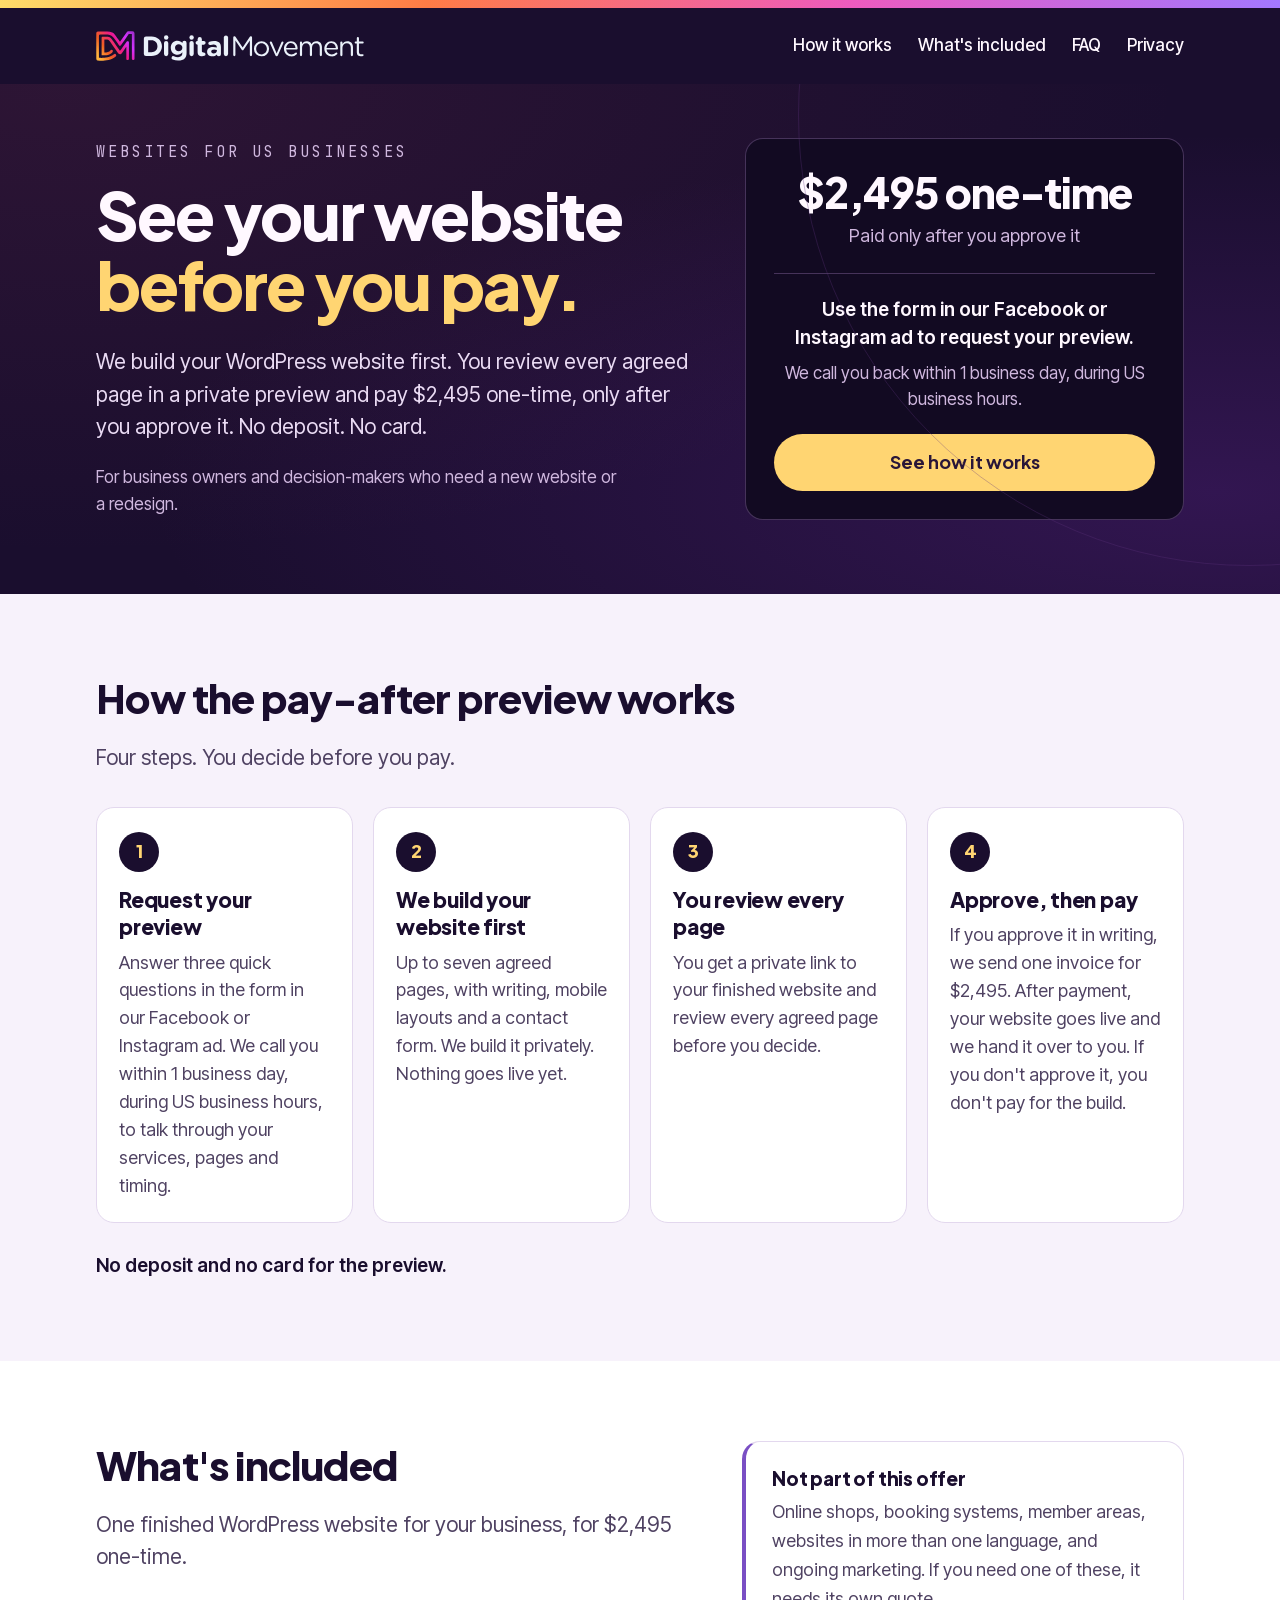
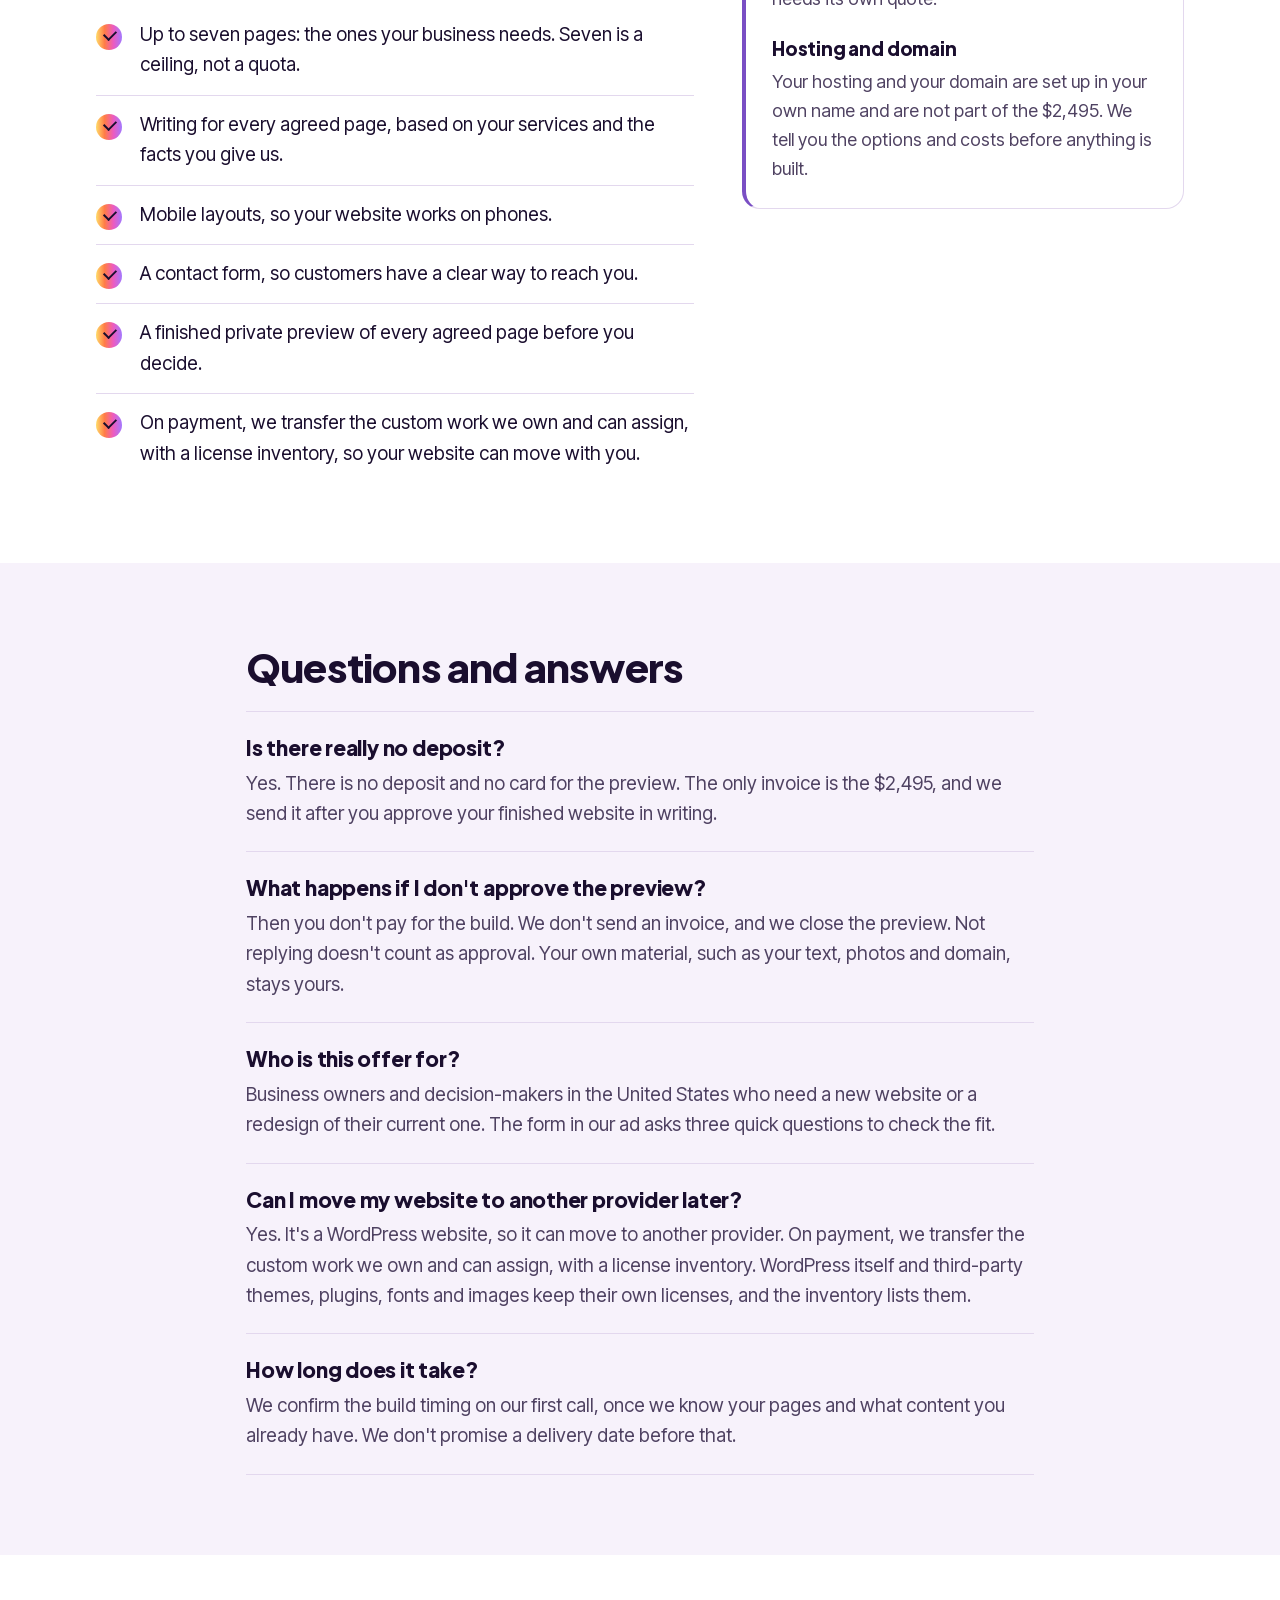
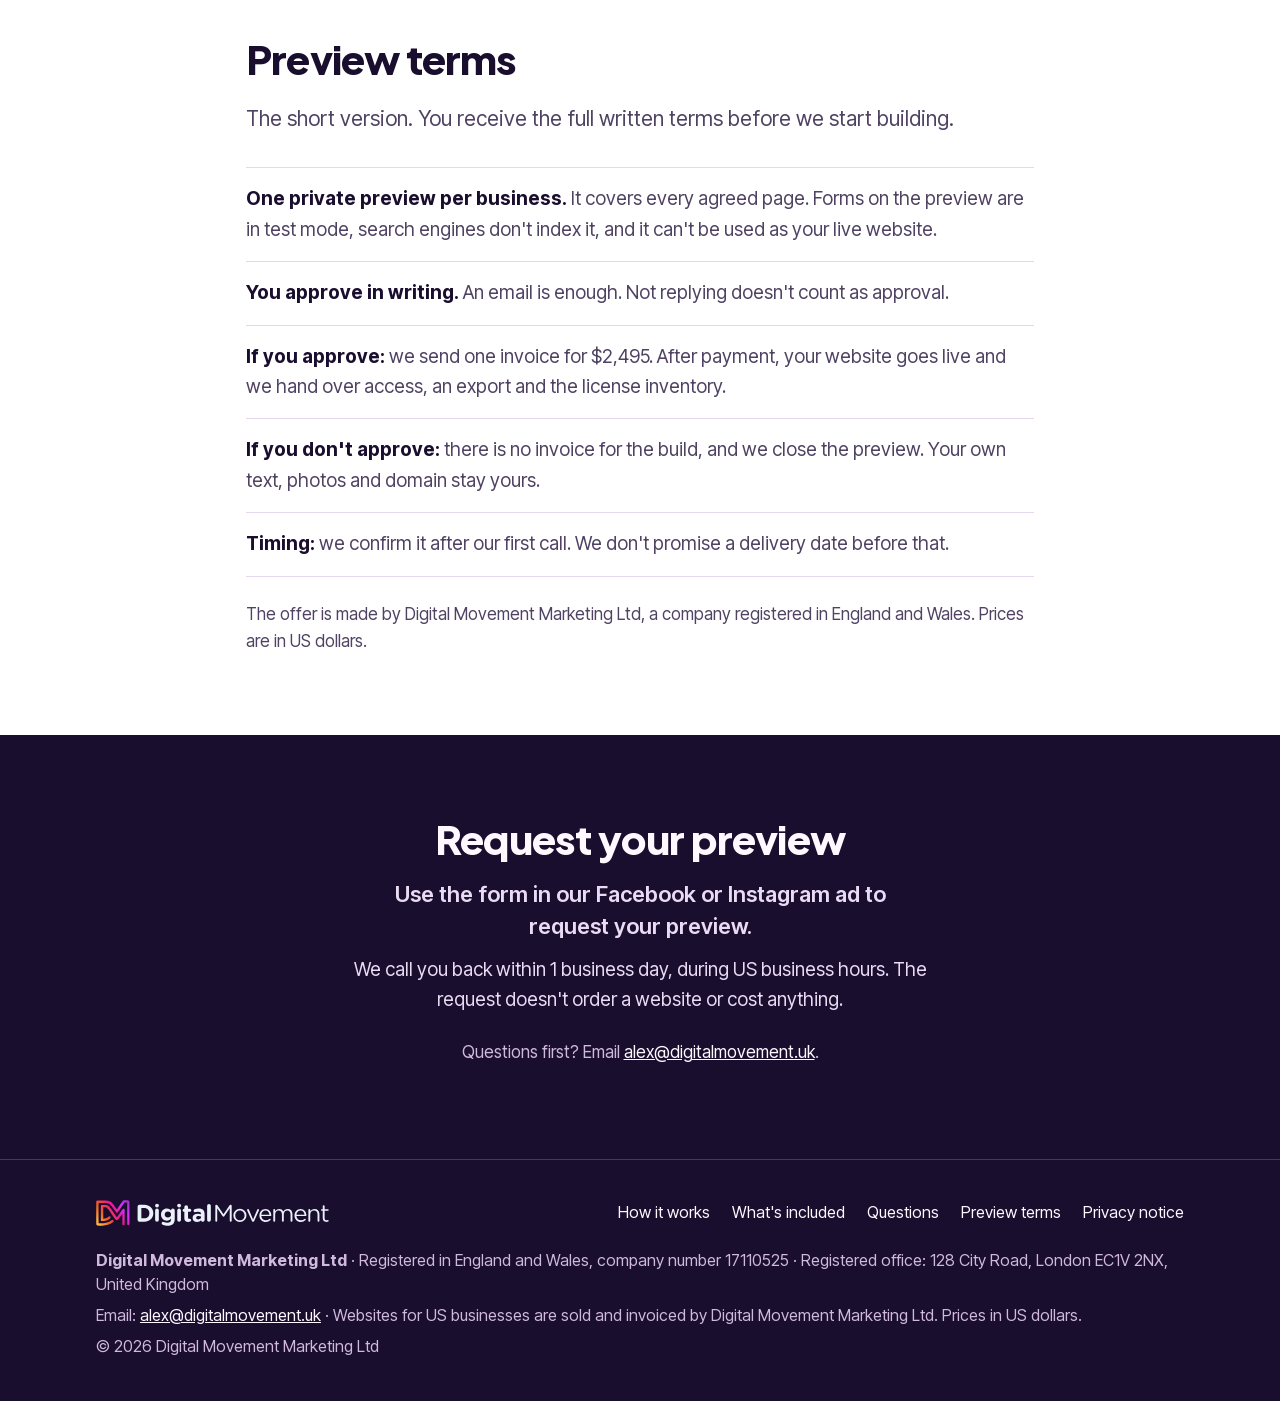
==== index.html @ 2a3be50a "US landing page v1.1: pay-after website offer and US privacy notice Static page for Digital Movement" ====
<!doctype html>
<!-- Digital Movement US · pay-after website landing page · v1.1 · 2026-10-19 · change log: landing-page/README.md -->
<html lang="en-US">
<head>
<meta charset="utf-8">
<meta name="viewport" content="width=device-width, initial-scale=1">
<title>See your website before you pay | Digital Movement US</title>
<meta name="description" content="We build your WordPress website first. Review every agreed page in a private preview, then pay $2,495 one-time, only after you approve it. No deposit. No card.">
<meta name="robots" content="noindex, follow">
<link rel="canonical" href="https://digitalmovementuk.github.io/us-websites/">
<meta name="theme-color" content="#1A0E2E">
<link rel="icon" href="assets/favicon.svg" type="image/svg+xml">
<link rel="icon" href="assets/favicon-192.png" type="image/png" sizes="192x192">
<link rel="apple-touch-icon" href="assets/favicon-192.png">
<meta property="og:type" content="website">
<meta property="og:site_name" content="Digital Movement US">
<meta property="og:locale" content="en_US">
<meta property="og:url" content="https://digitalmovementuk.github.io/us-websites/">
<meta property="og:title" content="See your website before you pay">
<meta property="og:description" content="We build your WordPress website first. You pay $2,495 one-time, only after you approve the private preview. No deposit. No card.">
<meta property="og:image" content="https://digitalmovementuk.github.io/us-websites/assets/og-us-websites-v1.1.jpg">
<meta property="og:image:secure_url" content="https://digitalmovementuk.github.io/us-websites/assets/og-us-websites-v1.1.jpg">
<meta property="og:image:type" content="image/jpeg">
<meta property="og:image:width" content="1200">
<meta property="og:image:height" content="630">
<meta property="og:image:alt" content="Digital Movement. See your website before you pay. $2,495 one-time, paid only after you approve it.">
<meta name="twitter:card" content="summary_large_image">
<meta name="twitter:title" content="See your website before you pay">
<meta name="twitter:description" content="We build your WordPress website first. You pay $2,495 one-time, only after you approve the private preview. No deposit. No card.">
<meta name="twitter:image" content="https://digitalmovementuk.github.io/us-websites/assets/og-us-websites-v1.1.jpg">
<meta name="twitter:image:alt" content="Digital Movement. See your website before you pay. $2,495 one-time, paid only after you approve it.">
<link rel="stylesheet" href="assets/style.css">
</head>
<body>
<a class="skip" href="#main">Skip to content</a>
<div class="topline" aria-hidden="true"></div>

<header class="dark">
  <div class="wrap header">
    <a class="brand" href="./" aria-label="Digital Movement home">
      <img src="assets/dm-logo-light.svg" alt="Digital Movement" width="268" height="30">
    </a>
    <nav class="nav" aria-label="Page">
      <a href="#how">How it works</a>
      <a href="#included">What's included</a>
      <a href="#faq">FAQ</a>
      <a href="privacy/">Privacy</a>
    </nav>
  </div>
</header>

<main id="main">
  <section class="dark hero" aria-labelledby="hero-title">
    <div class="wrap hero-inner">
      <div>
        <p class="eyebrow">Websites for US businesses</p>
        <h1 id="hero-title">See your website <em>before you pay.</em></h1>
        <p class="lead">We build your WordPress website first. You review every agreed page in a private preview and pay $2,495 one-time, only after you approve it. No deposit. No card.</p>
        <p class="hero-note">For business owners and decision-makers who need a new website or a redesign.</p>
      </div>
      <aside class="pricecard" aria-label="The offer">
        <p class="price">$2,495 <span class="nw">one-time</span></p>
        <p class="price-note">Paid only after you approve it</p>
        <p class="request">Use the form in our Facebook or Instagram ad to request your preview.</p>
        <p class="callback">We call you back within 1 business day, during US business hours.</p>
        <a class="btn" href="#how">See how it works</a>
      </aside>
    </div>
  </section>

  <section class="section section-alt" id="how" aria-labelledby="how-title">
    <div class="wrap">
      <h2 id="how-title">How the pay-after preview works</h2>
      <p class="intro">Four steps. You decide before you pay.</p>
      <ol class="steps">
        <li>
          <h3>Request your preview</h3>
          <p>Answer three quick questions in the form in our Facebook or Instagram ad. We call you within 1 business day, during US business hours, to talk through your services, pages and timing.</p>
        </li>
        <li>
          <h3>We build your website first</h3>
          <p>Up to seven agreed pages, with writing, mobile layouts and a contact form. We build it privately. Nothing goes live yet.</p>
        </li>
        <li>
          <h3>You review every page</h3>
          <p>You get a private link to your finished website and review every agreed page before you decide.</p>
        </li>
        <li>
          <h3>Approve, then pay</h3>
          <p>If you approve it in writing, we send one invoice for $2,495. After payment, your website goes live and we hand it over to you. If you don't approve it, you don't pay for the build.</p>
        </li>
      </ol>
      <p class="after-steps">No deposit and no card for the preview.</p>
    </div>
  </section>

  <section class="section" id="included" aria-labelledby="included-title">
    <div class="wrap included">
      <div>
        <h2 id="included-title">What's included</h2>
        <p class="intro">One finished WordPress website for your business, for $2,495 one-time.</p>
        <ul class="checks">
          <li>Up to seven pages: the ones your business needs. Seven is a ceiling, not a quota.</li>
          <li>Writing for every agreed page, based on your services and the facts you give us.</li>
          <li>Mobile layouts, so your website works on phones.</li>
          <li>A contact form, so customers have a clear way to reach you.</li>
          <li>A finished private preview of every agreed page before you decide.</li>
          <li>On payment, we transfer the custom work we own and can assign, with a license inventory, so your website can move with you.</li>
        </ul>
      </div>
      <div class="note">
        <h3>Not part of this offer</h3>
        <p>Online shops, booking systems, member areas, websites in more than one language, and ongoing marketing. If you need one of these, it needs its own quote.</p>
        <h3>Hosting and domain</h3>
        <p>Your hosting and your domain are set up in your own name and are not part of the $2,495. We tell you the options and costs before anything is built.</p>
      </div>
    </div>
  </section>

  <section class="section section-alt" id="faq" aria-labelledby="faq-title">
    <div class="wrap narrow">
      <h2 id="faq-title">Questions and answers</h2>
      <div class="faq">
        <div>
          <h3>Is there really no deposit?</h3>
          <p>Yes. There is no deposit and no card for the preview. The only invoice is the $2,495, and we send it after you approve your finished website in writing.</p>
        </div>
        <div>
          <h3>What happens if I don't approve the preview?</h3>
          <p>Then you don't pay for the build. We don't send an invoice, and we close the preview. Not replying doesn't count as approval. Your own material, such as your text, photos and domain, stays yours.</p>
        </div>
        <div>
          <h3>Who is this offer for?</h3>
          <p>Business owners and decision-makers in the United States who need a new website or a redesign of their current one. The form in our ad asks three quick questions to check the fit.</p>
        </div>
        <div>
          <h3>Can I move my website to another provider later?</h3>
          <p>Yes. It's a WordPress website, so it can move to another provider. On payment, we transfer the custom work we own and can assign, with a license inventory. WordPress itself and third-party themes, plugins, fonts and images keep their own licenses, and the inventory lists them.</p>
        </div>
        <div>
          <h3>How long does it take?</h3>
          <p>We confirm the build timing on our first call, once we know your pages and what content you already have. We don't promise a delivery date before that.</p>
        </div>
      </div>
    </div>
  </section>

  <section class="section" id="terms" aria-labelledby="terms-title">
    <div class="wrap narrow">
      <h2 id="terms-title">Preview terms</h2>
      <p class="intro">The short version. You receive the full written terms before we start building.</p>
      <ul class="terms">
        <li><strong>One private preview per business.</strong> It covers every agreed page. Forms on the preview are in test mode, search engines don't index it, and it can't be used as your live website.</li>
        <li><strong>You approve in writing.</strong> An email is enough. Not replying doesn't count as approval.</li>
        <li><strong>If you approve:</strong> we send one invoice for $2,495. After payment, your website goes live and we hand over access, an export and the license inventory.</li>
        <li><strong>If you don't approve:</strong> there is no invoice for the build, and we close the preview. Your own text, photos and domain stay yours.</li>
        <li><strong>Timing:</strong> we confirm it after our first call. We don't promise a delivery date before that.</li>
      </ul>
      <p class="terms-foot">The offer is made by Digital Movement Marketing Ltd, a company registered in England and Wales. Prices are in US dollars.</p>
    </div>
  </section>

  <section class="dark band" aria-labelledby="band-title">
    <div class="wrap">
      <h2 id="band-title">Request your preview</h2>
      <p class="request">Use the form in our Facebook or Instagram ad to request your preview.</p>
      <p>We call you back within 1 business day, during US business hours. The request doesn't order a website or cost anything.</p>
      <p class="small">Questions first? Email <a href="mailto:alex@digitalmovement.uk">alex@digitalmovement.uk</a>.</p>
    </div>
  </section>
</main>

<footer class="dark footer">
  <div class="wrap">
    <div class="footer-row">
      <a class="brand" href="./" aria-label="Digital Movement home">
        <img src="assets/dm-logo-light.svg" alt="Digital Movement" width="232" height="26">
      </a>
      <nav class="footer-links" aria-label="Footer">
        <a href="#how">How it works</a>
        <a href="#included">What's included</a>
        <a href="#faq">Questions</a>
        <a href="#terms">Preview terms</a>
        <a href="privacy/">Privacy notice</a>
      </nav>
    </div>
    <p><strong>Digital Movement Marketing Ltd</strong> · Registered in England and Wales, company number 17110525 · Registered office: 128 City Road, London EC1V 2NX, United Kingdom</p>
    <p>Email: <a href="mailto:alex@digitalmovement.uk">alex@digitalmovement.uk</a> · Websites for US businesses are sold and invoiced by Digital Movement Marketing Ltd. Prices in US dollars.</p>
    <p>© 2026 Digital Movement Marketing Ltd</p>
  </div>
</footer>
</body>
</html>
---- assets/style.css ----
/* Digital Movement US — pay-after website landing page · v1.1 · 2026-10-19
   Shared by index.html and privacy/index.html. Tokens follow the US creatives v1.1
   (dark purple, gradient accent, yellow CTA, DM logo). Self-hosted fonts, no third-party requests.
   v1.1: no body overflow masking (so QA sees real overflow), header nav hidden on mobile instead of a
   full-width header button, white cards instead of tinted boxes, steps 2x2 on mid widths. */

@font-face{font-family:"Jakarta";src:url("fonts/plus-jakarta-sans.woff2") format("woff2");font-weight:100 900;font-display:swap}
@font-face{font-family:"InterTight";src:url("fonts/inter-tight.woff2") format("woff2");font-weight:100 900;font-display:swap}
@font-face{font-family:"Mono";src:url("fonts/jetbrains-mono.woff2") format("woff2");font-weight:100 900;font-display:swap}

:root{
  --ink:#1A0E2E;          /* dark purple: background of dark bands, body text on light */
  --panel:#120A22;        /* price card */
  --line-dark:rgba(114,87,137,.55);
  --text-dark:#FFF8FF;    /* text on dark */
  --muted-dark:#D0B8DF;
  --soft-dark:#EADBF4;
  --paper:#FFFFFF;
  --paper-alt:#F7F2FB;    /* section background only, never a box */
  --line:#E3D8EE;
  --muted:#4F4262;
  --brand:#7A4FC4;        /* purple used for small accents on light */
  --accent:#FFD572;       /* yellow CTA */
  --accent-hover:#FFDC69;
  --on-accent:#291638;
  --grad:linear-gradient(90deg,#FFDC69,#FF7C46,#ED5BBF,#A378FF);
  --max:1120px;
  --gutter:16px;
  --radius:18px;
  --sans:"InterTight",-apple-system,BlinkMacSystemFont,"Segoe UI",Roboto,Helvetica,Arial,sans-serif;
  --head:"Jakarta",-apple-system,BlinkMacSystemFont,"Segoe UI",Roboto,Helvetica,Arial,sans-serif;
  --mono:"Mono",ui-monospace,SFMono-Regular,Menlo,Consolas,monospace;
}

*{box-sizing:border-box}
html{-webkit-text-size-adjust:100%;text-size-adjust:100%;scroll-behavior:smooth}
body{margin:0;background:var(--paper);color:var(--ink);font-family:var(--sans);font-size:19px;line-height:1.6;-webkit-font-smoothing:antialiased}
img,svg{display:block;max-width:100%}
a{color:inherit}
p{margin:0 0 1em}
h1,h2,h3{font-family:var(--head);font-weight:800;letter-spacing:-.02em;line-height:1.15;margin:0 0 .5em}
h1{font-size:clamp(40px,5.2vw,66px);letter-spacing:-.03em;line-height:1.06}
h2{font-size:clamp(30px,3.3vw,40px);line-height:1.2}
h3{font-size:21px;line-height:1.3;letter-spacing:-.01em}
ul{margin:0 0 1em;padding-left:1.25em}
li{margin-bottom:.4em}
strong{font-weight:700}
:focus-visible{outline:3px solid #A378FF;outline-offset:3px}
.skip{position:absolute;left:-9999px;top:0;background:var(--accent);color:var(--on-accent);padding:10px 16px;z-index:10;font-weight:700}
.skip:focus{left:16px;top:16px}

/* gradient line at the top of the page (creatives) */
.topline{height:8px;background:var(--grad)}

/* layout */
.wrap{max-width:var(--max);margin:0 auto;padding:0 var(--gutter)}
.narrow{max-width:820px}
.section{padding:80px 0}
.section-alt{background:var(--paper-alt)}
.eyebrow{font-family:var(--mono);font-size:15px;letter-spacing:.2em;text-transform:uppercase;color:var(--muted-dark);margin:0 0 16px}
.intro{font-size:21px;line-height:1.55;color:var(--muted);max-width:60ch;margin:0 0 32px}
.dark{background:var(--ink);color:var(--text-dark)}

/* header */
.header{display:flex;align-items:center;justify-content:space-between;gap:16px;min-height:76px;padding:12px var(--gutter)}
.brand{display:inline-flex;align-items:center;text-decoration:none;flex:0 0 auto}
.brand img{height:30px;width:auto}
.nav{display:flex;align-items:center;gap:26px}
.nav a{color:var(--text-dark);text-decoration:none;font-weight:500;font-size:17px}
.nav a:hover{text-decoration:underline}

/* buttons */
.btn{display:inline-flex;align-items:center;justify-content:center;gap:10px;min-height:56px;padding:14px 28px;border-radius:999px;background:var(--accent);color:var(--on-accent);font-family:var(--head);font-weight:700;font-size:18px;text-decoration:none;border:0;cursor:pointer;transition:background .15s ease,transform .15s ease}
.btn:hover{background:var(--accent-hover)}
.btn:active{transform:translateY(1px)}

/* hero: about two thirds of the first viewport on desktop */
.hero{position:relative;overflow:hidden}
.hero::before{content:"";position:absolute;inset:0;background:radial-gradient(ellipse at 5% 0%,rgba(139,53,85,.17),transparent 65%),radial-gradient(ellipse at 95% 80%,rgba(101,38,155,.32),transparent 62%);pointer-events:none}
.hero::after{content:"";position:absolute;width:900px;height:900px;border:1px solid rgba(94,51,124,.32);border-radius:50%;right:-420px;top:-420px;pointer-events:none}
.hero-inner{position:relative;display:grid;grid-template-columns:minmax(0,1.15fr) minmax(340px,.85fr);gap:56px;align-items:center;min-height:calc(66svh - 84px);padding:36px var(--gutter) 56px}
.hero h1{margin-bottom:.4em}
.hero h1 em{font-style:normal;color:var(--accent)}
.hero .lead{font-size:21px;line-height:1.55;color:var(--soft-dark);max-width:56ch;margin:0}
.hero-note{margin:20px 0 0;font-size:17px;color:var(--muted-dark);max-width:52ch}

.pricecard{background:var(--panel);border:1px solid var(--line-dark);border-radius:var(--radius);padding:30px 28px 28px;text-align:center}
.pricecard .price{font-family:var(--head);font-weight:800;font-size:42px;letter-spacing:-.03em;line-height:1.08;margin:0}
.nw{white-space:nowrap}
.pricecard .price-note{color:var(--muted-dark);margin:8px 0 0;font-size:18px}
.pricecard .request{margin:22px 0 0;padding-top:22px;border-top:1px solid var(--line-dark);font-size:19px;line-height:1.45;font-weight:600;color:var(--text-dark)}
.pricecard .callback{margin:10px 0 22px;font-size:17px;line-height:1.5;color:var(--muted-dark)}
.pricecard .btn{width:100%}

/* steps */
.steps{list-style:none;counter-reset:step;padding:0;margin:0;display:grid;grid-template-columns:repeat(4,minmax(0,1fr));gap:20px}
.steps li{counter-increment:step;background:var(--paper);border:1px solid var(--line);border-radius:var(--radius);padding:24px 22px 22px;margin:0}
.steps li::before{content:counter(step);display:inline-flex;align-items:center;justify-content:center;width:40px;height:40px;border-radius:50%;background:var(--ink);color:var(--accent);font-family:var(--head);font-weight:800;font-size:18px;margin-bottom:14px}
.steps h3{margin-bottom:.4em}
.steps p{margin:0;color:var(--muted);font-size:18px;line-height:1.55}
.after-steps{margin:28px 0 0;font-size:19px;font-weight:600}

/* included */
.included{display:grid;grid-template-columns:minmax(0,1.15fr) minmax(0,.85fr);gap:48px;align-items:start}
.checks{list-style:none;padding:0;margin:0}
.checks li{position:relative;padding:14px 0 14px 44px;border-bottom:1px solid var(--line);margin:0}
.checks li:last-child{border-bottom:0}
.checks li::before{content:"";position:absolute;left:0;top:18px;width:26px;height:26px;border-radius:50%;background:var(--grad)}
.checks li::after{content:"";position:absolute;left:8px;top:24px;width:10px;height:6px;border-left:2.5px solid var(--ink);border-bottom:2.5px solid var(--ink);transform:rotate(-45deg)}
.note{background:var(--paper);border:1px solid var(--line);border-left:4px solid var(--brand);border-radius:var(--radius);padding:24px 26px;font-size:18px;color:var(--muted)}
.note h3{color:var(--ink);font-size:19px;margin-bottom:.4em}
.note p:last-child{margin-bottom:0}
.note h3:not(:first-child){margin-top:1.2em}

/* faq: one column, so the fifth entry never sits alone in a half-empty row */
.faq{display:grid;grid-template-columns:minmax(0,1fr);gap:0}
.faq > div{padding:22px 0;border-bottom:1px solid var(--line)}
.faq > div:first-child{border-top:1px solid var(--line)}
.faq h3{margin-bottom:.35em}
.faq p{color:var(--muted);margin:0;line-height:1.6}

/* terms */
.terms{list-style:none;padding:0;margin:0}
.terms li{padding:16px 0;border-bottom:1px solid var(--line);margin:0;color:var(--muted)}
.terms li:first-child{border-top:1px solid var(--line)}
.terms strong{color:var(--ink)}
.terms-foot{margin:24px 0 0;color:var(--muted);font-size:17px}

/* closing band */
.band{text-align:center;padding:80px 0}
.band h2{margin-bottom:.4em}
.band .request{font-size:22px;line-height:1.45;font-weight:600;max-width:40ch;margin:0 auto 12px}
.band p{color:var(--soft-dark);max-width:56ch;margin:0 auto 12px}
.band .small{font-size:17px;color:var(--muted-dark);margin-top:24px}
.band a{color:var(--text-dark)}

/* footer */
.footer{border-top:1px solid var(--line-dark);padding:40px 0 36px;font-size:16px;color:var(--muted-dark)}
.footer-row{display:flex;flex-wrap:wrap;align-items:center;justify-content:space-between;gap:18px 32px;margin-bottom:22px}
.footer .brand img{height:26px}
.footer-links{display:flex;flex-wrap:wrap;gap:8px 22px}
.footer-links a{color:var(--text-dark);text-decoration:none}
.footer-links a:hover{text-decoration:underline}
.footer p{margin:0 0 6px;line-height:1.55}
.footer a{color:var(--text-dark)}

/* document pages (privacy) */
.doc{padding:56px var(--gutter) 80px}
.doc h1{font-size:clamp(34px,4.4vw,48px);margin-bottom:.3em}
.doc .meta{color:var(--muted);margin-bottom:34px;font-size:18px}
.doc h2{font-size:27px;margin:1.8em 0 .5em}
.doc h3{font-size:21px;margin:1.4em 0 .4em}
.doc p,.doc li{max-width:70ch}
.doc .eyebrow{color:#6A4E86}
.doc table{border-collapse:collapse;width:100%;max-width:78ch;margin:0 0 1.2em;font-size:18px}
.doc th,.doc td{text-align:left;vertical-align:top;padding:10px 12px;border-bottom:1px solid var(--line)}
.doc th{font-family:var(--head);font-weight:700;border-bottom:2px solid var(--ink)}
.doc .summary{background:var(--paper);border:1px solid var(--line);border-left:4px solid var(--brand);border-radius:var(--radius);padding:22px 24px;margin:0 0 8px;max-width:70ch}
.doc .summary p:last-child{margin-bottom:0}
.doc .back{display:inline-block;margin-top:36px}

/* mid widths: steps 2x2, hero still two columns down to 900 */
@media (max-width:1100px){
  .steps{grid-template-columns:repeat(2,minmax(0,1fr))}
}
@media (max-width:900px){
  .hero-inner{grid-template-columns:minmax(0,1fr);gap:28px;min-height:0;padding:28px var(--gutter) 48px}
  .included{grid-template-columns:minmax(0,1fr)}
  .section,.band{padding:60px 0}
}
@media (prefers-reduced-motion:reduce){html{scroll-behavior:auto}.btn{transition:none}}
/* mobile: one column, nothing side by side, full-width buttons (kept last) */
@media (max-width:760px){
  body{font-size:18px}
  h1{font-size:clamp(36px,10.4vw,46px)}
  h2{font-size:clamp(28px,7.6vw,34px)}
  .hero .lead,.intro{font-size:19px}
  .header{min-height:64px}
  .brand img{height:26px}
  .nav{display:none}
  .steps{grid-template-columns:minmax(0,1fr)}
  .steps li{padding:22px 20px 20px}
  .pricecard{padding:26px 20px 22px}
  .pricecard .price{font-size:36px}
  .hero::after{display:none}
  .band .request{font-size:20px}
  .footer-row{flex-direction:column;align-items:flex-start}
  .footer-links{flex-direction:column;gap:10px}
  .doc table,.doc thead,.doc tbody,.doc th,.doc td,.doc tr{display:block}
  .doc thead{display:none}
  .doc td{border-bottom:0;padding:4px 0}
  .doc tr{border-bottom:1px solid var(--line);padding:10px 0}
  .doc td::before{content:attr(data-label);display:block;font-family:var(--head);font-weight:700;font-size:15px;color:var(--muted)}
}
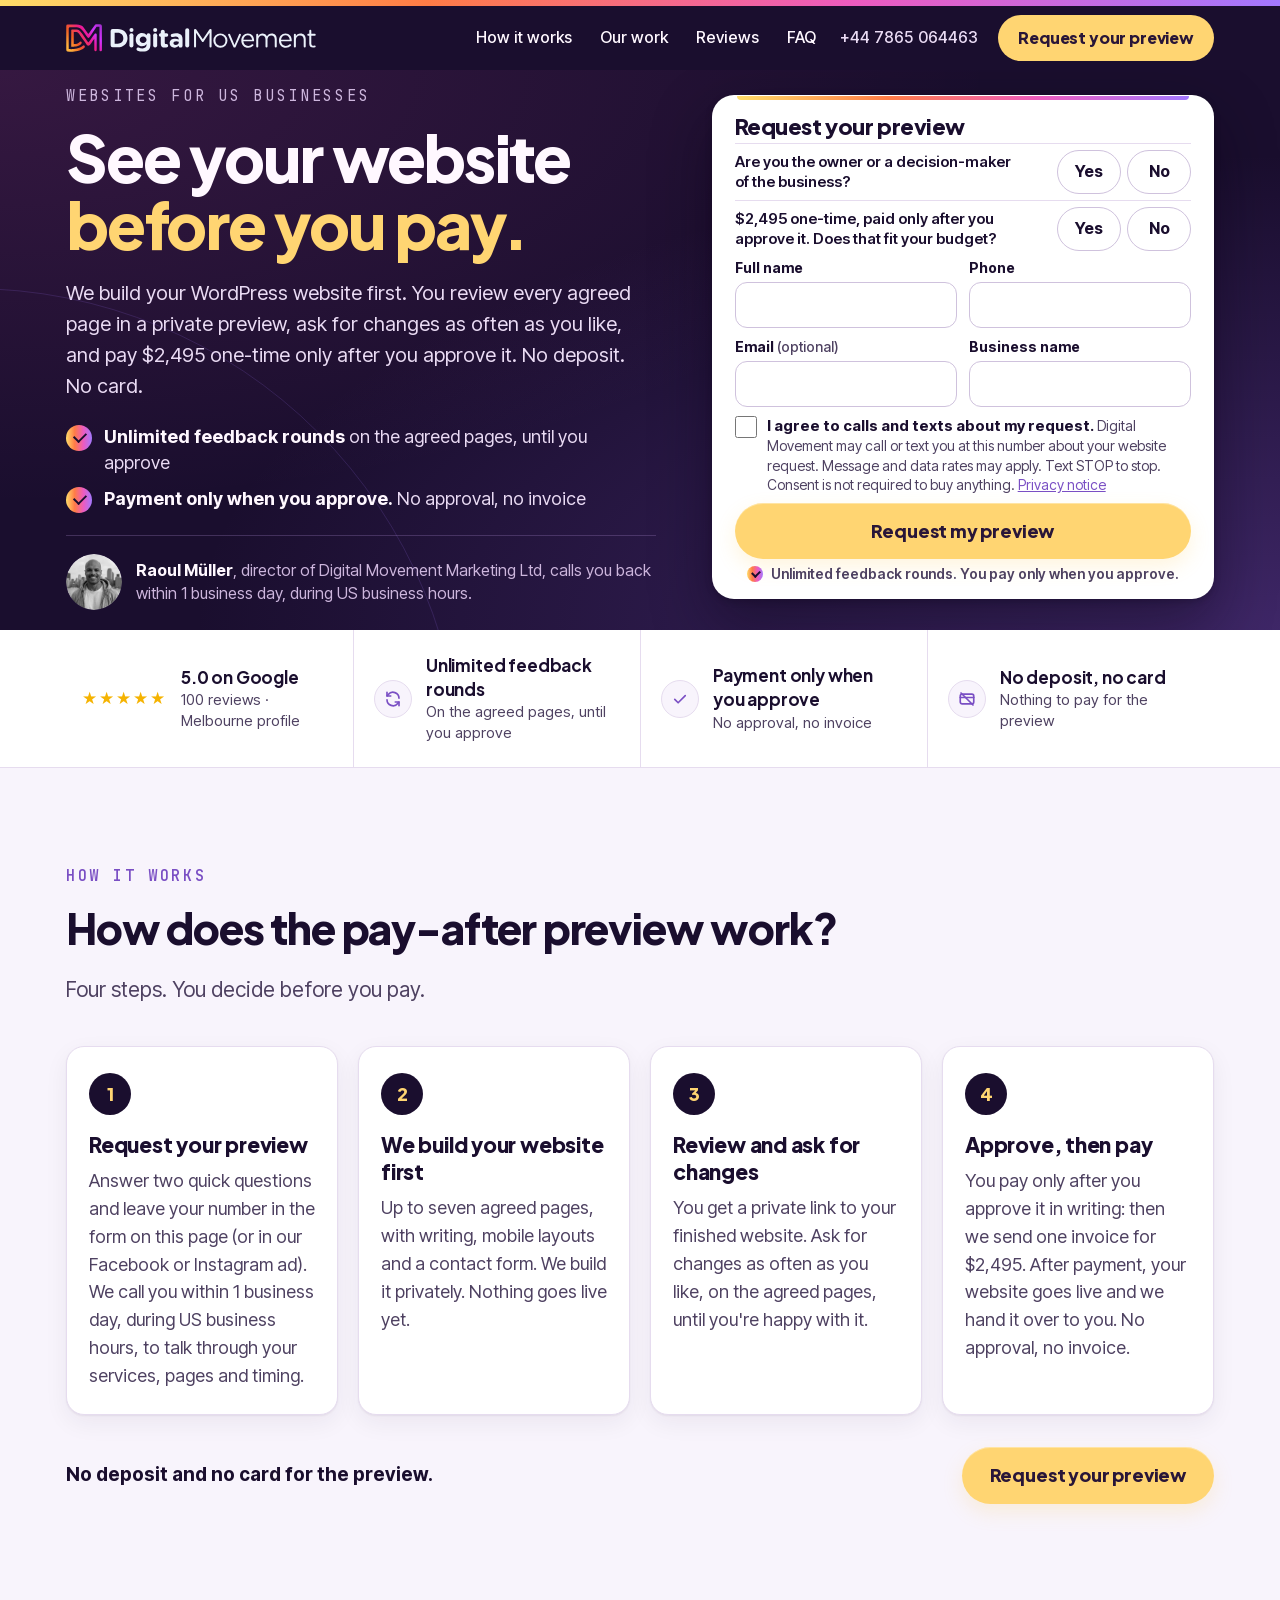
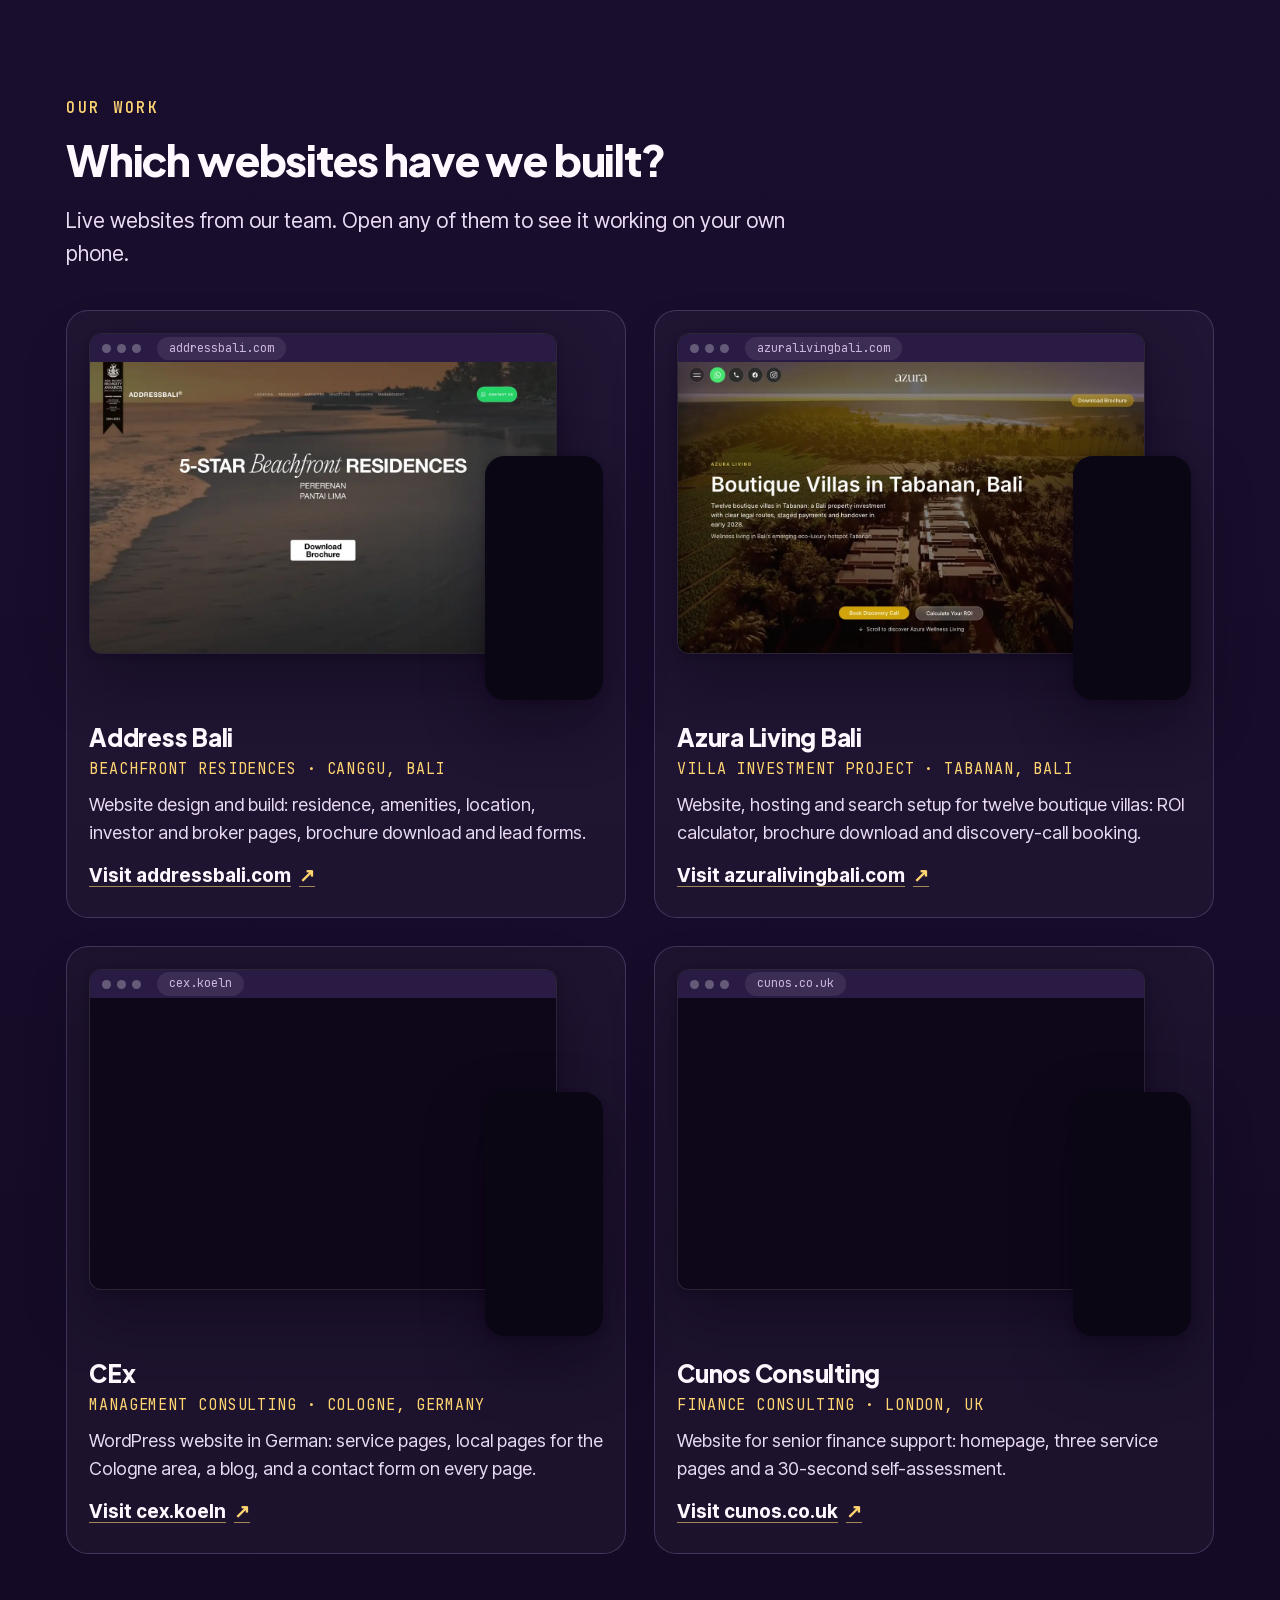
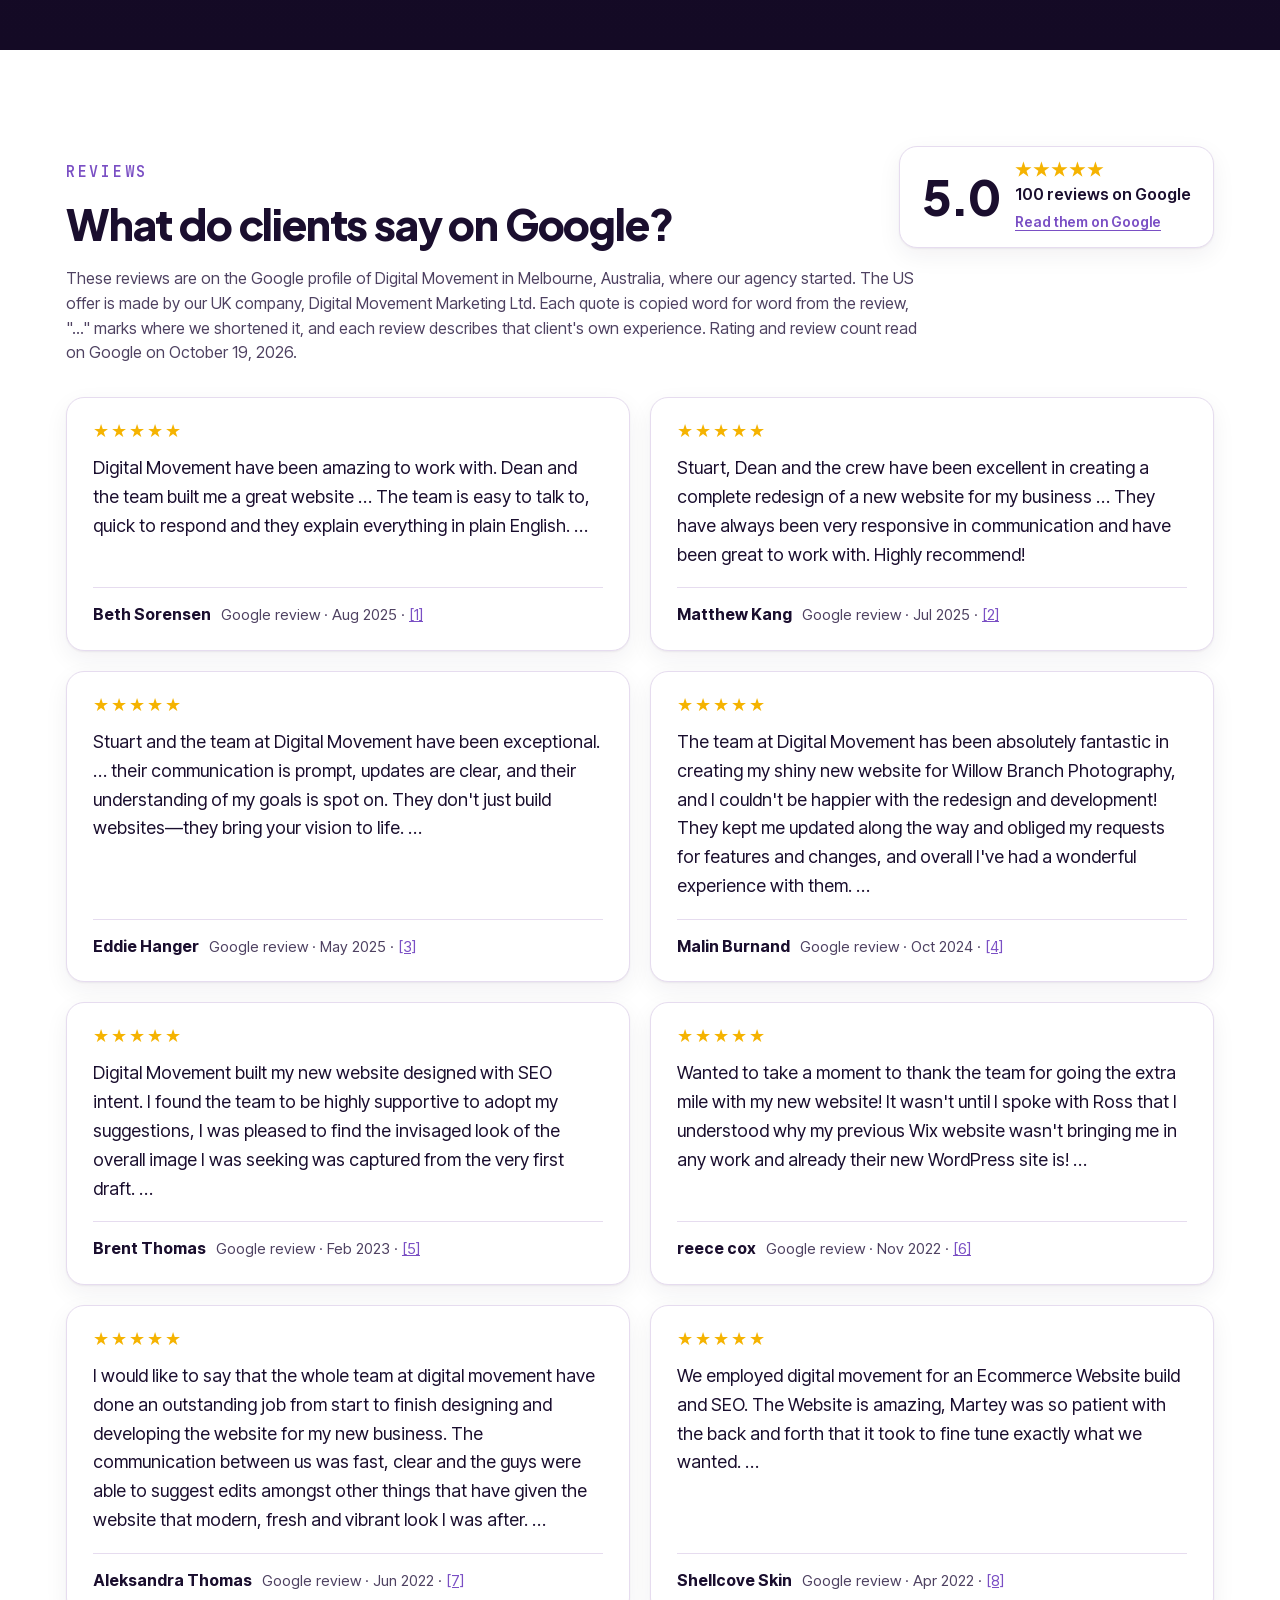
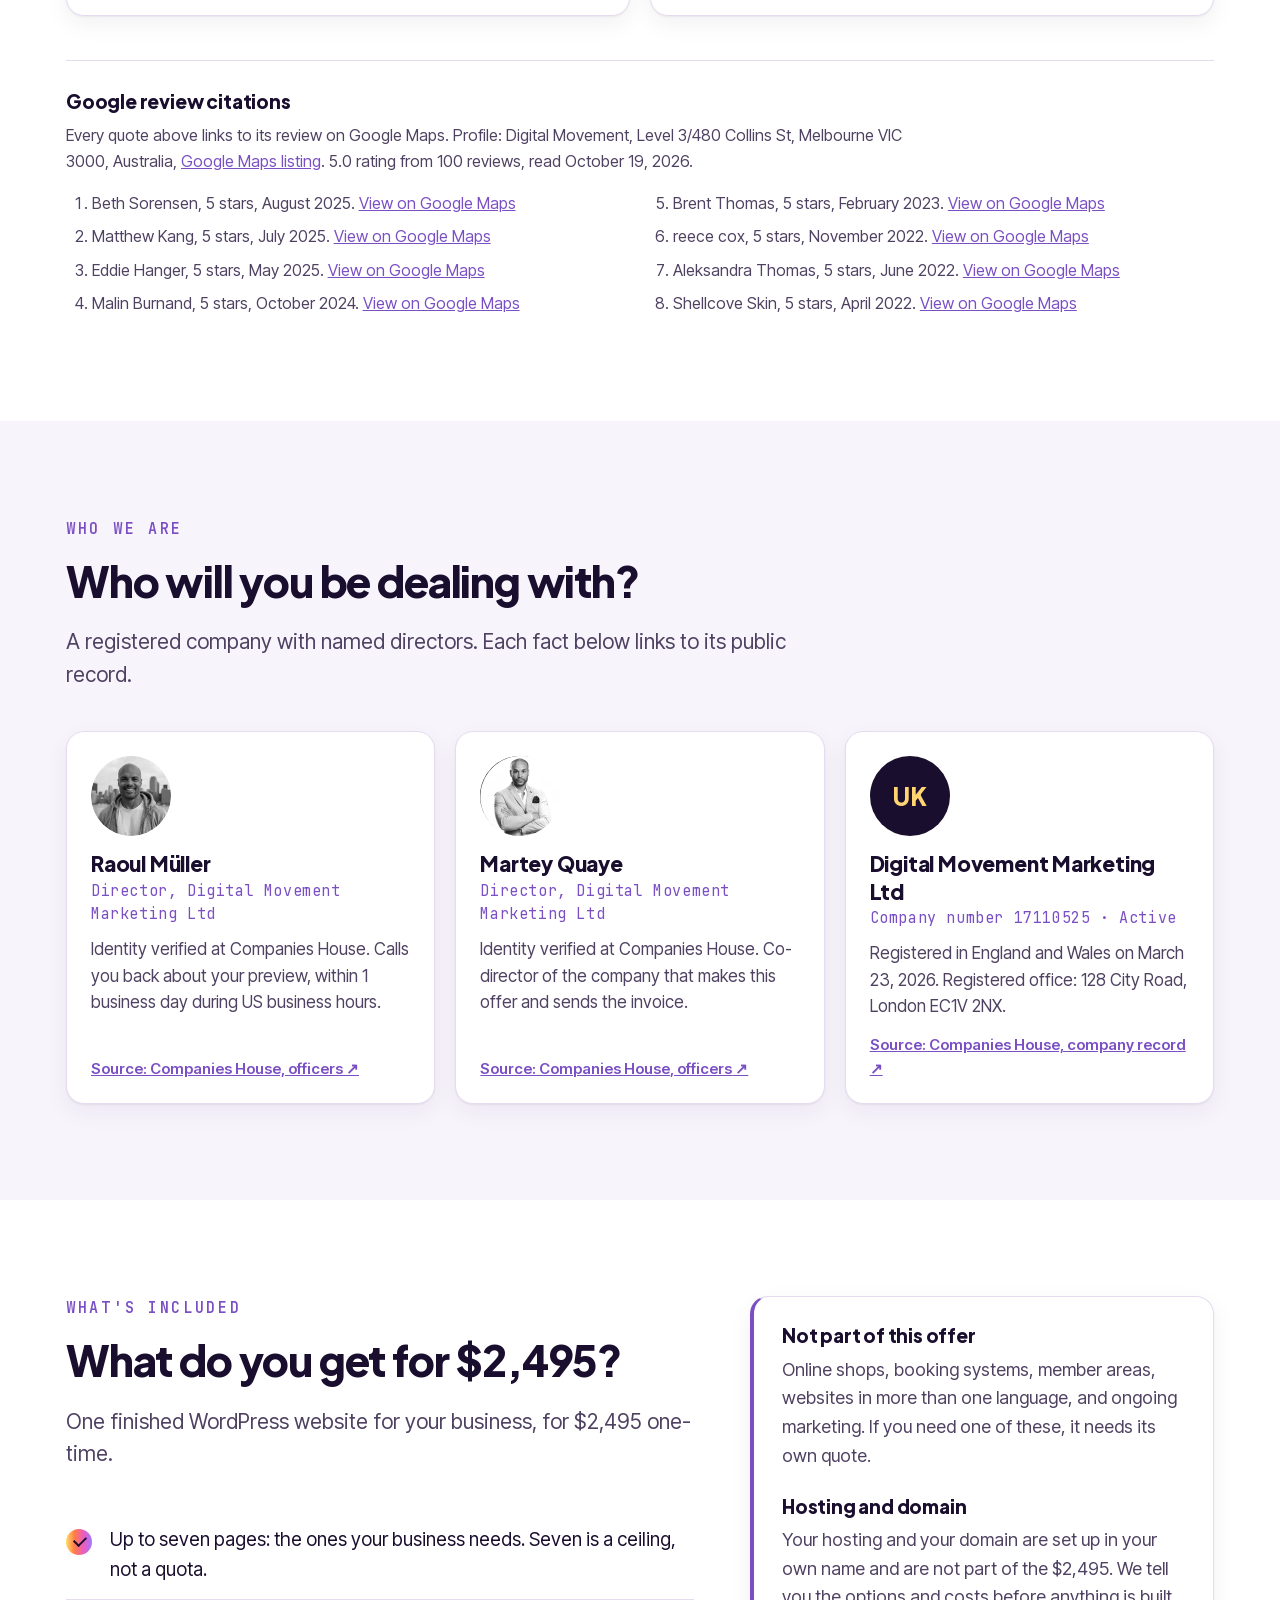
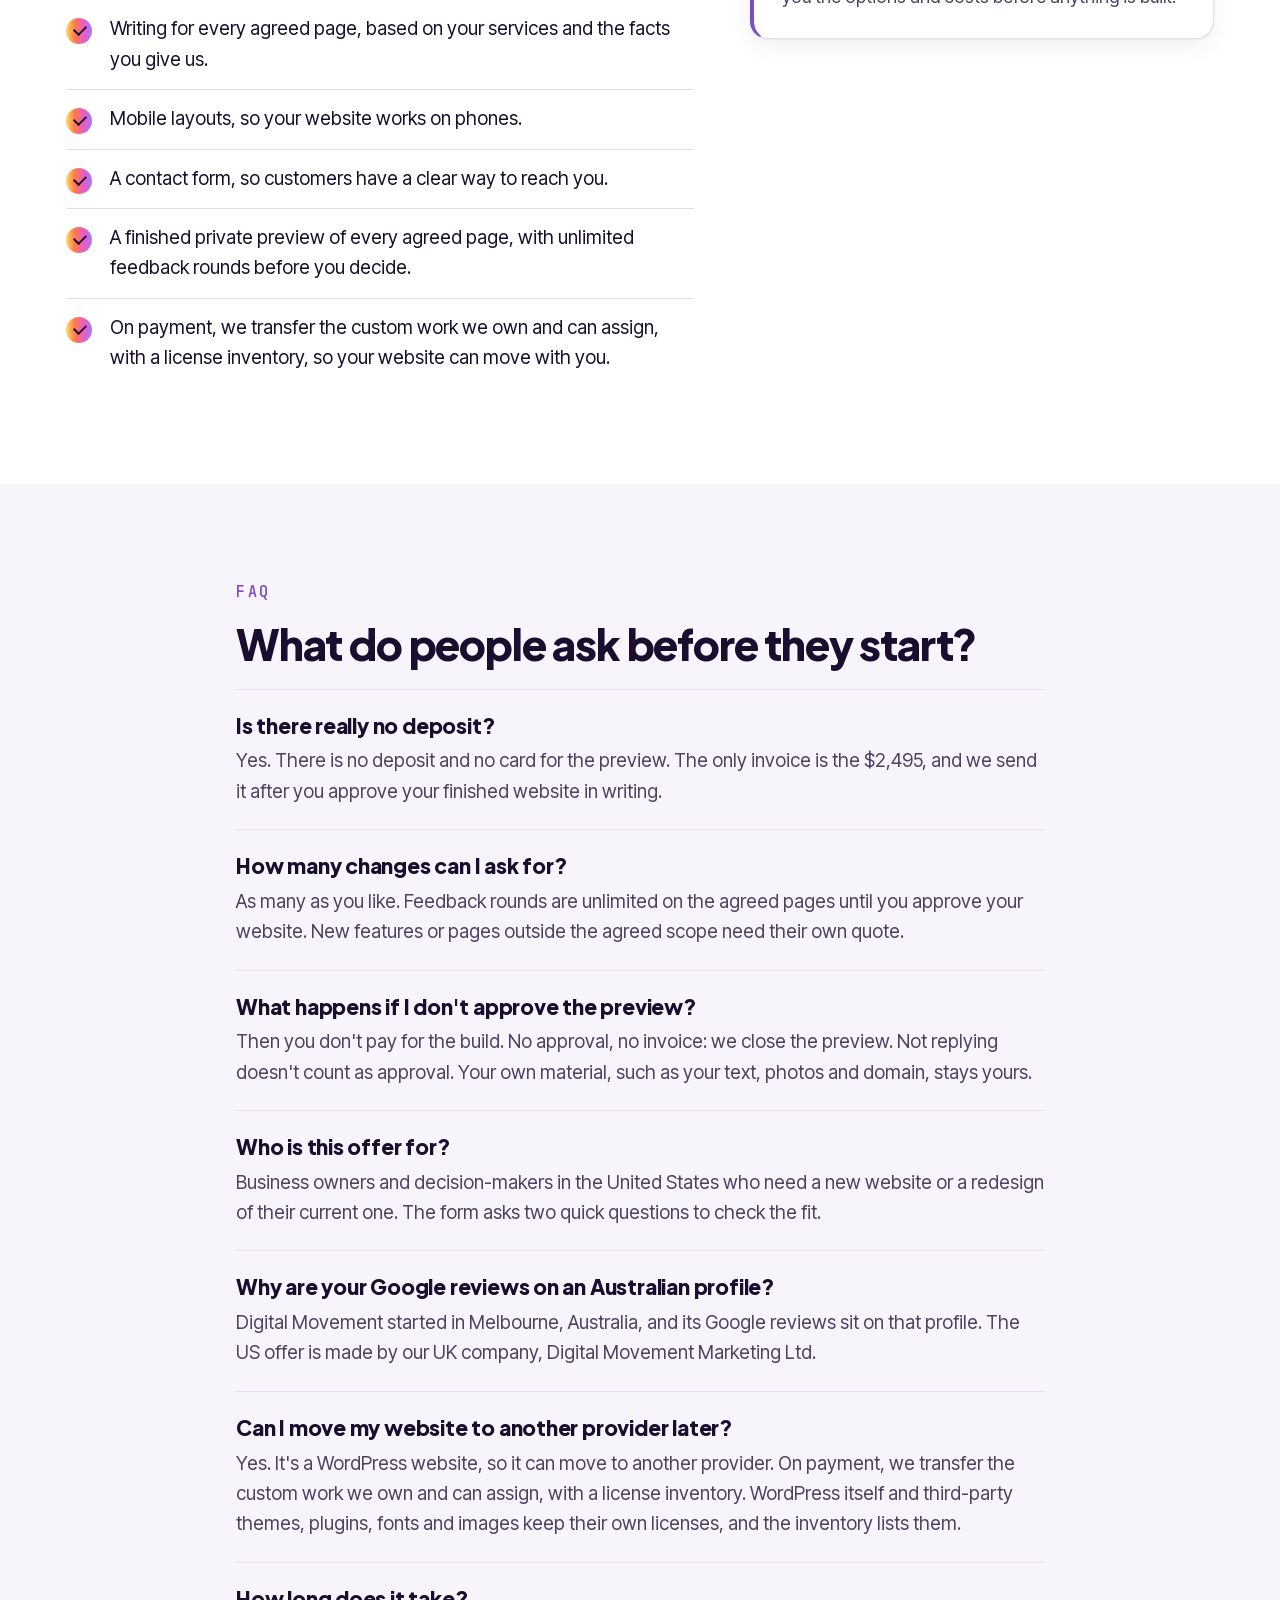
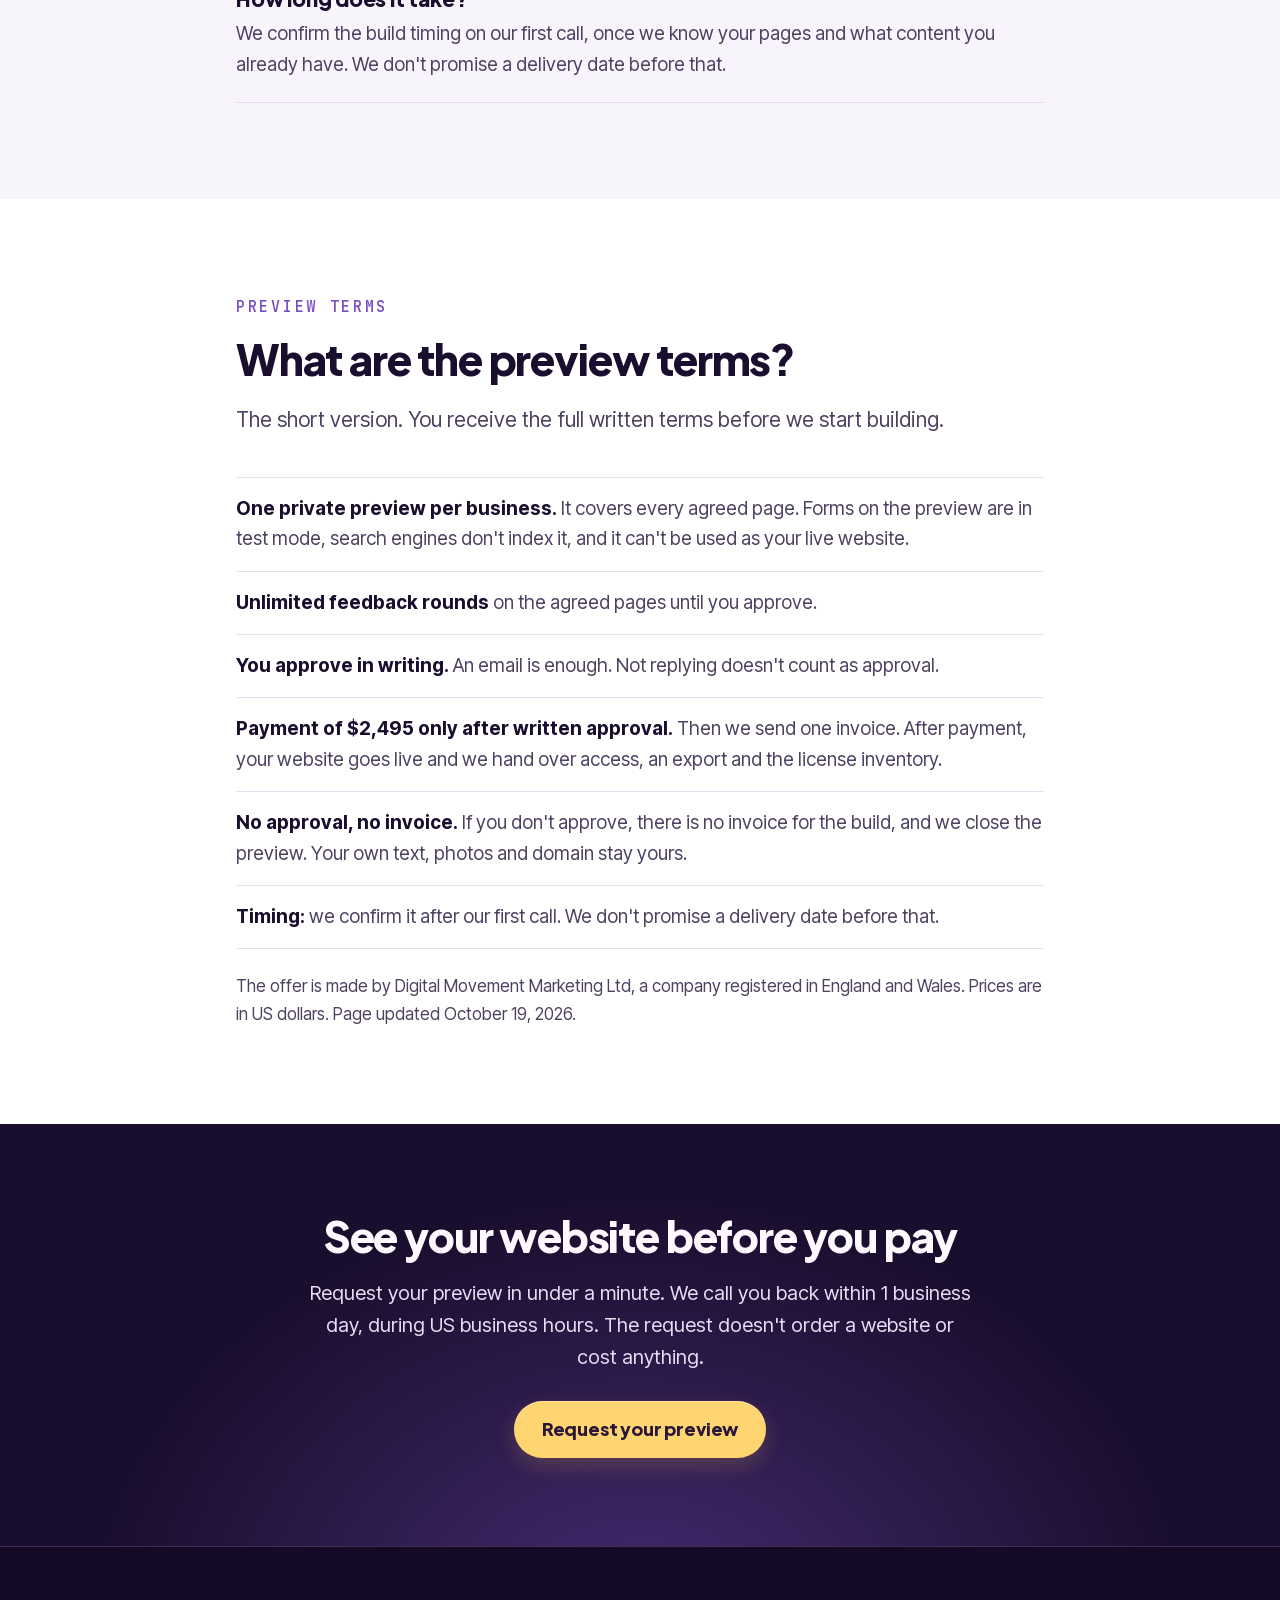
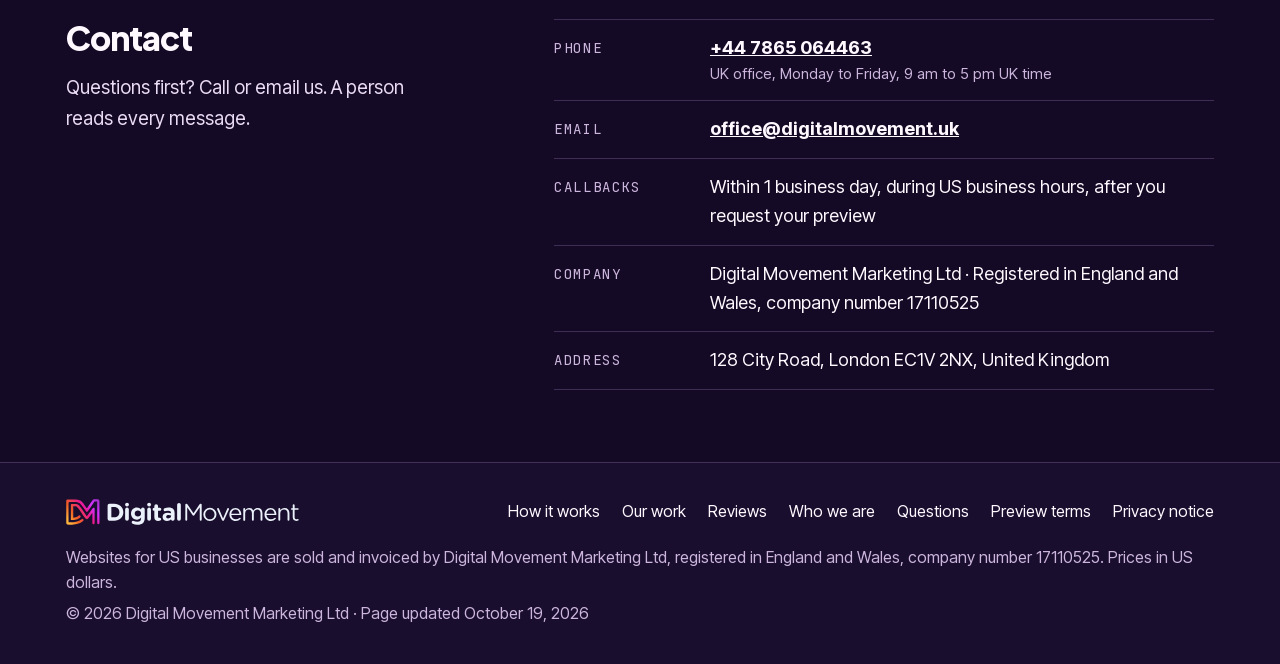
==== commit 595b040d: "US landing page v1.2: promote to the root, remove v1-2-preview Raoul's Go, 19 Oct. v1.2 replaces v1." ====
--- a/index.html
+++ b/index.html
@@ -1,25 +1,27 @@
 <!doctype html>
-<!-- Digital Movement US · pay-after website landing page · v1.1 · 2026-10-19 · change log: landing-page/README.md -->
+<!-- Digital Movement US · pay-after website landing page · v1.2 · 2026-10-19 · change log: landing-page/README.md -->
 <html lang="en-US">
 <head>
 <meta charset="utf-8">
 <meta name="viewport" content="width=device-width, initial-scale=1">
 <title>See your website before you pay | Digital Movement US</title>
-<meta name="description" content="We build your WordPress website first. Review every agreed page in a private preview, then pay $2,495 one-time, only after you approve it. No deposit. No card.">
+<meta name="description" content="We build your WordPress website first. Unlimited feedback rounds on the agreed pages, and you pay $2,495 one-time only after you approve it. No deposit. No card.">
 <meta name="robots" content="noindex, follow">
-<link rel="canonical" href="https://digitalmovementuk.github.io/us-websites/">
+<link rel="canonical" href="https://us.digitalmovement.uk/">
 <meta name="theme-color" content="#1A0E2E">
 <link rel="icon" href="assets/favicon.svg" type="image/svg+xml">
 <link rel="icon" href="assets/favicon-192.png" type="image/png" sizes="192x192">
 <link rel="apple-touch-icon" href="assets/favicon-192.png">
+<link rel="preload" href="assets/fonts/plus-jakarta-sans.woff2" as="font" type="font/woff2" crossorigin>
+<link rel="preload" href="assets/fonts/inter-tight.woff2" as="font" type="font/woff2" crossorigin>
 <meta property="og:type" content="website">
 <meta property="og:site_name" content="Digital Movement US">
 <meta property="og:locale" content="en_US">
-<meta property="og:url" content="https://digitalmovementuk.github.io/us-websites/">
+<meta property="og:url" content="https://us.digitalmovement.uk/">
 <meta property="og:title" content="See your website before you pay">
 <meta property="og:description" content="We build your WordPress website first. You pay $2,495 one-time, only after you approve the private preview. No deposit. No card.">
-<meta property="og:image" content="https://digitalmovementuk.github.io/us-websites/assets/og-us-websites-v1.1.jpg">
-<meta property="og:image:secure_url" content="https://digitalmovementuk.github.io/us-websites/assets/og-us-websites-v1.1.jpg">
+<meta property="og:image" content="https://us.digitalmovement.uk/assets/og-us-websites-v1.1.jpg">
+<meta property="og:image:secure_url" content="https://us.digitalmovement.uk/assets/og-us-websites-v1.1.jpg">
 <meta property="og:image:type" content="image/jpeg">
 <meta property="og:image:width" content="1200">
 <meta property="og:image:height" content="630">
@@ -27,84 +29,353 @@
 <meta name="twitter:card" content="summary_large_image">
 <meta name="twitter:title" content="See your website before you pay">
 <meta name="twitter:description" content="We build your WordPress website first. You pay $2,495 one-time, only after you approve the private preview. No deposit. No card.">
-<meta name="twitter:image" content="https://digitalmovementuk.github.io/us-websites/assets/og-us-websites-v1.1.jpg">
+<meta name="twitter:image" content="https://us.digitalmovement.uk/assets/og-us-websites-v1.1.jpg">
 <meta name="twitter:image:alt" content="Digital Movement. See your website before you pay. $2,495 one-time, paid only after you approve it.">
-<link rel="stylesheet" href="assets/style.css">
+<link rel="stylesheet" href="assets/style-v1.2.css">
+<script type="application/ld+json">
+{"@context":"https://schema.org","@graph":[
+{"@type":"Organization","@id":"https://us.digitalmovement.uk/#org","name":"Digital Movement","legalName":"Digital Movement Marketing Ltd","url":"https://us.digitalmovement.uk/","logo":"https://us.digitalmovement.uk/assets/favicon-512.png","email":"office@digitalmovement.uk","telephone":"+44 7865 064463","identifier":{"@type":"PropertyValue","propertyID":"Companies House company number","value":"17110525"},"address":{"@type":"PostalAddress","streetAddress":"128 City Road","addressLocality":"London","postalCode":"EC1V 2NX","addressCountry":"GB"}},
+{"@type":"FAQPage","mainEntity":[
+{"@type":"Question","name":"Is there really no deposit?","acceptedAnswer":{"@type":"Answer","text":"Yes. There is no deposit and no card for the preview. The only invoice is the $2,495, and we send it after you approve your finished website in writing."}},
+{"@type":"Question","name":"How many changes can I ask for?","acceptedAnswer":{"@type":"Answer","text":"As many as you like. Feedback rounds are unlimited on the agreed pages until you approve your website. New features or pages outside the agreed scope need their own quote."}},
+{"@type":"Question","name":"What happens if I don't approve the preview?","acceptedAnswer":{"@type":"Answer","text":"Then you don't pay for the build. No approval, no invoice: we close the preview. Not replying doesn't count as approval. Your own material, such as your text, photos and domain, stays yours."}},
+{"@type":"Question","name":"Who is this offer for?","acceptedAnswer":{"@type":"Answer","text":"Business owners and decision-makers in the United States who need a new website or a redesign of their current one. The form asks two quick questions to check the fit."}},
+{"@type":"Question","name":"Why are your Google reviews on an Australian profile?","acceptedAnswer":{"@type":"Answer","text":"Digital Movement started in Melbourne, Australia, and its Google reviews sit on that profile. The US offer is made by our UK company, Digital Movement Marketing Ltd."}},
+{"@type":"Question","name":"Can I move my website to another provider later?","acceptedAnswer":{"@type":"Answer","text":"Yes. It's a WordPress website, so it can move to another provider. On payment, we transfer the custom work we own and can assign, with a license inventory. WordPress itself and third-party themes, plugins, fonts and images keep their own licenses, and the inventory lists them."}},
+{"@type":"Question","name":"How long does it take?","acceptedAnswer":{"@type":"Answer","text":"We confirm the build timing on our first call, once we know your pages and what content you already have. We don't promise a delivery date before that."}}
+]}
+]}
+</script>
 </head>
 <body>
 <a class="skip" href="#main">Skip to content</a>
 <div class="topline" aria-hidden="true"></div>
 
-<header class="dark">
+<header class="site-header dark">
   <div class="wrap header">
     <a class="brand" href="./" aria-label="Digital Movement home">
       <img src="assets/dm-logo-light.svg" alt="Digital Movement" width="268" height="30">
     </a>
     <nav class="nav" aria-label="Page">
       <a href="#how">How it works</a>
-      <a href="#included">What's included</a>
+      <a href="#work">Our work</a>
+      <a href="#reviews">Reviews</a>
       <a href="#faq">FAQ</a>
-      <a href="privacy/">Privacy</a>
     </nav>
+    <div class="header-cta">
+      <a class="header-phone" href="tel:+447865064463">+44 7865 064463</a>
+      <a class="btn btn-sm" href="#request">Request your preview</a>
+    </div>
   </div>
 </header>
 
 <main id="main">
   <section class="dark hero" aria-labelledby="hero-title">
     <div class="wrap hero-inner">
-      <div>
+      <div class="hero-copy">
         <p class="eyebrow">Websites for US businesses</p>
         <h1 id="hero-title">See your website <em>before you pay.</em></h1>
-        <p class="lead">We build your WordPress website first. You review every agreed page in a private preview and pay $2,495 one-time, only after you approve it. No deposit. No card.</p>
-        <p class="hero-note">For business owners and decision-makers who need a new website or a redesign.</p>
-      </div>
-      <aside class="pricecard" aria-label="The offer">
-        <p class="price">$2,495 <span class="nw">one-time</span></p>
-        <p class="price-note">Paid only after you approve it</p>
-        <p class="request">Use the form in our Facebook or Instagram ad to request your preview.</p>
-        <p class="callback">We call you back within 1 business day, during US business hours.</p>
-        <a class="btn" href="#how">See how it works</a>
-      </aside>
+        <p class="lead">We build your WordPress website first. You review every agreed page in a private preview, ask for changes as often as you like, and pay $2,495 one-time only after you approve it. No deposit. No card.</p>
+        <ul class="guarantees" aria-label="Our guarantees">
+          <li><span class="g-icon" aria-hidden="true"></span><span><strong>Unlimited feedback rounds</strong> on the agreed pages, until you approve</span></li>
+          <li><span class="g-icon" aria-hidden="true"></span><span><strong>Payment only when you approve.</strong> No approval, no invoice</span></li>
+        </ul>
+        <div class="byline">
+          <img src="assets/raoul-160-v1.2.webp" alt="Raoul Müller" width="56" height="56">
+          <p><strong>Raoul Müller</strong>, director of Digital Movement Marketing Ltd, calls you back within 1 business day, during US business hours.</p>
+        </div>
+      </div>
+
+      <div class="form-card" id="request">
+        <form id="lead-form" novalidate aria-labelledby="form-title" data-endpoint="https://api.hsforms.com/submissions/v3/integration/submit/149472643/441b02d8-30a7-4d1b-91f3-981f87f298b0">
+          <div class="form-head">
+            <h2 id="form-title">Request your preview</h2>
+          </div>
+
+          <fieldset class="q" id="q-owner">
+            <legend>Are you the owner or a decision-maker of the business?</legend>
+            <div class="pills">
+              <label><input type="radio" name="owner" value="yes" required><span>Yes</span></label>
+              <label><input type="radio" name="owner" value="no"><span>No</span></label>
+            </div>
+          </fieldset>
+          <fieldset class="q" id="q-budget">
+            <legend>$2,495 one-time, paid only after you approve it. Does that fit your budget?</legend>
+            <div class="pills">
+              <label><input type="radio" name="budget" value="yes" required><span>Yes</span></label>
+              <label><input type="radio" name="budget" value="no"><span>No</span></label>
+            </div>
+          </fieldset>
+          <p class="field-error q-error" id="q-error" hidden>Please answer both questions.</p>
+
+          <div class="contact-fields" id="contact-fields">
+            <div class="grid-2">
+              <div class="field">
+                <label for="f-name">Full name</label>
+                <input id="f-name" name="name" type="text" autocomplete="name" required aria-describedby="e-name">
+                <p class="field-error" id="e-name" hidden>Please enter your name.</p>
+              </div>
+              <div class="field">
+                <label for="f-phone">Phone</label>
+                <input id="f-phone" name="phone" type="tel" inputmode="tel" autocomplete="tel" required aria-describedby="e-phone">
+                <p class="field-error" id="e-phone" hidden>Please enter a phone number with area code.</p>
+              </div>
+              <div class="field">
+                <label for="f-email">Email <span class="opt">(optional)</span></label>
+                <input id="f-email" name="email" type="email" autocomplete="email" aria-describedby="e-email">
+                <p class="field-error" id="e-email" hidden>Please check your email address.</p>
+              </div>
+              <div class="field">
+                <label for="f-company">Business name</label>
+                <input id="f-company" name="company" type="text" autocomplete="organization" required aria-describedby="e-company">
+                <p class="field-error" id="e-company" hidden>Please enter your business name.</p>
+              </div>
+            </div>
+            <div class="hp" aria-hidden="true">
+              <label for="f-website">Leave this field empty</label>
+              <input id="f-website" name="company_website" type="text" tabindex="-1" autocomplete="off">
+            </div>
+            <div class="consent">
+              <input id="f-consent" name="consent" type="checkbox" required aria-describedby="e-consent">
+              <p class="consent-text"><label for="f-consent"><strong>I agree to calls and texts about my request.</strong> Digital Movement may call or text you at this number about your website request. Message and data rates may apply. Text STOP to stop. Consent is not required to buy anything.</label> <a href="privacy/">Privacy notice</a></p>
+              <p class="field-error" id="e-consent" hidden>Please tick the box so we may call you back.</p>
+            </div>
+            <button class="btn btn-block" type="submit" id="submit-btn">Request my preview</button>
+            <p class="reassure"><span class="lock" aria-hidden="true"></span>Unlimited feedback rounds. You pay only when you approve.</p>
+          </div>
+
+          <div class="form-state" id="state-no" hidden tabindex="-1">
+            <h3>Thanks for checking</h3>
+            <p>This offer is for business owners and decision-makers, at $2,495 paid after approval. If that changes, you're welcome back anytime.</p>
+            <button class="link-btn" type="button" id="restart">Change my answers</button>
+          </div>
+          <p class="form-alert" id="form-alert" role="alert" hidden></p>
+          <noscript><p class="form-alert">This form needs JavaScript. Call <a href="tel:+447865064463">+44 7865 064463</a> or email <a href="mailto:office@digitalmovement.uk">office@digitalmovement.uk</a>.</p></noscript>
+        </form>
+        <div class="form-state form-done" id="state-done" hidden tabindex="-1">
+          <h2>Thanks! We'll call you within 1 business day</h2>
+          <p>We'll call or text you during US business hours to talk through your services, pages and timing. This request doesn't order a website or cost anything.</p>
+        </div>
+      </div>
+    </div>
+  </section>
+
+  <section class="trustbar" aria-label="Why it's safe to ask">
+    <div class="wrap trust-row">
+      <a class="trust" href="#reviews">
+        <span class="stars" aria-hidden="true">★★★★★</span>
+        <span><strong>5.0 on Google</strong> 100 reviews · Melbourne profile</span>
+      </a>
+      <div class="trust"><span class="t-icon" aria-hidden="true"><svg viewBox="0 0 24 24" width="18" height="18" fill="none" stroke="currentColor" stroke-width="2.2" stroke-linecap="round" stroke-linejoin="round"><path d="M20 11a8 8 0 0 0-14.3-4.9L4 8"/><path d="M4 3v5h5"/><path d="M4 13a8 8 0 0 0 14.3 4.9L20 16"/><path d="M20 21v-5h-5"/></svg></span><span><strong>Unlimited feedback rounds</strong> On the agreed pages, until you approve</span></div>
+      <div class="trust"><span class="t-icon" aria-hidden="true"><svg viewBox="0 0 24 24" width="18" height="18" fill="none" stroke="currentColor" stroke-width="2.2" stroke-linecap="round" stroke-linejoin="round"><path d="M5 12.5l4.5 4.5L19 7.5"/></svg></span><span><strong>Payment only when you approve</strong> No approval, no invoice</span></div>
+      <div class="trust"><span class="t-icon" aria-hidden="true"><svg viewBox="0 0 24 24" width="18" height="18" fill="none" stroke="currentColor" stroke-width="2.2" stroke-linecap="round" stroke-linejoin="round"><rect x="3" y="5.5" width="18" height="13" rx="2.5"/><path d="M3 10h18"/><path d="M4 4l16 16"/></svg></span><span><strong>No deposit, no card</strong> Nothing to pay for the preview</span></div>
     </div>
   </section>
 
   <section class="section section-alt" id="how" aria-labelledby="how-title">
     <div class="wrap">
-      <h2 id="how-title">How the pay-after preview works</h2>
+      <p class="kicker">How it works</p>
+      <h2 id="how-title">How does the pay-after preview work?</h2>
       <p class="intro">Four steps. You decide before you pay.</p>
       <ol class="steps">
         <li>
           <h3>Request your preview</h3>
-          <p>Answer three quick questions in the form in our Facebook or Instagram ad. We call you within 1 business day, during US business hours, to talk through your services, pages and timing.</p>
+          <p>Answer two quick questions and leave your number in the form on this page (or in our Facebook or Instagram ad). We call you within 1 business day, during US business hours, to talk through your services, pages and timing.</p>
         </li>
         <li>
           <h3>We build your website first</h3>
           <p>Up to seven agreed pages, with writing, mobile layouts and a contact form. We build it privately. Nothing goes live yet.</p>
         </li>
         <li>
-          <h3>You review every page</h3>
-          <p>You get a private link to your finished website and review every agreed page before you decide.</p>
+          <h3>Review and ask for changes</h3>
+          <p>You get a private link to your finished website. Ask for changes as often as you like, on the agreed pages, until you're happy with it.</p>
         </li>
         <li>
           <h3>Approve, then pay</h3>
-          <p>If you approve it in writing, we send one invoice for $2,495. After payment, your website goes live and we hand it over to you. If you don't approve it, you don't pay for the build.</p>
+          <p>You pay only after you approve it in writing: then we send one invoice for $2,495. After payment, your website goes live and we hand it over to you. No approval, no invoice.</p>
         </li>
       </ol>
-      <p class="after-steps">No deposit and no card for the preview.</p>
+      <div class="after-steps">
+        <p>No deposit and no card for the preview.</p>
+        <a class="btn" href="#request">Request your preview</a>
+      </div>
+    </div>
+  </section>
+
+  <section class="section dark work" id="work" aria-labelledby="work-title">
+    <div class="wrap">
+      <p class="kicker">Our work</p>
+      <h2 id="work-title">Which websites have we built?</h2>
+      <p class="intro">Live websites from our team. Open any of them to see it working on your own phone.</p>
+      <div class="projects">
+        <article class="project">
+          <div class="device">
+            <div class="browser"><div class="bar" aria-hidden="true"><i></i><i></i><i></i><span>addressbali.com</span></div><img src="assets/work/addressbali-desktop-v1.2.webp" alt="Address Bali website on a desktop screen" width="1200" height="750" loading="lazy" decoding="async"></div>
+            <div class="phone"><img src="assets/work/addressbali-mobile-v1.2.webp" alt="Address Bali website on a phone" width="360" height="779" loading="lazy" decoding="async"></div>
+          </div>
+          <div class="project-body">
+            <h3>Address Bali</h3>
+            <p class="meta">Beachfront residences · Canggu, Bali</p>
+            <p>Website design and build: residence, amenities, location, investor and broker pages, brochure download and lead forms.</p>
+            <a class="ext" href="https://addressbali.com/" target="_blank" rel="noopener">Visit addressbali.com</a>
+          </div>
+        </article>
+        <article class="project">
+          <div class="device">
+            <div class="browser"><div class="bar" aria-hidden="true"><i></i><i></i><i></i><span>azuralivingbali.com</span></div><img src="assets/work/azura-desktop-v1.2.webp" alt="Azura Living Bali website on a desktop screen" width="1200" height="750" loading="lazy" decoding="async"></div>
+            <div class="phone"><img src="assets/work/azura-mobile-v1.2.webp" alt="Azura Living Bali website on a phone" width="360" height="779" loading="lazy" decoding="async"></div>
+          </div>
+          <div class="project-body">
+            <h3>Azura Living Bali</h3>
+            <p class="meta">Villa investment project · Tabanan, Bali</p>
+            <p>Website, hosting and search setup for twelve boutique villas: ROI calculator, brochure download and discovery-call booking.</p>
+            <a class="ext" href="https://azuralivingbali.com/" target="_blank" rel="noopener">Visit azuralivingbali.com</a>
+          </div>
+        </article>
+        <article class="project">
+          <div class="device">
+            <div class="browser"><div class="bar" aria-hidden="true"><i></i><i></i><i></i><span>cex.koeln</span></div><img src="assets/work/cex-desktop-v1.2.webp" alt="CEx website on a desktop screen" width="1200" height="750" loading="lazy" decoding="async"></div>
+            <div class="phone"><img src="assets/work/cex-mobile-v1.2.webp" alt="CEx website on a phone" width="360" height="779" loading="lazy" decoding="async"></div>
+          </div>
+          <div class="project-body">
+            <h3>CEx</h3>
+            <p class="meta">Management consulting · Cologne, Germany</p>
+            <p>WordPress website in German: service pages, local pages for the Cologne area, a blog, and a contact form on every page.</p>
+            <a class="ext" href="https://cex.koeln/" target="_blank" rel="noopener">Visit cex.koeln</a>
+          </div>
+        </article>
+        <article class="project">
+          <div class="device">
+            <div class="browser"><div class="bar" aria-hidden="true"><i></i><i></i><i></i><span>cunos.co.uk</span></div><img src="assets/work/cunos-desktop-v1.2.webp" alt="Cunos Consulting website on a desktop screen" width="1200" height="750" loading="lazy" decoding="async"></div>
+            <div class="phone"><img src="assets/work/cunos-mobile-v1.2.webp" alt="Cunos Consulting website on a phone" width="360" height="779" loading="lazy" decoding="async"></div>
+          </div>
+          <div class="project-body">
+            <h3>Cunos Consulting</h3>
+            <p class="meta">Finance consulting · London, UK</p>
+            <p>Website for senior finance support: homepage, three service pages and a 30-second self-assessment.</p>
+            <a class="ext" href="https://cunos.co.uk/" target="_blank" rel="noopener">Visit cunos.co.uk</a>
+          </div>
+        </article>
+      </div>
+    </div>
+  </section>
+
+  <section class="section" id="reviews" aria-labelledby="reviews-title">
+    <div class="wrap">
+      <div class="reviews-head">
+        <div>
+          <p class="kicker">Reviews</p>
+          <h2 id="reviews-title">What do clients say on Google?</h2>
+        </div>
+        <a class="rating-card" href="https://www.google.com/maps/place/?q=place_id:ChIJuTdQJjZp1moR_AEpV_uVCp8" target="_blank" rel="noopener">
+          <span class="rating-num">5.0</span>
+          <span class="rating-side"><span class="stars" aria-hidden="true">★★★★★</span><span>100 reviews on Google</span><span class="small">Read them on Google</span></span>
+        </a>
+      </div>
+      <p class="disclose">These reviews are on the Google profile of Digital Movement in Melbourne, Australia, where our agency started. The US offer is made by our UK company, Digital Movement Marketing Ltd. Each quote is copied word for word from the review, "…" marks where we shortened it, and each review describes that client's own experience. Rating and review count read on Google on October 19, 2026.</p>
+      <div class="reviews">
+        <figure class="review">
+          <span class="stars" role="img" aria-label="5 out of 5 stars">★★★★★</span>
+          <blockquote>Digital Movement have been amazing to work with. Dean and the team built me a great website … The team is easy to talk to, quick to respond and they explain everything in plain English. …</blockquote>
+          <figcaption><strong>Beth Sorensen</strong> <span>Google review · Aug 2025 · <a href="#cite-1">[1]</a></span></figcaption>
+        </figure>
+        <figure class="review">
+          <span class="stars" role="img" aria-label="5 out of 5 stars">★★★★★</span>
+          <blockquote>Stuart, Dean and the crew have been excellent in creating a complete redesign of a new website for my business … They have always been very responsive in communication and have been great to work with. Highly recommend!</blockquote>
+          <figcaption><strong>Matthew Kang</strong> <span>Google review · Jul 2025 · <a href="#cite-2">[2]</a></span></figcaption>
+        </figure>
+        <figure class="review">
+          <span class="stars" role="img" aria-label="5 out of 5 stars">★★★★★</span>
+          <blockquote>Stuart and the team at Digital Movement have been exceptional. … their communication is prompt, updates are clear, and their understanding of my goals is spot on. They don't just build websites—they bring your vision to life. …</blockquote>
+          <figcaption><strong>Eddie Hanger</strong> <span>Google review · May 2025 · <a href="#cite-3">[3]</a></span></figcaption>
+        </figure>
+        <figure class="review">
+          <span class="stars" role="img" aria-label="5 out of 5 stars">★★★★★</span>
+          <blockquote>The team at Digital Movement has been absolutely fantastic in creating my shiny new website for Willow Branch Photography, and I couldn't be happier with the redesign and development! They kept me updated along the way and obliged my requests for features and changes, and overall I've had a wonderful experience with them. …</blockquote>
+          <figcaption><strong>Malin Burnand</strong> <span>Google review · Oct 2024 · <a href="#cite-4">[4]</a></span></figcaption>
+        </figure>
+        <figure class="review">
+          <span class="stars" role="img" aria-label="5 out of 5 stars">★★★★★</span>
+          <blockquote>Digital Movement built my new website designed with SEO intent. I found the team to be highly supportive to adopt my suggestions, I was pleased to find the invisaged look of the overall image I was seeking was captured from the very first draft. …</blockquote>
+          <figcaption><strong>Brent Thomas</strong> <span>Google review · Feb 2023 · <a href="#cite-5">[5]</a></span></figcaption>
+        </figure>
+        <figure class="review">
+          <span class="stars" role="img" aria-label="5 out of 5 stars">★★★★★</span>
+          <blockquote>Wanted to take a moment to thank the team for going the extra mile with my new website! It wasn't until I spoke with Ross that I understood why my previous Wix website wasn't bringing me in any work and already their new WordPress site is! …</blockquote>
+          <figcaption><strong>reece cox</strong> <span>Google review · Nov 2022 · <a href="#cite-6">[6]</a></span></figcaption>
+        </figure>
+        <figure class="review">
+          <span class="stars" role="img" aria-label="5 out of 5 stars">★★★★★</span>
+          <blockquote>I would like to say that the whole team at digital movement have done an outstanding job from start to finish designing and developing the website for my new business. The communication between us was fast, clear and the guys were able to suggest edits amongst other things that have given the website that modern, fresh and vibrant look I was after. …</blockquote>
+          <figcaption><strong>Aleksandra Thomas</strong> <span>Google review · Jun 2022 · <a href="#cite-7">[7]</a></span></figcaption>
+        </figure>
+        <figure class="review">
+          <span class="stars" role="img" aria-label="5 out of 5 stars">★★★★★</span>
+          <blockquote>We employed digital movement for an Ecommerce Website build and SEO. The Website is amazing, Martey was so patient with the back and forth that it took to fine tune exactly what we wanted. …</blockquote>
+          <figcaption><strong>Shellcove Skin</strong> <span>Google review · Apr 2022 · <a href="#cite-8">[8]</a></span></figcaption>
+        </figure>
+      </div>
+
+      <div class="citations" id="citations">
+        <h3>Google review citations</h3>
+        <p>Every quote above links to its review on Google Maps. Profile: Digital Movement, Level 3/480 Collins St, Melbourne VIC 3000, Australia, <a href="https://www.google.com/maps/place/?q=place_id:ChIJuTdQJjZp1moR_AEpV_uVCp8" target="_blank" rel="noopener">Google Maps listing</a>. 5.0 rating from 100 reviews, read October 19, 2026.</p>
+        <ol>
+          <li id="cite-1">Beth Sorensen, 5 stars, August 2025. <a href="https://www.google.com/maps/reviews/data=!4m8!14m7!1m6!2m5!1sCi9DQUlRQUNvZENodHljRjlvT25ScmRWY3pSQzFNVVZWRGNXcEdORlJrV1V0a1ZsRRAB!2m1!1s0x0:0x9f0a95fb572901fc!3m1!1s2@1:CAIQACodChtycF9oOnRrdVczRC1MUVVDcWpGNFRkWUtkVlE%7C%7C?hl=en" target="_blank" rel="noopener">View on Google Maps</a></li>
+          <li id="cite-2">Matthew Kang, 5 stars, July 2025. <a href="https://www.google.com/maps/reviews/data=!4m8!14m7!1m6!2m5!1sCi9DQUlRQUNvZENodHljRjlvT2xGVmEzZExaSEYyTlc4Mk9WUmZYekJ2V0dNNFJVRRAB!2m1!1s0x0:0x9f0a95fb572901fc!3m1!1s2@1:CAIQACodChtycF9oOlFVa3dLZHF2NW82OVRfXzBvWGM4RUE%7C%7C?hl=en" target="_blank" rel="noopener">View on Google Maps</a></li>
+          <li id="cite-3">Eddie Hanger, 5 stars, May 2025. <a href="https://www.google.com/maps/reviews/data=!4m8!14m7!1m6!2m5!1sChZDSUhNMG9nS0VOSFhxWmZ3NEtiSWN3EAE!2m1!1s0x0:0x9f0a95fb572901fc!3m1!1s2@1:CIHM0ogKENHXqZfw4KbIcw%7C%7C?hl=en" target="_blank" rel="noopener">View on Google Maps</a></li>
+          <li id="cite-4">Malin Burnand, 5 stars, October 2024. <a href="https://www.google.com/maps/reviews/data=!4m8!14m7!1m6!2m5!1sChdDSUhNMG9nS0VJQ0FnSURubGItS19BRRAB!2m1!1s0x0:0x9f0a95fb572901fc!3m1!1s2@1:CIHM0ogKEICAgIDnlb-K_AE%7C%7C?hl=en" target="_blank" rel="noopener">View on Google Maps</a></li>
+          <li id="cite-5">Brent Thomas, 5 stars, February 2023. <a href="https://www.google.com/maps/reviews/data=!4m8!14m7!1m6!2m5!1sChZDSUhNMG9nS0VJQ0FnSUNoa0wyTFNREAE!2m1!1s0x0:0x9f0a95fb572901fc!3m1!1s2@1:CIHM0ogKEICAgIChkL2LSQ%7C%7C?hl=en" target="_blank" rel="noopener">View on Google Maps</a></li>
+          <li id="cite-6">reece cox, 5 stars, November 2022. <a href="https://www.google.com/maps/reviews/data=!4m8!14m7!1m6!2m5!1sChZDSUhNMG9nS0VJQ0FnSUMtOF9XcEVnEAE!2m1!1s0x0:0x9f0a95fb572901fc!3m1!1s2@1:CIHM0ogKEICAgIC-8_WpEg%7C%7C?hl=en" target="_blank" rel="noopener">View on Google Maps</a></li>
+          <li id="cite-7">Aleksandra Thomas, 5 stars, June 2022. <a href="https://www.google.com/maps/reviews/data=!4m8!14m7!1m6!2m5!1sChdDSUhNMG9nS0VJQ0FnSUNPc29MY3hBRRAB!2m1!1s0x0:0x9f0a95fb572901fc!3m1!1s2@1:CIHM0ogKEICAgICOsoLcxAE%7C%7C?hl=en" target="_blank" rel="noopener">View on Google Maps</a></li>
+          <li id="cite-8">Shellcove Skin, 5 stars, April 2022. <a href="https://www.google.com/maps/reviews/data=!4m8!14m7!1m6!2m5!1sChdDSUhNMG9nS0VJQ0FnSUMyaHFQaGh3RRAB!2m1!1s0x0:0x9f0a95fb572901fc!3m1!1s2@1:CIHM0ogKEICAgIC2hqPhhwE%7C%7C?hl=en" target="_blank" rel="noopener">View on Google Maps</a></li>
+        </ol>
+      </div>
+    </div>
+  </section>
+
+  <section class="section section-alt" id="about" aria-labelledby="about-title">
+    <div class="wrap">
+      <p class="kicker">Who we are</p>
+      <h2 id="about-title">Who will you be dealing with?</h2>
+      <p class="intro">A registered company with named directors. Each fact below links to its public record.</p>
+      <div class="people">
+        <div class="person">
+          <img src="assets/raoul-160-v1.2.webp" alt="Raoul Müller" width="80" height="80" loading="lazy" decoding="async">
+          <h3>Raoul Müller</h3>
+          <p class="role">Director, Digital Movement Marketing Ltd</p>
+          <p>Identity verified at Companies House. Calls you back about your preview, within 1 business day during US business hours.</p>
+          <a class="src" href="https://find-and-update.company-information.service.gov.uk/company/17110525/officers" target="_blank" rel="noopener">Source: Companies House, officers</a>
+        </div>
+        <div class="person">
+          <img src="assets/martey-160-v1.2.webp" alt="Martey Quaye" width="80" height="80" loading="lazy" decoding="async">
+          <h3>Martey Quaye</h3>
+          <p class="role">Director, Digital Movement Marketing Ltd</p>
+          <p>Identity verified at Companies House. Co-director of the company that makes this offer and sends the invoice.</p>
+          <a class="src" href="https://find-and-update.company-information.service.gov.uk/company/17110525/officers" target="_blank" rel="noopener">Source: Companies House, officers</a>
+        </div>
+        <div class="person company">
+          <span class="badge" aria-hidden="true">UK</span>
+          <h3>Digital Movement Marketing Ltd</h3>
+          <p class="role">Company number 17110525 · Active</p>
+          <p>Registered in England and Wales on March 23, 2026. Registered office: 128 City Road, London EC1V 2NX.</p>
+          <a class="src" href="https://find-and-update.company-information.service.gov.uk/company/17110525" target="_blank" rel="noopener">Source: Companies House, company record</a>
+        </div>
+      </div>
     </div>
   </section>
 
   <section class="section" id="included" aria-labelledby="included-title">
     <div class="wrap included">
       <div>
-        <h2 id="included-title">What's included</h2>
+        <p class="kicker">What's included</p>
+        <h2 id="included-title">What do you get for $2,495?</h2>
         <p class="intro">One finished WordPress website for your business, for $2,495 one-time.</p>
         <ul class="checks">
           <li>Up to seven pages: the ones your business needs. Seven is a ceiling, not a quota.</li>
           <li>Writing for every agreed page, based on your services and the facts you give us.</li>
           <li>Mobile layouts, so your website works on phones.</li>
           <li>A contact form, so customers have a clear way to reach you.</li>
-          <li>A finished private preview of every agreed page before you decide.</li>
+          <li>A finished private preview of every agreed page, with unlimited feedback rounds before you decide.</li>
           <li>On payment, we transfer the custom work we own and can assign, with a license inventory, so your website can move with you.</li>
         </ul>
       </div>
@@ -119,19 +390,28 @@
 
   <section class="section section-alt" id="faq" aria-labelledby="faq-title">
     <div class="wrap narrow">
-      <h2 id="faq-title">Questions and answers</h2>
+      <p class="kicker">FAQ</p>
+      <h2 id="faq-title">What do people ask before they start?</h2>
       <div class="faq">
         <div>
           <h3>Is there really no deposit?</h3>
           <p>Yes. There is no deposit and no card for the preview. The only invoice is the $2,495, and we send it after you approve your finished website in writing.</p>
         </div>
         <div>
+          <h3>How many changes can I ask for?</h3>
+          <p>As many as you like. Feedback rounds are unlimited on the agreed pages until you approve your website. New features or pages outside the agreed scope need their own quote.</p>
+        </div>
+        <div>
           <h3>What happens if I don't approve the preview?</h3>
-          <p>Then you don't pay for the build. We don't send an invoice, and we close the preview. Not replying doesn't count as approval. Your own material, such as your text, photos and domain, stays yours.</p>
+          <p>Then you don't pay for the build. No approval, no invoice: we close the preview. Not replying doesn't count as approval. Your own material, such as your text, photos and domain, stays yours.</p>
         </div>
         <div>
           <h3>Who is this offer for?</h3>
-          <p>Business owners and decision-makers in the United States who need a new website or a redesign of their current one. The form in our ad asks three quick questions to check the fit.</p>
+          <p>Business owners and decision-makers in the United States who need a new website or a redesign of their current one. The form asks two quick questions to check the fit.</p>
+        </div>
+        <div>
+          <h3>Why are your Google reviews on an Australian profile?</h3>
+          <p>Digital Movement started in Melbourne, Australia, and its Google reviews sit on that profile. The US offer is made by our UK company, Digital Movement Marketing Ltd.</p>
         </div>
         <div>
           <h3>Can I move my website to another provider later?</h3>
@@ -147,25 +427,44 @@
 
   <section class="section" id="terms" aria-labelledby="terms-title">
     <div class="wrap narrow">
-      <h2 id="terms-title">Preview terms</h2>
+      <p class="kicker">Preview terms</p>
+      <h2 id="terms-title">What are the preview terms?</h2>
       <p class="intro">The short version. You receive the full written terms before we start building.</p>
       <ul class="terms">
         <li><strong>One private preview per business.</strong> It covers every agreed page. Forms on the preview are in test mode, search engines don't index it, and it can't be used as your live website.</li>
+        <li><strong>Unlimited feedback rounds</strong> on the agreed pages until you approve.</li>
         <li><strong>You approve in writing.</strong> An email is enough. Not replying doesn't count as approval.</li>
-        <li><strong>If you approve:</strong> we send one invoice for $2,495. After payment, your website goes live and we hand over access, an export and the license inventory.</li>
-        <li><strong>If you don't approve:</strong> there is no invoice for the build, and we close the preview. Your own text, photos and domain stay yours.</li>
+        <li><strong>Payment of $2,495 only after written approval.</strong> Then we send one invoice. After payment, your website goes live and we hand over access, an export and the license inventory.</li>
+        <li><strong>No approval, no invoice.</strong> If you don't approve, there is no invoice for the build, and we close the preview. Your own text, photos and domain stay yours.</li>
         <li><strong>Timing:</strong> we confirm it after our first call. We don't promise a delivery date before that.</li>
       </ul>
-      <p class="terms-foot">The offer is made by Digital Movement Marketing Ltd, a company registered in England and Wales. Prices are in US dollars.</p>
+      <p class="terms-foot">The offer is made by Digital Movement Marketing Ltd, a company registered in England and Wales. Prices are in US dollars. Page updated October 19, 2026.</p>
     </div>
   </section>
 
   <section class="dark band" aria-labelledby="band-title">
     <div class="wrap">
-      <h2 id="band-title">Request your preview</h2>
-      <p class="request">Use the form in our Facebook or Instagram ad to request your preview.</p>
-      <p>We call you back within 1 business day, during US business hours. The request doesn't order a website or cost anything.</p>
-      <p class="small">Questions first? Email <a href="mailto:alex@digitalmovement.uk">alex@digitalmovement.uk</a>.</p>
+      <h2 id="band-title">See your website before you pay</h2>
+      <p>Request your preview in under a minute. We call you back within 1 business day, during US business hours. The request doesn't order a website or cost anything.</p>
+      <a class="btn" href="#request">Request your preview</a>
+      <!-- v1.2 slot: once the US Facebook page / Instagram account exist, add here:
+           <p class="band-alt">Prefer Facebook or Instagram? <a href="[US page URL]">Message us there</a></p> -->
+    </div>
+  </section>
+
+  <section class="contact" id="contact" aria-labelledby="contact-title">
+    <div class="wrap contact-grid">
+      <div>
+        <h2 id="contact-title">Contact</h2>
+        <p class="contact-lead">Questions first? Call or email us. A person reads every message.</p>
+      </div>
+      <dl class="contact-list">
+        <div><dt>Phone</dt><dd><a href="tel:+447865064463">+44 7865 064463</a> <span>UK office, Monday to Friday, 9 am to 5 pm UK time</span></dd></div>
+        <div><dt>Email</dt><dd><a href="mailto:office@digitalmovement.uk">office@digitalmovement.uk</a></dd></div>
+        <div><dt>Callbacks</dt><dd>Within 1 business day, during US business hours, after you request your preview</dd></div>
+        <div><dt>Company</dt><dd>Digital Movement Marketing Ltd · Registered in England and Wales, company number 17110525</dd></div>
+        <div><dt>Address</dt><dd>128 City Road, London EC1V 2NX, United Kingdom</dd></div>
+      </dl>
     </div>
   </section>
 </main>
@@ -178,16 +477,24 @@
       </a>
       <nav class="footer-links" aria-label="Footer">
         <a href="#how">How it works</a>
-        <a href="#included">What's included</a>
+        <a href="#work">Our work</a>
+        <a href="#reviews">Reviews</a>
+        <a href="#about">Who we are</a>
         <a href="#faq">Questions</a>
         <a href="#terms">Preview terms</a>
         <a href="privacy/">Privacy notice</a>
       </nav>
     </div>
-    <p><strong>Digital Movement Marketing Ltd</strong> · Registered in England and Wales, company number 17110525 · Registered office: 128 City Road, London EC1V 2NX, United Kingdom</p>
-    <p>Email: <a href="mailto:alex@digitalmovement.uk">alex@digitalmovement.uk</a> · Websites for US businesses are sold and invoiced by Digital Movement Marketing Ltd. Prices in US dollars.</p>
-    <p>© 2026 Digital Movement Marketing Ltd</p>
+    <p>Websites for US businesses are sold and invoiced by Digital Movement Marketing Ltd, registered in England and Wales, company number 17110525. Prices in US dollars.</p>
+    <p>© 2026 Digital Movement Marketing Ltd · Page updated October 19, 2026</p>
   </div>
 </footer>
+
+<div class="sticky-cta" id="sticky-cta" hidden>
+  <a class="btn" href="#request">Request your preview</a>
+  <a class="call" href="tel:+447865064463" aria-label="Call +44 7865 064463"><span class="phone-icon" aria-hidden="true"></span>Call</a>
+</div>
+
+<script src="assets/form-v1.2.js" defer></script>
 </body>
 </html>
--- a/assets/style-v1.2.css
+++ b/assets/style-v1.2.css
@@ -0,0 +1,387 @@
+/* Digital Movement US — pay-after website landing page · v1.2 · 2026-10-19
+   Shared by index.html and privacy/index.html. Tokens follow the US creatives (dark purple, gradient accent,
+   yellow CTA, DM logo). Self-hosted fonts, no third-party requests on load.
+   v1.2: hero form (two pillars), trust bar, portfolio in device frames, Google reviews with citations,
+   contact block, sticky mobile CTA. Mobile block kept last (source order wins). */
+
+@font-face{font-family:"Jakarta";src:url("fonts/plus-jakarta-sans.woff2") format("woff2");font-weight:100 900;font-display:swap}
+@font-face{font-family:"InterTight";src:url("fonts/inter-tight.woff2") format("woff2");font-weight:100 900;font-display:swap}
+@font-face{font-family:"Mono";src:url("fonts/jetbrains-mono.woff2") format("woff2");font-weight:100 900;font-display:swap}
+
+:root{
+  --ink:#1A0E2E;
+  --ink-2:#140A25;
+  --panel:#21123A;
+  --line-dark:rgba(150,118,182,.32);
+  --text-dark:#FFF8FF;
+  --muted-dark:#CDB6DD;
+  --soft-dark:#EADBF4;
+  --paper:#FFFFFF;
+  --paper-alt:#F8F4FC;
+  --line:#E6DCEF;
+  --muted:#4E4161;
+  --brand:#7A4FC4;
+  --accent:#FFD572;
+  --accent-hover:#FFE08F;
+  --on-accent:#291638;
+  --star:#F5B301;
+  --error:#B3261E;
+  --error-dark:#FFB4AB;
+  --grad:linear-gradient(90deg,#FFDC69,#FF7C46,#ED5BBF,#A378FF);
+  --max:1180px;
+  --gutter:16px;
+  --radius:18px;
+  --shadow-1:0 1px 2px rgba(26,14,46,.06),0 8px 24px rgba(26,14,46,.06);
+  --shadow-2:0 2px 6px rgba(10,4,22,.25),0 24px 60px rgba(10,4,22,.45);
+  --sans:"InterTight",-apple-system,BlinkMacSystemFont,"Segoe UI",Roboto,Helvetica,Arial,sans-serif;
+  --head:"Jakarta",-apple-system,BlinkMacSystemFont,"Segoe UI",Roboto,Helvetica,Arial,sans-serif;
+  --mono:"Mono",ui-monospace,SFMono-Regular,Menlo,Consolas,monospace;
+}
+
+*{box-sizing:border-box}
+html{-webkit-text-size-adjust:100%;text-size-adjust:100%;scroll-behavior:smooth;scroll-padding-top:16px}
+body{margin:0;background:var(--paper);color:var(--ink);font-family:var(--sans);font-size:19px;line-height:1.6;-webkit-font-smoothing:antialiased}
+img,svg{display:block;max-width:100%}
+a{color:inherit}
+p{margin:0 0 1em}
+h1,h2,h3{font-family:var(--head);font-weight:800;letter-spacing:-.02em;line-height:1.15;margin:0 0 .5em}
+h1{font-size:clamp(44px,5vw,68px);letter-spacing:-.035em;line-height:1.04}
+h2{font-size:clamp(32px,3.3vw,44px);line-height:1.14;letter-spacing:-.028em}
+h3{font-size:21px;line-height:1.3;letter-spacing:-.01em}
+ul{margin:0 0 1em;padding-left:1.25em}
+li{margin-bottom:.4em}
+strong{font-weight:700}
+:focus-visible{outline:3px solid #A378FF;outline-offset:3px}
+.skip{position:absolute;left:-9999px;top:0;background:var(--accent);color:var(--on-accent);padding:10px 16px;z-index:60;font-weight:700}
+.skip:focus{left:16px;top:16px}
+[hidden]{display:none !important}
+
+.topline{height:6px;background:var(--grad)}
+.wrap{max-width:var(--max);margin:0 auto;padding:0 var(--gutter)}
+.narrow{max-width:840px}
+.section{padding:96px 0}
+.section-alt{background:var(--paper-alt)}
+.dark{background:var(--ink);color:var(--text-dark)}
+.eyebrow,.kicker{font-family:var(--mono);font-size:15px;letter-spacing:.18em;text-transform:uppercase;margin:0 0 16px}
+.eyebrow{color:var(--muted-dark)}
+.kicker{color:var(--brand);font-weight:600}
+.dark .kicker{color:var(--accent)}
+.intro{font-size:21px;line-height:1.55;color:var(--muted);max-width:60ch;margin:0 0 40px}
+.dark .intro{color:var(--soft-dark)}
+
+/* header */
+.header{display:flex;align-items:center;justify-content:space-between;gap:24px;min-height:64px;padding:8px var(--gutter)}
+.brand{display:inline-flex;align-items:center;text-decoration:none;flex:0 0 auto}
+.brand img{height:28px;width:auto}
+.nav{display:flex;align-items:center;gap:28px;margin-left:auto}
+.nav a,.header-phone{color:var(--text-dark);text-decoration:none;font-weight:500;font-size:16px}
+.nav a:hover,.header-phone:hover{text-decoration:underline;text-underline-offset:4px}
+.header-cta{display:flex;align-items:center;gap:20px}
+.header-phone{font-variant-numeric:tabular-nums;color:var(--soft-dark)}
+
+/* buttons */
+.btn{display:inline-flex;align-items:center;justify-content:center;gap:10px;min-height:56px;padding:14px 28px;border-radius:999px;background:var(--accent);color:var(--on-accent);font-family:var(--head);font-weight:800;font-size:18px;letter-spacing:-.01em;text-decoration:none;border:0;cursor:pointer;box-shadow:0 1px 0 rgba(255,255,255,.35) inset,0 8px 20px rgba(255,197,72,.18);transition:background .15s ease,transform .15s ease}
+.btn:hover{background:var(--accent-hover)}
+.btn:active{transform:translateY(1px)}
+.btn-sm{min-height:44px;padding:10px 20px;font-size:16px;box-shadow:none}
+.btn-block{width:100%}
+.btn[disabled]{opacity:.7;cursor:progress}
+.link-btn{background:none;border:0;padding:0;font:inherit;color:inherit;text-decoration:underline;text-underline-offset:4px;cursor:pointer}
+
+/* hero: about two thirds of the first viewport on desktop, two pillars */
+.hero{position:relative;overflow:hidden}
+.hero::before{content:"";position:absolute;inset:0;background:radial-gradient(ellipse at 0% 0%,rgba(237,91,191,.13),transparent 55%),radial-gradient(ellipse at 100% 100%,rgba(122,79,196,.38),transparent 60%);pointer-events:none}
+.hero::after{content:"";position:absolute;width:980px;height:980px;border:1px solid rgba(163,120,255,.16);border-radius:50%;left:-520px;bottom:-640px;pointer-events:none}
+.hero-inner{position:relative;display:grid;grid-template-columns:minmax(0,1.08fr) minmax(400px,.92fr);gap:56px;align-items:center;min-height:calc(66svh - 70px);padding:14px var(--gutter) 20px}
+.hero h1{margin-bottom:.32em}
+.hero h1 em{font-style:normal;color:var(--accent)}
+.hero .lead{font-size:20px;line-height:1.55;color:var(--soft-dark);max-width:54ch;margin:0 0 22px}
+.guarantees{list-style:none;padding:0;margin:0 0 22px;display:grid;gap:10px}
+.guarantees li{display:flex;gap:12px;align-items:flex-start;margin:0;font-size:18px;line-height:1.45;color:var(--soft-dark)}
+.guarantees strong{color:var(--text-dark)}
+.g-icon{flex:0 0 26px;width:26px;height:26px;border-radius:50%;background:var(--grad);position:relative;margin-top:1px}
+.g-icon::after{content:"";position:absolute;left:8px;top:7px;width:10px;height:6px;border-left:2.5px solid var(--ink);border-bottom:2.5px solid var(--ink);transform:rotate(-45deg)}
+.byline{display:flex;align-items:center;gap:14px;padding-top:18px;border-top:1px solid var(--line-dark);max-width:54ch}
+.byline img{width:56px;height:56px;border-radius:50%;background:#2b1a47;flex:0 0 56px}
+.byline p{margin:0;font-size:16px;line-height:1.45;color:var(--muted-dark)}
+.byline strong{color:var(--text-dark)}
+
+/* hero form card */
+.form-card{position:relative;background:var(--paper);color:var(--ink);border-radius:22px;padding:18px 22px 14px;box-shadow:var(--shadow-2);border:1px solid rgba(255,255,255,.6)}
+.form-card::before{content:"";position:absolute;left:24px;right:24px;top:0;height:4px;border-radius:0 0 4px 4px;background:var(--grad)}
+.form-head{margin-bottom:4px}
+.form-head h2{font-size:22px;margin:0;letter-spacing:-.02em}
+.price-tag{margin:0;font-size:15px;color:var(--muted);line-height:1.3}
+.price-tag strong{font-family:var(--head);font-size:18px;color:var(--ink)}
+.q{border:0;margin:0 0 6px;padding:6px 0 0;display:flex;align-items:center;justify-content:space-between;gap:14px;border-top:1px solid var(--line)}
+.q legend{float:left;font-size:15px;font-weight:600;line-height:1.35;max-width:62%;padding:0}
+.pills{display:flex;gap:6px;flex:0 0 auto;margin-left:auto}
+.pills label{position:relative;cursor:pointer}
+.pills input{position:absolute;opacity:0;width:1px;height:1px}
+.pills span{display:inline-flex;align-items:center;justify-content:center;min-width:64px;min-height:44px;padding:0 14px;border:1.5px solid #CFC2DD;border-radius:999px;font-weight:700;font-size:16px;background:#fff;transition:background .12s,border-color .12s}
+.pills input:checked + span{background:var(--ink);border-color:var(--ink);color:var(--accent)}
+.pills input:focus-visible + span{outline:3px solid #A378FF;outline-offset:2px}
+.q[aria-invalid="true"] .pills span{border-color:var(--error)}
+.contact-fields{margin-top:6px}
+.grid-2{display:grid;grid-template-columns:1fr 1fr;gap:8px 12px}
+.field label{display:block;font-size:14px;font-weight:700;margin:0 0 3px;color:var(--ink)}
+.opt{font-weight:500;color:var(--muted)}
+.field input{width:100%;min-height:44px;padding:9px 12px;font:inherit;font-size:16px;color:var(--ink);background:#fff;border:1.5px solid #CFC2DD;border-radius:12px;transition:border-color .12s, box-shadow .12s}
+.field input:focus{outline:none;border-color:var(--brand);box-shadow:0 0 0 3px rgba(122,79,196,.18)}
+.field input[aria-invalid="true"]{border-color:var(--error)}
+.field-error{margin:4px 0 0;font-size:14px;line-height:1.35;color:var(--error);font-weight:600}
+.q-error{margin:-2px 0 6px}
+.hp{position:absolute;left:-9999px;width:1px;height:1px;overflow:hidden}
+.consent{display:grid;grid-template-columns:22px minmax(0,1fr);gap:4px 10px;align-items:start;margin:8px 0 8px}
+.consent input{width:22px;height:22px;margin:1px 0 0;accent-color:var(--brand)}
+.consent .field-error{grid-column:2}
+.check{display:flex;gap:10px;align-items:flex-start;font-size:15px;font-weight:700;line-height:1.35;cursor:pointer}
+.check input{flex:0 0 22px;width:22px;height:22px;margin:0;accent-color:var(--brand)}
+.consent-text{margin:0;font-size:14px;line-height:1.4;color:var(--muted)}
+.consent-text label{cursor:pointer}
+.consent-text strong{color:var(--ink);font-size:15px}
+.consent-text a{color:var(--brand)}
+.reassure{display:flex;align-items:center;justify-content:center;gap:8px;margin:6px 0 0;font-size:14px;font-weight:600;color:var(--muted);text-align:center;line-height:1.35}
+.lock{width:16px;height:16px;flex:0 0 16px;border-radius:50%;background:var(--grad);position:relative}
+.lock::after{content:"";position:absolute;left:5px;top:4px;width:6px;height:4px;border-left:2px solid var(--ink);border-bottom:2px solid var(--ink);transform:rotate(-45deg)}
+.form-state{padding:8px 0 4px}
+.form-state h2,.form-state h3{font-size:24px;margin:0 0 .4em}
+.form-state p{font-size:17px;color:var(--muted);margin:0 0 12px}
+.form-done{padding:18px 0 10px}
+.form-alert{margin:12px 0 0;padding:10px 12px;border-radius:12px;background:#FCEEEE;color:var(--error);font-size:15px;font-weight:600;line-height:1.4}
+.form-alert a{color:var(--error)}
+
+/* trust bar directly under the hero */
+.trustbar{background:var(--paper);border-bottom:1px solid var(--line)}
+.trust-row{display:grid;grid-template-columns:repeat(4,minmax(0,1fr));gap:0}
+.trust{display:flex;align-items:center;gap:14px;padding:24px 20px;text-decoration:none;color:var(--ink);border-left:1px solid var(--line)}
+.trust:first-child{border-left:0;padding-left:var(--gutter)}
+.trust > span:last-child{font-size:15px;line-height:1.4;color:var(--muted)}
+.trust strong{display:block;font-family:var(--head);font-size:17px;color:var(--ink);letter-spacing:-.01em}
+a.trust:hover strong{text-decoration:underline;text-underline-offset:3px}
+.stars{color:var(--star);letter-spacing:2px;font-size:18px;line-height:1;white-space:nowrap}
+.trust .stars{font-size:17px}
+.t-icon{flex:0 0 38px;width:38px;height:38px;border-radius:50%;background:var(--paper-alt);border:1px solid var(--line);display:inline-flex;align-items:center;justify-content:center;color:var(--brand)}
+.t-icon svg{display:block}
+
+/* steps */
+.steps{list-style:none;counter-reset:step;padding:0;margin:0;display:grid;grid-template-columns:repeat(4,minmax(0,1fr));gap:20px}
+.steps li{counter-increment:step;background:var(--paper);border:1px solid var(--line);border-radius:var(--radius);padding:26px 22px 24px;margin:0;box-shadow:var(--shadow-1)}
+.steps li::before{content:counter(step);display:inline-flex;align-items:center;justify-content:center;width:42px;height:42px;border-radius:50%;background:var(--ink);color:var(--accent);font-family:var(--head);font-weight:800;font-size:18px;margin-bottom:16px}
+.steps h3{margin-bottom:.4em}
+.steps p{margin:0;color:var(--muted);font-size:18px;line-height:1.55}
+.after-steps{display:flex;align-items:center;justify-content:space-between;gap:20px;flex-wrap:wrap;margin-top:32px}
+.after-steps p{margin:0;font-size:19px;font-weight:700}
+
+/* portfolio */
+.work{background:linear-gradient(180deg,var(--ink) 0%,var(--ink-2) 100%)}
+.projects{display:grid;grid-template-columns:repeat(2,minmax(0,1fr));gap:28px}
+.project{background:rgba(255,255,255,.035);border:1px solid var(--line-dark);border-radius:22px;padding:22px 22px 26px;display:flex;flex-direction:column}
+.device{position:relative;padding:0 9% 9% 0;margin-bottom:22px}
+.browser{border-radius:12px;overflow:hidden;background:#0E0719;border:1px solid rgba(255,255,255,.12);box-shadow:var(--shadow-2)}
+.bar{display:flex;align-items:center;gap:6px;height:28px;padding:0 12px;background:#2A1B44}
+.bar i{width:9px;height:9px;border-radius:50%;background:rgba(255,255,255,.28)}
+.bar span{margin-left:10px;padding:2px 12px;border-radius:999px;background:rgba(255,255,255,.08);font-family:var(--mono);font-size:12px;color:var(--muted-dark);white-space:nowrap;overflow:hidden;text-overflow:ellipsis}
+.browser img{width:100%;height:auto;aspect-ratio:1200/750;object-fit:cover;object-position:top}
+.phone{position:absolute;right:0;bottom:0;width:23%;border-radius:20px;border:5px solid #0B0614;background:#0B0614;overflow:hidden;box-shadow:var(--shadow-2)}
+.phone img{width:100%;height:auto;aspect-ratio:360/779;object-fit:cover;object-position:top;border-radius:14px}
+.project-body h3{font-size:24px;margin:0 0 4px;color:var(--text-dark)}
+.project-body .meta{font-family:var(--mono);font-size:15px;letter-spacing:.06em;text-transform:uppercase;color:var(--accent);margin:0 0 10px}
+.project-body p{color:var(--soft-dark);font-size:18px;line-height:1.55;margin:0 0 14px}
+.ext{display:inline-flex;align-items:center;gap:8px;color:var(--text-dark);font-weight:700;text-decoration:underline;text-underline-offset:4px;text-decoration-color:rgba(255,213,114,.6)}
+.ext::after{content:"↗";text-decoration:none;color:var(--accent)}
+.project-body{display:flex;flex-direction:column;flex:1}
+.project-body .ext{margin-top:auto;align-self:flex-start}
+
+/* reviews */
+.reviews-head{display:flex;align-items:flex-end;justify-content:space-between;gap:24px;flex-wrap:wrap;margin-bottom:18px}
+.reviews-head h2{margin-bottom:0}
+.rating-card{display:flex;align-items:center;gap:16px;padding:14px 22px;border:1px solid var(--line);border-radius:18px;background:var(--paper);box-shadow:var(--shadow-1);text-decoration:none;color:var(--ink)}
+.rating-num{font-family:var(--head);font-weight:800;font-size:48px;letter-spacing:-.04em;line-height:1}
+.rating-side{display:flex;flex-direction:column;gap:3px;font-size:16px;font-weight:600}
+.rating-side .small{font-size:14px;font-weight:600;color:var(--brand);text-decoration:underline;text-underline-offset:3px}
+.disclose{font-size:16px;line-height:1.55;color:var(--muted);max-width:86ch;margin:0 0 32px}
+.reviews{display:grid;grid-template-columns:repeat(2,minmax(0,1fr));gap:20px}
+.review{margin:0;background:var(--paper);border:1px solid var(--line);border-radius:var(--radius);padding:24px 26px 22px;box-shadow:var(--shadow-1);display:flex;flex-direction:column}
+.review blockquote{margin:14px 0 18px;font-size:18px;line-height:1.6;color:var(--ink)}
+.review figcaption{margin-top:auto;display:flex;flex-wrap:wrap;align-items:baseline;gap:4px 10px;font-size:15px;color:var(--muted);padding-top:14px;border-top:1px solid var(--line)}
+.review figcaption strong{font-size:16px;color:var(--ink)}
+.review figcaption a{color:var(--brand)}
+.citations{margin-top:44px;padding-top:28px;border-top:1px solid var(--line)}
+.citations h3{font-size:19px;margin-bottom:.5em}
+.citations p{font-size:16px;color:var(--muted);max-width:86ch}
+.citations ol{margin:0;padding-left:1.6em;columns:2;column-gap:40px;font-size:16px;color:var(--muted)}
+.citations li{break-inside:avoid;margin-bottom:8px}
+.citations a{color:var(--brand)}
+.citations li:target{background:#FFF6D6;border-radius:6px}
+
+/* included */
+.included{display:grid;grid-template-columns:minmax(0,1.15fr) minmax(0,.85fr);gap:56px;align-items:start}
+.checks{list-style:none;padding:0;margin:0}
+.checks li{position:relative;padding:14px 0 14px 44px;border-bottom:1px solid var(--line);margin:0}
+.checks li:last-child{border-bottom:0}
+.checks li::before{content:"";position:absolute;left:0;top:18px;width:26px;height:26px;border-radius:50%;background:var(--grad)}
+.checks li::after{content:"";position:absolute;left:8px;top:25px;width:10px;height:6px;border-left:2.5px solid var(--ink);border-bottom:2.5px solid var(--ink);transform:rotate(-45deg)}
+.note{background:var(--paper);border:1px solid var(--line);border-left:4px solid var(--brand);border-radius:var(--radius);padding:26px 28px;font-size:18px;color:var(--muted);box-shadow:var(--shadow-1)}
+.note h3{color:var(--ink);font-size:19px;margin-bottom:.4em}
+.note p:last-child{margin-bottom:0}
+.note h3:not(:first-child){margin-top:1.2em}
+
+/* faq */
+.faq > div{padding:22px 0;border-bottom:1px solid var(--line)}
+.faq > div:first-child{border-top:1px solid var(--line)}
+.faq h3{margin-bottom:.35em}
+.faq p{color:var(--muted);margin:0;line-height:1.6}
+
+/* terms */
+.terms{list-style:none;padding:0;margin:0}
+.terms li{padding:16px 0;border-bottom:1px solid var(--line);margin:0;color:var(--muted)}
+.terms li:first-child{border-top:1px solid var(--line)}
+.terms strong{color:var(--ink)}
+.terms-foot{margin:24px 0 0;color:var(--muted);font-size:17px}
+
+/* closing band */
+.band{text-align:center;padding:88px 0;position:relative;overflow:hidden}
+.band::before{content:"";position:absolute;inset:0;background:radial-gradient(ellipse at 50% 120%,rgba(122,79,196,.45),transparent 60%);pointer-events:none}
+.band .wrap{position:relative}
+.band h2{margin-bottom:.4em}
+.band p{color:var(--soft-dark);max-width:56ch;margin:0 auto 28px;font-size:20px}
+
+/* contact block */
+.contact{background:var(--ink-2);color:var(--text-dark);padding:72px 0;border-top:1px solid var(--line-dark)}
+.contact-grid{display:grid;grid-template-columns:minmax(0,.8fr) minmax(0,1.2fr);gap:48px;align-items:start}
+.contact h2{font-size:clamp(28px,2.6vw,36px)}
+.contact-lead{color:var(--soft-dark);max-width:34ch}
+.contact-list{margin:0;display:grid;gap:0}
+.contact-list > div{display:grid;grid-template-columns:140px minmax(0,1fr);gap:16px;padding:14px 0;border-bottom:1px solid var(--line-dark)}
+.contact-list > div:first-child{border-top:1px solid var(--line-dark)}
+.contact-list dt{font-family:var(--mono);font-size:14px;letter-spacing:.12em;text-transform:uppercase;color:var(--muted-dark);padding-top:3px}
+.contact-list dd{margin:0;font-size:18px;color:var(--text-dark)}
+.contact-list dd a{color:var(--text-dark);font-weight:700}
+.contact-list dd span{display:block;font-size:15px;color:var(--muted-dark)}
+
+/* footer */
+.footer{border-top:1px solid var(--line-dark);padding:36px 0 32px;font-size:16px;color:var(--muted-dark)}
+.footer-row{display:flex;flex-wrap:wrap;align-items:center;justify-content:space-between;gap:18px 32px;margin-bottom:20px}
+.footer .brand img{height:26px}
+.footer-links{display:flex;flex-wrap:wrap;gap:8px 22px}
+.footer-links a{color:var(--text-dark);text-decoration:none}
+.footer-links a:hover{text-decoration:underline}
+.footer p{margin:0 0 6px;line-height:1.55}
+.footer a{color:var(--text-dark)}
+
+/* sticky mobile CTA (shown by script on phones only) */
+.sticky-cta{display:none}
+
+/* document pages (privacy) */
+.doc{padding:56px var(--gutter) 80px}
+.doc h1{font-size:clamp(34px,4.4vw,48px);margin-bottom:.3em}
+.doc .meta{color:var(--muted);margin-bottom:34px;font-size:18px}
+.doc h2{font-size:27px;margin:1.8em 0 .5em}
+.doc h3{font-size:21px;margin:1.4em 0 .4em}
+.doc p,.doc li{max-width:70ch}
+.doc .eyebrow{color:#6A4E86}
+.doc table{border-collapse:collapse;width:100%;max-width:78ch;margin:0 0 1.2em;font-size:18px}
+.doc th,.doc td{text-align:left;vertical-align:top;padding:10px 12px;border-bottom:1px solid var(--line)}
+.doc th{font-family:var(--head);font-weight:700;border-bottom:2px solid var(--ink)}
+.doc .summary{background:var(--paper);border:1px solid var(--line);border-left:4px solid var(--brand);border-radius:var(--radius);padding:22px 24px;margin:0 0 8px;max-width:70ch}
+.doc .summary p:last-child{margin-bottom:0}
+.doc .back{display:inline-block;margin-top:36px}
+
+/* mid widths */
+@media (max-width:1180px){
+  .nav{display:none}
+}
+@media (max-width:1100px){
+  .steps{grid-template-columns:repeat(2,minmax(0,1fr))}
+  .trust-row{grid-template-columns:repeat(2,minmax(0,1fr))}
+  .trust:nth-child(3){border-left:0;padding-left:var(--gutter)}
+  .trust:nth-child(n+3){border-top:1px solid var(--line)}
+}
+@media (max-width:980px){
+  .hero-inner{grid-template-columns:minmax(0,1fr);gap:32px;min-height:0;padding:32px var(--gutter) 48px}
+  .form-card{max-width:620px}
+  .included,.contact-grid{grid-template-columns:minmax(0,1fr)}
+  .contact-grid{gap:20px}
+  .projects{grid-template-columns:minmax(0,1fr)}
+  .section,.band{padding:68px 0}
+  .header-phone{display:none}
+}
+@media (prefers-reduced-motion:reduce){html{scroll-behavior:auto}.btn,.pills span,.field input{transition:none}}
+
+/* mobile: one column, nothing side by side, full-width buttons (kept last) */
+@media (max-width:760px){
+  body{font-size:18px}
+  h1{font-size:clamp(38px,10.6vw,46px)}
+  h2{font-size:clamp(28px,7.6vw,34px)}
+  .hero .lead,.intro{font-size:18px}
+  .header{min-height:60px}
+  .brand img{height:24px}
+  .header-cta{display:none}
+  .hero-inner{padding:24px var(--gutter) 40px;gap:28px}
+  .hero::after{display:none}
+  .guarantees li{font-size:17px}
+  .form-card{padding:20px 16px 16px;border-radius:18px}
+  .form-card::before{left:16px;right:16px}
+  .form-head{flex-direction:column;align-items:flex-start;gap:4px}
+  .q{flex-direction:column;align-items:stretch;gap:8px;padding-top:10px}
+  .q legend{float:none;max-width:none;margin-bottom:8px}
+  .pills{margin-left:0}
+  .pills label{flex:1}
+  .pills span{width:100%}
+  .grid-2{grid-template-columns:minmax(0,1fr)}
+  .trust-row{grid-template-columns:minmax(0,1fr)}
+  .trust,.trust:first-child,.trust:nth-child(3){border-left:0;padding:16px var(--gutter)}
+  .trust + .trust{border-top:1px solid var(--line)}
+  .section-head,.kicker{text-align:left}
+  .steps{grid-template-columns:minmax(0,1fr)}
+  .steps li{padding:22px 20px 20px}
+  .after-steps{flex-direction:column;align-items:stretch;text-align:center}
+  .after-steps .btn{width:100%}
+  .project{padding:16px 16px 22px}
+  .project-body h3{font-size:22px}
+  .reviews-head{flex-direction:column;align-items:stretch}
+  .rating-card{align-self:stretch}
+  .reviews{grid-template-columns:minmax(0,1fr)}
+  .review{padding:22px 20px 20px}
+  .citations ol{columns:1}
+  .band .btn{width:100%}
+  .contact{padding:56px 0}
+  .contact-list > div{grid-template-columns:minmax(0,1fr);gap:4px}
+  .footer-row{flex-direction:column;align-items:flex-start}
+  .footer-links{flex-direction:column;gap:10px}
+  .doc table,.doc thead,.doc tbody,.doc th,.doc td,.doc tr{display:block}
+  .doc thead{display:none}
+  .doc td{border-bottom:0;padding:4px 0}
+  .doc tr{border-bottom:1px solid var(--line);padding:10px 0}
+  .doc td::before{content:attr(data-label);display:block;font-family:var(--head);font-weight:700;font-size:15px;color:var(--muted)}
+  body.has-sticky{padding-bottom:84px}
+  .sticky-cta{position:fixed;left:0;right:0;bottom:0;z-index:50;display:flex;gap:10px;padding:12px var(--gutter) calc(12px + env(safe-area-inset-bottom));background:rgba(26,14,46,.96);border-top:1px solid var(--line-dark);transform:translateY(110%);transition:transform .2s ease}
+  .sticky-cta.show{transform:none}
+  .sticky-cta .btn{flex:1;min-height:52px;font-size:17px;padding:12px 16px}
+  .sticky-cta .call{display:inline-flex;align-items:center;justify-content:center;gap:8px;min-width:96px;min-height:52px;border-radius:999px;border:1.5px solid rgba(255,255,255,.4);color:var(--text-dark);font-weight:700;text-decoration:none;font-size:17px}
+  .phone-icon{width:14px;height:14px;border:2px solid currentColor;border-radius:3px 3px 8px 3px;transform:rotate(-12deg)}
+}
+@media (max-width:760px) and (prefers-reduced-motion:reduce){.sticky-cta{transition:none}}
+
+/* credentials: named people and company record (v1.2) */
+.people{display:grid;grid-template-columns:repeat(3,minmax(0,1fr));gap:20px}
+.person{background:var(--paper);border:1px solid var(--line);border-radius:var(--radius);padding:24px 24px 22px;box-shadow:var(--shadow-1);display:flex;flex-direction:column}
+.person img{width:80px;height:80px;border-radius:50%;object-fit:cover;background:var(--paper-alt);margin-bottom:14px}
+.person .badge{display:inline-flex;align-items:center;justify-content:center;width:80px;height:80px;border-radius:50%;background:var(--ink);color:var(--accent);font-family:var(--head);font-weight:800;font-size:24px;margin-bottom:14px}
+.person h3{margin:0 0 2px}
+.person .role{font-family:var(--mono);font-size:15px;letter-spacing:.04em;color:var(--brand);margin:0 0 10px}
+.person p{font-size:17px;color:var(--muted);line-height:1.55;margin:0 0 14px}
+.person .src{margin-top:auto;font-size:15px;font-weight:600;color:var(--brand)}
+.person .src::after{content:" ↗"}
+@media (max-width:980px){.people{grid-template-columns:minmax(0,1fr)}}
+
+/* privacy page header link and mobile heading alignment (v1.2, kept after the mobile block on purpose) */
+.header-back{color:var(--text-dark);font-weight:600;font-size:16px;text-decoration:none;white-space:nowrap}
+.header-back:hover{text-decoration:underline;text-underline-offset:4px}
+@media (max-width:760px){
+  .section .kicker,.section h2,.section .intro,.band h2{text-align:center}
+  .section .intro{margin-left:auto;margin-right:auto}
+  .contact h2,.contact .contact-lead{text-align:left}
+  .header-back{font-size:15px}
+}
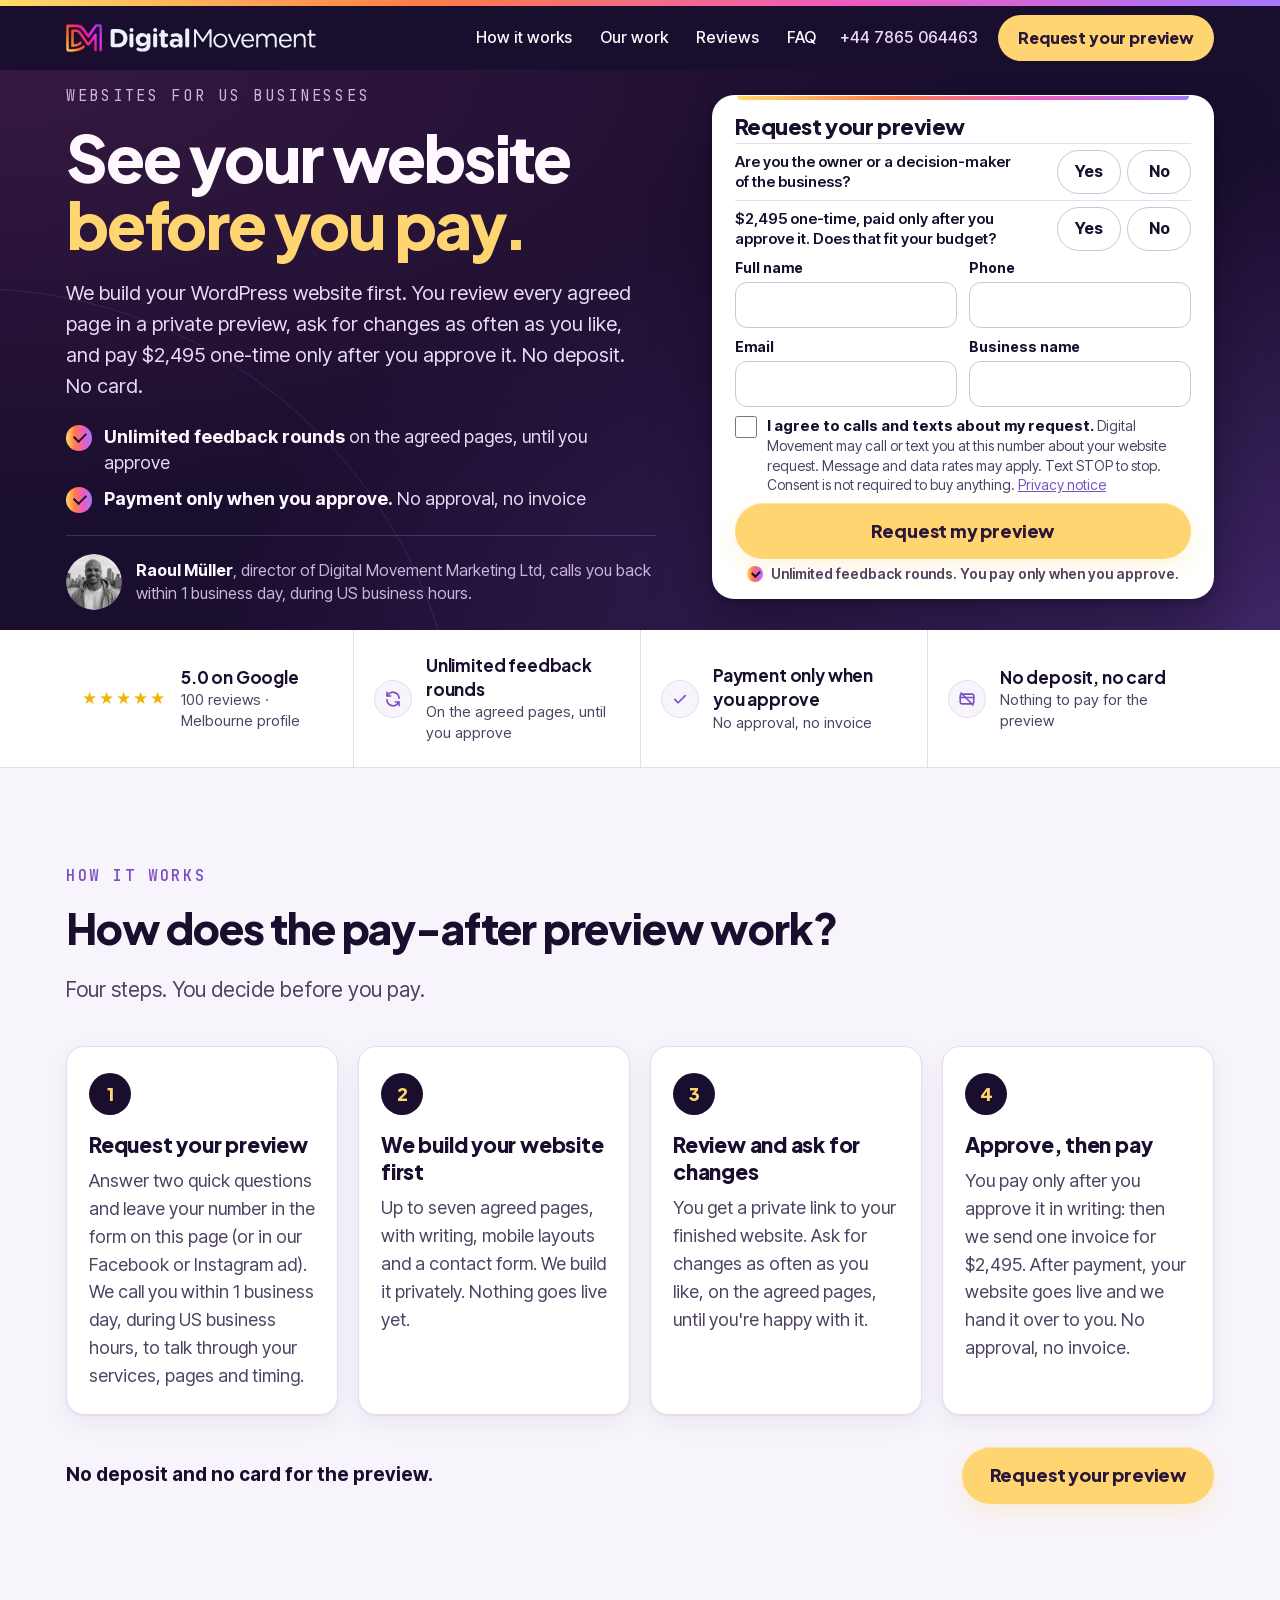
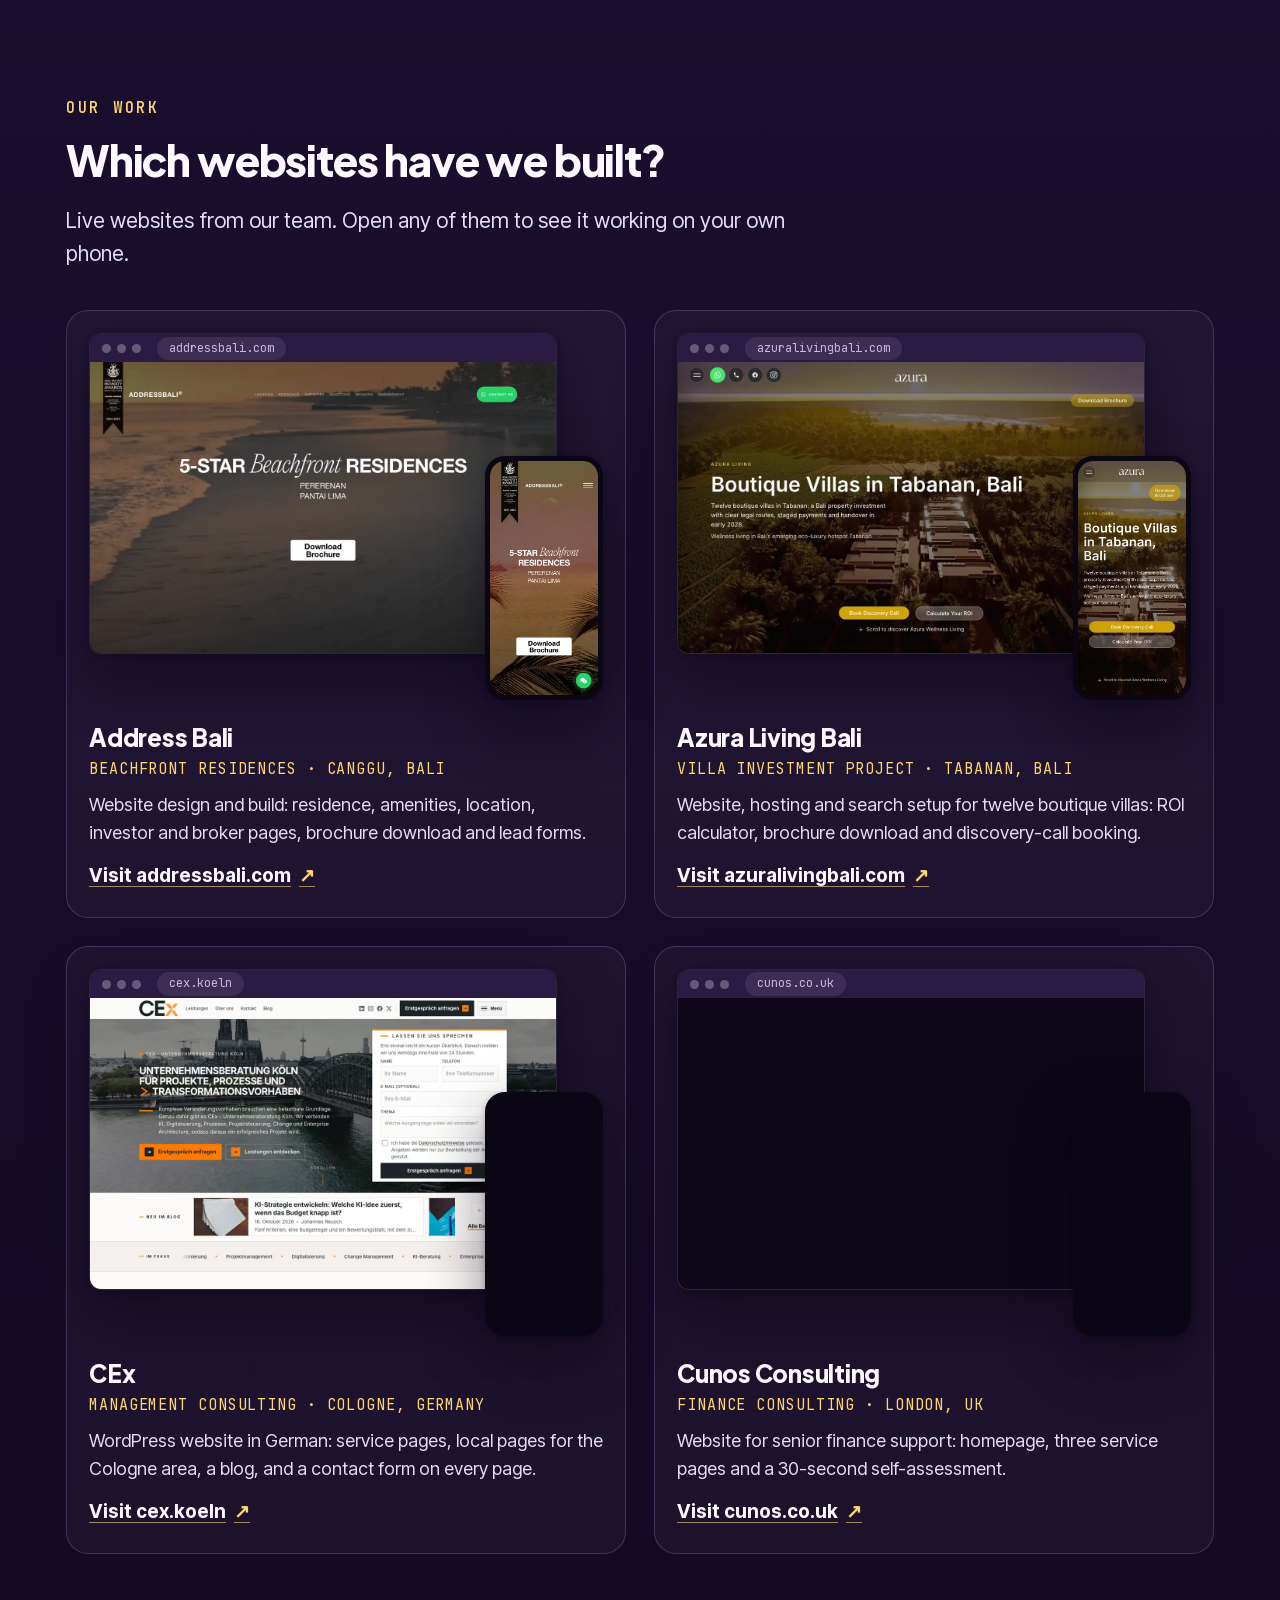
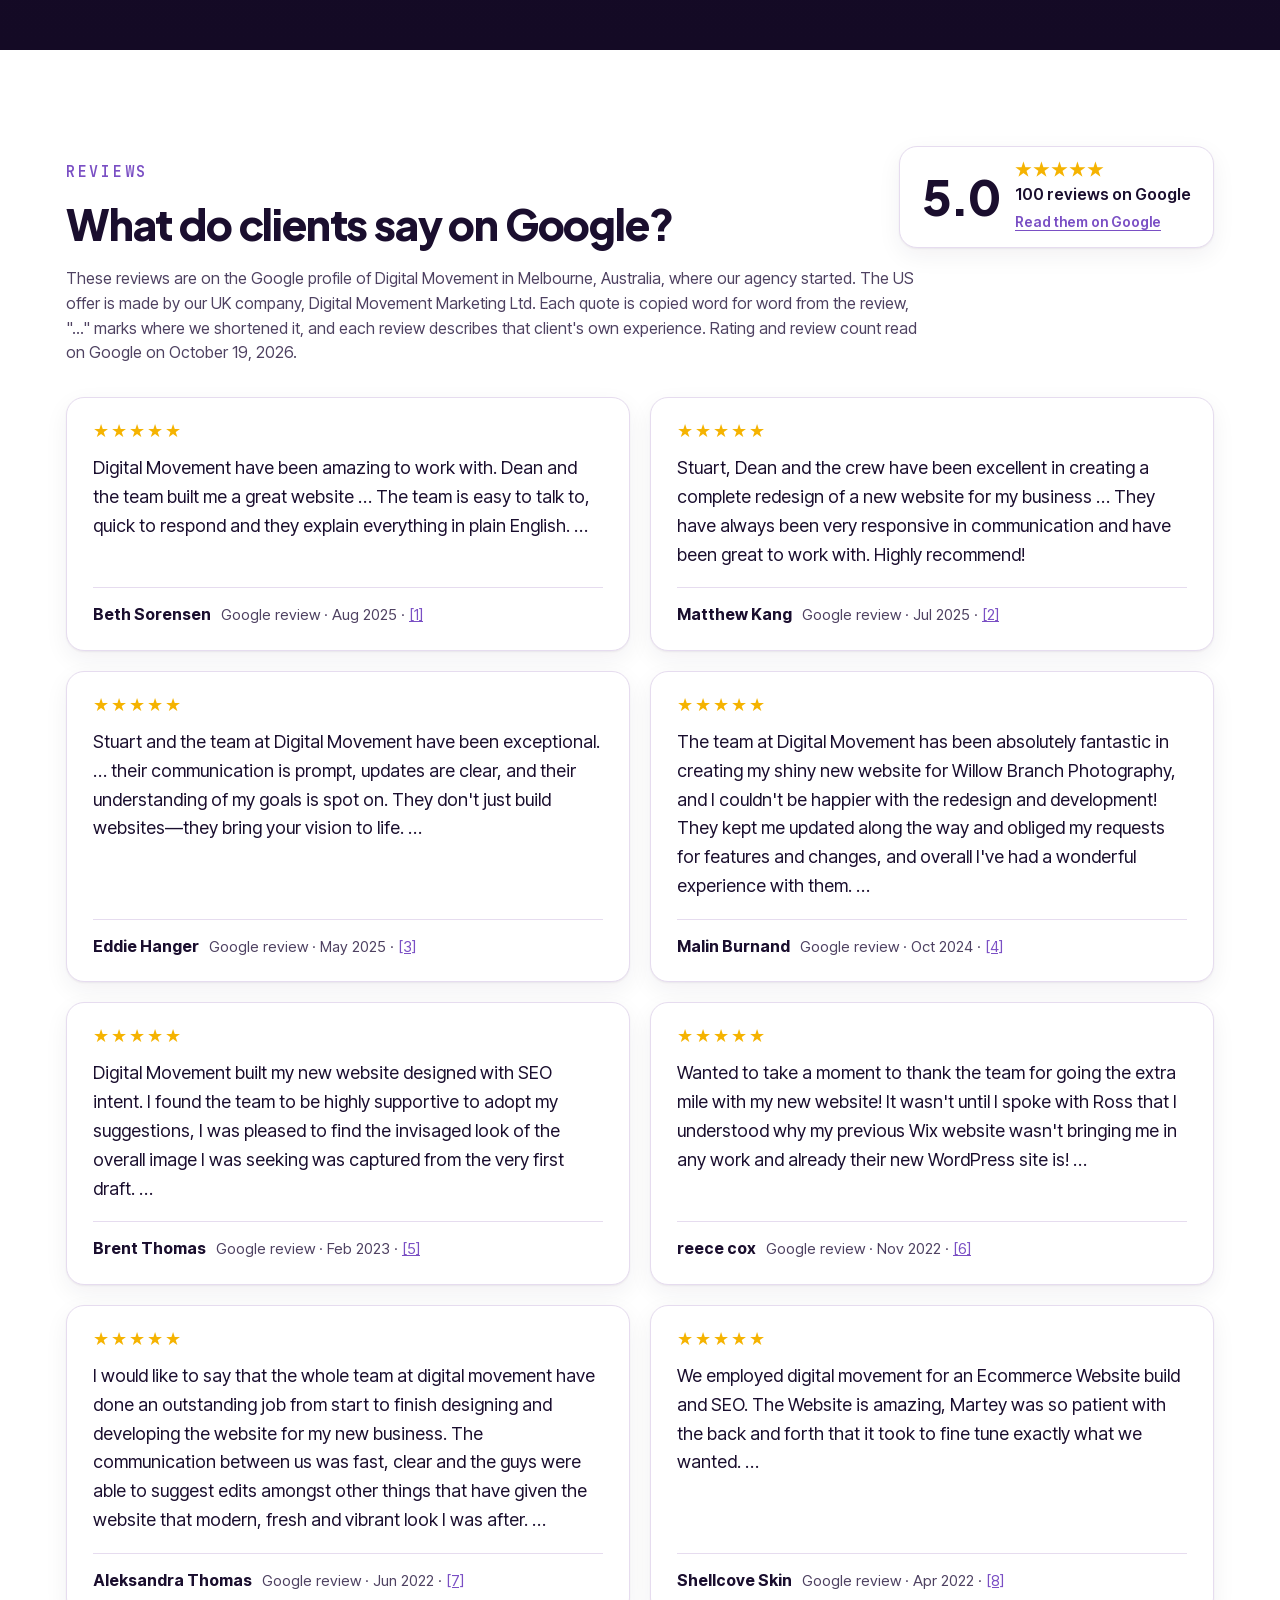
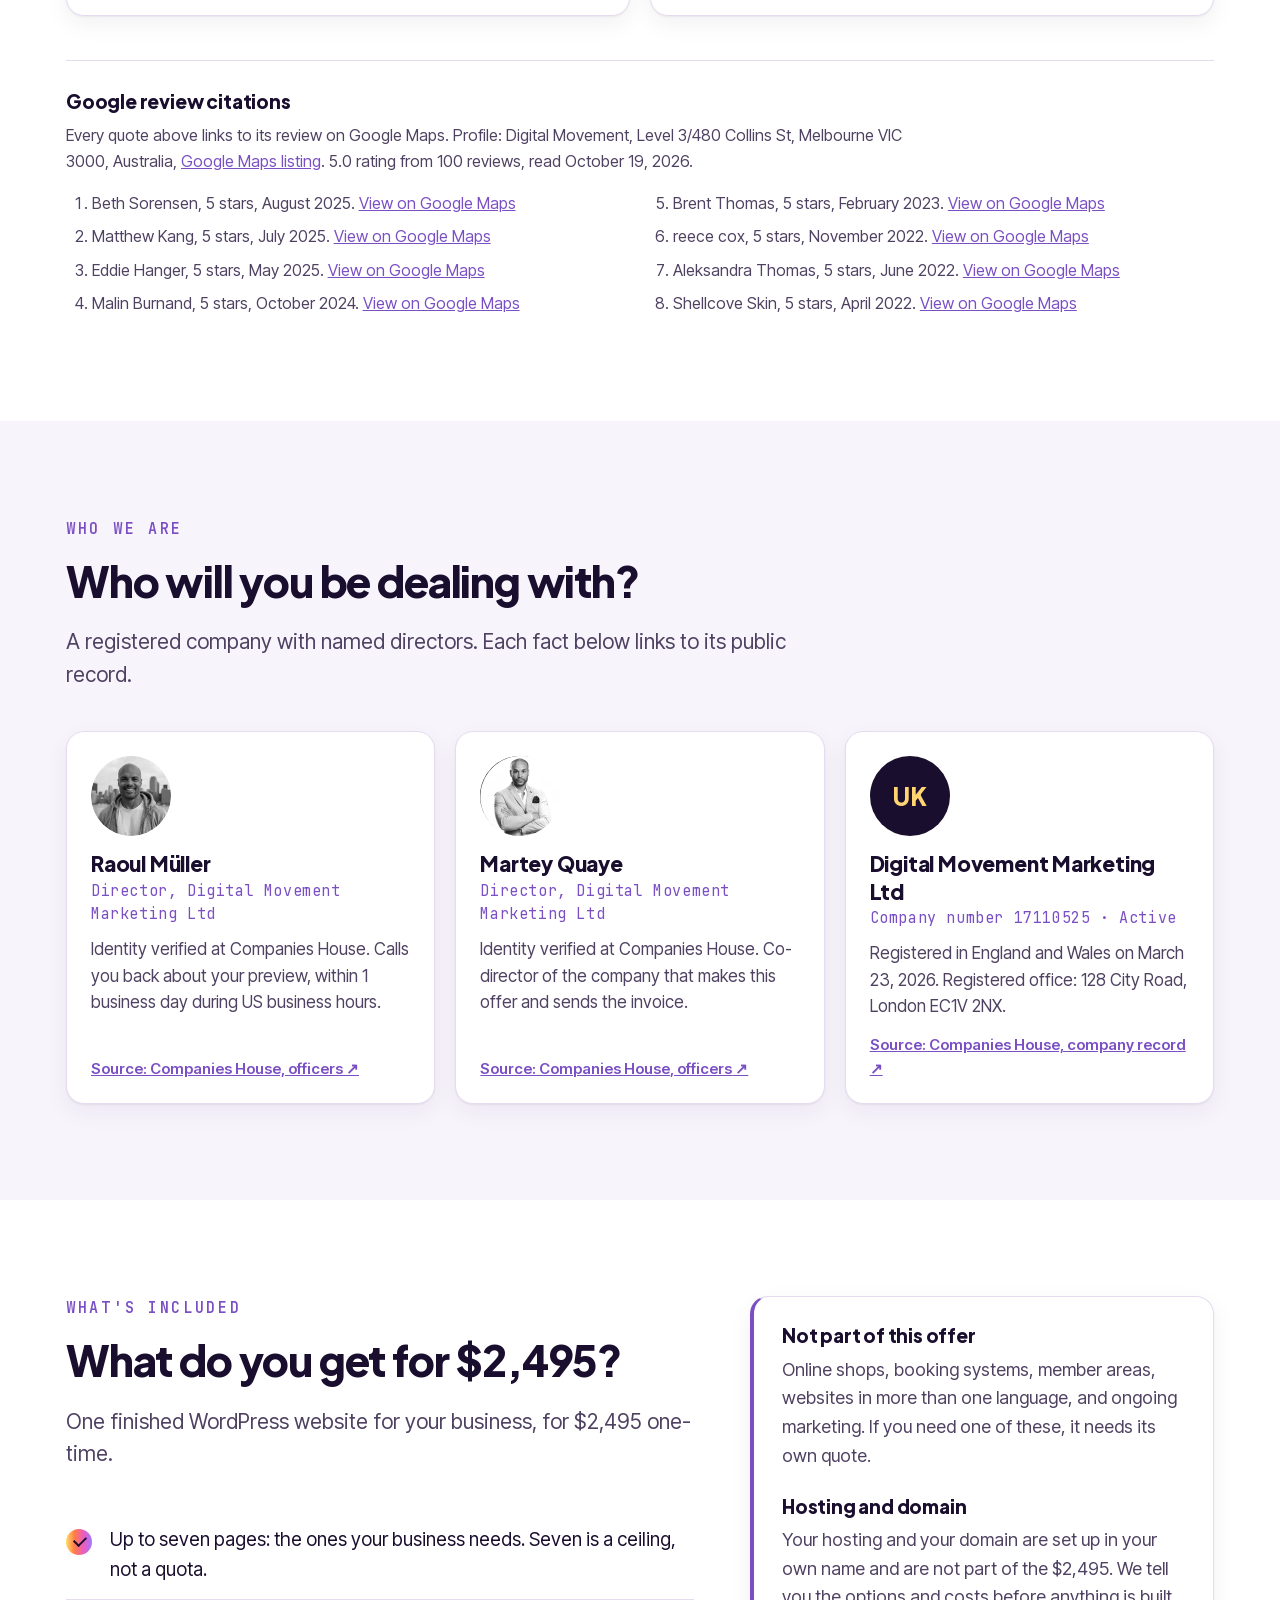
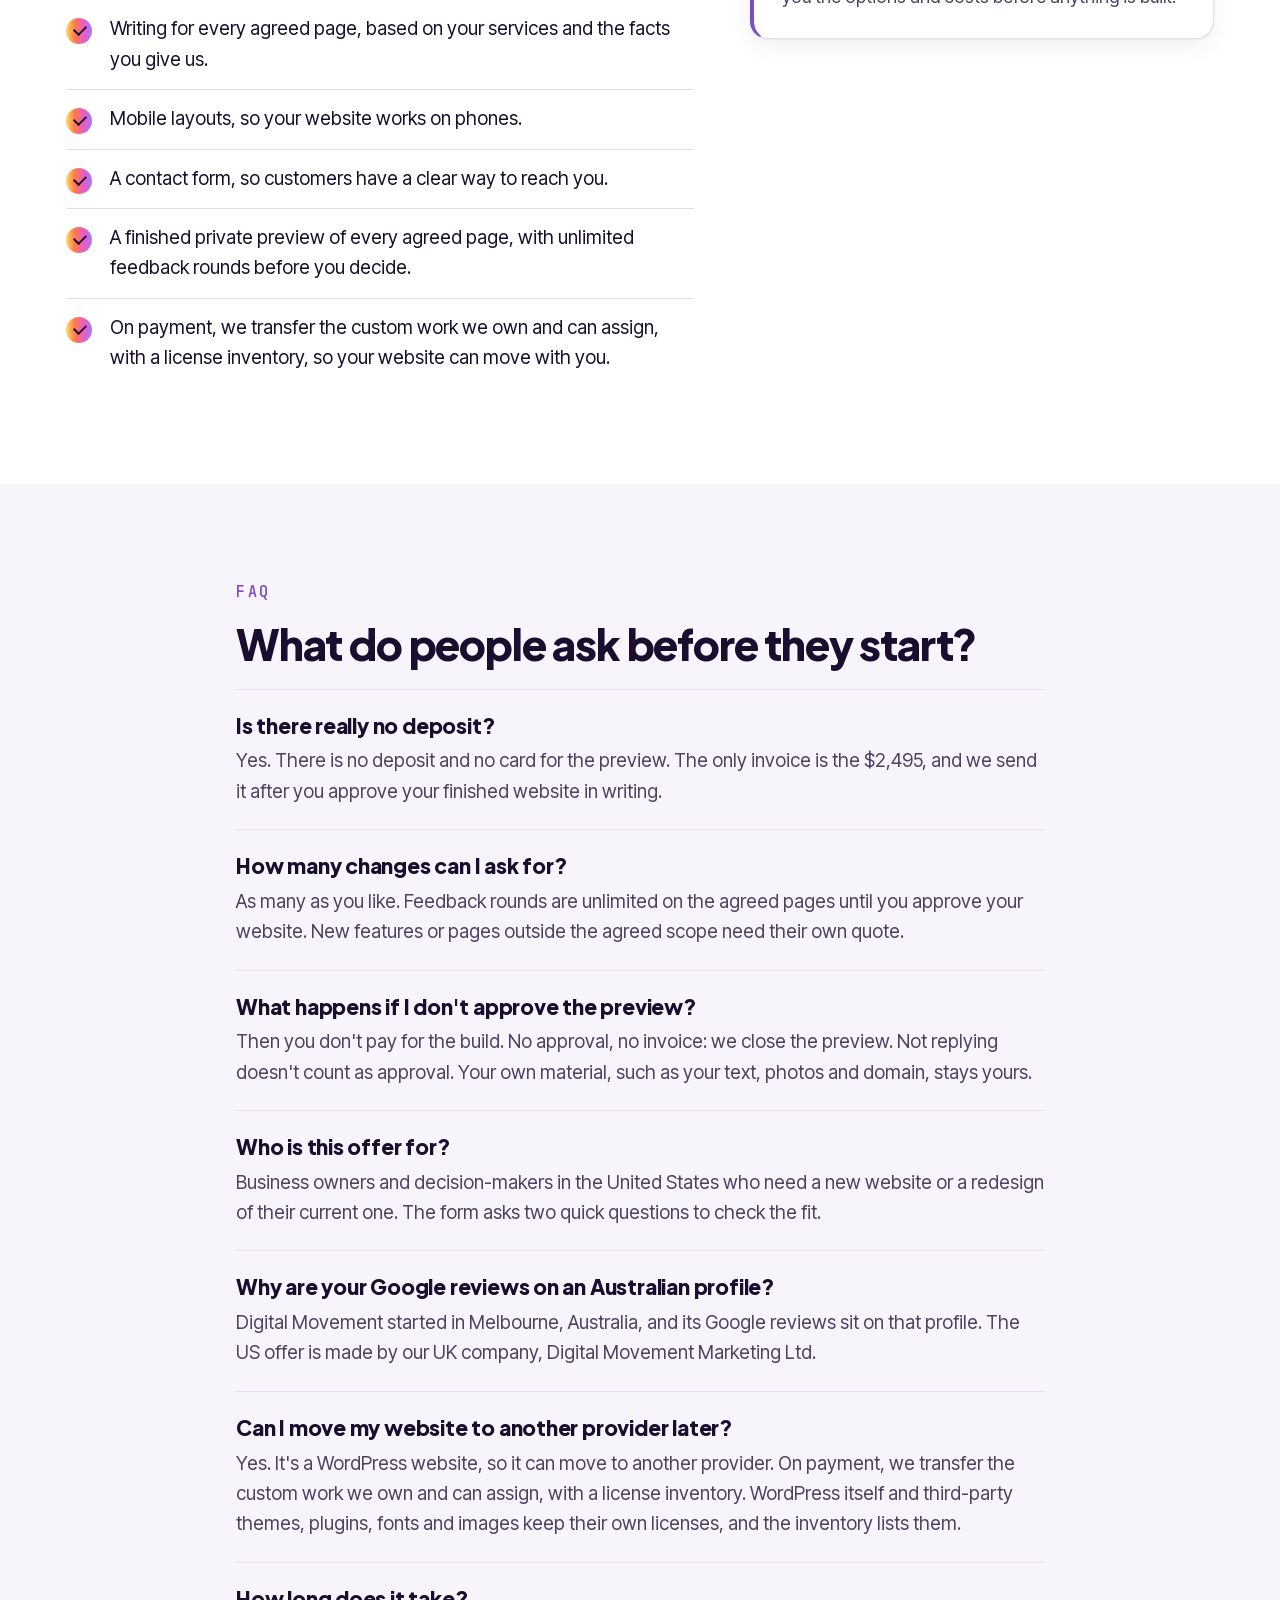
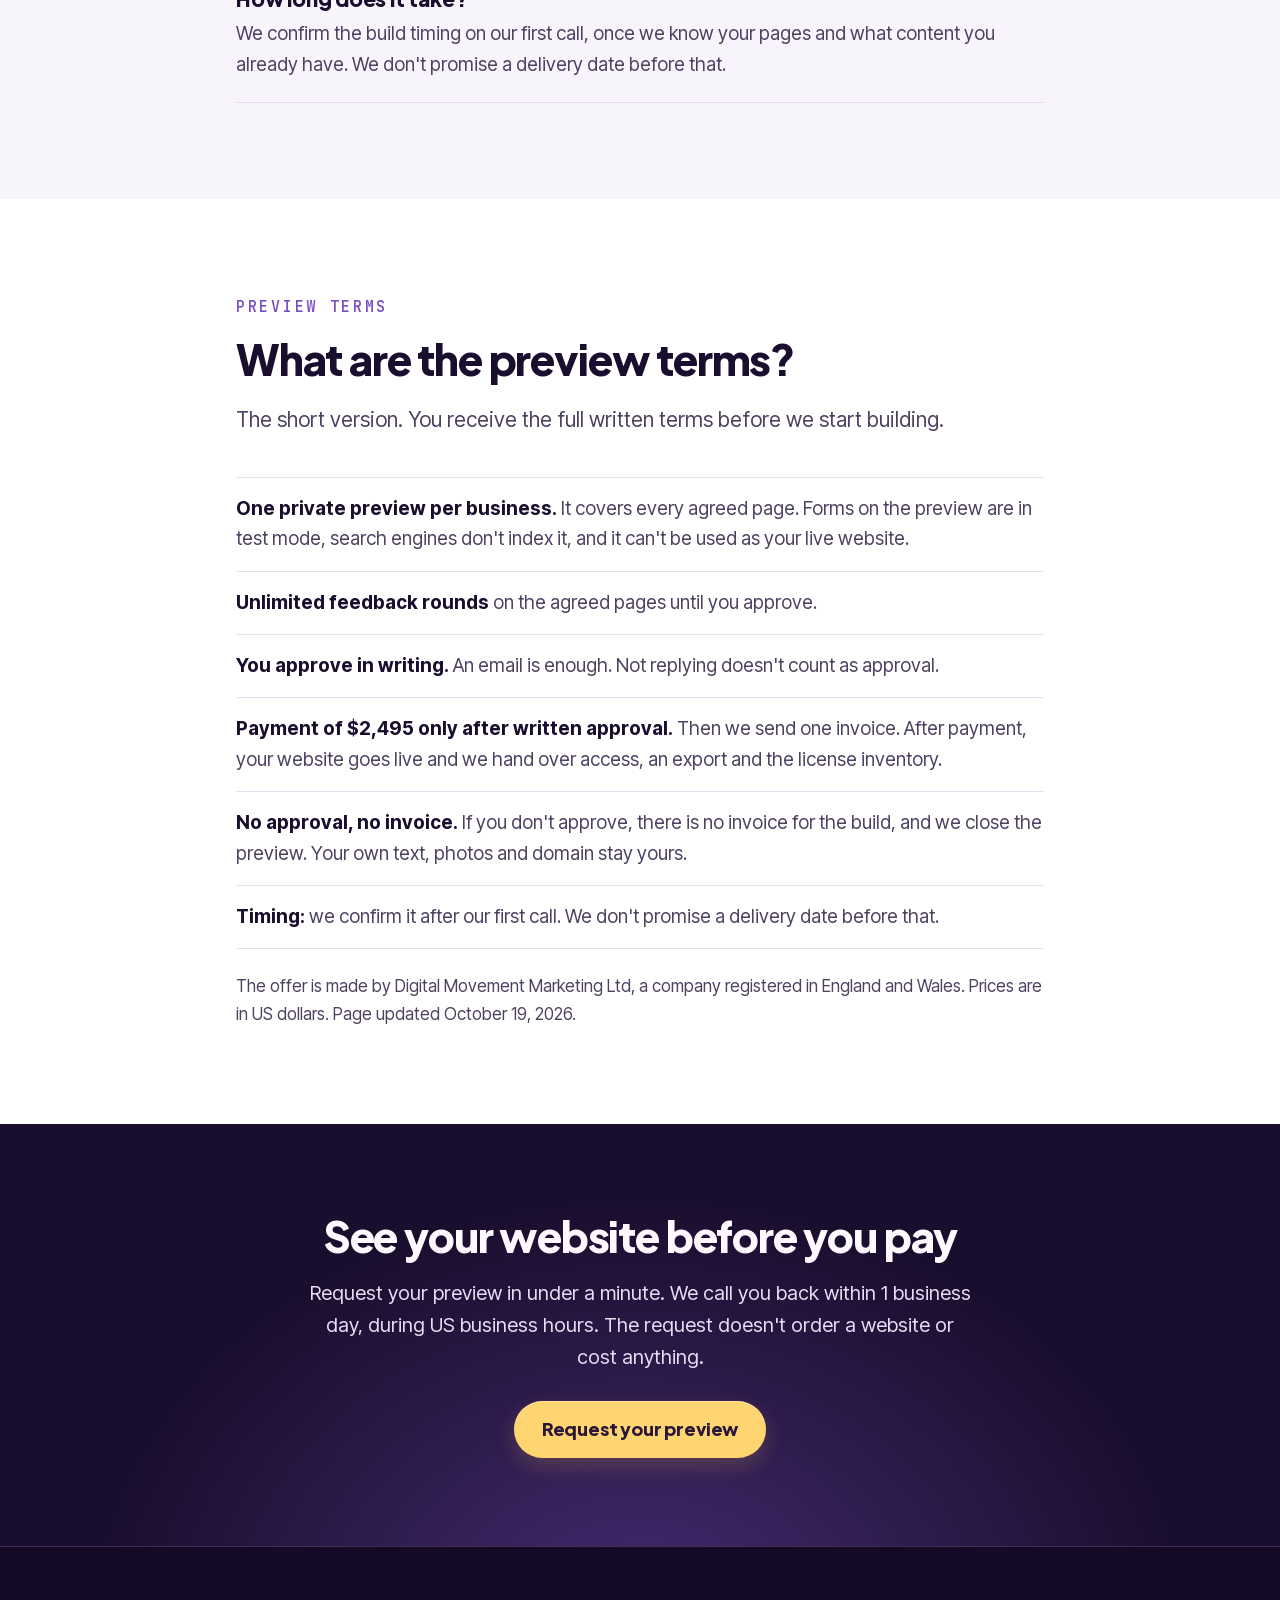
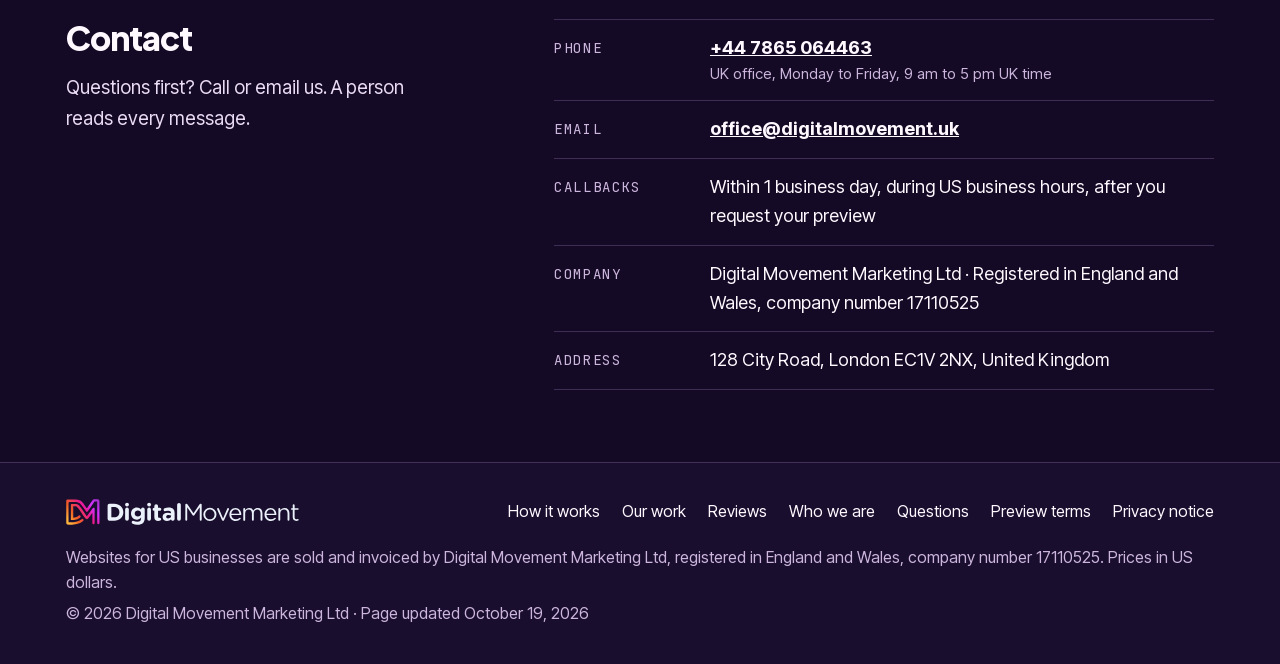
==== commit eeabaabd: "US landing page v1.2.3: email required on the page form Raoul 19.10.: email required on page form; H" ====
--- a/index.html
+++ b/index.html
@@ -1,5 +1,5 @@
 <!doctype html>
-<!-- Digital Movement US · pay-after website landing page · v1.2 · 2026-10-19 · change log: landing-page/README.md -->
+<!-- Digital Movement US · pay-after website landing page · v1.2.3 · 2026-10-19 · change log: landing-page/README.md -->
 <html lang="en-US">
 <head>
 <meta charset="utf-8">
@@ -121,9 +121,9 @@
                 <p class="field-error" id="e-phone" hidden>Please enter a phone number with area code.</p>
               </div>
               <div class="field">
-                <label for="f-email">Email <span class="opt">(optional)</span></label>
-                <input id="f-email" name="email" type="email" autocomplete="email" aria-describedby="e-email">
-                <p class="field-error" id="e-email" hidden>Please check your email address.</p>
+                <label for="f-email">Email</label>
+                <input id="f-email" name="email" type="email" autocomplete="email" required aria-describedby="e-email">
+                <p class="field-error" id="e-email" hidden>Please enter a valid email address.</p>
               </div>
               <div class="field">
                 <label for="f-company">Business name</label>
@@ -495,6 +495,6 @@
   <a class="call" href="tel:+447865064463" aria-label="Call +44 7865 064463"><span class="phone-icon" aria-hidden="true"></span>Call</a>
 </div>
 
-<script src="assets/form-v1.2.js" defer></script>
+<script src="assets/form-v1.2.3.js" defer></script>
 </body>
 </html>
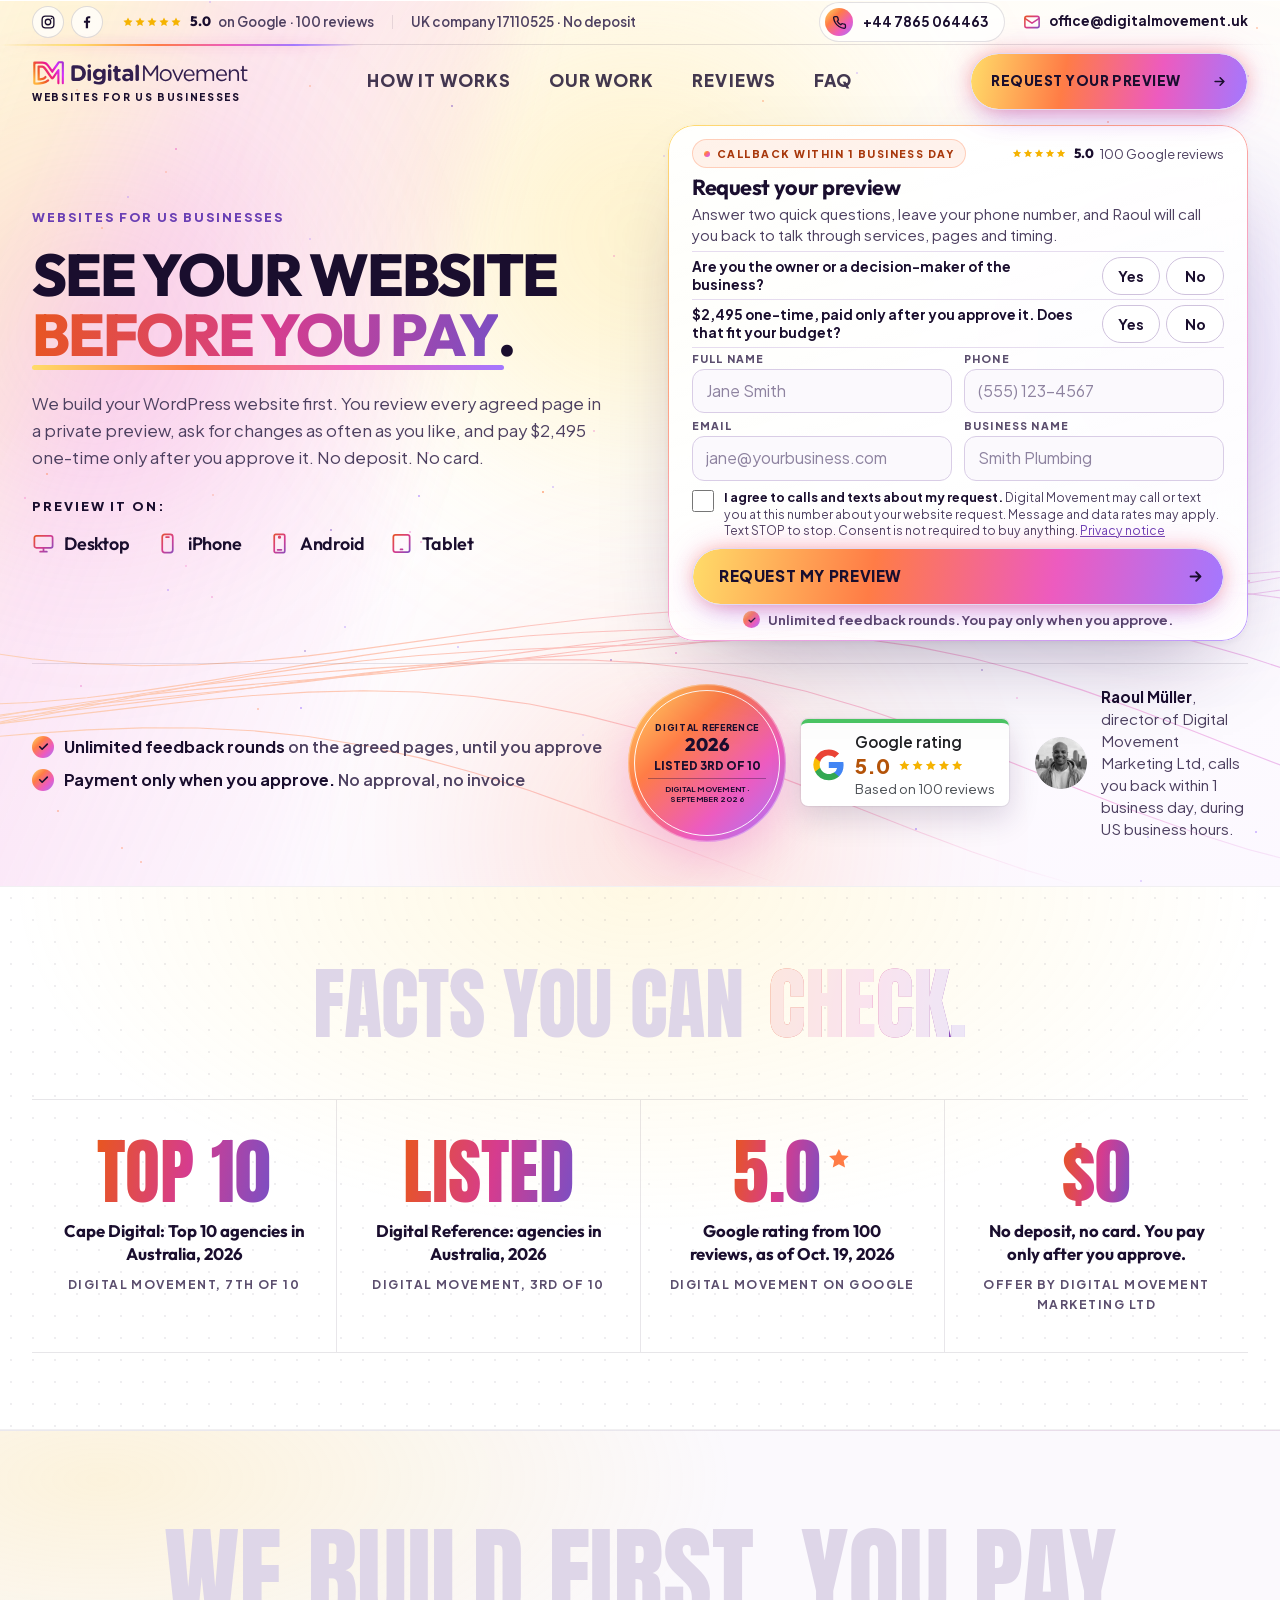
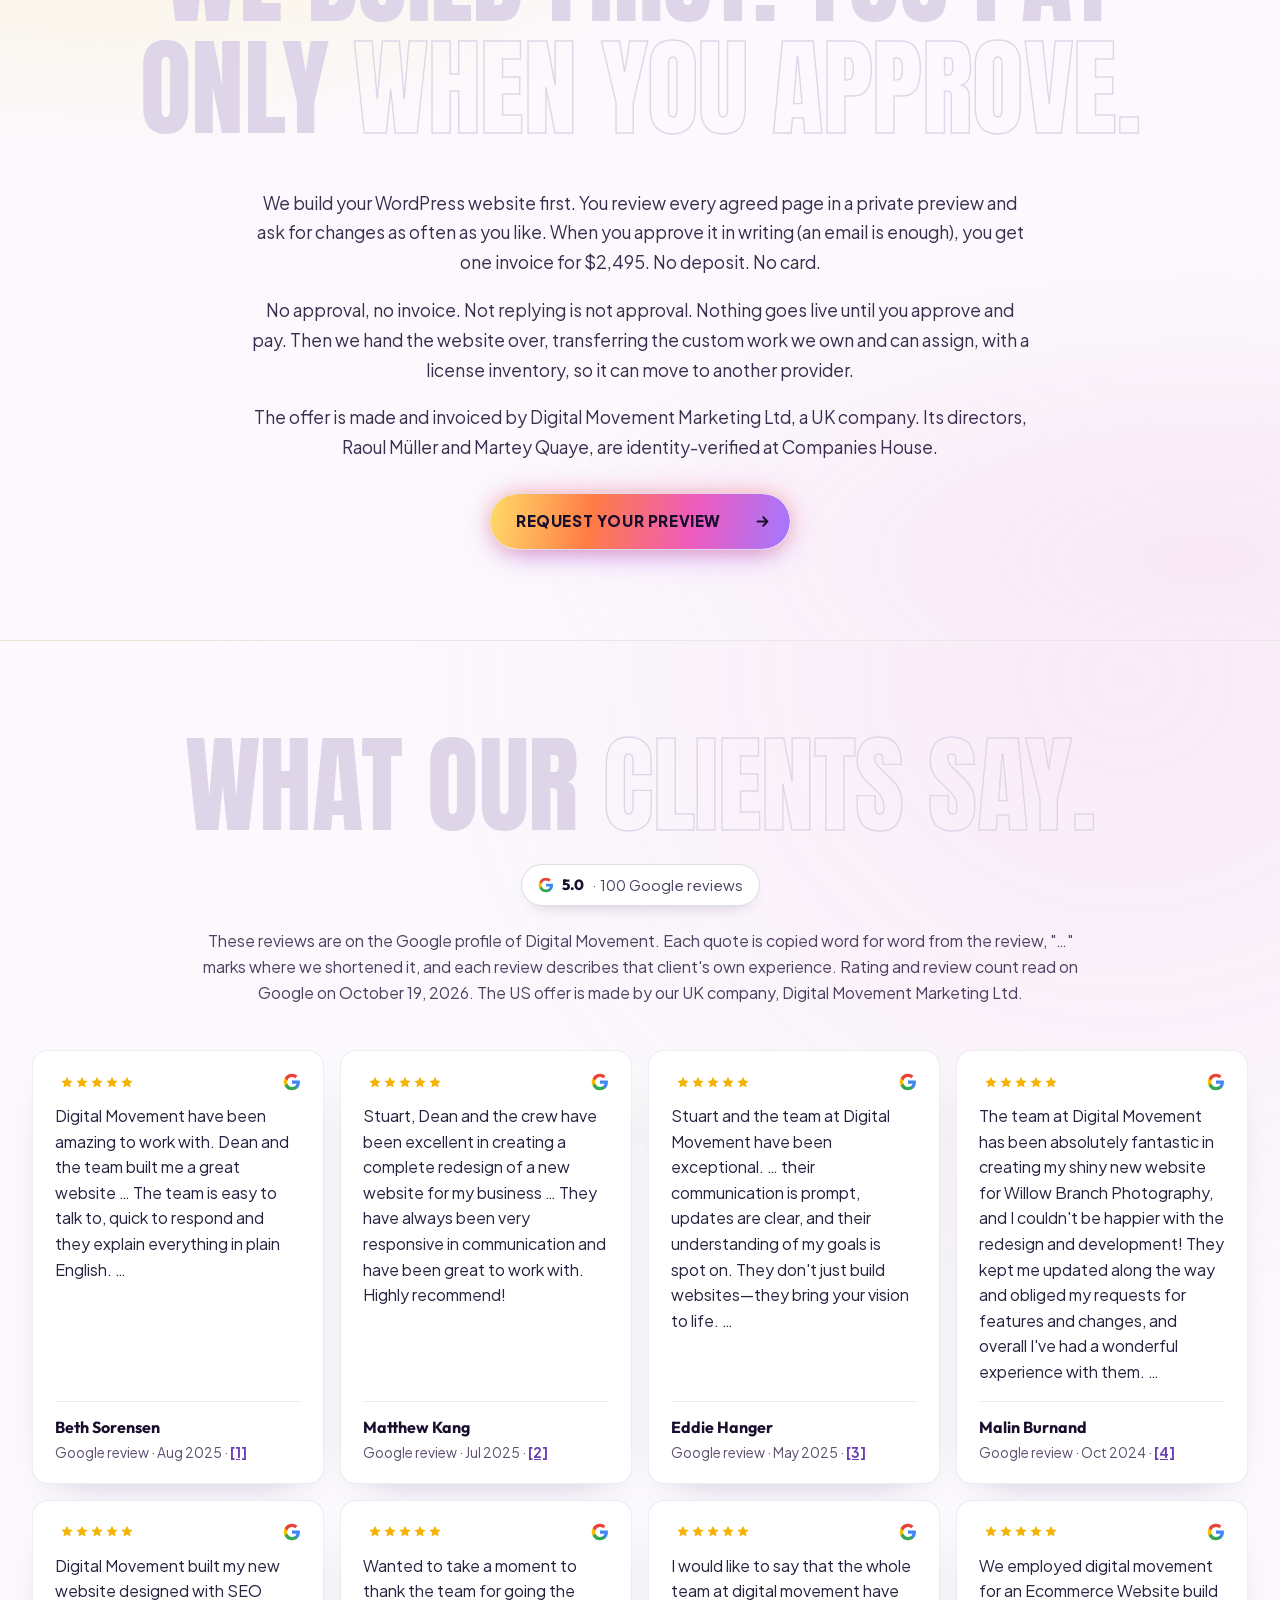
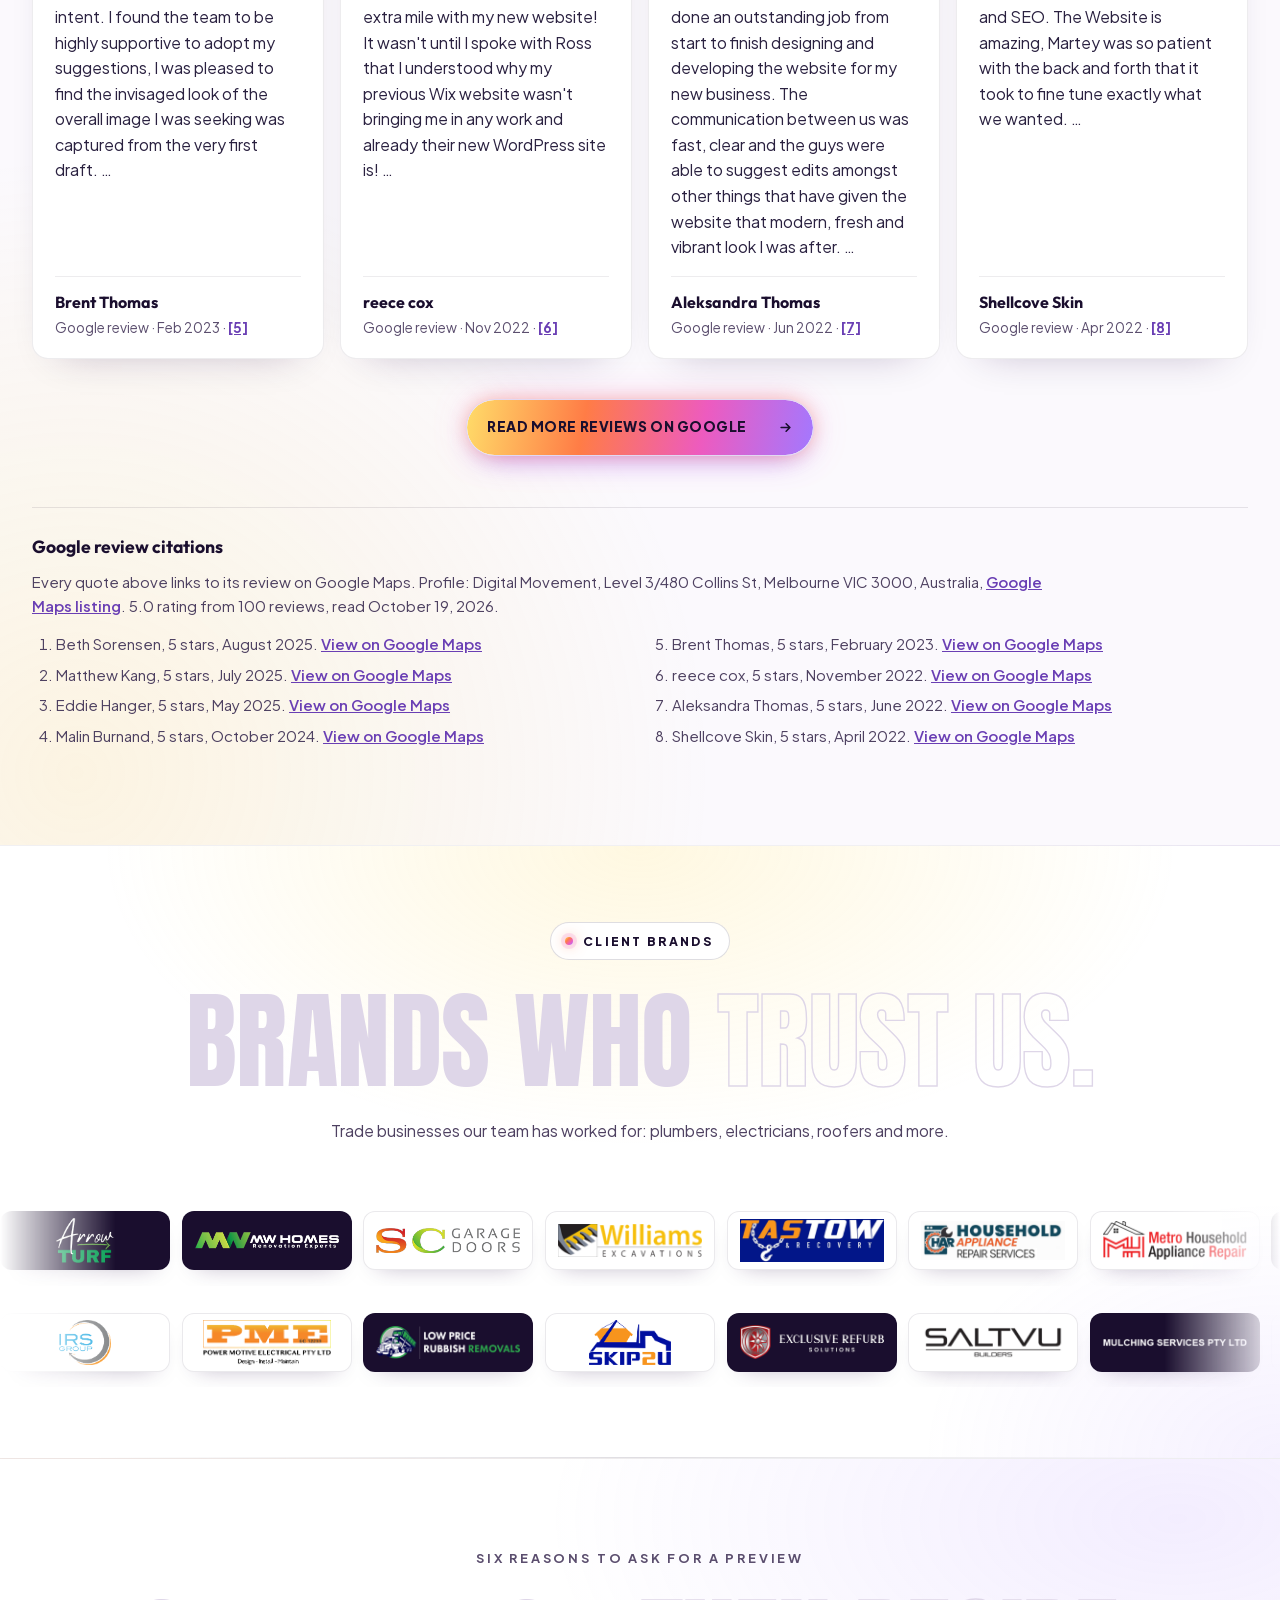
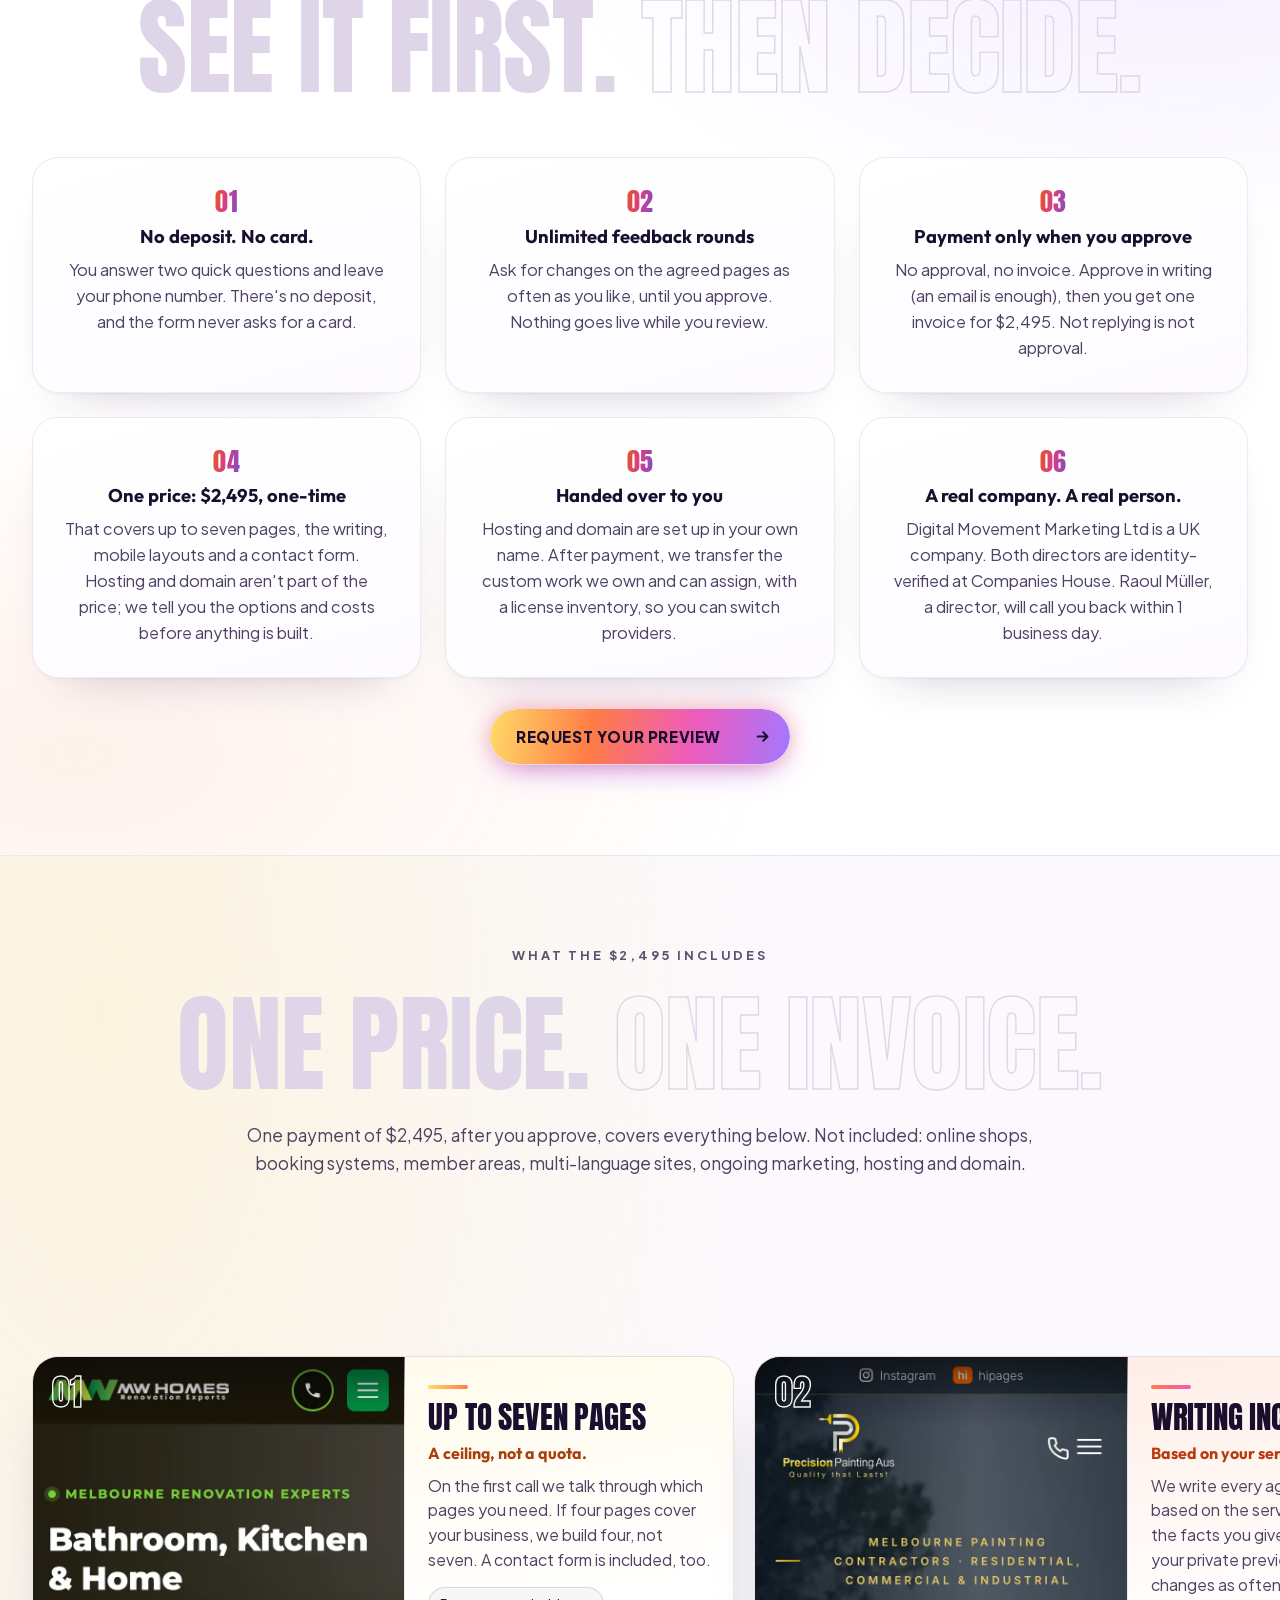
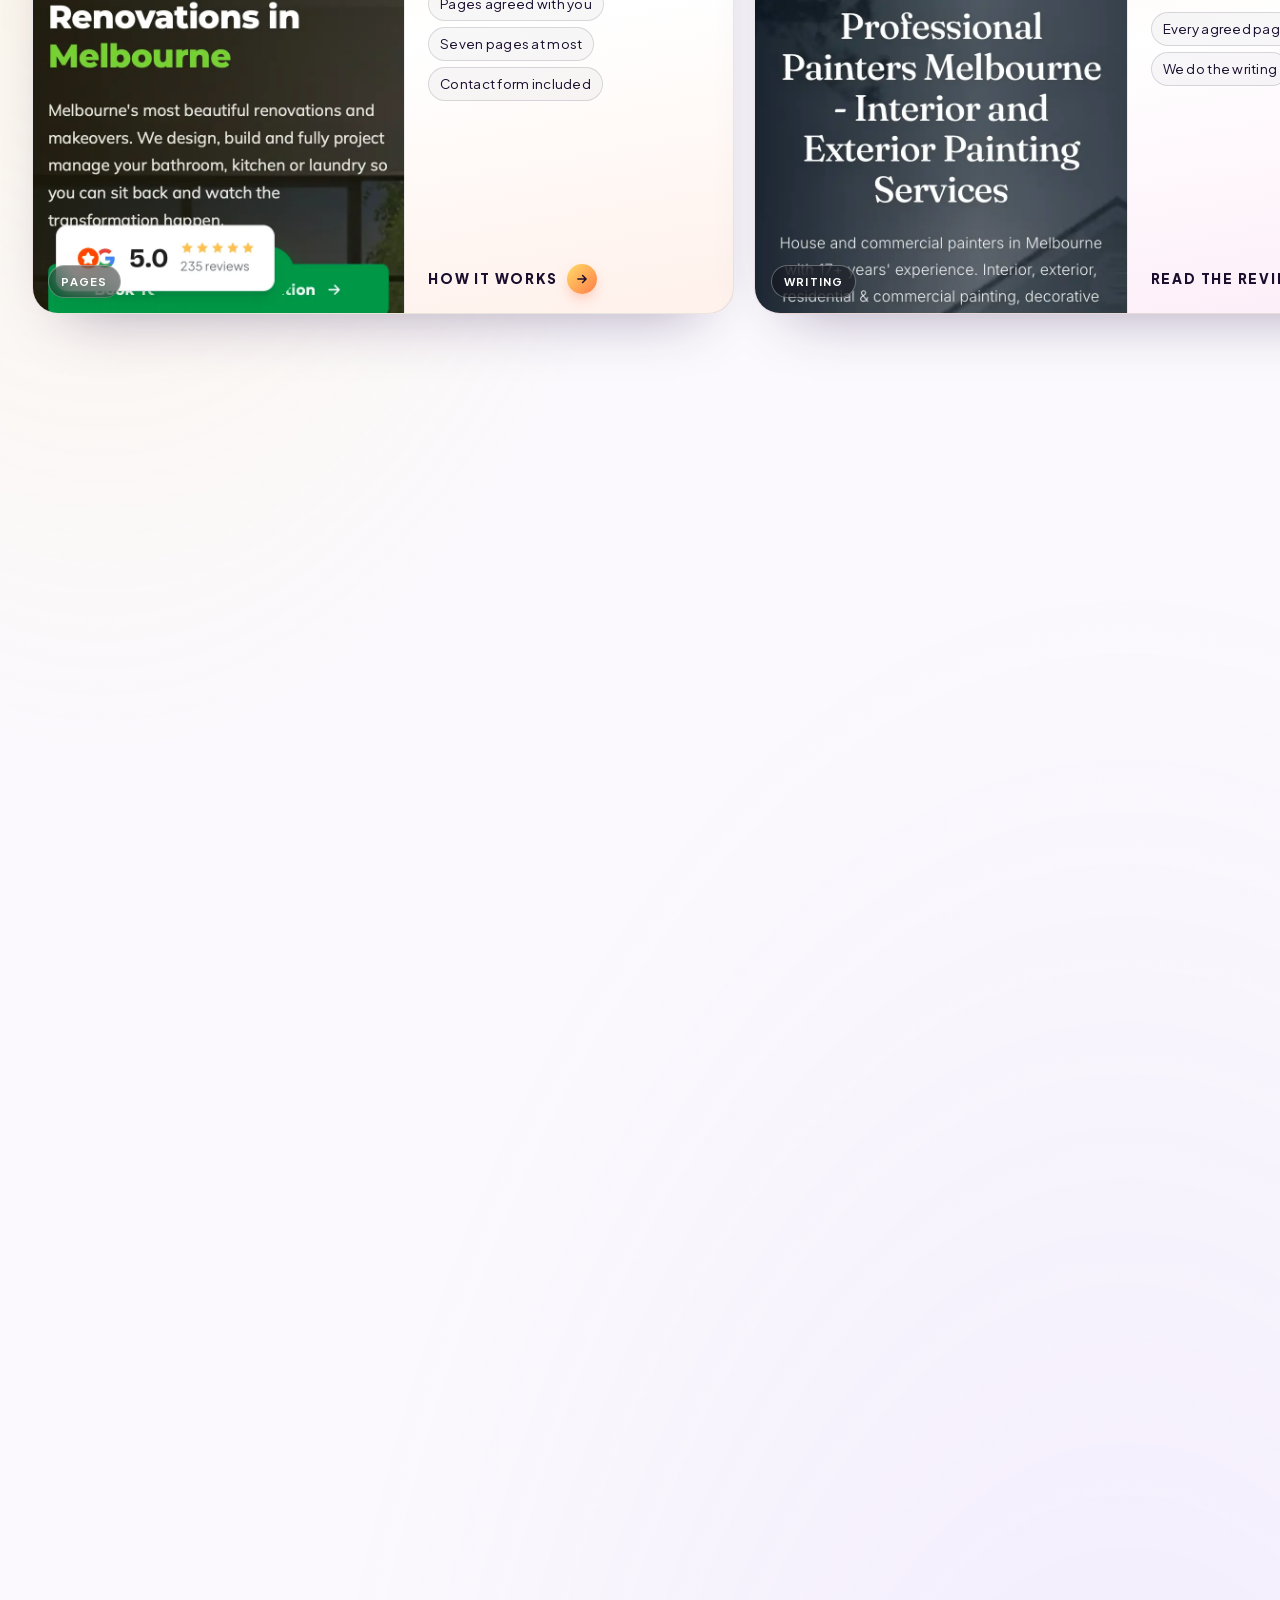
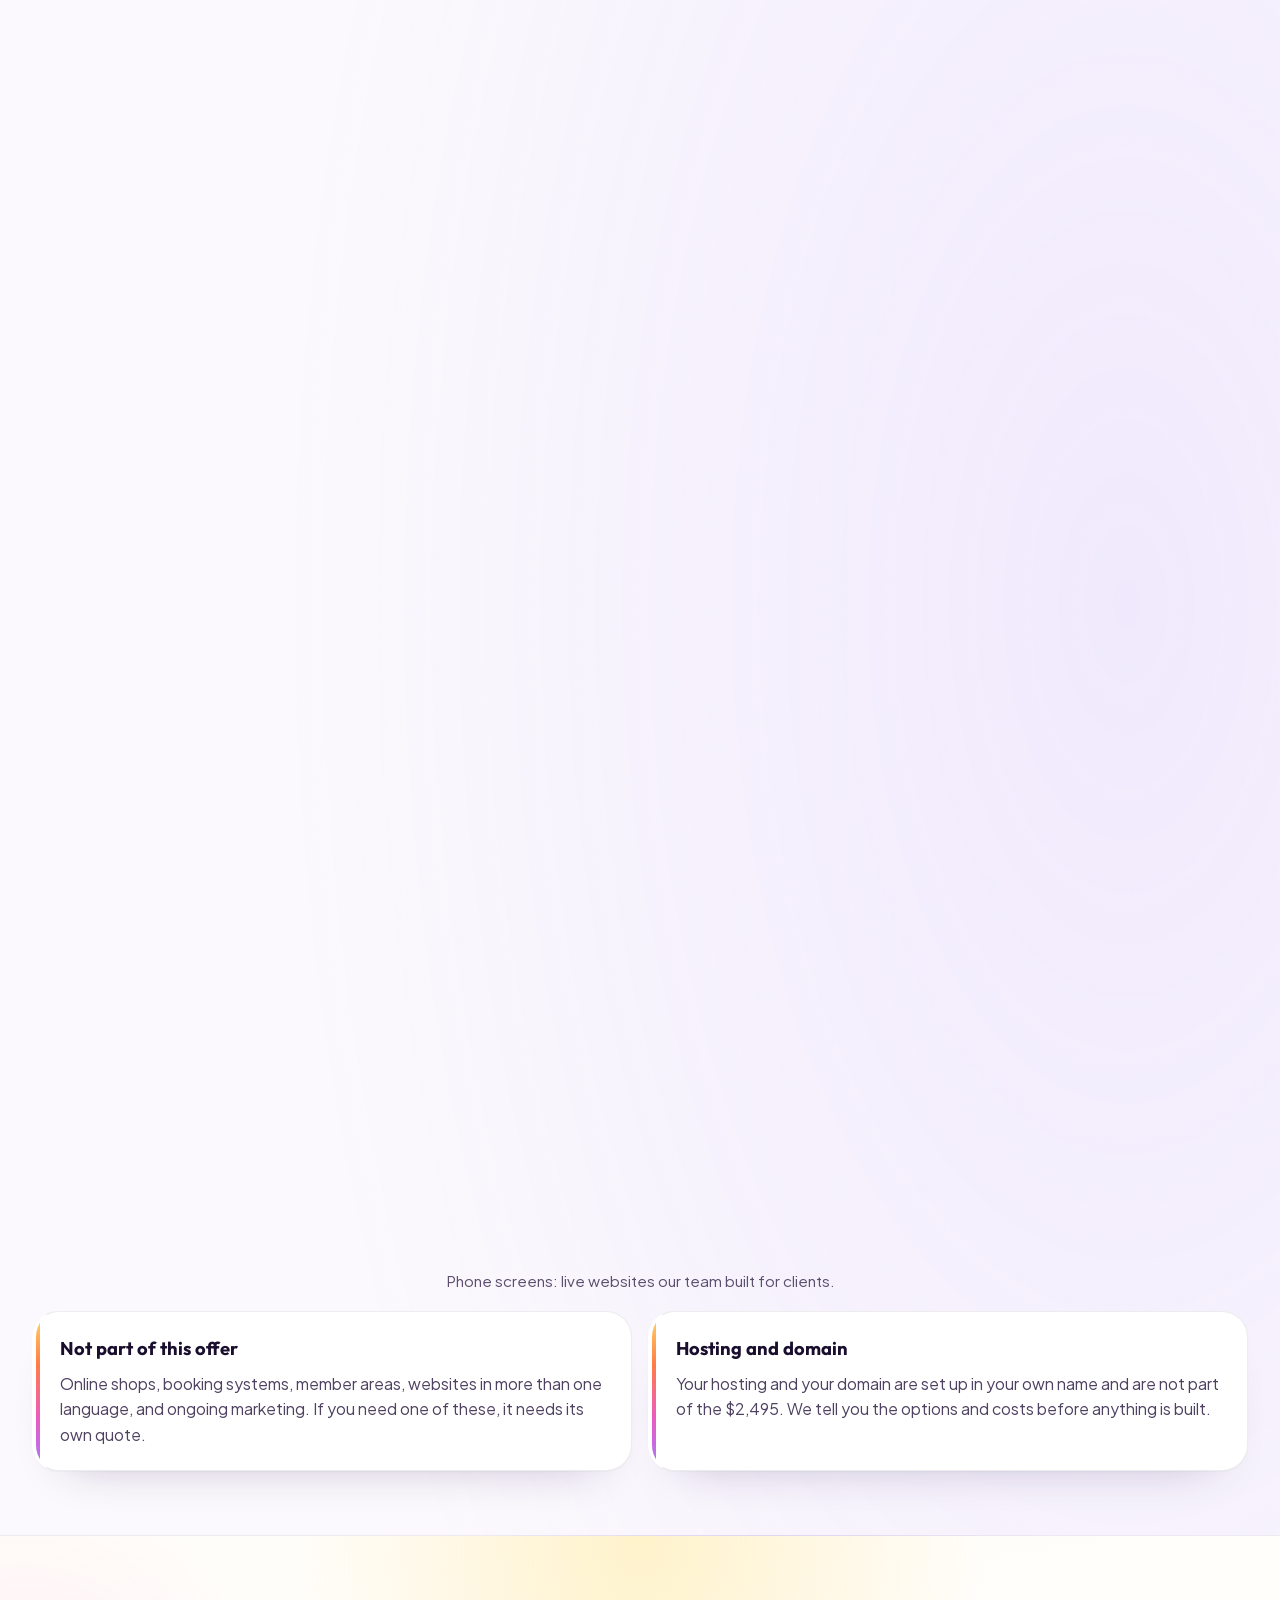
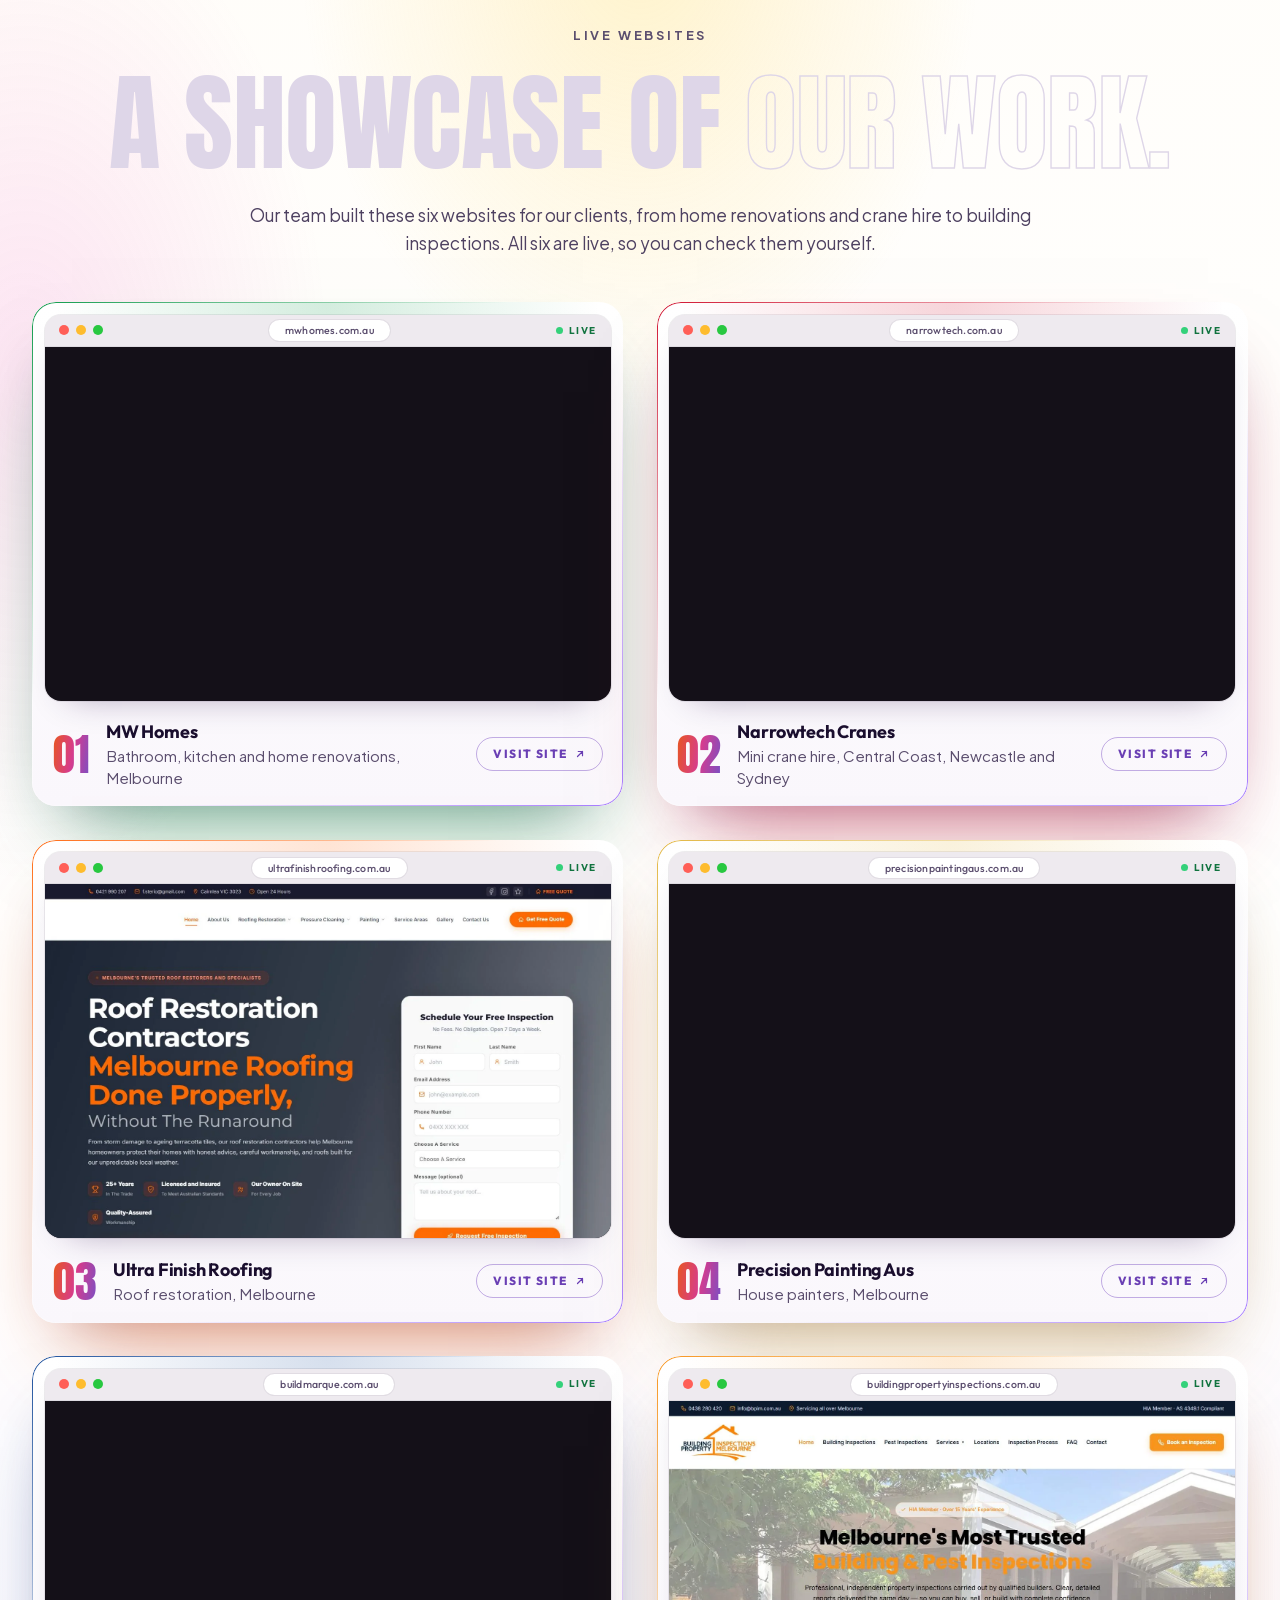
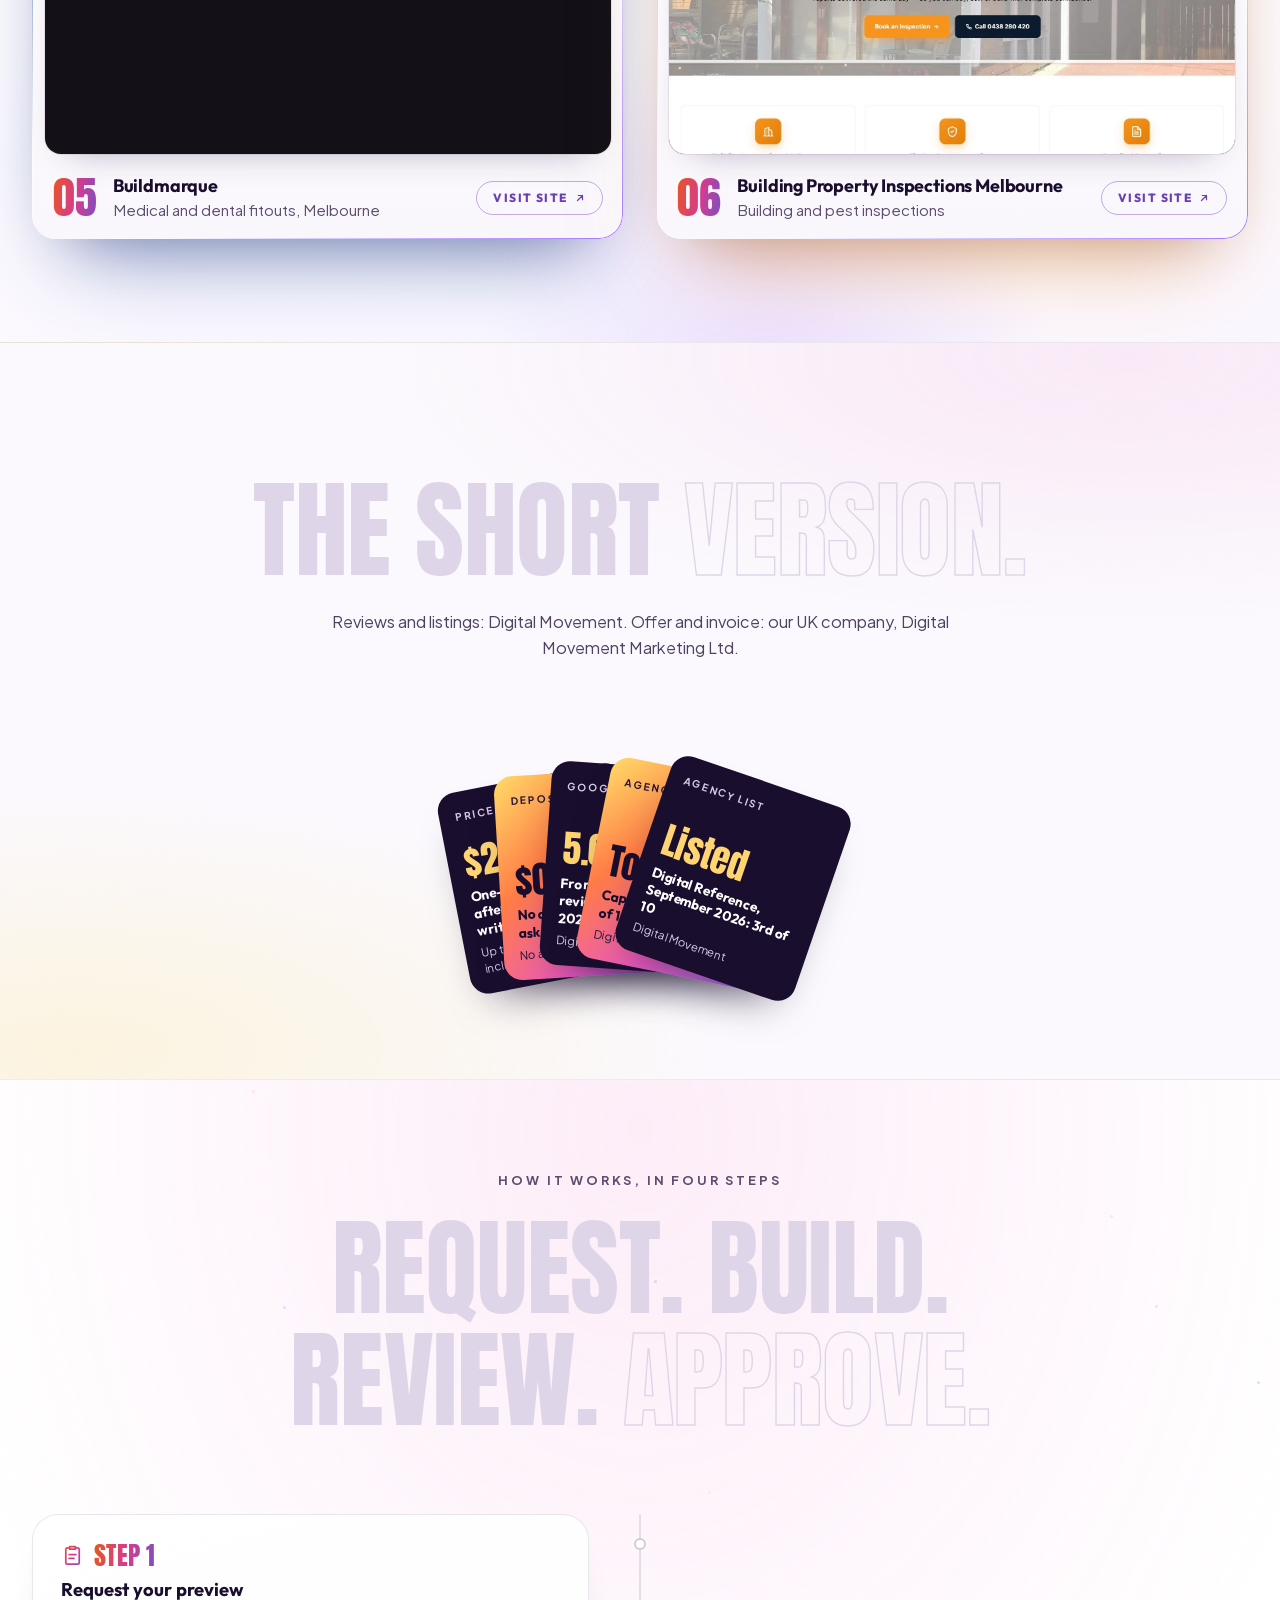
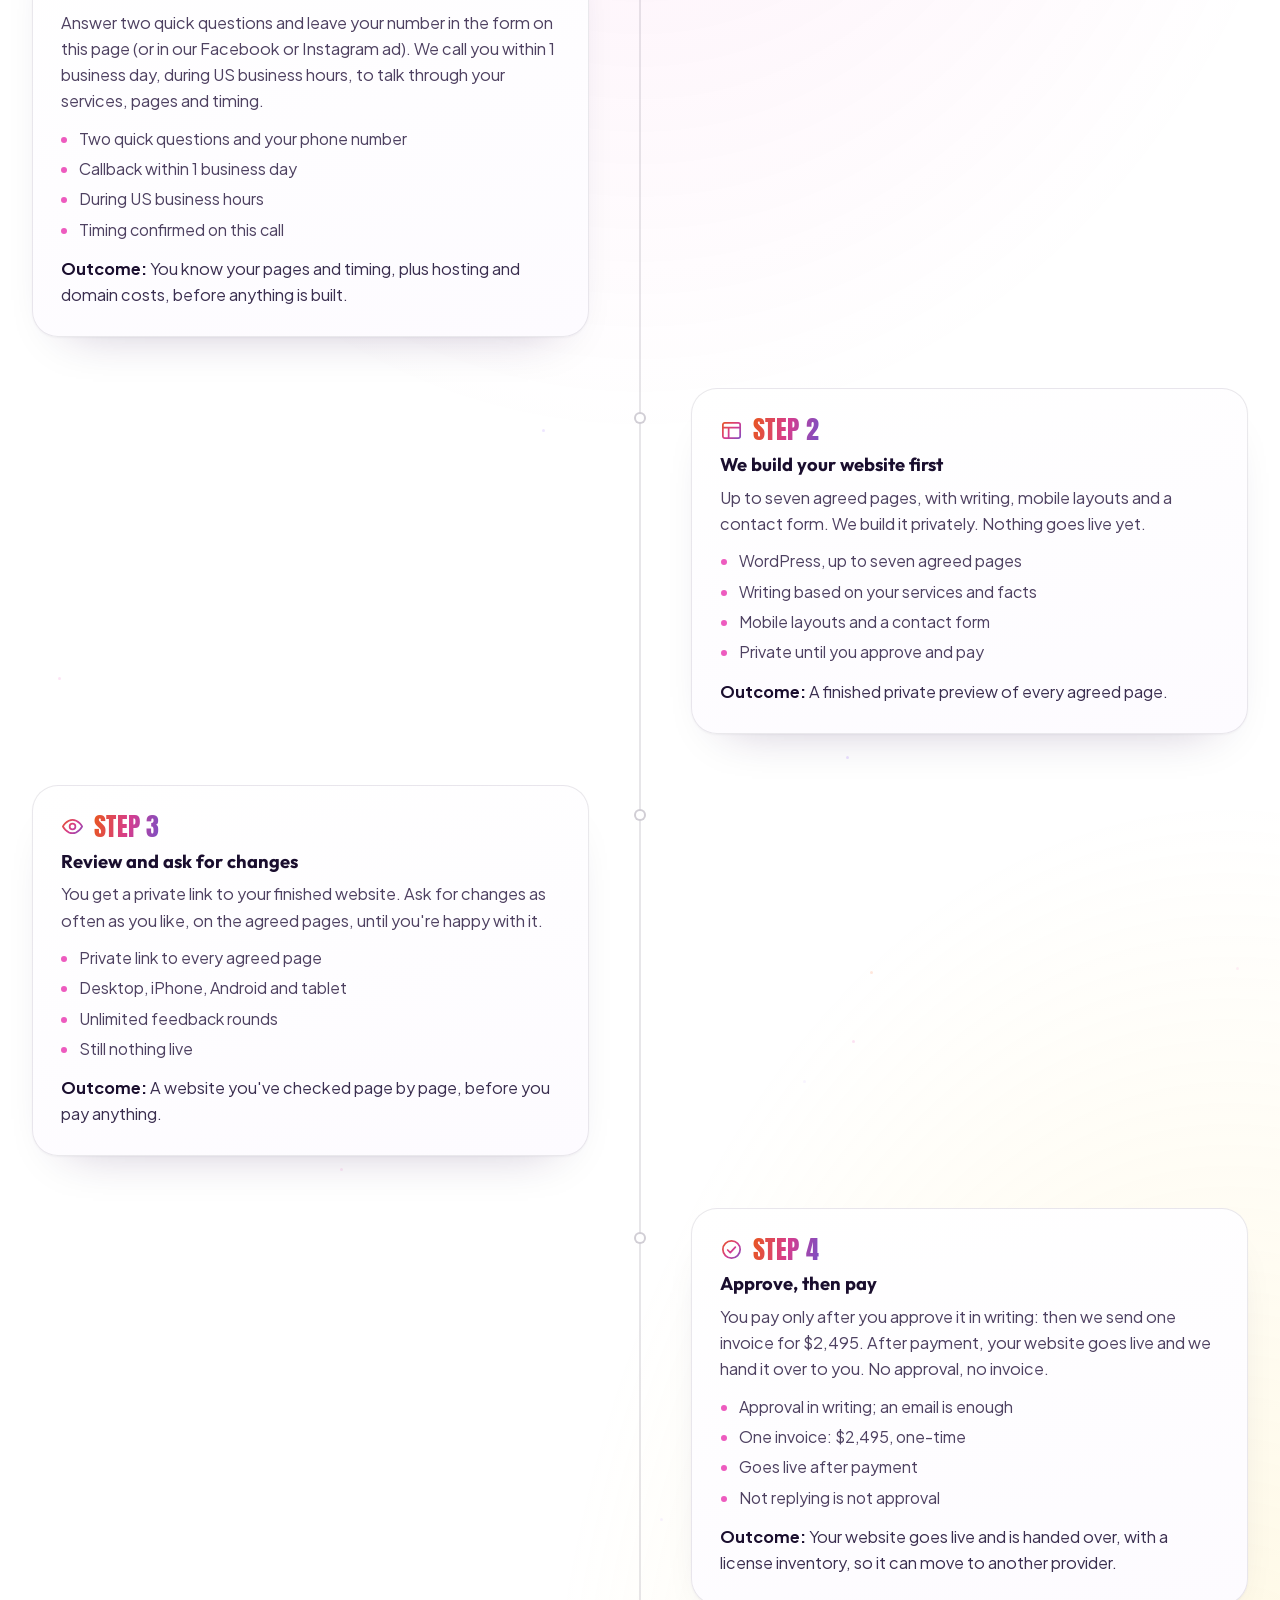
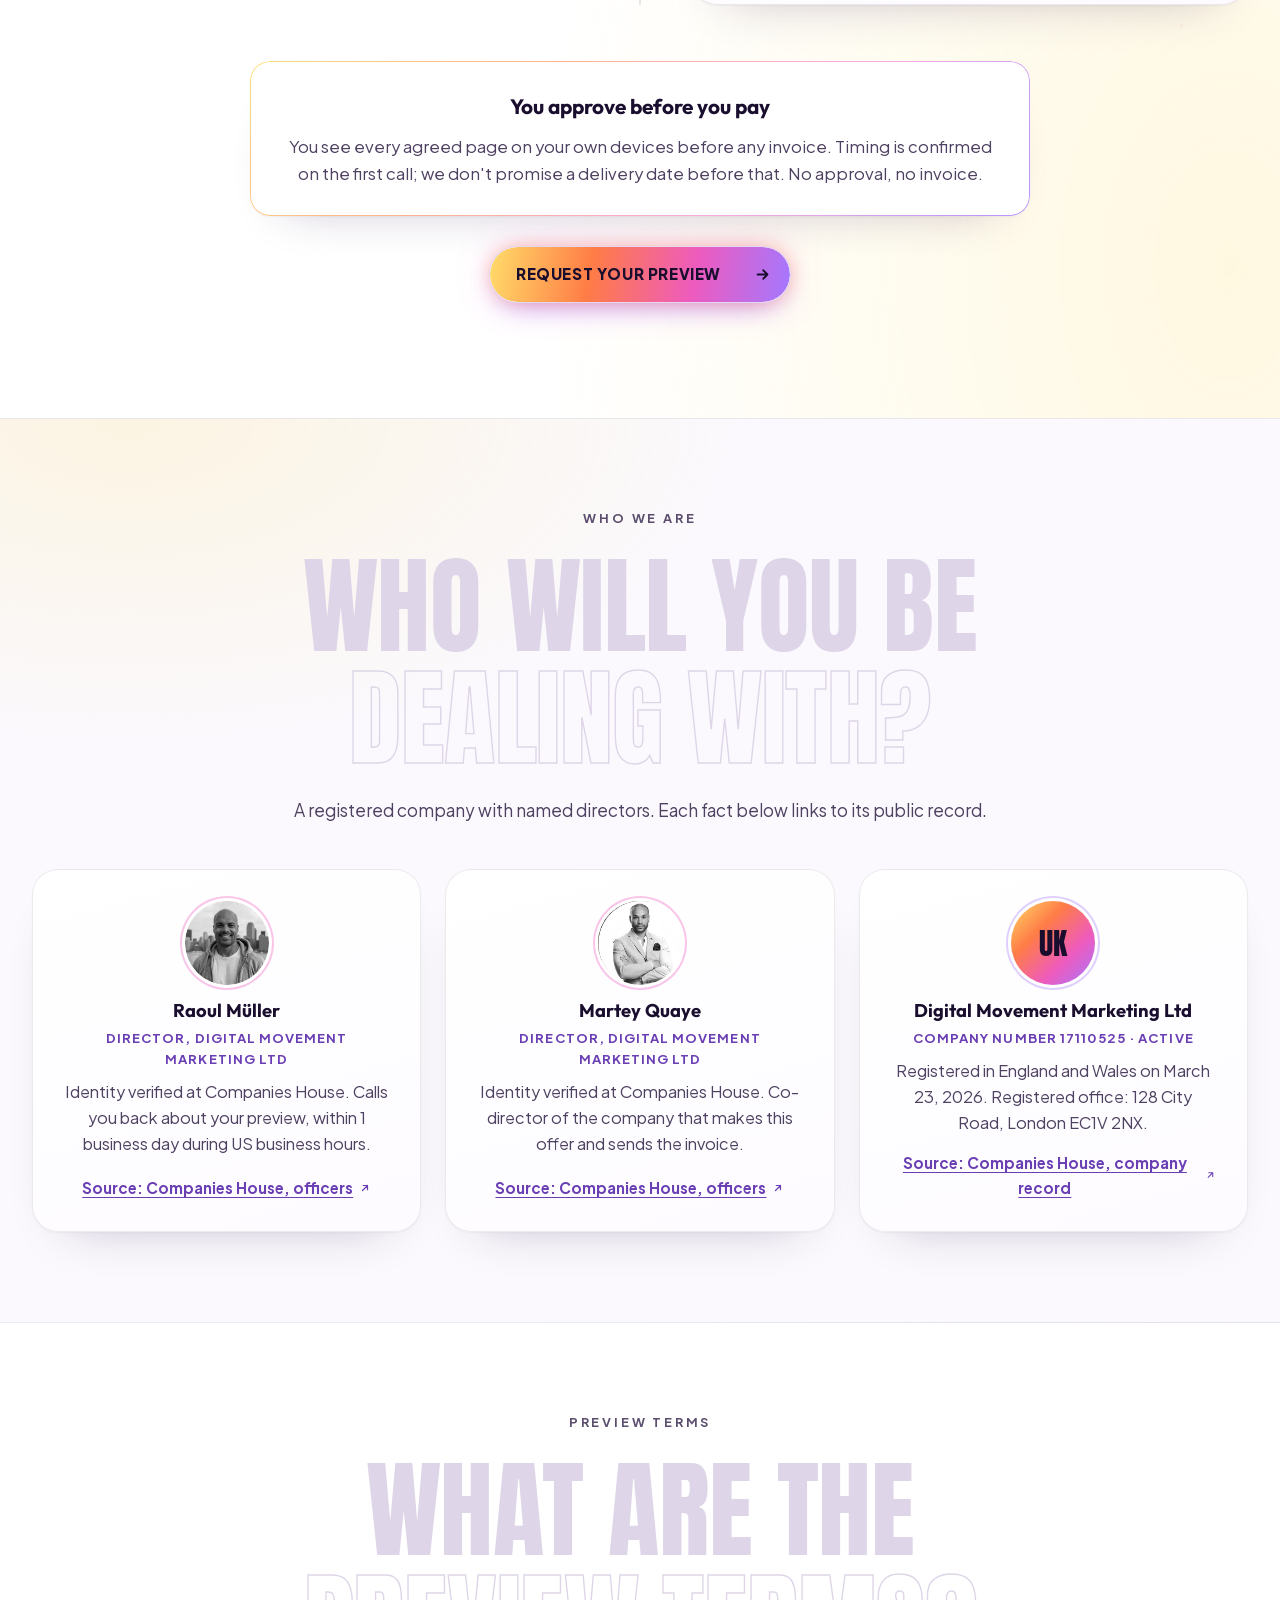
==== commit e7ea2548: "Promote US landing page v1.3 to root Publish the approved v1.3 page and privacy notice v1.2.4 at the" ====
--- a/index.html
+++ b/index.html
@@ -1,5 +1,5 @@
 <!doctype html>
-<!-- Digital Movement US · pay-after website landing page · v1.2.3 · 2026-10-19 · change log: landing-page/README.md -->
+<!-- Digital Movement US · pay-after website landing page · v1.3 · 2026-10-20 · light-theme adaptation of dmtradies.com.au · change log: landing-page/README.md -->
 <html lang="en-US">
 <head>
 <meta charset="utf-8">
@@ -8,12 +8,13 @@
 <meta name="description" content="We build your WordPress website first. Unlimited feedback rounds on the agreed pages, and you pay $2,495 one-time only after you approve it. No deposit. No card.">
 <meta name="robots" content="noindex, follow">
 <link rel="canonical" href="https://us.digitalmovement.uk/">
-<meta name="theme-color" content="#1A0E2E">
+<meta name="theme-color" content="#FFFFFF">
 <link rel="icon" href="assets/favicon.svg" type="image/svg+xml">
 <link rel="icon" href="assets/favicon-192.png" type="image/png" sizes="192x192">
 <link rel="apple-touch-icon" href="assets/favicon-192.png">
+<link rel="preload" href="assets/fonts/outfit-variable.woff2" as="font" type="font/woff2" crossorigin>
 <link rel="preload" href="assets/fonts/plus-jakarta-sans.woff2" as="font" type="font/woff2" crossorigin>
-<link rel="preload" href="assets/fonts/inter-tight.woff2" as="font" type="font/woff2" crossorigin>
+<link rel="preload" href="assets/fonts/anton.woff2" as="font" type="font/woff2" crossorigin>
 <meta property="og:type" content="website">
 <meta property="og:site_name" content="Digital Movement US">
 <meta property="og:locale" content="en_US">
@@ -31,7 +32,8 @@
 <meta name="twitter:description" content="We build your WordPress website first. You pay $2,495 one-time, only after you approve the private preview. No deposit. No card.">
 <meta name="twitter:image" content="https://us.digitalmovement.uk/assets/og-us-websites-v1.1.jpg">
 <meta name="twitter:image:alt" content="Digital Movement. See your website before you pay. $2,495 one-time, paid only after you approve it.">
-<link rel="stylesheet" href="assets/style-v1.2.css">
+<link rel="stylesheet" href="assets/style-v1.3.css">
+<script>document.documentElement.classList.add('js');</script>
 <script type="application/ld+json">
 {"@context":"https://schema.org","@graph":[
 {"@type":"Organization","@id":"https://us.digitalmovement.uk/#org","name":"Digital Movement","legalName":"Digital Movement Marketing Ltd","url":"https://us.digitalmovement.uk/","logo":"https://us.digitalmovement.uk/assets/favicon-512.png","email":"office@digitalmovement.uk","telephone":"+44 7865 064463","identifier":{"@type":"PropertyValue","propertyID":"Companies House company number","value":"17110525"},"address":{"@type":"PostalAddress","streetAddress":"128 City Road","addressLocality":"London","postalCode":"EC1V 2NX","addressCountry":"GB"}},
@@ -40,280 +42,296 @@
 {"@type":"Question","name":"How many changes can I ask for?","acceptedAnswer":{"@type":"Answer","text":"As many as you like. Feedback rounds are unlimited on the agreed pages until you approve your website. New features or pages outside the agreed scope need their own quote."}},
 {"@type":"Question","name":"What happens if I don't approve the preview?","acceptedAnswer":{"@type":"Answer","text":"Then you don't pay for the build. No approval, no invoice: we close the preview. Not replying doesn't count as approval. Your own material, such as your text, photos and domain, stays yours."}},
 {"@type":"Question","name":"Who is this offer for?","acceptedAnswer":{"@type":"Answer","text":"Business owners and decision-makers in the United States who need a new website or a redesign of their current one. The form asks two quick questions to check the fit."}},
-{"@type":"Question","name":"Why are your Google reviews on an Australian profile?","acceptedAnswer":{"@type":"Answer","text":"Digital Movement started in Melbourne, Australia, and its Google reviews sit on that profile. The US offer is made by our UK company, Digital Movement Marketing Ltd."}},
+{"@type":"Question","name":"Who is behind Digital Movement?","acceptedAnswer":{"@type":"Answer","text":"Digital Movement is one team. The US offer is made and invoiced by our UK company, Digital Movement Marketing Ltd. Its directors are Raoul Müller and Martey Quaye, both identity-verified at Companies House."}},
 {"@type":"Question","name":"Can I move my website to another provider later?","acceptedAnswer":{"@type":"Answer","text":"Yes. It's a WordPress website, so it can move to another provider. On payment, we transfer the custom work we own and can assign, with a license inventory. WordPress itself and third-party themes, plugins, fonts and images keep their own licenses, and the inventory lists them."}},
 {"@type":"Question","name":"How long does it take?","acceptedAnswer":{"@type":"Answer","text":"We confirm the build timing on our first call, once we know your pages and what content you already have. We don't promise a delivery date before that."}}
 ]}
 ]}
 </script>
 </head>
-<body>
-<a class="skip" href="#main">Skip to content</a>
-<div class="topline" aria-hidden="true"></div>
-
-<header class="site-header dark">
-  <div class="wrap header">
-    <a class="brand" href="./" aria-label="Digital Movement home">
-      <img src="assets/dm-logo-light.svg" alt="Digital Movement" width="268" height="30">
-    </a>
-    <nav class="nav" aria-label="Page">
-      <a href="#how">How it works</a>
-      <a href="#work">Our work</a>
-      <a href="#reviews">Reviews</a>
-      <a href="#faq">FAQ</a>
+<body class="home">
+<a class="skip-link" href="#main">Skip to content</a>
+<svg class="svg-defs" aria-hidden="true" focusable="false">
+  <defs>
+    <linearGradient id="usGd" gradientUnits="userSpaceOnUse" x1="2" y1="3" x2="22" y2="21"><stop offset="0" stop-color="#E8561F"/><stop offset=".52" stop-color="#D63C8E"/><stop offset="1" stop-color="#7A4FC4"/></linearGradient>
+    <linearGradient id="dmtTopGrad" x1="0" y1="0" x2="1" y2="1"><stop offset="0" stop-color="#FFDC69"/><stop offset=".34" stop-color="#FF7C46"/><stop offset=".68" stop-color="#ED5BBF"/><stop offset="1" stop-color="#A378FF"/></linearGradient>
+  </defs>
+  <symbol id="i-arrow" viewBox="0 0 24 24"><path d="M5 12h14M13 6l6 6-6 6" fill="none" stroke="currentColor" stroke-width="2.6" stroke-linecap="round" stroke-linejoin="round"/></symbol>
+  <symbol id="i-check" viewBox="0 0 24 24"><path d="M5 12.5l4.5 4.5L19 7.5"/></symbol>
+  <symbol id="i-ext" viewBox="0 0 24 24"><path d="M7 17 17 7M8.5 7H17v8.5"/></symbol>
+  <symbol id="i-up" viewBox="0 0 24 24"><path d="M12 19V5M6 11l6-6 6 6"/></symbol>
+  <symbol id="i-phone" viewBox="0 0 24 24"><path d="M21.5 16.6v2.9a1.9 1.9 0 0 1-2.1 1.9 18.8 18.8 0 0 1-8.2-2.9 18.5 18.5 0 0 1-5.7-5.7A18.8 18.8 0 0 1 2.6 4.6 1.9 1.9 0 0 1 4.5 2.5h2.9a1.9 1.9 0 0 1 1.9 1.6c.1.9.4 1.8.7 2.6a1.9 1.9 0 0 1-.4 2L8.3 9.9a15.2 15.2 0 0 0 5.7 5.7l1.2-1.2a1.9 1.9 0 0 1 2-.4c.8.3 1.7.6 2.6.7a1.9 1.9 0 0 1 1.7 1.9z"/></symbol>
+  <symbol id="i-mail" viewBox="0 0 24 24"><rect x="2.5" y="4.5" width="19" height="15" rx="2.5"/><path d="m3 7.5 9 6 9-6"/></symbol>
+  <symbol id="i-clock" viewBox="0 0 24 24"><circle cx="12" cy="12" r="9"/><path d="M12 7.5V12l3 2"/></symbol>
+  <symbol id="i-building" viewBox="0 0 24 24"><path d="M4 21V5.5A1.5 1.5 0 0 1 5.5 4h8A1.5 1.5 0 0 1 15 5.5V21M15 10h3.5a1.5 1.5 0 0 1 1.5 1.5V21M2.5 21h19M8 8h3M8 12h3M8 16h3"/></symbol>
+  <symbol id="i-pin" viewBox="0 0 24 24"><path d="M12 21s-7-6.1-7-11.4a7 7 0 0 1 14 0C19 14.9 12 21 12 21z"/><circle cx="12" cy="9.6" r="2.6"/></symbol>
+  <symbol id="i-desktop" viewBox="0 0 24 24"><rect x="2.5" y="4" width="19" height="12.5" rx="2"/><path d="M8.5 20.5h7M12 16.5v4"/></symbol>
+  <symbol id="i-iphone" viewBox="0 0 24 24"><rect x="6.5" y="2.5" width="11" height="19" rx="2.6"/><path d="M10.5 5.3h3"/></symbol>
+  <symbol id="i-android" viewBox="0 0 24 24"><rect x="6.5" y="2.5" width="11" height="19" rx="1.4"/><circle cx="12" cy="5.4" r=".8"/><path d="M10 18.6h4"/></symbol>
+  <symbol id="i-tablet" viewBox="0 0 24 24"><rect x="3.5" y="3" width="17" height="18" rx="2.2"/><path d="M11 18.2h2"/></symbol>
+  <symbol id="i-s1" viewBox="0 0 24 24"><path d="M8.5 4H6.5A1.5 1.5 0 0 0 5 5.5v14A1.5 1.5 0 0 0 6.5 21h11a1.5 1.5 0 0 0 1.5-1.5v-14A1.5 1.5 0 0 0 17.5 4h-2M9 2.8h6v2.6H9zM8.5 11h7M8.5 15h5"/></symbol>
+  <symbol id="i-s2" viewBox="0 0 24 24"><rect x="3" y="4" width="18" height="16" rx="2"/><path d="M3 9h18M9 9v11"/></symbol>
+  <symbol id="i-s3" viewBox="0 0 24 24"><path d="M2 12s3.6-7 10-7 10 7 10 7-3.6 7-10 7S2 12 2 12z"/><circle cx="12" cy="12" r="3"/></symbol>
+  <symbol id="i-s4" viewBox="0 0 24 24"><circle cx="12" cy="12" r="9"/><path d="M8 12.5l2.7 2.7 5.3-5.7"/></symbol>
+  <symbol id="i-ig" viewBox="0 0 24 24"><rect x="3.2" y="3.2" width="17.6" height="17.6" rx="5" fill="none" stroke="currentColor" stroke-width="2"/><circle cx="12" cy="12" r="4.1" fill="none" stroke="currentColor" stroke-width="2"/><circle cx="17.3" cy="6.7" r="1.25" fill="currentColor"/></symbol>
+  <symbol id="i-fb" viewBox="0 0 24 24"><path fill="currentColor" d="M13.6 21.5v-8.2h2.8l.4-3.3h-3.2V7.9c0-.9.3-1.6 1.6-1.6h1.7V3.4c-.3 0-1.3-.1-2.5-.1-2.5 0-4.2 1.5-4.2 4.3V10H7.4v3.3h2.8v8.2h3.4z"/></symbol>
+  <symbol id="i-star" viewBox="0 0 24 24"><path fill="currentColor" d="M12 2.8l2.75 5.86 6.43.74-4.78 4.37 1.3 6.34L12 16.9l-5.7 3.21 1.3-6.34L2.82 9.4l6.43-.74z"/></symbol>
+  <symbol id="i-stars5" viewBox="0 0 120 24"><g fill="currentColor"><path d="M12 2.8l2.75 5.86 6.43.74-4.78 4.37 1.3 6.34L12 16.9l-5.7 3.21 1.3-6.34L2.82 9.4l6.43-.74z"/><path transform="translate(24 0)" d="M12 2.8l2.75 5.86 6.43.74-4.78 4.37 1.3 6.34L12 16.9l-5.7 3.21 1.3-6.34L2.82 9.4l6.43-.74z"/><path transform="translate(48 0)" d="M12 2.8l2.75 5.86 6.43.74-4.78 4.37 1.3 6.34L12 16.9l-5.7 3.21 1.3-6.34L2.82 9.4l6.43-.74z"/><path transform="translate(72 0)" d="M12 2.8l2.75 5.86 6.43.74-4.78 4.37 1.3 6.34L12 16.9l-5.7 3.21 1.3-6.34L2.82 9.4l6.43-.74z"/><path transform="translate(96 0)" d="M12 2.8l2.75 5.86 6.43.74-4.78 4.37 1.3 6.34L12 16.9l-5.7 3.21 1.3-6.34L2.82 9.4l6.43-.74z"/></g></symbol>
+  <symbol id="i-g" viewBox="0 0 24 24"><path fill="#4285F4" d="M22.56 12.25c0-.78-.07-1.53-.2-2.25H12v4.26h5.92a5.06 5.06 0 0 1-2.2 3.32v2.76h3.56c2.08-1.92 3.28-4.74 3.28-8.09z"/><path fill="#34A853" d="M12 23c2.97 0 5.46-.98 7.28-2.66l-3.56-2.76c-.99.66-2.25 1.06-3.72 1.06-2.86 0-5.29-1.93-6.16-4.53H2.18v2.84A11 11 0 0 0 12 23z"/><path fill="#FBBC05" d="M5.84 14.11a6.6 6.6 0 0 1 0-4.22V7.05H2.18a11 11 0 0 0 0 9.9l3.66-2.84z"/><path fill="#EA4335" d="M12 5.38c1.62 0 3.06.56 4.21 1.64l3.15-3.15A10.6 10.6 0 0 0 12 1 11 11 0 0 0 2.18 7.05l3.66 2.84C6.71 7.31 9.14 5.38 12 5.38z"/></symbol>
+</svg>
+
+<div class="topbar">
+  <div class="wrap topbar-in">
+    <div class="topbar-l">
+      <div class="topbar-social"><a href="https://www.instagram.com/digitalmovement_us/" target="_blank" rel="noopener" aria-label="Digital Movement US on Instagram"><svg viewBox="0 0 24 24" aria-hidden="true" focusable="false"><use href="#i-ig"/></svg></a><a href="https://www.facebook.com/profile.php?id=1459257597261170" target="_blank" rel="noopener" aria-label="Digital Movement US on Facebook"><svg viewBox="0 0 24 24" aria-hidden="true" focusable="false"><use href="#i-fb"/></svg></a></div>
+      <a class="topbar-rating" href="#reviews"><svg class="stars5" viewBox="0 0 120 24" aria-hidden="true" focusable="false"><use href="#i-stars5"/></svg><b>5.0</b><span>on Google<span class="tr-long"> · 100 reviews</span></span></a>
+      <span class="topbar-fact">UK company 17110525 · No deposit</span>
+    </div>
+    <div class="topbar-r">
+      <a class="topbar-link topbar-call" href="tel:+447865064463" aria-label="Call our UK office at +44 7865 064463"><span class="topbar-ring" aria-hidden="true"><svg viewBox="0 0 24 24" focusable="false"><use href="#i-phone"/></svg></span><span>+44 7865 064463</span></a>
+      <a class="topbar-link topbar-email" href="mailto:office@digitalmovement.uk"><svg viewBox="0 0 24 24" aria-hidden="true" focusable="false"><use href="#i-mail"/></svg><span>office@digitalmovement.uk</span></a>
+    </div>
+  </div>
+</div>
+
+<header class="site" id="siteHeader">
+  <div class="wrap">
+    <nav class="nav" aria-label="Main">
+      <a class="brand" href="./" aria-label="Digital Movement, websites for US businesses">
+        <img class="brand-logo" src="assets/dm-logo-positive-crop-v1.3.svg" alt="Digital Movement" width="217" height="26">
+        <span class="brand-by">Websites for US businesses</span>
+      </a>
+      <div class="nav-links" id="navLinks">
+        <a href="#how">How it works</a><a href="#work">Our work</a><a href="#reviews">Reviews</a><a href="#faq">FAQ</a>
+      </div>
+      <div class="nav-right">
+        <a class="btn btn--primary btn--sm nav-cta" href="#request">Request your preview<span class="btn-arrow" aria-hidden="true"><svg viewBox="0 0 24 24" focusable="false"><use href="#i-arrow"/></svg></span></a>
+        <a class="call-mini" href="tel:+447865064463" aria-label="Call our UK office at +44 7865 064463"><svg viewBox="0 0 24 24" aria-hidden="true" focusable="false"><use href="#i-phone"/></svg></a>
+        <button class="burger" id="burger" type="button" aria-label="Open menu" aria-expanded="false" aria-controls="drawer"><i></i><i></i><i></i></button>
+      </div>
     </nav>
-    <div class="header-cta">
-      <a class="header-phone" href="tel:+447865064463">+44 7865 064463</a>
-      <a class="btn btn-sm" href="#request">Request your preview</a>
-    </div>
   </div>
+  <span class="scroll-progress" aria-hidden="true"><i id="scrollProgress"></i></span>
 </header>
+<div class="drawer" id="drawer">
+  <div class="drawer-panel">
+    <a href="#how" class="dl">How it works <span>01</span></a><a href="#work" class="dl">Our work <span>02</span></a><a href="#reviews" class="dl">Reviews <span>03</span></a><a href="#faq" class="dl">FAQ <span>04</span></a>
+    <div class="drawer-foot">
+      <a class="btn btn--primary btn--block" href="#request"><span class="btn-label">Request your preview</span><span class="btn-arrow" aria-hidden="true"><svg viewBox="0 0 24 24" focusable="false"><use href="#i-arrow"/></svg></span></a>
+      <p class="fine">Digital Movement Marketing Ltd · UK company 17110525</p>
+    </div>
+  </div>
+</div>
 
 <main id="main">
-  <section class="dark hero" aria-labelledby="hero-title">
-    <div class="wrap hero-inner">
-      <div class="hero-copy">
-        <p class="eyebrow">Websites for US businesses</p>
-        <h1 id="hero-title">See your website <em>before you pay.</em></h1>
-        <p class="lead">We build your WordPress website first. You review every agreed page in a private preview, ask for changes as often as you like, and pay $2,495 one-time only after you approve it. No deposit. No card.</p>
-        <ul class="guarantees" aria-label="Our guarantees">
-          <li><span class="g-icon" aria-hidden="true"></span><span><strong>Unlimited feedback rounds</strong> on the agreed pages, until you approve</span></li>
-          <li><span class="g-icon" aria-hidden="true"></span><span><strong>Payment only when you approve.</strong> No approval, no invoice</span></li>
+  <section class="hero" id="home" aria-labelledby="hero-title">
+    <div class="aurora" aria-hidden="true"><span class="a1"></span><span class="a2"></span><span class="a3"></span><span class="a4"></span></div>
+    <span class="sweep" aria-hidden="true"></span>
+    <svg class="hero-waves" viewBox="0 0 1600 800" preserveAspectRatio="xMidYMid slice" aria-hidden="true" focusable="false"><defs><linearGradient id="hwG" x1="0" y1="0" x2="1" y2="0"><stop offset="0" stop-color="#FFDC69"/><stop offset=".34" stop-color="#FF7C46"/><stop offset=".68" stop-color="#ED5BBF"/><stop offset="1" stop-color="#A378FF"/></linearGradient></defs><g class="hw-base"><path d="M-100 513.5 L-50 526.4 L0 540.0 L50 553.6 L100 566.5 L150 578.0 L200 587.5 L250 594.6 L300 599.1 L350 600.9 L400 600.0 L450 596.9 L500 592.0 L550 585.7 L600 578.7 L650 571.6 L700 564.8 L750 558.9 L800 554.2 L850 550.8 L900 548.7 L950 547.8 L1000 547.7 L1050 548.1 L1100 548.6 L1150 548.6 L1200 547.7 L1250 545.5 L1300 541.8 L1350 536.5 L1400 529.7 L1450 521.5 L1500 512.5 L1550 503.2 L1600 494.0 L1650 485.7 L1700 478.9 L1750 474.2 L1800 471.9"/><path d="M-100 591.8 L-50 604.7 L0 616.1 L50 625.2 L100 631.6 L150 635.3 L200 636.1 L250 634.2 L300 629.9 L350 623.7 L400 616.2 L450 607.9 L500 599.5 L550 591.6 L600 584.4 L650 578.5 L700 573.9 L750 570.7 L800 568.6 L850 567.4 L900 566.7 L950 566.1 L1000 565.1 L1050 563.2 L1100 560.2 L1150 555.8 L1200 550.1 L1250 543.0 L1300 534.9 L1350 526.2 L1400 517.5 L1450 509.2 L1500 502.1 L1550 496.8 L1600 493.8 L1650 493.4 L1700 495.9 L1750 501.4 L1800 509.8"/><path d="M-100 666.1 L-50 671.7 L0 674.2 L50 673.7 L100 670.3 L150 664.5 L200 656.8 L250 647.7 L300 637.8 L350 627.9 L400 618.4 L450 609.8 L500 602.4 L550 596.4 L600 591.7 L650 588.3 L700 585.8 L750 583.9 L800 582.1 L850 579.9 L900 577.1 L950 573.3 L1000 568.3 L1050 562.1 L1100 554.9 L1150 547.0 L1200 538.7 L1250 530.7 L1300 523.5 L1350 517.8 L1400 514.0 L1450 512.8 L1500 514.4 L1550 519.0 L1600 526.7 L1650 537.1 L1700 550.0 L1750 564.7 L1800 580.7"/><path d="M-100 713.3 L-50 708.3 L0 700.7 L50 691.1 L100 680.2 L150 668.5 L200 656.8 L250 645.5 L300 635.3 L350 626.3 L400 618.7 L450 612.6 L500 607.7 L550 603.8 L600 600.6 L650 597.6 L700 594.3 L750 590.6 L800 586.0 L850 580.4 L900 573.9 L950 566.7 L1000 559.0 L1050 551.3 L1100 544.1 L1150 538.0 L1200 533.7 L1250 531.6 L1300 532.2 L1350 535.8 L1400 542.4 L1450 552.2 L1500 564.6 L1550 579.4 L1600 596.0 L1650 613.5 L1700 631.3 L1750 648.4 L1800 664.3"/><path d="M-100 726.4 L-50 713.5 L0 699.9 L50 686.3 L100 673.3 L150 661.2 L200 650.6 L250 641.4 L300 633.8 L350 627.5 L400 622.3 L450 617.8 L500 613.6 L550 609.4 L600 604.8 L650 599.5 L700 593.5 L750 586.9 L800 579.7 L850 572.3 L900 565.2 L950 558.9 L1000 554.0 L1050 551.1 L1100 550.6 L1150 553.0 L1200 558.5 L1250 567.1 L1300 578.7 L1350 593.0 L1400 609.5 L1450 627.5 L1500 646.3 L1550 665.1 L1600 683.0 L1650 699.3 L1700 713.4 L1750 724.7 L1800 733.1"/><path d="M-100 716.2 L-50 701.4 L0 687.7 L50 675.5 L100 664.8 L150 655.8 L200 648.2 L250 641.8 L300 636.3 L350 631.2 L400 626.1 L450 620.8 L500 615.1 L550 608.8 L600 602.1 L650 595.1 L700 588.2 L750 581.8 L800 576.5 L850 572.9 L900 571.3 L950 572.4 L1000 576.5 L1050 583.7 L1100 594.0 L1150 607.2 L1200 623.0 L1250 640.8 L1300 660.0 L1350 679.6 L1400 698.9 L1450 717.1 L1500 733.4 L1550 747.3 L1600 758.1 L1650 765.8 L1700 770.1 L1750 771.2 L1800 769.3"/><path d="M-100 700.8 L-50 689.0 L0 678.8 L50 670.3 L100 663.0 L150 656.6 L200 650.8 L250 645.2 L300 639.6 L350 633.6 L400 627.4 L450 620.8 L500 614.2 L550 607.9 L600 602.4 L650 598.2 L700 595.7 L750 595.5 L800 598.1 L850 603.7 L900 612.4 L950 624.1 L1000 638.7 L1050 655.6 L1100 674.3 L1150 694.1 L1200 714.0 L1250 733.4 L1300 751.3 L1350 767.1 L1400 780.1 L1450 789.9 L1500 796.3 L1550 799.3 L1600 798.9 L1650 795.7 L1700 790.0 L1750 782.4 L1800 773.7"/><path d="M-100 693.6 L-50 685.8 L0 679.1 L50 673.1 L100 667.3 L150 661.7 L200 655.9 L250 649.9 L300 643.8 L350 637.9 L400 632.4 L450 627.9 L500 624.8 L550 623.6 L600 624.7 L650 628.7 L700 635.6 L750 645.6 L800 658.4 L850 674.0 L900 691.6 L950 710.7 L1000 730.6 L1050 750.4 L1100 769.2 L1150 786.2 L1200 800.8 L1250 812.4 L1300 820.6 L1350 825.2 L1400 826.3 L1450 824.0 L1500 818.8 L1550 811.2 L1600 801.8 L1650 791.4 L1700 780.6 L1750 770.0 L1800 760.0"/><path d="M-100 697.9 L-50 692.6 L0 687.4 L50 682.2 L100 676.9 L150 671.6 L200 666.6 L250 662.3 L300 658.9 L350 657.1 L400 657.2 L450 659.7 L500 664.9 L550 673.0 L600 684.0 L650 697.7 L700 713.8 L750 731.7 L800 750.8 L850 770.2 L900 789.2 L950 806.9 L1000 822.4 L1050 835.3 L1100 844.8 L1150 850.7 L1200 853.0 L1250 851.5 L1300 846.8 L1350 839.1 L1400 829.2 L1450 817.7 L1500 805.3 L1550 792.7 L1600 780.5 L1650 769.3 L1700 759.3 L1750 750.9 L1800 744.0"/></g><g class="hw-pulse"><path class="p0" d="M-100 513.5 L-50 526.4 L0 540.0 L50 553.6 L100 566.5 L150 578.0 L200 587.5 L250 594.6 L300 599.1 L350 600.9 L400 600.0 L450 596.9 L500 592.0 L550 585.7 L600 578.7 L650 571.6 L700 564.8 L750 558.9 L800 554.2 L850 550.8 L900 548.7 L950 547.8 L1000 547.7 L1050 548.1 L1100 548.6 L1150 548.6 L1200 547.7 L1250 545.5 L1300 541.8 L1350 536.5 L1400 529.7 L1450 521.5 L1500 512.5 L1550 503.2 L1600 494.0 L1650 485.7 L1700 478.9 L1750 474.2 L1800 471.9" style="animation-delay:-0.0s"/><path class="p2" d="M-100 666.1 L-50 671.7 L0 674.2 L50 673.7 L100 670.3 L150 664.5 L200 656.8 L250 647.7 L300 637.8 L350 627.9 L400 618.4 L450 609.8 L500 602.4 L550 596.4 L600 591.7 L650 588.3 L700 585.8 L750 583.9 L800 582.1 L850 579.9 L900 577.1 L950 573.3 L1000 568.3 L1050 562.1 L1100 554.9 L1150 547.0 L1200 538.7 L1250 530.7 L1300 523.5 L1350 517.8 L1400 514.0 L1450 512.8 L1500 514.4 L1550 519.0 L1600 526.7 L1650 537.1 L1700 550.0 L1750 564.7 L1800 580.7" style="animation-delay:-3.8s"/><path class="p1" d="M-100 726.4 L-50 713.5 L0 699.9 L50 686.3 L100 673.3 L150 661.2 L200 650.6 L250 641.4 L300 633.8 L350 627.5 L400 622.3 L450 617.8 L500 613.6 L550 609.4 L600 604.8 L650 599.5 L700 593.5 L750 586.9 L800 579.7 L850 572.3 L900 565.2 L950 558.9 L1000 554.0 L1050 551.1 L1100 550.6 L1150 553.0 L1200 558.5 L1250 567.1 L1300 578.7 L1350 593.0 L1400 609.5 L1450 627.5 L1500 646.3 L1550 665.1 L1600 683.0 L1650 699.3 L1700 713.4 L1750 724.7 L1800 733.1" style="animation-delay:-7.6s"/><path class="p0" d="M-100 700.8 L-50 689.0 L0 678.8 L50 670.3 L100 663.0 L150 656.6 L200 650.8 L250 645.2 L300 639.6 L350 633.6 L400 627.4 L450 620.8 L500 614.2 L550 607.9 L600 602.4 L650 598.2 L700 595.7 L750 595.5 L800 598.1 L850 603.7 L900 612.4 L950 624.1 L1000 638.7 L1050 655.6 L1100 674.3 L1150 694.1 L1200 714.0 L1250 733.4 L1300 751.3 L1350 767.1 L1400 780.1 L1450 789.9 L1500 796.3 L1550 799.3 L1600 798.9 L1650 795.7 L1700 790.0 L1750 782.4 L1800 773.7" style="animation-delay:-11.4s"/><path class="p2" d="M-100 697.9 L-50 692.6 L0 687.4 L50 682.2 L100 676.9 L150 671.6 L200 666.6 L250 662.3 L300 658.9 L350 657.1 L400 657.2 L450 659.7 L500 664.9 L550 673.0 L600 684.0 L650 697.7 L700 713.8 L750 731.7 L800 750.8 L850 770.2 L900 789.2 L950 806.9 L1000 822.4 L1050 835.3 L1100 844.8 L1150 850.7 L1200 853.0 L1250 851.5 L1300 846.8 L1350 839.1 L1400 829.2 L1450 817.7 L1500 805.3 L1550 792.7 L1600 780.5 L1650 769.3 L1700 759.3 L1750 750.9 L1800 744.0" style="animation-delay:-15.2s"/></g></svg>
+    <span class="stars" aria-hidden="true"></span>
+    <span class="stars2" aria-hidden="true"></span>
+    <div class="wrap">
+      <div class="hero-inner">
+        <div class="hero-copy rv">
+          <p class="eyebrow">Websites for US businesses</p>
+          <h1 id="hero-title"><span class="h-solid">See your website <em>before you pay</em>.</span></h1>
+          <p class="hero-sub">We build your WordPress website first. You review every agreed page in a private preview, ask for changes as often as you like, and pay $2,495 one-time only after you approve it. No deposit. No card.</p>
+          <div class="found-on">
+            <span class="fo-label">Preview it on:</span>
+            <ul class="fo-list">
+              <li><svg viewBox="0 0 24 24" aria-hidden="true" focusable="false"><use href="#i-desktop"/></svg>Desktop</li>
+              <li><svg viewBox="0 0 24 24" aria-hidden="true" focusable="false"><use href="#i-iphone"/></svg>iPhone</li>
+              <li><svg viewBox="0 0 24 24" aria-hidden="true" focusable="false"><use href="#i-android"/></svg>Android</li>
+              <li><svg viewBox="0 0 24 24" aria-hidden="true" focusable="false"><use href="#i-tablet"/></svg>Tablet</li>
+            </ul>
+          </div>
+        </div>
+
+        <div class="hero-form lead rv" id="request" data-prefix="h-" data-source="hero">
+          <div class="hf-head">
+            <div class="hf-top">
+              <span class="hf-tag"><i aria-hidden="true"></i>Callback within 1 business day</span>
+              <a class="hf-rating" href="#reviews" aria-label="5.0 stars from 100 Google reviews"><svg class="stars5" viewBox="0 0 120 24" aria-hidden="true" focusable="false"><use href="#i-stars5"/></svg><b>5.0</b><span class="hf-count">100 Google reviews</span></a>
+            </div>
+            <h2 id="h-title">Request your preview</h2>
+            <p>Answer two quick questions, leave your phone number, and Raoul will call you back to talk through services, pages and timing.</p>
+          </div>
+          <form id="h-form" novalidate aria-labelledby="h-title" data-endpoint="https://api.hsforms.com/submissions/v3/integration/submit/149472643/441b02d8-30a7-4d1b-91f3-981f87f298b0">
+            <fieldset class="q" id="h-q-owner">
+              <legend>Are you the owner or a decision-maker of the business?</legend>
+              <div class="pills">
+                <label><input type="radio" name="owner" value="yes" required><span>Yes</span></label>
+                <label><input type="radio" name="owner" value="no"><span>No</span></label>
+              </div>
+            </fieldset>
+            <fieldset class="q" id="h-q-budget">
+              <legend>$2,495 one-time, paid only after you approve it. Does that fit your budget?</legend>
+              <div class="pills">
+                <label><input type="radio" name="budget" value="yes" required><span>Yes</span></label>
+                <label><input type="radio" name="budget" value="no"><span>No</span></label>
+              </div>
+            </fieldset>
+            <p class="field-error q-error" id="h-q-error" hidden>Please answer both questions.</p>
+            <div class="fields" id="h-fields">
+              <div class="grid-2">
+                <div class="field">
+                  <label for="h-name">Full name</label>
+                  <input id="h-name" name="name" type="text" autocomplete="name" required aria-describedby="h-e-name" placeholder="Jane Smith">
+                  <p class="field-error" id="h-e-name" hidden>Please enter your name.</p>
+                </div>
+                <div class="field">
+                  <label for="h-phone">Phone</label>
+                  <input id="h-phone" name="phone" type="tel" inputmode="tel" autocomplete="tel" required aria-describedby="h-e-phone" placeholder="(555) 123-4567">
+                  <p class="field-error" id="h-e-phone" hidden>Please enter a phone number with area code.</p>
+                </div>
+                <div class="field">
+                  <label for="h-email">Email</label>
+                  <input id="h-email" name="email" type="email" autocomplete="email" required aria-describedby="h-e-email" placeholder="jane@yourbusiness.com">
+                  <p class="field-error" id="h-e-email" hidden>Please enter a valid email address.</p>
+                </div>
+                <div class="field">
+                  <label for="h-company">Business name</label>
+                  <input id="h-company" name="company" type="text" autocomplete="organization" required aria-describedby="h-e-company" placeholder="Smith Plumbing">
+                  <p class="field-error" id="h-e-company" hidden>Please enter your business name.</p>
+                </div>
+              </div>
+              <div class="hp" aria-hidden="true">
+                <label for="h-website">Leave this field empty</label>
+                <input id="h-website" name="company_website" type="text" tabindex="-1" autocomplete="off">
+              </div>
+              <div class="consent">
+                <input id="h-consent" name="consent" type="checkbox" required aria-describedby="h-e-consent">
+                <p class="consent-text"><label for="h-consent"><strong>I agree to calls and texts about my request.</strong> Digital Movement may call or text you at this number about your website request. Message and data rates may apply. Text STOP to stop. Consent is not required to buy anything.</label> <a href="privacy/">Privacy notice</a></p>
+                <p class="field-error" id="h-e-consent" hidden>Please tick the box so we may call you back.</p>
+              </div>
+              <button class="btn btn--primary btn--block" type="submit" id="h-submit"><span class="btn-label">Request my preview</span><span class="btn-arrow" aria-hidden="true"><svg viewBox="0 0 24 24" focusable="false"><use href="#i-arrow"/></svg></span></button>
+              <p class="reassure"><span class="lock" aria-hidden="true"><svg viewBox="0 0 24 24" focusable="false"><use href="#i-check"/></svg></span>Unlimited feedback rounds. You pay only when you approve.</p>
+              <p class="form-fine">No deposit, no card. You pay $2,495, one-time, only after you approve your website in writing.</p>
+            </div>
+            <div class="form-state" id="h-state-no" hidden tabindex="-1">
+              <h3>Thanks for checking</h3>
+              <p>This offer is for business owners and decision-makers, at $2,495 paid after approval. If that changes, you're welcome back anytime.</p>
+              <button class="link-btn" type="button" id="h-restart">Change my answers</button>
+            </div>
+            <p class="form-alert" id="h-alert" role="alert" hidden></p>
+            <noscript><p class="form-alert">This form needs JavaScript. Call <a href="tel:+447865064463">+44 7865 064463</a> or email <a href="mailto:office@digitalmovement.uk">office@digitalmovement.uk</a>.</p></noscript>
+          </form>
+          <div class="form-state form-done" id="h-state-done" hidden tabindex="-1">
+            <span class="ok-ic" aria-hidden="true"><svg viewBox="0 0 24 24" focusable="false"><use href="#i-check"/></svg></span>
+            <h3>Thanks! We'll call you within 1 business day</h3>
+            <p>We'll call or text you during US business hours to talk through your services, pages and timing. This request doesn't order a website or cost anything.</p>
+          </div>
+        </div>
+
+        <div class="hero-proof rv">
+          <ul class="hero-checks" aria-label="Our guarantees">
+            <li><span class="hc-ic" aria-hidden="true"><svg viewBox="0 0 24 24" focusable="false"><use href="#i-check"/></svg></span><span><strong>Unlimited feedback rounds</strong> on the agreed pages, until you approve</span></li>
+            <li><span class="hc-ic" aria-hidden="true"><svg viewBox="0 0 24 24" focusable="false"><use href="#i-check"/></svg></span><span><strong>Payment only when you approve.</strong> No approval, no invoice</span></li>
+          </ul>
+          <div class="hero-awards">
+            <a class="dmt-badge" href="https://www.digitalreference.co/insights/marketing-professionals/best-digital-marketing-agencies-companies-in-australia" target="_blank" rel="noopener" aria-label="Digital Movement, listed 3rd of 10 by Digital Reference, September 2026. Opens the list.">
+              <span class="dmt-badge-in"><span class="db-org">Digital Reference</span><span class="db-year">2026</span><span class="db-title">Listed 3rd of&nbsp;10</span><span class="db-sub">Digital Movement · September 2026</span></span>
+            </a>
+            <a class="g-rating-card" href="https://www.google.com/maps/place/?q=place_id:ChIJuTdQJjZp1moR_AEpV_uVCp8" target="_blank" rel="noopener" aria-label="Google rating 5.0 out of 5 from 100 reviews. Opens the Digital Movement profile on Google Maps.">
+              <span class="grc-g" aria-hidden="true"><svg viewBox="0 0 24 24" focusable="false"><use href="#i-g"/></svg></span>
+              <span class="grc-body"><span class="grc-label">Google rating</span><span class="grc-score"><b>5.0</b><svg class="grc-stars" viewBox="0 0 120 24" aria-hidden="true" focusable="false"><use href="#i-stars5"/></svg></span><span class="grc-count">Based on 100 reviews</span></span>
+            </a>
+          </div>
+          <div class="hero-byline">
+            <img src="assets/raoul-160-v1.2.webp" alt="Raoul Müller" width="52" height="52">
+            <p><strong>Raoul Müller</strong>, director of Digital Movement Marketing Ltd, calls you back within 1 business day, during US business hours.</p>
+          </div>
+        </div>
+      </div>
+    </div>
+  </section>
+
+  <section class="statement" aria-labelledby="st-title">
+    <div class="wrap">
+      <div class="st-grid">
+        <h2 class="st-head rv lit" id="st-title"><span><i><span class="w">Facts</span> <span class="w">you</span> <span class="w">can</span></i></span> <span><i class="accent"><span class="w">check.</span></i></span></h2>
+        <ul class="awards rv awards--stats">
+          <li>
+            <a class="awards-link" href="https://capedigital.com.au/post/top-10-digital-marketing-agency-in-australia" target="_blank" rel="noopener">
+              <p class="aw-stat"><span>Top 10</span></p>
+              <h3 class="aw-title">Cape Digital: Top 10 agencies in Australia, 2026</h3>
+              <p class="aw-meta">Digital Movement, 7th of 10</p>
+            </a>
+          </li>
+          <li>
+            <a class="awards-link" href="https://www.digitalreference.co/insights/marketing-professionals/best-digital-marketing-agencies-companies-in-australia" target="_blank" rel="noopener">
+              <p class="aw-stat"><span>Listed</span></p>
+              <h3 class="aw-title">Digital Reference: agencies in Australia, 2026</h3>
+              <p class="aw-meta">Digital Movement, 3rd of 10</p>
+            </a>
+          </li>
+          <li>
+            <a class="awards-link" href="https://www.google.com/maps/place/?q=place_id:ChIJuTdQJjZp1moR_AEpV_uVCp8" target="_blank" rel="noopener">
+              <p class="aw-stat"><span>5.0</span><svg viewBox="0 0 24 24" aria-hidden="true" focusable="false"><use href="#i-star"/></svg></p>
+              <h3 class="aw-title">Google rating from 100 reviews, as of Oct. 19, 2026</h3>
+              <p class="aw-meta">Digital Movement on Google</p>
+            </a>
+          </li>
+          <li>
+            <a class="awards-link" href="#terms">
+              <p class="aw-stat"><span>$0</span></p>
+              <h3 class="aw-title">No deposit, no card. You pay only after you approve.</h3>
+              <p class="aw-meta">Offer by Digital Movement Marketing Ltd</p>
+            </a>
+          </li>
         </ul>
-        <div class="byline">
-          <img src="assets/raoul-160-v1.2.webp" alt="Raoul Müller" width="56" height="56">
-          <p><strong>Raoul Müller</strong>, director of Digital Movement Marketing Ltd, calls you back within 1 business day, during US business hours.</p>
-        </div>
-      </div>
-
-      <div class="form-card" id="request">
-        <form id="lead-form" novalidate aria-labelledby="form-title" data-endpoint="https://api.hsforms.com/submissions/v3/integration/submit/149472643/441b02d8-30a7-4d1b-91f3-981f87f298b0">
-          <div class="form-head">
-            <h2 id="form-title">Request your preview</h2>
-          </div>
-
-          <fieldset class="q" id="q-owner">
-            <legend>Are you the owner or a decision-maker of the business?</legend>
-            <div class="pills">
-              <label><input type="radio" name="owner" value="yes" required><span>Yes</span></label>
-              <label><input type="radio" name="owner" value="no"><span>No</span></label>
-            </div>
-          </fieldset>
-          <fieldset class="q" id="q-budget">
-            <legend>$2,495 one-time, paid only after you approve it. Does that fit your budget?</legend>
-            <div class="pills">
-              <label><input type="radio" name="budget" value="yes" required><span>Yes</span></label>
-              <label><input type="radio" name="budget" value="no"><span>No</span></label>
-            </div>
-          </fieldset>
-          <p class="field-error q-error" id="q-error" hidden>Please answer both questions.</p>
-
-          <div class="contact-fields" id="contact-fields">
-            <div class="grid-2">
-              <div class="field">
-                <label for="f-name">Full name</label>
-                <input id="f-name" name="name" type="text" autocomplete="name" required aria-describedby="e-name">
-                <p class="field-error" id="e-name" hidden>Please enter your name.</p>
-              </div>
-              <div class="field">
-                <label for="f-phone">Phone</label>
-                <input id="f-phone" name="phone" type="tel" inputmode="tel" autocomplete="tel" required aria-describedby="e-phone">
-                <p class="field-error" id="e-phone" hidden>Please enter a phone number with area code.</p>
-              </div>
-              <div class="field">
-                <label for="f-email">Email</label>
-                <input id="f-email" name="email" type="email" autocomplete="email" required aria-describedby="e-email">
-                <p class="field-error" id="e-email" hidden>Please enter a valid email address.</p>
-              </div>
-              <div class="field">
-                <label for="f-company">Business name</label>
-                <input id="f-company" name="company" type="text" autocomplete="organization" required aria-describedby="e-company">
-                <p class="field-error" id="e-company" hidden>Please enter your business name.</p>
-              </div>
-            </div>
-            <div class="hp" aria-hidden="true">
-              <label for="f-website">Leave this field empty</label>
-              <input id="f-website" name="company_website" type="text" tabindex="-1" autocomplete="off">
-            </div>
-            <div class="consent">
-              <input id="f-consent" name="consent" type="checkbox" required aria-describedby="e-consent">
-              <p class="consent-text"><label for="f-consent"><strong>I agree to calls and texts about my request.</strong> Digital Movement may call or text you at this number about your website request. Message and data rates may apply. Text STOP to stop. Consent is not required to buy anything.</label> <a href="privacy/">Privacy notice</a></p>
-              <p class="field-error" id="e-consent" hidden>Please tick the box so we may call you back.</p>
-            </div>
-            <button class="btn btn-block" type="submit" id="submit-btn">Request my preview</button>
-            <p class="reassure"><span class="lock" aria-hidden="true"></span>Unlimited feedback rounds. You pay only when you approve.</p>
-          </div>
-
-          <div class="form-state" id="state-no" hidden tabindex="-1">
-            <h3>Thanks for checking</h3>
-            <p>This offer is for business owners and decision-makers, at $2,495 paid after approval. If that changes, you're welcome back anytime.</p>
-            <button class="link-btn" type="button" id="restart">Change my answers</button>
-          </div>
-          <p class="form-alert" id="form-alert" role="alert" hidden></p>
-          <noscript><p class="form-alert">This form needs JavaScript. Call <a href="tel:+447865064463">+44 7865 064463</a> or email <a href="mailto:office@digitalmovement.uk">office@digitalmovement.uk</a>.</p></noscript>
-        </form>
-        <div class="form-state form-done" id="state-done" hidden tabindex="-1">
-          <h2>Thanks! We'll call you within 1 business day</h2>
-          <p>We'll call or text you during US business hours to talk through your services, pages and timing. This request doesn't order a website or cost anything.</p>
-        </div>
-      </div>
-    </div>
-  </section>
-
-  <section class="trustbar" aria-label="Why it's safe to ask">
-    <div class="wrap trust-row">
-      <a class="trust" href="#reviews">
-        <span class="stars" aria-hidden="true">★★★★★</span>
-        <span><strong>5.0 on Google</strong> 100 reviews · Melbourne profile</span>
-      </a>
-      <div class="trust"><span class="t-icon" aria-hidden="true"><svg viewBox="0 0 24 24" width="18" height="18" fill="none" stroke="currentColor" stroke-width="2.2" stroke-linecap="round" stroke-linejoin="round"><path d="M20 11a8 8 0 0 0-14.3-4.9L4 8"/><path d="M4 3v5h5"/><path d="M4 13a8 8 0 0 0 14.3 4.9L20 16"/><path d="M20 21v-5h-5"/></svg></span><span><strong>Unlimited feedback rounds</strong> On the agreed pages, until you approve</span></div>
-      <div class="trust"><span class="t-icon" aria-hidden="true"><svg viewBox="0 0 24 24" width="18" height="18" fill="none" stroke="currentColor" stroke-width="2.2" stroke-linecap="round" stroke-linejoin="round"><path d="M5 12.5l4.5 4.5L19 7.5"/></svg></span><span><strong>Payment only when you approve</strong> No approval, no invoice</span></div>
-      <div class="trust"><span class="t-icon" aria-hidden="true"><svg viewBox="0 0 24 24" width="18" height="18" fill="none" stroke="currentColor" stroke-width="2.2" stroke-linecap="round" stroke-linejoin="round"><rect x="3" y="5.5" width="18" height="13" rx="2.5"/><path d="M3 10h18"/><path d="M4 4l16 16"/></svg></span><span><strong>No deposit, no card</strong> Nothing to pay for the preview</span></div>
-    </div>
-  </section>
-
-  <section class="section section-alt" id="how" aria-labelledby="how-title">
-    <div class="wrap">
-      <p class="kicker">How it works</p>
-      <h2 id="how-title">How does the pay-after preview work?</h2>
-      <p class="intro">Four steps. You decide before you pay.</p>
-      <ol class="steps">
-        <li>
-          <h3>Request your preview</h3>
-          <p>Answer two quick questions and leave your number in the form on this page (or in our Facebook or Instagram ad). We call you within 1 business day, during US business hours, to talk through your services, pages and timing.</p>
-        </li>
-        <li>
-          <h3>We build your website first</h3>
-          <p>Up to seven agreed pages, with writing, mobile layouts and a contact form. We build it privately. Nothing goes live yet.</p>
-        </li>
-        <li>
-          <h3>Review and ask for changes</h3>
-          <p>You get a private link to your finished website. Ask for changes as often as you like, on the agreed pages, until you're happy with it.</p>
-        </li>
-        <li>
-          <h3>Approve, then pay</h3>
-          <p>You pay only after you approve it in writing: then we send one invoice for $2,495. After payment, your website goes live and we hand it over to you. No approval, no invoice.</p>
-        </li>
-      </ol>
-      <div class="after-steps">
-        <p>No deposit and no card for the preview.</p>
-        <a class="btn" href="#request">Request your preview</a>
-      </div>
-    </div>
-  </section>
-
-  <section class="section dark work" id="work" aria-labelledby="work-title">
-    <div class="wrap">
-      <p class="kicker">Our work</p>
-      <h2 id="work-title">Which websites have we built?</h2>
-      <p class="intro">Live websites from our team. Open any of them to see it working on your own phone.</p>
-      <div class="projects">
-        <article class="project">
-          <div class="device">
-            <div class="browser"><div class="bar" aria-hidden="true"><i></i><i></i><i></i><span>addressbali.com</span></div><img src="assets/work/addressbali-desktop-v1.2.webp" alt="Address Bali website on a desktop screen" width="1200" height="750" loading="lazy" decoding="async"></div>
-            <div class="phone"><img src="assets/work/addressbali-mobile-v1.2.webp" alt="Address Bali website on a phone" width="360" height="779" loading="lazy" decoding="async"></div>
-          </div>
-          <div class="project-body">
-            <h3>Address Bali</h3>
-            <p class="meta">Beachfront residences · Canggu, Bali</p>
-            <p>Website design and build: residence, amenities, location, investor and broker pages, brochure download and lead forms.</p>
-            <a class="ext" href="https://addressbali.com/" target="_blank" rel="noopener">Visit addressbali.com</a>
-          </div>
-        </article>
-        <article class="project">
-          <div class="device">
-            <div class="browser"><div class="bar" aria-hidden="true"><i></i><i></i><i></i><span>azuralivingbali.com</span></div><img src="assets/work/azura-desktop-v1.2.webp" alt="Azura Living Bali website on a desktop screen" width="1200" height="750" loading="lazy" decoding="async"></div>
-            <div class="phone"><img src="assets/work/azura-mobile-v1.2.webp" alt="Azura Living Bali website on a phone" width="360" height="779" loading="lazy" decoding="async"></div>
-          </div>
-          <div class="project-body">
-            <h3>Azura Living Bali</h3>
-            <p class="meta">Villa investment project · Tabanan, Bali</p>
-            <p>Website, hosting and search setup for twelve boutique villas: ROI calculator, brochure download and discovery-call booking.</p>
-            <a class="ext" href="https://azuralivingbali.com/" target="_blank" rel="noopener">Visit azuralivingbali.com</a>
-          </div>
-        </article>
-        <article class="project">
-          <div class="device">
-            <div class="browser"><div class="bar" aria-hidden="true"><i></i><i></i><i></i><span>cex.koeln</span></div><img src="assets/work/cex-desktop-v1.2.webp" alt="CEx website on a desktop screen" width="1200" height="750" loading="lazy" decoding="async"></div>
-            <div class="phone"><img src="assets/work/cex-mobile-v1.2.webp" alt="CEx website on a phone" width="360" height="779" loading="lazy" decoding="async"></div>
-          </div>
-          <div class="project-body">
-            <h3>CEx</h3>
-            <p class="meta">Management consulting · Cologne, Germany</p>
-            <p>WordPress website in German: service pages, local pages for the Cologne area, a blog, and a contact form on every page.</p>
-            <a class="ext" href="https://cex.koeln/" target="_blank" rel="noopener">Visit cex.koeln</a>
-          </div>
-        </article>
-        <article class="project">
-          <div class="device">
-            <div class="browser"><div class="bar" aria-hidden="true"><i></i><i></i><i></i><span>cunos.co.uk</span></div><img src="assets/work/cunos-desktop-v1.2.webp" alt="Cunos Consulting website on a desktop screen" width="1200" height="750" loading="lazy" decoding="async"></div>
-            <div class="phone"><img src="assets/work/cunos-mobile-v1.2.webp" alt="Cunos Consulting website on a phone" width="360" height="779" loading="lazy" decoding="async"></div>
-          </div>
-          <div class="project-body">
-            <h3>Cunos Consulting</h3>
-            <p class="meta">Finance consulting · London, UK</p>
-            <p>Website for senior finance support: homepage, three service pages and a 30-second self-assessment.</p>
-            <a class="ext" href="https://cunos.co.uk/" target="_blank" rel="noopener">Visit cunos.co.uk</a>
-          </div>
-        </article>
-      </div>
-    </div>
-  </section>
-
-  <section class="section" id="reviews" aria-labelledby="reviews-title">
-    <div class="wrap">
-      <div class="reviews-head">
-        <div>
-          <p class="kicker">Reviews</p>
-          <h2 id="reviews-title">What do clients say on Google?</h2>
-        </div>
-        <a class="rating-card" href="https://www.google.com/maps/place/?q=place_id:ChIJuTdQJjZp1moR_AEpV_uVCp8" target="_blank" rel="noopener">
-          <span class="rating-num">5.0</span>
-          <span class="rating-side"><span class="stars" aria-hidden="true">★★★★★</span><span>100 reviews on Google</span><span class="small">Read them on Google</span></span>
-        </a>
-      </div>
-      <p class="disclose">These reviews are on the Google profile of Digital Movement in Melbourne, Australia, where our agency started. The US offer is made by our UK company, Digital Movement Marketing Ltd. Each quote is copied word for word from the review, "…" marks where we shortened it, and each review describes that client's own experience. Rating and review count read on Google on October 19, 2026.</p>
-      <div class="reviews">
-        <figure class="review">
-          <span class="stars" role="img" aria-label="5 out of 5 stars">★★★★★</span>
+      </div>
+    </div>
+  </section>
+
+  <section class="vals cw" id="offer" aria-labelledby="offer-title">
+    <div class="wrap">
+      <div class="sec-head"><h2 class="lit" id="offer-title"><span class="w">We</span> <span class="w">build</span> <span class="w">first.</span> <span class="w">You</span> <span class="w">pay</span> <span class="w">only</span> <span class="outline"><span class="w">when</span> <span class="w">you</span> <span class="w">approve.</span></span></h2></div>
+      <div class="cw-copy rv">
+        <p>We build your WordPress website first. You review every agreed page in a private preview and ask for changes as often as you like. When you approve it in writing (an email is enough), you get one invoice for $2,495. No deposit. No card.</p>
+        <p>No approval, no invoice. Not replying is not approval. Nothing goes live until you approve and pay. Then we hand the website over, transferring the custom work we own and can assign, with a license inventory, so it can move to another provider.</p>
+        <p>The offer is made and invoiced by Digital Movement Marketing Ltd, a UK company. Its directors, Raoul Müller and Martey Quaye, are identity-verified at Companies House.</p>
+      </div>
+      <p class="cw-cta rv"><a class="btn btn--primary" href="#request">Request your preview<span class="btn-arrow" aria-hidden="true"><svg viewBox="0 0 24 24" focusable="false"><use href="#i-arrow"/></svg></span></a></p>
+    </div>
+  </section>
+
+  <section class="reviews" id="reviews" aria-labelledby="rev-title">
+    <div class="wrap">
+      <div class="sec-head">
+        <h2 class="lit" id="rev-title"><span class="w">What</span> <span class="w">our</span> <span class="outline"><span class="w">clients</span> <span class="w">say.</span></span></h2>
+        <a class="rv-badge" href="https://www.google.com/maps/place/?q=place_id:ChIJuTdQJjZp1moR_AEpV_uVCp8" target="_blank" rel="noopener"><svg viewBox="0 0 24 24" aria-hidden="true" focusable="false"><use href="#i-g"/></svg><b>5.0</b> · 100 Google reviews</a>
+        <p class="sec-sub disclose rv">These reviews are on the Google profile of Digital Movement. Each quote is copied word for word from the review, "…" marks where we shortened it, and each review describes that client's own experience. Rating and review count read on Google on October 19, 2026. The US offer is made by our UK company, Digital Movement Marketing Ltd.</p>
+      </div>
+      <ul class="rv-grid" id="rvGrid">
+        <li class="rv-card rv"><figure class="review"><div class="rv-card-top"><span class="rv-stars" role="img" aria-label="5 out of 5 stars"><svg viewBox="0 0 120 24" aria-hidden="true" focusable="false"><use href="#i-stars5"/></svg></span><span class="rv-g" aria-hidden="true"><svg viewBox="0 0 24 24" focusable="false"><use href="#i-g"/></svg></span></div>
           <blockquote>Digital Movement have been amazing to work with. Dean and the team built me a great website … The team is easy to talk to, quick to respond and they explain everything in plain English. …</blockquote>
-          <figcaption><strong>Beth Sorensen</strong> <span>Google review · Aug 2025 · <a href="#cite-1">[1]</a></span></figcaption>
-        </figure>
-        <figure class="review">
-          <span class="stars" role="img" aria-label="5 out of 5 stars">★★★★★</span>
+          <figcaption><strong>Beth Sorensen</strong><span>Google review · Aug 2025 · <a href="#cite-1">[1]</a></span></figcaption></figure></li>
+        <li class="rv-card rv"><figure class="review"><div class="rv-card-top"><span class="rv-stars" role="img" aria-label="5 out of 5 stars"><svg viewBox="0 0 120 24" aria-hidden="true" focusable="false"><use href="#i-stars5"/></svg></span><span class="rv-g" aria-hidden="true"><svg viewBox="0 0 24 24" focusable="false"><use href="#i-g"/></svg></span></div>
           <blockquote>Stuart, Dean and the crew have been excellent in creating a complete redesign of a new website for my business … They have always been very responsive in communication and have been great to work with. Highly recommend!</blockquote>
-          <figcaption><strong>Matthew Kang</strong> <span>Google review · Jul 2025 · <a href="#cite-2">[2]</a></span></figcaption>
-        </figure>
-        <figure class="review">
-          <span class="stars" role="img" aria-label="5 out of 5 stars">★★★★★</span>
+          <figcaption><strong>Matthew Kang</strong><span>Google review · Jul 2025 · <a href="#cite-2">[2]</a></span></figcaption></figure></li>
+        <li class="rv-card rv"><figure class="review"><div class="rv-card-top"><span class="rv-stars" role="img" aria-label="5 out of 5 stars"><svg viewBox="0 0 120 24" aria-hidden="true" focusable="false"><use href="#i-stars5"/></svg></span><span class="rv-g" aria-hidden="true"><svg viewBox="0 0 24 24" focusable="false"><use href="#i-g"/></svg></span></div>
           <blockquote>Stuart and the team at Digital Movement have been exceptional. … their communication is prompt, updates are clear, and their understanding of my goals is spot on. They don't just build websites—they bring your vision to life. …</blockquote>
-          <figcaption><strong>Eddie Hanger</strong> <span>Google review · May 2025 · <a href="#cite-3">[3]</a></span></figcaption>
-        </figure>
-        <figure class="review">
-          <span class="stars" role="img" aria-label="5 out of 5 stars">★★★★★</span>
+          <figcaption><strong>Eddie Hanger</strong><span>Google review · May 2025 · <a href="#cite-3">[3]</a></span></figcaption></figure></li>
+        <li class="rv-card rv"><figure class="review"><div class="rv-card-top"><span class="rv-stars" role="img" aria-label="5 out of 5 stars"><svg viewBox="0 0 120 24" aria-hidden="true" focusable="false"><use href="#i-stars5"/></svg></span><span class="rv-g" aria-hidden="true"><svg viewBox="0 0 24 24" focusable="false"><use href="#i-g"/></svg></span></div>
           <blockquote>The team at Digital Movement has been absolutely fantastic in creating my shiny new website for Willow Branch Photography, and I couldn't be happier with the redesign and development! They kept me updated along the way and obliged my requests for features and changes, and overall I've had a wonderful experience with them. …</blockquote>
-          <figcaption><strong>Malin Burnand</strong> <span>Google review · Oct 2024 · <a href="#cite-4">[4]</a></span></figcaption>
-        </figure>
-        <figure class="review">
-          <span class="stars" role="img" aria-label="5 out of 5 stars">★★★★★</span>
+          <figcaption><strong>Malin Burnand</strong><span>Google review · Oct 2024 · <a href="#cite-4">[4]</a></span></figcaption></figure></li>
+        <li class="rv-card rv"><figure class="review"><div class="rv-card-top"><span class="rv-stars" role="img" aria-label="5 out of 5 stars"><svg viewBox="0 0 120 24" aria-hidden="true" focusable="false"><use href="#i-stars5"/></svg></span><span class="rv-g" aria-hidden="true"><svg viewBox="0 0 24 24" focusable="false"><use href="#i-g"/></svg></span></div>
           <blockquote>Digital Movement built my new website designed with SEO intent. I found the team to be highly supportive to adopt my suggestions, I was pleased to find the invisaged look of the overall image I was seeking was captured from the very first draft. …</blockquote>
-          <figcaption><strong>Brent Thomas</strong> <span>Google review · Feb 2023 · <a href="#cite-5">[5]</a></span></figcaption>
-        </figure>
-        <figure class="review">
-          <span class="stars" role="img" aria-label="5 out of 5 stars">★★★★★</span>
+          <figcaption><strong>Brent Thomas</strong><span>Google review · Feb 2023 · <a href="#cite-5">[5]</a></span></figcaption></figure></li>
+        <li class="rv-card rv"><figure class="review"><div class="rv-card-top"><span class="rv-stars" role="img" aria-label="5 out of 5 stars"><svg viewBox="0 0 120 24" aria-hidden="true" focusable="false"><use href="#i-stars5"/></svg></span><span class="rv-g" aria-hidden="true"><svg viewBox="0 0 24 24" focusable="false"><use href="#i-g"/></svg></span></div>
           <blockquote>Wanted to take a moment to thank the team for going the extra mile with my new website! It wasn't until I spoke with Ross that I understood why my previous Wix website wasn't bringing me in any work and already their new WordPress site is! …</blockquote>
-          <figcaption><strong>reece cox</strong> <span>Google review · Nov 2022 · <a href="#cite-6">[6]</a></span></figcaption>
-        </figure>
-        <figure class="review">
-          <span class="stars" role="img" aria-label="5 out of 5 stars">★★★★★</span>
+          <figcaption><strong>reece cox</strong><span>Google review · Nov 2022 · <a href="#cite-6">[6]</a></span></figcaption></figure></li>
+        <li class="rv-card rv"><figure class="review"><div class="rv-card-top"><span class="rv-stars" role="img" aria-label="5 out of 5 stars"><svg viewBox="0 0 120 24" aria-hidden="true" focusable="false"><use href="#i-stars5"/></svg></span><span class="rv-g" aria-hidden="true"><svg viewBox="0 0 24 24" focusable="false"><use href="#i-g"/></svg></span></div>
           <blockquote>I would like to say that the whole team at digital movement have done an outstanding job from start to finish designing and developing the website for my new business. The communication between us was fast, clear and the guys were able to suggest edits amongst other things that have given the website that modern, fresh and vibrant look I was after. …</blockquote>
-          <figcaption><strong>Aleksandra Thomas</strong> <span>Google review · Jun 2022 · <a href="#cite-7">[7]</a></span></figcaption>
-        </figure>
-        <figure class="review">
-          <span class="stars" role="img" aria-label="5 out of 5 stars">★★★★★</span>
+          <figcaption><strong>Aleksandra Thomas</strong><span>Google review · Jun 2022 · <a href="#cite-7">[7]</a></span></figcaption></figure></li>
+        <li class="rv-card rv"><figure class="review"><div class="rv-card-top"><span class="rv-stars" role="img" aria-label="5 out of 5 stars"><svg viewBox="0 0 120 24" aria-hidden="true" focusable="false"><use href="#i-stars5"/></svg></span><span class="rv-g" aria-hidden="true"><svg viewBox="0 0 24 24" focusable="false"><use href="#i-g"/></svg></span></div>
           <blockquote>We employed digital movement for an Ecommerce Website build and SEO. The Website is amazing, Martey was so patient with the back and forth that it took to fine tune exactly what we wanted. …</blockquote>
-          <figcaption><strong>Shellcove Skin</strong> <span>Google review · Apr 2022 · <a href="#cite-8">[8]</a></span></figcaption>
-        </figure>
+          <figcaption><strong>Shellcove Skin</strong><span>Google review · Apr 2022 · <a href="#cite-8">[8]</a></span></figcaption></figure></li>
+      </ul>
+      <div class="rv-more-wrap">
+        <button type="button" class="btn btn--primary btn--sm rv-more" aria-controls="rvGrid" aria-expanded="false" hidden>Read more reviews<span class="btn-arrow" aria-hidden="true"><svg viewBox="0 0 24 24" focusable="false"><use href="#i-arrow"/></svg></span></button>
+        <a class="btn btn--primary btn--sm rv-google" href="https://www.google.com/maps/place/?q=place_id:ChIJuTdQJjZp1moR_AEpV_uVCp8" target="_blank" rel="noopener">Read more reviews on Google<span class="btn-arrow" aria-hidden="true"><svg viewBox="0 0 24 24" focusable="false"><use href="#i-arrow"/></svg></span></a>
       </div>
 
       <div class="citations" id="citations">
@@ -333,168 +351,406 @@
     </div>
   </section>
 
-  <section class="section section-alt" id="about" aria-labelledby="about-title">
-    <div class="wrap">
-      <p class="kicker">Who we are</p>
-      <h2 id="about-title">Who will you be dealing with?</h2>
-      <p class="intro">A registered company with named directors. Each fact below links to its public record.</p>
+  <section class="brands" id="brands" aria-labelledby="brands-title">
+    <div class="bx-head">
+      <p class="bx-eyebrow"><span class="bx-dot" aria-hidden="true"></span>Client brands</p>
+      <h2 class="bx-title lit" id="brands-title"><span class="w">Brands</span> <span class="w">who</span> <span class="outline"><span class="w">trust</span> <span class="w">us.</span></span></h2>
+      <p class="bx-sub">Trade businesses our team has worked for: plumbers, electricians, roofers and more.</p>
+    </div>
+    <div class="bx-rows">
+      <div class="bx-row"><ul class="bx-track" style="--bx-dur:90s"><li class="bx-tile bx-tile--dark"><img src="assets/brands/arrow-turf.png" alt="Arrow Turf" width="168" height="128" loading="lazy" decoding="async"></li><li class="bx-tile bx-tile--dark"><img src="assets/brands/mw-homes.png" alt="MW Homes" width="285" height="35" loading="lazy" decoding="async"></li><li class="bx-tile"><img src="assets/brands/sc-garage-doors.png" alt="SC Garage Doors" width="267" height="46" loading="lazy" decoding="async"></li><li class="bx-tile"><img src="assets/brands/williams-excavations.png" alt="Williams Excavations" width="300" height="68" loading="lazy" decoding="async"></li><li class="bx-tile"><img src="assets/brands/tas-tow-recovery.png" alt="Tas Tow Recovery" width="300" height="90" loading="lazy" decoding="async"></li><li class="bx-tile"><img src="assets/brands/household-appliance-repairs.png" alt="Household Appliance Repairs" width="300" height="82" loading="lazy" decoding="async"></li><li class="bx-tile"><img src="assets/brands/metro-household-appliance-repairs.png" alt="Metro Household Appliance Repairs" width="300" height="80" loading="lazy" decoding="async"></li><li class="bx-tile bx-tile--dark"><img src="assets/brands/njb-electrical-services.png" alt="NJB Electrical Services" width="300" height="64" loading="lazy" decoding="async"></li><li class="bx-tile bx-tile--dark"><img src="assets/brands/vv-glass.png" alt="VV Glass" width="114" height="117" loading="lazy" decoding="async"></li><li class="bx-tile bx-tile--dark"><img src="assets/brands/alz-carpentry.png" alt="ALZ Carpentry" width="300" height="112" loading="lazy" decoding="async"></li><li class="bx-tile bx-tile--dark"><img src="assets/brands/green-army-services.png" alt="Green Army Services" width="300" height="68" loading="lazy" decoding="async"></li><li class="bx-tile"><img src="assets/brands/cq-pool-aquatic-services.webp" alt="CQ Pool &amp; Aquatic Services" width="128" height="117" loading="lazy" decoding="async"></li><li class="bx-tile"><img src="assets/brands/vip-reblocking.png" alt="VIP Reblocking" width="300" height="172" loading="lazy" decoding="async"></li><li class="bx-tile"><img src="assets/brands/monkey-transfer.png" alt="Monkey Transfer" width="300" height="95" loading="lazy" decoding="async"></li><li class="bx-tile"><img src="assets/brands/building-property-inspections-maintenance.png" alt="Building Property Inspections &amp; Maintenance" width="270" height="150" loading="lazy" decoding="async"></li><li class="bx-tile"><img src="assets/brands/ultra-finish-roofing.png" alt="Ultra Finish Roofing" width="300" height="133" loading="lazy" decoding="async"></li><li class="bx-tile bx-tile--dark"><img src="assets/brands/hustle-installations.png" alt="Hustle Installations" width="242" height="223" loading="lazy" decoding="async"></li><li class="bx-tile"><img src="assets/brands/diamond-blinds.png" alt="Diamond Blinds" width="300" height="66" loading="lazy" decoding="async"></li><li class="bx-tile"><img src="assets/brands/sydney-plumb-jobs.png" alt="Sydney Plumb Jobs" width="300" height="149" loading="lazy" decoding="async"></li><li class="bx-tile"><img src="assets/brands/ocean-beach-blinds.png" alt="Ocean Beach Blinds" width="300" height="122" loading="lazy" decoding="async"></li><li class="bx-tile bx-tile--dark" aria-hidden="true"><img src="assets/brands/arrow-turf.png" alt="" width="168" height="128" loading="lazy" decoding="async"></li><li class="bx-tile bx-tile--dark" aria-hidden="true"><img src="assets/brands/mw-homes.png" alt="" width="285" height="35" loading="lazy" decoding="async"></li><li class="bx-tile" aria-hidden="true"><img src="assets/brands/sc-garage-doors.png" alt="" width="267" height="46" loading="lazy" decoding="async"></li><li class="bx-tile" aria-hidden="true"><img src="assets/brands/williams-excavations.png" alt="" width="300" height="68" loading="lazy" decoding="async"></li><li class="bx-tile" aria-hidden="true"><img src="assets/brands/tas-tow-recovery.png" alt="" width="300" height="90" loading="lazy" decoding="async"></li><li class="bx-tile" aria-hidden="true"><img src="assets/brands/household-appliance-repairs.png" alt="" width="300" height="82" loading="lazy" decoding="async"></li><li class="bx-tile" aria-hidden="true"><img src="assets/brands/metro-household-appliance-repairs.png" alt="" width="300" height="80" loading="lazy" decoding="async"></li><li class="bx-tile bx-tile--dark" aria-hidden="true"><img src="assets/brands/njb-electrical-services.png" alt="" width="300" height="64" loading="lazy" decoding="async"></li><li class="bx-tile bx-tile--dark" aria-hidden="true"><img src="assets/brands/vv-glass.png" alt="" width="114" height="117" loading="lazy" decoding="async"></li><li class="bx-tile bx-tile--dark" aria-hidden="true"><img src="assets/brands/alz-carpentry.png" alt="" width="300" height="112" loading="lazy" decoding="async"></li><li class="bx-tile bx-tile--dark" aria-hidden="true"><img src="assets/brands/green-army-services.png" alt="" width="300" height="68" loading="lazy" decoding="async"></li><li class="bx-tile" aria-hidden="true"><img src="assets/brands/cq-pool-aquatic-services.webp" alt="" width="128" height="117" loading="lazy" decoding="async"></li><li class="bx-tile" aria-hidden="true"><img src="assets/brands/vip-reblocking.png" alt="" width="300" height="172" loading="lazy" decoding="async"></li><li class="bx-tile" aria-hidden="true"><img src="assets/brands/monkey-transfer.png" alt="" width="300" height="95" loading="lazy" decoding="async"></li><li class="bx-tile" aria-hidden="true"><img src="assets/brands/building-property-inspections-maintenance.png" alt="" width="270" height="150" loading="lazy" decoding="async"></li><li class="bx-tile" aria-hidden="true"><img src="assets/brands/ultra-finish-roofing.png" alt="" width="300" height="133" loading="lazy" decoding="async"></li><li class="bx-tile bx-tile--dark" aria-hidden="true"><img src="assets/brands/hustle-installations.png" alt="" width="242" height="223" loading="lazy" decoding="async"></li><li class="bx-tile" aria-hidden="true"><img src="assets/brands/diamond-blinds.png" alt="" width="300" height="66" loading="lazy" decoding="async"></li><li class="bx-tile" aria-hidden="true"><img src="assets/brands/sydney-plumb-jobs.png" alt="" width="300" height="149" loading="lazy" decoding="async"></li><li class="bx-tile" aria-hidden="true"><img src="assets/brands/ocean-beach-blinds.png" alt="" width="300" height="122" loading="lazy" decoding="async"></li></ul></div>
+      <div class="bx-row is-reverse"><ul class="bx-track" style="--bx-dur:85s"><li class="bx-tile"><img src="assets/brands/irs-group.png" alt="IRS Group" width="145" height="127" loading="lazy" decoding="async"></li><li class="bx-tile"><img src="assets/brands/power-motor-electrical.png" alt="Power Motor Electrical" width="263" height="92" loading="lazy" decoding="async"></li><li class="bx-tile bx-tile--dark"><img src="assets/brands/low-price-rubbish-removals.png" alt="Low Price Rubbish Removals" width="300" height="67" loading="lazy" decoding="async"></li><li class="bx-tile"><img src="assets/brands/skip-2-u.png" alt="Skip 2 U" width="217" height="118" loading="lazy" decoding="async"></li><li class="bx-tile bx-tile--dark"><img src="assets/brands/exclusive-refurb-solutions.png" alt="Exclusive Refurb Solutions" width="300" height="71" loading="lazy" decoding="async"></li><li class="bx-tile"><img src="assets/brands/saltvu-builders.png" alt="Saltvu Builders" width="300" height="80" loading="lazy" decoding="async"></li><li class="bx-tile bx-tile--dark"><img src="assets/brands/mulching-services.png" alt="Mulching Services" width="300" height="20" loading="lazy" decoding="async"></li><li class="bx-tile"><img src="assets/brands/4-perfect-cleaning.png" alt="4 Perfect Cleaning" width="300" height="108" loading="lazy" decoding="async"></li><li class="bx-tile bx-tile--dark"><img src="assets/brands/custom-44.png" alt="Custom 44" width="240" height="90" loading="lazy" decoding="async"></li><li class="bx-tile bx-tile--dark"><img src="assets/brands/bseds.png" alt="BSEDS" width="242" height="63" loading="lazy" decoding="async"></li><li class="bx-tile bx-tile--dark"><img src="assets/brands/build-marque.png" alt="Build Marque" width="300" height="58" loading="lazy" decoding="async"></li><li class="bx-tile"><img src="assets/brands/ct-auto-parts.png" alt="CT Auto Parts" width="233" height="55" loading="lazy" decoding="async"></li><li class="bx-tile bx-tile--dark"><img src="assets/brands/fyshwick-appliance-repairs.png" alt="Fyshwick Appliance Repairs" width="204" height="57" loading="lazy" decoding="async"></li><li class="bx-tile"><img src="assets/brands/ck-plumbing.png" alt="CK Plumbing" width="300" height="95" loading="lazy" decoding="async"></li><li class="bx-tile"><img src="assets/brands/north-tas-concrete.png" alt="North Tas Concrete" width="300" height="60" loading="lazy" decoding="async"></li><li class="bx-tile bx-tile--dark"><img src="assets/brands/precision-painting-aus.webp" alt="Precision Painting Aus" width="300" height="179" loading="lazy" decoding="async"></li><li class="bx-tile bx-tile--dark"><img src="assets/brands/narrowtech.png" alt="Narrowtech" width="300" height="141" loading="lazy" decoding="async"></li><li class="bx-tile"><img src="assets/brands/elite-renewables.png" alt="Elite Renewables" width="138" height="146" loading="lazy" decoding="async"></li><li class="bx-tile"><img src="assets/brands/monarc-developments.webp" alt="Monarc Developments" width="300" height="240" loading="lazy" decoding="async"></li><li class="bx-tile" aria-hidden="true"><img src="assets/brands/irs-group.png" alt="" width="145" height="127" loading="lazy" decoding="async"></li><li class="bx-tile" aria-hidden="true"><img src="assets/brands/power-motor-electrical.png" alt="" width="263" height="92" loading="lazy" decoding="async"></li><li class="bx-tile bx-tile--dark" aria-hidden="true"><img src="assets/brands/low-price-rubbish-removals.png" alt="" width="300" height="67" loading="lazy" decoding="async"></li><li class="bx-tile" aria-hidden="true"><img src="assets/brands/skip-2-u.png" alt="" width="217" height="118" loading="lazy" decoding="async"></li><li class="bx-tile bx-tile--dark" aria-hidden="true"><img src="assets/brands/exclusive-refurb-solutions.png" alt="" width="300" height="71" loading="lazy" decoding="async"></li><li class="bx-tile" aria-hidden="true"><img src="assets/brands/saltvu-builders.png" alt="" width="300" height="80" loading="lazy" decoding="async"></li><li class="bx-tile bx-tile--dark" aria-hidden="true"><img src="assets/brands/mulching-services.png" alt="" width="300" height="20" loading="lazy" decoding="async"></li><li class="bx-tile" aria-hidden="true"><img src="assets/brands/4-perfect-cleaning.png" alt="" width="300" height="108" loading="lazy" decoding="async"></li><li class="bx-tile bx-tile--dark" aria-hidden="true"><img src="assets/brands/custom-44.png" alt="" width="240" height="90" loading="lazy" decoding="async"></li><li class="bx-tile bx-tile--dark" aria-hidden="true"><img src="assets/brands/bseds.png" alt="" width="242" height="63" loading="lazy" decoding="async"></li><li class="bx-tile bx-tile--dark" aria-hidden="true"><img src="assets/brands/build-marque.png" alt="" width="300" height="58" loading="lazy" decoding="async"></li><li class="bx-tile" aria-hidden="true"><img src="assets/brands/ct-auto-parts.png" alt="" width="233" height="55" loading="lazy" decoding="async"></li><li class="bx-tile bx-tile--dark" aria-hidden="true"><img src="assets/brands/fyshwick-appliance-repairs.png" alt="" width="204" height="57" loading="lazy" decoding="async"></li><li class="bx-tile" aria-hidden="true"><img src="assets/brands/ck-plumbing.png" alt="" width="300" height="95" loading="lazy" decoding="async"></li><li class="bx-tile" aria-hidden="true"><img src="assets/brands/north-tas-concrete.png" alt="" width="300" height="60" loading="lazy" decoding="async"></li><li class="bx-tile bx-tile--dark" aria-hidden="true"><img src="assets/brands/precision-painting-aus.webp" alt="" width="300" height="179" loading="lazy" decoding="async"></li><li class="bx-tile bx-tile--dark" aria-hidden="true"><img src="assets/brands/narrowtech.png" alt="" width="300" height="141" loading="lazy" decoding="async"></li><li class="bx-tile" aria-hidden="true"><img src="assets/brands/elite-renewables.png" alt="" width="138" height="146" loading="lazy" decoding="async"></li><li class="bx-tile" aria-hidden="true"><img src="assets/brands/monarc-developments.webp" alt="" width="300" height="240" loading="lazy" decoding="async"></li></ul></div>
+    </div>
+  </section>
+
+  <section class="vals hwhy" id="why" aria-labelledby="why-title">
+    <div class="wrap">
+      <div class="sec-head"><p class="sec-eyebrow rv">Six reasons to ask for a preview</p><h2 class="lit" id="why-title"><span class="w">See</span> <span class="w">it</span> <span class="w">first.</span> <span class="outline"><span class="w">Then</span> <span class="w">decide.</span></span></h2></div>
+      <div class="vals-grid">
+        <article class="val rv"><p class="val-kicker">01</p><h3>No deposit. No card.</h3><p>You answer two quick questions and leave your phone number. There's no deposit, and the form never asks for a card.</p></article>
+        <article class="val rv"><p class="val-kicker">02</p><h3>Unlimited feedback rounds</h3><p>Ask for changes on the agreed pages as often as you like, until you approve. Nothing goes live while you review.</p></article>
+        <article class="val rv"><p class="val-kicker">03</p><h3>Payment only when you approve</h3><p>No approval, no invoice. Approve in writing (an email is enough), then you get one invoice for $2,495. Not replying is not approval.</p></article>
+        <article class="val rv"><p class="val-kicker">04</p><h3>One price: $2,495, one-time</h3><p>That covers up to seven pages, the writing, mobile layouts and a contact form. Hosting and domain aren't part of the price; we tell you the options and costs before anything is built.</p></article>
+        <article class="val rv"><p class="val-kicker">05</p><h3>Handed over to you</h3><p>Hosting and domain are set up in your own name. After payment, we transfer the custom work we own and can assign, with a license inventory, so you can switch providers.</p></article>
+        <article class="val rv"><p class="val-kicker">06</p><h3>A real company. A real person.</h3><p>Digital Movement Marketing Ltd is a UK company. Both directors are identity-verified at Companies House. Raoul Müller, a director, will call you back within 1 business day.</p></article>
+      </div>
+      <p class="hwhy-cta rv"><a class="btn btn--primary" href="#request">Request your preview<span class="btn-arrow" aria-hidden="true"><svg viewBox="0 0 24 24" focusable="false"><use href="#i-arrow"/></svg></span></a></p>
+    </div>
+  </section>
+
+  <section class="wwd" id="included" aria-labelledby="inc-title">
+    <div class="wrap">
+      <div class="sec-head"><p class="sec-eyebrow rv">What the $2,495 includes</p><h2 class="lit" id="inc-title"><span class="w">One</span> <span class="w">price.</span> <span class="outline"><span class="w">One</span> <span class="w">invoice.</span></span></h2><p class="sec-sub rv">One payment of $2,495, after you approve, covers everything below. Not included: online shops, booking systems, member areas, multi-language sites, ongoing marketing, hosting and domain.</p></div>
+    </div>
+    <div class="wwd-rail" id="wwdRail">
+      <div class="wwd-stick" id="wwdStick">
+        <div class="wwd-track" id="wwdTrack">
+          <article class="wd-card" style="--c1:#FFDC69;--c2:#FF7C46;--ct:#A8400B">
+            <img class="wd-photo" src="assets/showcase/mobile/mwhomes-mobile-v1.3.webp" alt="MW Homes website on a phone, built by our team" width="780" height="1170" loading="lazy" decoding="async">
+            <span class="wd-num" aria-hidden="true">01</span>
+            <span class="wd-tag">Pages</span>
+            <h3 class="wd-title">Up to seven pages</h3>
+            <p class="wd-lede">A ceiling, not a quota.</p>
+            <p class="wd-desc">On the first call we talk through which pages you need. If four pages cover your business, we build four, not seven. A contact form is included, too.</p>
+            <ul class="wd-points"><li>Pages agreed with you</li><li>Seven pages at most</li><li>Contact form included</li></ul>
+            <a class="wd-link" href="#how">How it works<span aria-hidden="true"><svg viewBox="0 0 24 24" focusable="false"><use href="#i-arrow"/></svg></span></a>
+          </article>
+          <article class="wd-card" style="--c1:#FF7C46;--c2:#ED5BBF;--ct:#B83A0C">
+            <img class="wd-photo" src="assets/showcase/mobile/precisionpainting-mobile-v1.3.webp" alt="Precision Painting Aus website on a phone, built by our team" width="780" height="1170" loading="lazy" decoding="async">
+            <span class="wd-num" aria-hidden="true">02</span>
+            <span class="wd-tag">Writing</span>
+            <h3 class="wd-title">Writing included</h3>
+            <p class="wd-lede">Based on your services and facts.</p>
+            <p class="wd-desc">We write every agreed page for you, based on the services you offer and the facts you give us. You read it all in your private preview and ask for changes as often as you like.</p>
+            <ul class="wd-points"><li>Every agreed page</li><li>We do the writing</li><li>Change any line</li></ul>
+            <a class="wd-link" href="#reviews">Read the reviews<span aria-hidden="true"><svg viewBox="0 0 24 24" focusable="false"><use href="#i-arrow"/></svg></span></a>
+          </article>
+          <article class="wd-card" style="--c1:#ED5BBF;--c2:#A378FF;--ct:#B4237A">
+            <img class="wd-photo" src="assets/showcase/mobile/narrowtech-mobile-v1.3.webp" alt="Narrowtech Cranes website on a phone, built by our team" width="780" height="1170" loading="lazy" decoding="async">
+            <span class="wd-num" aria-hidden="true">03</span>
+            <span class="wd-tag">Mobile</span>
+            <h3 class="wd-title">Mobile layouts</h3>
+            <p class="wd-lede">Laid out for phones and tablets.</p>
+            <p class="wd-desc">Every agreed page gets a mobile layout. In your private preview you can check it on a desktop, an iPhone, an Android phone and a tablet before you approve.</p>
+            <ul class="wd-points"><li>iPhone and Android</li><li>Tablets and desktop</li><li>Check before you pay</li></ul>
+            <a class="wd-link" href="#work">See the six live sites<span aria-hidden="true"><svg viewBox="0 0 24 24" focusable="false"><use href="#i-arrow"/></svg></span></a>
+          </article>
+          <article class="wd-card" style="--c1:#A378FF;--c2:#7A4FC4;--ct:#6A3FB4">
+            <img class="wd-photo" src="assets/showcase/mobile/ultrafinish-mobile-v1.3.webp" alt="Ultra Finish Roofing website on a phone, built by our team" width="780" height="1170" loading="lazy" decoding="async">
+            <span class="wd-num" aria-hidden="true">04</span>
+            <span class="wd-tag">Preview</span>
+            <h3 class="wd-title">A private preview</h3>
+            <p class="wd-lede">Finished pages on a private link.</p>
+            <p class="wd-desc">You get a private link to a finished preview of every agreed page. Nothing is live yet. Ask for changes as often as you like, then approve in writing; an email is enough.</p>
+            <ul class="wd-points"><li>Private link only</li><li>Nothing goes live</li><li>Unlimited feedback</li></ul>
+            <a class="wd-link" href="#terms">Preview terms<span aria-hidden="true"><svg viewBox="0 0 24 24" focusable="false"><use href="#i-arrow"/></svg></span></a>
+          </article>
+          <article class="wd-card" style="--c1:#FFDC69;--c2:#ED5BBF;--ct:#9A3412">
+            <img class="wd-photo" src="assets/showcase/mobile/buildmarque-mobile-v1.3.webp" alt="Buildmarque website on a phone, built by our team" width="780" height="1170" loading="lazy" decoding="async">
+            <span class="wd-num" aria-hidden="true">05</span>
+            <span class="wd-tag">Handover</span>
+            <h3 class="wd-title">The handover</h3>
+            <p class="wd-lede">Custom work transferred on payment.</p>
+            <p class="wd-desc">When you've paid, the website goes live and we hand it over. We transfer the custom work we own and can assign, with a license inventory, so your website can move to another provider. Hosting and domain are set up in your own name.</p>
+            <ul class="wd-points"><li>Live after payment</li><li>License inventory</li><li>Can switch providers</li></ul>
+            <a class="wd-link" href="#faq">Questions<span aria-hidden="true"><svg viewBox="0 0 24 24" focusable="false"><use href="#i-arrow"/></svg></span></a>
+          </article>
+        </div>
+      </div>
+    </div>
+    <div class="wrap wwd-foot">
+      <p class="wwd-note rv">Phone screens: live websites our team built for clients.</p>
+      <div class="wwd-notes">
+        <div class="note-card rv"><h3>Not part of this offer</h3><p>Online shops, booking systems, member areas, websites in more than one language, and ongoing marketing. If you need one of these, it needs its own quote.</p></div>
+        <div class="note-card rv"><h3>Hosting and domain</h3><p>Your hosting and your domain are set up in your own name and are not part of the $2,495. We tell you the options and costs before anything is built.</p></div>
+      </div>
+    </div>
+  </section>
+
+  <section class="work" id="work" aria-labelledby="work-title">
+    <div class="wrap">
+      <div class="sec-head"><p class="sec-eyebrow rv">Live websites</p><h2 class="lit" id="work-title"><span class="w">A</span> <span class="w">showcase</span> <span class="w">of</span> <span class="outline"><span class="w">our</span> <span class="w">work.</span></span></h2><p class="sec-sub rv">Our team built these six websites for our clients, from home renovations and crane hire to building inspections. All six are live, so you can check them yourself.</p></div>
+      <div class="work-grid">
+        <a class="pj rv pj--site" href="https://www.mwhomes.com.au/" target="_blank" rel="noopener" aria-label="MW Homes, bathroom, kitchen and home renovations, Melbourne. Opens the live website." style="--p1:#0E9A4A;--p2:#5FC13B">
+          <div class="pj-panel"><div class="pj-browser"><div class="pj-bar" aria-hidden="true"><i></i><i></i><i></i><span>mwhomes.com.au</span><em class="pj-live">Live</em></div><div class="pj-view"><img class="pj-shot" src="assets/showcase/site-mwhomes-hero.webp" alt="MW Homes website home page" width="1550" height="1219" loading="lazy" decoding="async"></div></div></div>
+          <div class="pj-foot"><span class="pj-no" aria-hidden="true">01</span><span class="pj-name">MW Homes</span><span class="pj-line">Bathroom, kitchen and home renovations, Melbourne</span><span class="pj-visit">Visit site<svg viewBox="0 0 24 24" aria-hidden="true" focusable="false"><use href="#i-ext"/></svg></span></div>
+        </a>
+        <a class="pj rv pj--site" href="https://www.narrowtech.com.au/" target="_blank" rel="noopener" aria-label="Narrowtech Cranes, mini crane hire, Central Coast, Newcastle and Sydney. Opens the live website." style="--p1:#D0122F;--p2:#6E0718">
+          <div class="pj-panel"><div class="pj-browser"><div class="pj-bar" aria-hidden="true"><i></i><i></i><i></i><span>narrowtech.com.au</span><em class="pj-live">Live</em></div><div class="pj-view"><img class="pj-shot" src="assets/showcase/site-narrowtech-hero.webp" alt="Narrowtech Cranes website home page" width="1550" height="1365" loading="lazy" decoding="async"></div></div></div>
+          <div class="pj-foot"><span class="pj-no" aria-hidden="true">02</span><span class="pj-name">Narrowtech Cranes</span><span class="pj-line">Mini crane hire, Central Coast, Newcastle and Sydney</span><span class="pj-visit">Visit site<svg viewBox="0 0 24 24" aria-hidden="true" focusable="false"><use href="#i-ext"/></svg></span></div>
+        </a>
+        <a class="pj rv pj--site" href="https://ultrafinishroofing.com.au/" target="_blank" rel="noopener" aria-label="Ultra Finish Roofing, roof restoration, Melbourne. Opens the live website." style="--p1:#FF6A13;--p2:#C2410C">
+          <div class="pj-panel"><div class="pj-browser"><div class="pj-bar" aria-hidden="true"><i></i><i></i><i></i><span>ultrafinishroofing.com.au</span><em class="pj-live">Live</em></div><div class="pj-view"><img class="pj-shot" src="assets/showcase/site-ultrafinish-hero.webp" alt="Ultra Finish Roofing website home page" width="1550" height="1198" loading="lazy" decoding="async"></div></div></div>
+          <div class="pj-foot"><span class="pj-no" aria-hidden="true">03</span><span class="pj-name">Ultra Finish Roofing</span><span class="pj-line">Roof restoration, Melbourne</span><span class="pj-visit">Visit site<svg viewBox="0 0 24 24" aria-hidden="true" focusable="false"><use href="#i-ext"/></svg></span></div>
+        </a>
+        <a class="pj rv pj--site" href="https://www.precisionpaintingaus.com.au/" target="_blank" rel="noopener" aria-label="Precision Painting Aus, house painters, Melbourne. Opens the live website." style="--p1:#E2B640;--p2:#9A7417">
+          <div class="pj-panel"><div class="pj-browser"><div class="pj-bar" aria-hidden="true"><i></i><i></i><i></i><span>precisionpaintingaus.com.au</span><em class="pj-live">Live</em></div><div class="pj-view"><img class="pj-shot" src="assets/showcase/site-precisionpainting-hero.webp" alt="Precision Painting Aus website home page" width="1550" height="1065" loading="lazy" decoding="async"></div></div></div>
+          <div class="pj-foot"><span class="pj-no" aria-hidden="true">04</span><span class="pj-name">Precision Painting Aus</span><span class="pj-line">House painters, Melbourne</span><span class="pj-visit">Visit site<svg viewBox="0 0 24 24" aria-hidden="true" focusable="false"><use href="#i-ext"/></svg></span></div>
+        </a>
+        <a class="pj rv pj--site" href="https://www.buildmarque.com.au/" target="_blank" rel="noopener" aria-label="Buildmarque, medical and dental fitouts, Melbourne. Opens the live website." style="--p1:#1B4F9C;--p2:#0A2A57">
+          <div class="pj-panel"><div class="pj-browser"><div class="pj-bar" aria-hidden="true"><i></i><i></i><i></i><span>buildmarque.com.au</span><em class="pj-live">Live</em></div><div class="pj-view"><img class="pj-shot" src="assets/showcase/site-buildmarque-hero2.webp" alt="Buildmarque website home page" width="1550" height="1092" loading="lazy" decoding="async"></div></div></div>
+          <div class="pj-foot"><span class="pj-no" aria-hidden="true">05</span><span class="pj-name">Buildmarque</span><span class="pj-line">Medical and dental fitouts, Melbourne</span><span class="pj-visit">Visit site<svg viewBox="0 0 24 24" aria-hidden="true" focusable="false"><use href="#i-ext"/></svg></span></div>
+        </a>
+        <a class="pj rv pj--site" href="https://www.buildingpropertyinspections.com.au/" target="_blank" rel="noopener" aria-label="Building Property Inspections Melbourne, building and pest inspections. Opens the live website." style="--p1:#F7941D;--p2:#C76A06">
+          <div class="pj-panel"><div class="pj-browser"><div class="pj-bar" aria-hidden="true"><i></i><i></i><i></i><span>buildingpropertyinspections.com.au</span><em class="pj-live">Live</em></div><div class="pj-view"><img class="pj-shot" src="assets/showcase/site-bpim-hero2.webp" alt="Building Property Inspections Melbourne website home page" width="1550" height="1179" loading="lazy" decoding="async"></div></div></div>
+          <div class="pj-foot"><span class="pj-no" aria-hidden="true">06</span><span class="pj-name">Building Property Inspections Melbourne</span><span class="pj-line">Building and pest inspections</span><span class="pj-visit">Visit site<svg viewBox="0 0 24 24" aria-hidden="true" focusable="false"><use href="#i-ext"/></svg></span></div>
+        </a>
+      </div>
+    </div>
+  </section>
+
+  <section class="res" id="facts" aria-labelledby="facts-title">
+    <div class="wrap">
+      <div class="sec-head"><p class="sec-eyebrow rv">Before you decide</p><h2 class="lit" id="facts-title"><span class="w">The</span> <span class="w">short</span> <span class="outline"><span class="w">version.</span></span></h2></div>
+      <p class="res-note rv">Reviews and listings: Digital Movement. Offer and invoice: our UK company, Digital Movement Marketing Ltd.</p>
+      <div class="res-fan rv" id="resFan">
+        <article class="res-card"><p class="res-tag">Price</p><p class="res-num">$2,495</p><p class="res-label">One-time, paid only after you approve in writing</p><p class="res-meta">Up to seven pages, writing included</p></article>
+        <article class="res-card res-card--grad"><p class="res-tag">Deposit</p><p class="res-num">$0</p><p class="res-label">No deposit or card to ask for a preview</p><p class="res-meta">No approval, no invoice</p></article>
+        <article class="res-card"><p class="res-tag">Google</p><p class="res-num">5.0</p><p class="res-label">From 100 Google reviews, as of Oct. 19, 2026</p><p class="res-meta">Digital Movement</p></article>
+        <article class="res-card res-card--grad"><p class="res-tag">Agency list</p><p class="res-num">Top 10</p><p class="res-label">Cape Digital, 2026: 7th of 10</p><p class="res-meta">Digital Movement</p></article>
+        <article class="res-card"><p class="res-tag">Agency list</p><p class="res-num">Listed</p><p class="res-label">Digital Reference, September 2026: 3rd of 10</p><p class="res-meta">Digital Movement</p></article>
+      </div>
+    </div>
+  </section>
+
+  <section class="proc" id="how" aria-labelledby="how-title">
+    <div class="proc-dust" id="procDust" aria-hidden="true"></div>
+    <div class="wrap">
+      <div class="sec-head"><p class="sec-eyebrow rv">How it works, in four steps</p><h2 class="lit" id="how-title"><span class="w">Request.</span> <span class="w">Build.</span> <span class="w">Review.</span> <span class="outline"><span class="w">Approve.</span></span></h2></div>
+      <div class="proc-rail" id="procRail">
+        <span class="proc-spine" id="procSpine" aria-hidden="true"></span>
+        <span class="proc-orb" id="procOrb" aria-hidden="true"></span>
+        <ol class="proc-list">
+          <li class="proc-step">
+            <span class="proc-node" aria-hidden="true"></span>
+            <div class="proc-card">
+              <p class="proc-kicker"><svg viewBox="0 0 24 24" aria-hidden="true" focusable="false"><use href="#i-s1"/></svg><span>Step 1</span></p>
+              <h3>Request your preview</h3>
+              <p>Answer two quick questions and leave your number in the form on this page (or in our Facebook or Instagram ad). We call you within 1 business day, during US business hours, to talk through your services, pages and timing.</p>
+              <ul class="proc-points"><li>Two quick questions and your phone number</li><li>Callback within 1 business day</li><li>During US business hours</li><li>Timing confirmed on this call</li></ul>
+              <p class="proc-out"><strong>Outcome:</strong> You know your pages and timing, plus hosting and domain costs, before anything is built.</p>
+            </div>
+          </li>
+          <li class="proc-step">
+            <span class="proc-node" aria-hidden="true"></span>
+            <div class="proc-card">
+              <p class="proc-kicker"><svg viewBox="0 0 24 24" aria-hidden="true" focusable="false"><use href="#i-s2"/></svg><span>Step 2</span></p>
+              <h3>We build your website first</h3>
+              <p>Up to seven agreed pages, with writing, mobile layouts and a contact form. We build it privately. Nothing goes live yet.</p>
+              <ul class="proc-points"><li>WordPress, up to seven agreed pages</li><li>Writing based on your services and facts</li><li>Mobile layouts and a contact form</li><li>Private until you approve and pay</li></ul>
+              <p class="proc-out"><strong>Outcome:</strong> A finished private preview of every agreed page.</p>
+            </div>
+          </li>
+          <li class="proc-step">
+            <span class="proc-node" aria-hidden="true"></span>
+            <div class="proc-card">
+              <p class="proc-kicker"><svg viewBox="0 0 24 24" aria-hidden="true" focusable="false"><use href="#i-s3"/></svg><span>Step 3</span></p>
+              <h3>Review and ask for changes</h3>
+              <p>You get a private link to your finished website. Ask for changes as often as you like, on the agreed pages, until you're happy with it.</p>
+              <ul class="proc-points"><li>Private link to every agreed page</li><li>Desktop, iPhone, Android and tablet</li><li>Unlimited feedback rounds</li><li>Still nothing live</li></ul>
+              <p class="proc-out"><strong>Outcome:</strong> A website you've checked page by page, before you pay anything.</p>
+            </div>
+          </li>
+          <li class="proc-step">
+            <span class="proc-node" aria-hidden="true"></span>
+            <div class="proc-card">
+              <p class="proc-kicker"><svg viewBox="0 0 24 24" aria-hidden="true" focusable="false"><use href="#i-s4"/></svg><span>Step 4</span></p>
+              <h3>Approve, then pay</h3>
+              <p>You pay only after you approve it in writing: then we send one invoice for $2,495. After payment, your website goes live and we hand it over to you. No approval, no invoice.</p>
+              <ul class="proc-points"><li>Approval in writing; an email is enough</li><li>One invoice: $2,495, one-time</li><li>Goes live after payment</li><li>Not replying is not approval</li></ul>
+              <p class="proc-out"><strong>Outcome:</strong> Your website goes live and is handed over, with a license inventory, so it can move to another provider.</p>
+            </div>
+          </li>
+        </ol>
+      </div>
+      <div class="proc-goal rv">
+        <h3>You approve before you pay</h3>
+        <p>You see every agreed page on your own devices before any invoice. Timing is confirmed on the first call; we don't promise a delivery date before that. No approval, no invoice.</p>
+      </div>
+      <p class="proc-cta rv"><a class="btn btn--primary" href="#request">Request your preview<span class="btn-arrow" aria-hidden="true"><svg viewBox="0 0 24 24" focusable="false"><use href="#i-arrow"/></svg></span></a></p>
+    </div>
+  </section>
+
+  <section class="creds" id="about" aria-labelledby="about-title">
+    <div class="wrap">
+      <div class="sec-head"><p class="sec-eyebrow rv">Who we are</p><h2 class="lit" id="about-title"><span class="w">Who</span> <span class="w">will</span> <span class="w">you</span> <span class="w">be</span> <span class="outline"><span class="w">dealing</span> <span class="w">with?</span></span></h2><p class="sec-sub rv">A registered company with named directors. Each fact below links to its public record.</p></div>
       <div class="people">
-        <div class="person">
-          <img src="assets/raoul-160-v1.2.webp" alt="Raoul Müller" width="80" height="80" loading="lazy" decoding="async">
+        <article class="val person rv">
+          <img src="assets/raoul-160-v1.2.webp" alt="Raoul Müller" width="84" height="84" loading="lazy" decoding="async">
           <h3>Raoul Müller</h3>
           <p class="role">Director, Digital Movement Marketing Ltd</p>
           <p>Identity verified at Companies House. Calls you back about your preview, within 1 business day during US business hours.</p>
-          <a class="src" href="https://find-and-update.company-information.service.gov.uk/company/17110525/officers" target="_blank" rel="noopener">Source: Companies House, officers</a>
-        </div>
-        <div class="person">
-          <img src="assets/martey-160-v1.2.webp" alt="Martey Quaye" width="80" height="80" loading="lazy" decoding="async">
+          <a class="src" href="https://find-and-update.company-information.service.gov.uk/company/17110525/officers" target="_blank" rel="noopener">Source: Companies House, officers<svg viewBox="0 0 24 24" aria-hidden="true" focusable="false"><use href="#i-ext"/></svg></a>
+        </article>
+        <article class="val person rv">
+          <img src="assets/martey-160-v1.2.webp" alt="Martey Quaye" width="84" height="84" loading="lazy" decoding="async">
           <h3>Martey Quaye</h3>
           <p class="role">Director, Digital Movement Marketing Ltd</p>
           <p>Identity verified at Companies House. Co-director of the company that makes this offer and sends the invoice.</p>
-          <a class="src" href="https://find-and-update.company-information.service.gov.uk/company/17110525/officers" target="_blank" rel="noopener">Source: Companies House, officers</a>
-        </div>
-        <div class="person company">
+          <a class="src" href="https://find-and-update.company-information.service.gov.uk/company/17110525/officers" target="_blank" rel="noopener">Source: Companies House, officers<svg viewBox="0 0 24 24" aria-hidden="true" focusable="false"><use href="#i-ext"/></svg></a>
+        </article>
+        <article class="val person company rv">
           <span class="badge" aria-hidden="true">UK</span>
           <h3>Digital Movement Marketing Ltd</h3>
           <p class="role">Company number 17110525 · Active</p>
           <p>Registered in England and Wales on March 23, 2026. Registered office: 128 City Road, London EC1V 2NX.</p>
-          <a class="src" href="https://find-and-update.company-information.service.gov.uk/company/17110525" target="_blank" rel="noopener">Source: Companies House, company record</a>
+          <a class="src" href="https://find-and-update.company-information.service.gov.uk/company/17110525" target="_blank" rel="noopener">Source: Companies House, company record<svg viewBox="0 0 24 24" aria-hidden="true" focusable="false"><use href="#i-ext"/></svg></a>
+        </article>
+      </div>
+    </div>
+  </section>
+
+  <section class="terms-sec" id="terms" aria-labelledby="terms-title">
+    <div class="wrap">
+      <div class="sec-head"><p class="sec-eyebrow rv">Preview terms</p><h2 class="lit" id="terms-title"><span class="w">What</span> <span class="w">are</span> <span class="w">the</span> <span class="outline"><span class="w">preview</span> <span class="w">terms?</span></span></h2><p class="sec-sub rv">The short version. You receive the full written terms before we start building.</p></div>
+      <ul class="terms-list">
+        <li class="term rv"><span class="hc-ic" aria-hidden="true"><svg viewBox="0 0 24 24" focusable="false"><use href="#i-check"/></svg></span><p><strong>One private preview per business.</strong> It covers every agreed page. Forms on the preview are in test mode, search engines don't index it, and it can't be used as your live website.</p></li>
+        <li class="term rv"><span class="hc-ic" aria-hidden="true"><svg viewBox="0 0 24 24" focusable="false"><use href="#i-check"/></svg></span><p><strong>Unlimited feedback rounds</strong> on the agreed pages until you approve.</p></li>
+        <li class="term rv"><span class="hc-ic" aria-hidden="true"><svg viewBox="0 0 24 24" focusable="false"><use href="#i-check"/></svg></span><p><strong>You approve in writing.</strong> An email is enough. Not replying doesn't count as approval.</p></li>
+        <li class="term rv"><span class="hc-ic" aria-hidden="true"><svg viewBox="0 0 24 24" focusable="false"><use href="#i-check"/></svg></span><p><strong>Payment of $2,495 only after written approval.</strong> Then we send one invoice. After payment, your website goes live and we hand over access, an export and the license inventory.</p></li>
+        <li class="term rv"><span class="hc-ic" aria-hidden="true"><svg viewBox="0 0 24 24" focusable="false"><use href="#i-check"/></svg></span><p><strong>No approval, no invoice.</strong> If you don't approve, there is no invoice for the build, and we close the preview. Your own text, photos and domain stay yours.</p></li>
+        <li class="term rv"><span class="hc-ic" aria-hidden="true"><svg viewBox="0 0 24 24" focusable="false"><use href="#i-check"/></svg></span><p><strong>Timing:</strong> we confirm it after our first call. We don't promise a delivery date before that.</p></li>
+      </ul>
+      <p class="terms-foot rv">The offer is made by Digital Movement Marketing Ltd, a company registered in England and Wales. Prices are in US dollars. Page updated October 20, 2026.</p>
+    </div>
+  </section>
+
+  <section class="faq" id="faq" aria-labelledby="faq-title">
+    <div class="wrap">
+      <div class="sec-head"><p class="sec-eyebrow rv">Frequently asked questions</p><h2 class="lit" id="faq-title"><span class="w">What</span> <span class="w">do</span> <span class="w">people</span> <span class="w">ask</span> <span class="outline"><span class="w">before</span> <span class="w">they</span> <span class="w">start?</span></span></h2></div>
+      <div class="faq-cols">
+        <div class="faq-list rv">
+          <details class="faq-item"><summary><span class="faq-q">Is there really no deposit?</span><span class="faq-ic" aria-hidden="true"></span></summary><div class="faq-a"><p>Yes. There is no deposit and no card for the preview. The only invoice is the $2,495, and we send it after you approve your finished website in writing.</p></div></details>
+          <details class="faq-item"><summary><span class="faq-q">How many changes can I ask for?</span><span class="faq-ic" aria-hidden="true"></span></summary><div class="faq-a"><p>As many as you like. Feedback rounds are unlimited on the agreed pages until you approve your website. New features or pages outside the agreed scope need their own quote.</p></div></details>
+          <details class="faq-item"><summary><span class="faq-q">What happens if I don't approve the preview?</span><span class="faq-ic" aria-hidden="true"></span></summary><div class="faq-a"><p>Then you don't pay for the build. No approval, no invoice: we close the preview. Not replying doesn't count as approval. Your own material, such as your text, photos and domain, stays yours.</p></div></details>
+          <details class="faq-item"><summary><span class="faq-q">Who is this offer for?</span><span class="faq-ic" aria-hidden="true"></span></summary><div class="faq-a"><p>Business owners and decision-makers in the United States who need a new website or a redesign of their current one. The form asks two quick questions to check the fit.</p></div></details>
         </div>
-      </div>
-    </div>
-  </section>
-
-  <section class="section" id="included" aria-labelledby="included-title">
-    <div class="wrap included">
+        <div class="faq-list rv">
+          <details class="faq-item"><summary><span class="faq-q">Who is behind Digital Movement?</span><span class="faq-ic" aria-hidden="true"></span></summary><div class="faq-a"><p>Digital Movement is one team. The US offer is made and invoiced by our UK company, Digital Movement Marketing Ltd. Its directors are Raoul Müller and Martey Quaye, both identity-verified at Companies House.</p></div></details>
+          <details class="faq-item"><summary><span class="faq-q">Can I move my website to another provider later?</span><span class="faq-ic" aria-hidden="true"></span></summary><div class="faq-a"><p>Yes. It's a WordPress website, so it can move to another provider. On payment, we transfer the custom work we own and can assign, with a license inventory. WordPress itself and third-party themes, plugins, fonts and images keep their own licenses, and the inventory lists them.</p></div></details>
+          <details class="faq-item"><summary><span class="faq-q">How long does it take?</span><span class="faq-ic" aria-hidden="true"></span></summary><div class="faq-a"><p>We confirm the build timing on our first call, once we know your pages and what content you already have. We don't promise a delivery date before that.</p></div></details>
+        </div>
+      </div>
+    </div>
+  </section>
+
+  <section class="contact" id="contact" aria-labelledby="contact-title">
+    <div class="wrap">
+      <div class="sec-head"><p class="sec-eyebrow rv">Contact</p><h2 class="lit" id="contact-title"><span class="w">Still</span> <span class="w">unsure?</span> <span class="outline"><span class="w">Ask</span> <span class="w">us.</span></span></h2></div>
+      <div class="contact-grid">
+        <div class="contact-panel rv">
+          <h3>Talk to a person</h3>
+          <p class="contact-intro">Email office@digitalmovement.uk or call our UK office at +44 7865 064463, Monday through Friday, 9 am–5 pm UK time. A person reads every message.</p>
+          <ul class="contact-rows">
+            <li><svg viewBox="0 0 24 24" aria-hidden="true" focusable="false"><use href="#i-phone"/></svg><div><p class="c-k">Phone</p><p class="c-v"><a href="tel:+447865064463">+44 7865 064463</a></p><p class="c-sub">UK office, Monday to Friday, 9 am to 5 pm UK time</p></div></li>
+            <li><svg viewBox="0 0 24 24" aria-hidden="true" focusable="false"><use href="#i-mail"/></svg><div><p class="c-k">Email</p><p class="c-v"><a href="mailto:office@digitalmovement.uk">office@digitalmovement.uk</a></p><p class="c-sub">A person reads every message</p></div></li>
+            <li><svg viewBox="0 0 24 24" aria-hidden="true" focusable="false"><use href="#i-clock"/></svg><div><p class="c-k">Callbacks</p><p class="c-v">Within 1 business day</p><p class="c-sub">During US business hours, after you request your preview</p></div></li>
+            <li><svg viewBox="0 0 24 24" aria-hidden="true" focusable="false"><use href="#i-pin"/></svg><div><p class="c-k">Company and address</p><p class="c-v">Digital Movement Marketing Ltd, 128 City Road, London EC1V 2NX, United Kingdom</p><p class="c-sub">Registered in England and Wales, company number 17110525</p></div></li>
+          </ul>
+          <div class="contact-social"><a href="https://www.instagram.com/digitalmovement_us/" target="_blank" rel="noopener" aria-label="Digital Movement US on Instagram"><svg viewBox="0 0 24 24" aria-hidden="true" focusable="false"><use href="#i-ig"/></svg></a><a href="https://www.facebook.com/profile.php?id=1459257597261170" target="_blank" rel="noopener" aria-label="Digital Movement US on Facebook"><svg viewBox="0 0 24 24" aria-hidden="true" focusable="false"><use href="#i-fb"/></svg></a></div>
+          <div class="contact-person">
+            <div class="contact-person-in">
+              <img src="assets/raoul-160-v1.2.webp" alt="Raoul Müller" width="58" height="58" loading="lazy" decoding="async">
+              <p><strong>Raoul Müller</strong>, director of Digital Movement Marketing Ltd, calls you back within 1 business day, during US business hours.</p>
+            </div>
+          </div>
+        </div>
+
+        <div class="contact-panel contact-panel--form lead rv" id="contact-form" data-prefix="c-" data-source="contact">
+          <h3 id="c-title">Request your preview</h3>
+          <p class="contact-intro">Answer two quick questions, leave your phone number, and Raoul will call you back to talk through services, pages and timing.</p>
+          <form id="c-form" novalidate aria-labelledby="c-title" data-endpoint="https://api.hsforms.com/submissions/v3/integration/submit/149472643/441b02d8-30a7-4d1b-91f3-981f87f298b0">
+            <fieldset class="q" id="c-q-owner">
+              <legend>Are you the owner or a decision-maker of the business?</legend>
+              <div class="pills">
+                <label><input type="radio" name="owner" value="yes" required><span>Yes</span></label>
+                <label><input type="radio" name="owner" value="no"><span>No</span></label>
+              </div>
+            </fieldset>
+            <fieldset class="q" id="c-q-budget">
+              <legend>$2,495 one-time, paid only after you approve it. Does that fit your budget?</legend>
+              <div class="pills">
+                <label><input type="radio" name="budget" value="yes" required><span>Yes</span></label>
+                <label><input type="radio" name="budget" value="no"><span>No</span></label>
+              </div>
+            </fieldset>
+            <p class="field-error q-error" id="c-q-error" hidden>Please answer both questions.</p>
+            <div class="fields" id="c-fields">
+              <div class="grid-2">
+                <div class="field">
+                  <label for="c-name">Full name</label>
+                  <input id="c-name" name="name" type="text" autocomplete="name" required aria-describedby="c-e-name" placeholder="Jane Smith">
+                  <p class="field-error" id="c-e-name" hidden>Please enter your name.</p>
+                </div>
+                <div class="field">
+                  <label for="c-phone">Phone</label>
+                  <input id="c-phone" name="phone" type="tel" inputmode="tel" autocomplete="tel" required aria-describedby="c-e-phone" placeholder="(555) 123-4567">
+                  <p class="field-error" id="c-e-phone" hidden>Please enter a phone number with area code.</p>
+                </div>
+                <div class="field">
+                  <label for="c-email">Email</label>
+                  <input id="c-email" name="email" type="email" autocomplete="email" required aria-describedby="c-e-email" placeholder="jane@yourbusiness.com">
+                  <p class="field-error" id="c-e-email" hidden>Please enter a valid email address.</p>
+                </div>
+                <div class="field">
+                  <label for="c-company">Business name</label>
+                  <input id="c-company" name="company" type="text" autocomplete="organization" required aria-describedby="c-e-company" placeholder="Smith Plumbing">
+                  <p class="field-error" id="c-e-company" hidden>Please enter your business name.</p>
+                </div>
+              </div>
+              <div class="hp" aria-hidden="true">
+                <label for="c-website">Leave this field empty</label>
+                <input id="c-website" name="company_website" type="text" tabindex="-1" autocomplete="off">
+              </div>
+              <div class="consent">
+                <input id="c-consent" name="consent" type="checkbox" required aria-describedby="c-e-consent">
+                <p class="consent-text"><label for="c-consent"><strong>I agree to calls and texts about my request.</strong> Digital Movement may call or text you at this number about your website request. Message and data rates may apply. Text STOP to stop. Consent is not required to buy anything.</label> <a href="privacy/">Privacy notice</a></p>
+                <p class="field-error" id="c-e-consent" hidden>Please tick the box so we may call you back.</p>
+              </div>
+              <button class="btn btn--primary btn--block" type="submit" id="c-submit"><span class="btn-label">Request my preview</span><span class="btn-arrow" aria-hidden="true"><svg viewBox="0 0 24 24" focusable="false"><use href="#i-arrow"/></svg></span></button>
+              <p class="reassure"><span class="lock" aria-hidden="true"><svg viewBox="0 0 24 24" focusable="false"><use href="#i-check"/></svg></span>Unlimited feedback rounds. You pay only when you approve.</p>
+              <p class="form-fine">No deposit, no card. You pay $2,495, one-time, only after you approve your website in writing.</p>
+            </div>
+            <div class="form-state" id="c-state-no" hidden tabindex="-1">
+              <h3>Thanks for checking</h3>
+              <p>This offer is for business owners and decision-makers, at $2,495 paid after approval. If that changes, you're welcome back anytime.</p>
+              <button class="link-btn" type="button" id="c-restart">Change my answers</button>
+            </div>
+            <p class="form-alert" id="c-alert" role="alert" hidden></p>
+            <noscript><p class="form-alert">This form needs JavaScript. Call <a href="tel:+447865064463">+44 7865 064463</a> or email <a href="mailto:office@digitalmovement.uk">office@digitalmovement.uk</a>.</p></noscript>
+          </form>
+          <div class="form-state form-done" id="c-state-done" hidden tabindex="-1">
+            <span class="ok-ic" aria-hidden="true"><svg viewBox="0 0 24 24" focusable="false"><use href="#i-check"/></svg></span>
+            <h3>Thanks! We'll call you within 1 business day</h3>
+            <p>We'll call or text you during US business hours to talk through your services, pages and timing. This request doesn't order a website or cost anything.</p>
+          </div>
+        </div>
+      </div>
+    </div>
+  </section>
+</main>
+
+<footer class="site-foot">
+  <div class="wrap">
+    <div class="foot-top">
       <div>
-        <p class="kicker">What's included</p>
-        <h2 id="included-title">What do you get for $2,495?</h2>
-        <p class="intro">One finished WordPress website for your business, for $2,495 one-time.</p>
-        <ul class="checks">
-          <li>Up to seven pages: the ones your business needs. Seven is a ceiling, not a quota.</li>
-          <li>Writing for every agreed page, based on your services and the facts you give us.</li>
-          <li>Mobile layouts, so your website works on phones.</li>
-          <li>A contact form, so customers have a clear way to reach you.</li>
-          <li>A finished private preview of every agreed page, with unlimited feedback rounds before you decide.</li>
-          <li>On payment, we transfer the custom work we own and can assign, with a license inventory, so your website can move with you.</li>
+        <a class="foot-logo" href="./" aria-label="Digital Movement, back to the top of the offer"><img src="assets/dm-logo-positive-crop-v1.3.svg" alt="Digital Movement" width="230" height="28" loading="lazy" decoding="async"></a>
+        <p class="foot-by">Websites for US businesses</p>
+        <p class="foot-blurb">Digital Movement is one team. This offer is made and invoiced by our UK company, Digital Movement Marketing Ltd.</p>
+        <div class="foot-social"><a href="https://www.instagram.com/digitalmovement_us/" target="_blank" rel="noopener" aria-label="Digital Movement US on Instagram"><svg viewBox="0 0 24 24" aria-hidden="true" focusable="false"><use href="#i-ig"/></svg></a><a href="https://www.facebook.com/profile.php?id=1459257597261170" target="_blank" rel="noopener" aria-label="Digital Movement US on Facebook"><svg viewBox="0 0 24 24" aria-hidden="true" focusable="false"><use href="#i-fb"/></svg></a></div>
+      </div>
+      <div class="foot-col">
+        <h3>Page</h3>
+        <ul><li><a href="#how">How it works</a></li><li><a href="#work">Our work</a></li><li><a href="#reviews">Reviews</a></li><li><a href="#about">Who we are</a></li><li><a href="#faq">Questions</a></li></ul>
+      </div>
+      <div class="foot-col">
+        <h3>The offer</h3>
+        <ul><li><a href="#included">What's included</a></li><li><a href="#facts">The short version</a></li><li><a href="#terms">Preview terms</a></li><li><a href="privacy/">Privacy notice</a></li></ul>
+      </div>
+      <div class="foot-col foot-contact">
+        <h3>Get in touch</h3>
+        <ul>
+          <li><a class="fc-strong" href="tel:+447865064463">+44 7865 064463</a><span class="fc-sub">UK office, Monday to Friday, 9 am to 5 pm UK time</span></li>
+          <li><a class="fc-strong" href="mailto:office@digitalmovement.uk">office@digitalmovement.uk</a><span class="fc-sub">A person reads every message</span></li>
+          <li><span class="fc-strong">128 City Road, London EC1V 2NX</span><span class="fc-sub">United Kingdom</span></li>
         </ul>
-      </div>
-      <div class="note">
-        <h3>Not part of this offer</h3>
-        <p>Online shops, booking systems, member areas, websites in more than one language, and ongoing marketing. If you need one of these, it needs its own quote.</p>
-        <h3>Hosting and domain</h3>
-        <p>Your hosting and your domain are set up in your own name and are not part of the $2,495. We tell you the options and costs before anything is built.</p>
-      </div>
-    </div>
-  </section>
-
-  <section class="section section-alt" id="faq" aria-labelledby="faq-title">
-    <div class="wrap narrow">
-      <p class="kicker">FAQ</p>
-      <h2 id="faq-title">What do people ask before they start?</h2>
-      <div class="faq">
-        <div>
-          <h3>Is there really no deposit?</h3>
-          <p>Yes. There is no deposit and no card for the preview. The only invoice is the $2,495, and we send it after you approve your finished website in writing.</p>
-        </div>
-        <div>
-          <h3>How many changes can I ask for?</h3>
-          <p>As many as you like. Feedback rounds are unlimited on the agreed pages until you approve your website. New features or pages outside the agreed scope need their own quote.</p>
-        </div>
-        <div>
-          <h3>What happens if I don't approve the preview?</h3>
-          <p>Then you don't pay for the build. No approval, no invoice: we close the preview. Not replying doesn't count as approval. Your own material, such as your text, photos and domain, stays yours.</p>
-        </div>
-        <div>
-          <h3>Who is this offer for?</h3>
-          <p>Business owners and decision-makers in the United States who need a new website or a redesign of their current one. The form asks two quick questions to check the fit.</p>
-        </div>
-        <div>
-          <h3>Why are your Google reviews on an Australian profile?</h3>
-          <p>Digital Movement started in Melbourne, Australia, and its Google reviews sit on that profile. The US offer is made by our UK company, Digital Movement Marketing Ltd.</p>
-        </div>
-        <div>
-          <h3>Can I move my website to another provider later?</h3>
-          <p>Yes. It's a WordPress website, so it can move to another provider. On payment, we transfer the custom work we own and can assign, with a license inventory. WordPress itself and third-party themes, plugins, fonts and images keep their own licenses, and the inventory lists them.</p>
-        </div>
-        <div>
-          <h3>How long does it take?</h3>
-          <p>We confirm the build timing on our first call, once we know your pages and what content you already have. We don't promise a delivery date before that.</p>
-        </div>
-      </div>
-    </div>
-  </section>
-
-  <section class="section" id="terms" aria-labelledby="terms-title">
-    <div class="wrap narrow">
-      <p class="kicker">Preview terms</p>
-      <h2 id="terms-title">What are the preview terms?</h2>
-      <p class="intro">The short version. You receive the full written terms before we start building.</p>
-      <ul class="terms">
-        <li><strong>One private preview per business.</strong> It covers every agreed page. Forms on the preview are in test mode, search engines don't index it, and it can't be used as your live website.</li>
-        <li><strong>Unlimited feedback rounds</strong> on the agreed pages until you approve.</li>
-        <li><strong>You approve in writing.</strong> An email is enough. Not replying doesn't count as approval.</li>
-        <li><strong>Payment of $2,495 only after written approval.</strong> Then we send one invoice. After payment, your website goes live and we hand over access, an export and the license inventory.</li>
-        <li><strong>No approval, no invoice.</strong> If you don't approve, there is no invoice for the build, and we close the preview. Your own text, photos and domain stay yours.</li>
-        <li><strong>Timing:</strong> we confirm it after our first call. We don't promise a delivery date before that.</li>
-      </ul>
-      <p class="terms-foot">The offer is made by Digital Movement Marketing Ltd, a company registered in England and Wales. Prices are in US dollars. Page updated October 19, 2026.</p>
-    </div>
-  </section>
-
-  <section class="dark band" aria-labelledby="band-title">
-    <div class="wrap">
-      <h2 id="band-title">See your website before you pay</h2>
-      <p>Request your preview in under a minute. We call you back within 1 business day, during US business hours. The request doesn't order a website or cost anything.</p>
-      <a class="btn" href="#request">Request your preview</a>
-      <!-- v1.2 slot: once the US Facebook page / Instagram account exist, add here:
-           <p class="band-alt">Prefer Facebook or Instagram? <a href="[US page URL]">Message us there</a></p> -->
-    </div>
-  </section>
-
-  <section class="contact" id="contact" aria-labelledby="contact-title">
-    <div class="wrap contact-grid">
-      <div>
-        <h2 id="contact-title">Contact</h2>
-        <p class="contact-lead">Questions first? Call or email us. A person reads every message.</p>
-      </div>
-      <dl class="contact-list">
-        <div><dt>Phone</dt><dd><a href="tel:+447865064463">+44 7865 064463</a> <span>UK office, Monday to Friday, 9 am to 5 pm UK time</span></dd></div>
-        <div><dt>Email</dt><dd><a href="mailto:office@digitalmovement.uk">office@digitalmovement.uk</a></dd></div>
-        <div><dt>Callbacks</dt><dd>Within 1 business day, during US business hours, after you request your preview</dd></div>
-        <div><dt>Company</dt><dd>Digital Movement Marketing Ltd · Registered in England and Wales, company number 17110525</dd></div>
-        <div><dt>Address</dt><dd>128 City Road, London EC1V 2NX, United Kingdom</dd></div>
-      </dl>
-    </div>
-  </section>
-</main>
-
-<footer class="dark footer">
-  <div class="wrap">
-    <div class="footer-row">
-      <a class="brand" href="./" aria-label="Digital Movement home">
-        <img src="assets/dm-logo-light.svg" alt="Digital Movement" width="232" height="26">
-      </a>
-      <nav class="footer-links" aria-label="Footer">
-        <a href="#how">How it works</a>
-        <a href="#work">Our work</a>
-        <a href="#reviews">Reviews</a>
-        <a href="#about">Who we are</a>
-        <a href="#faq">Questions</a>
-        <a href="#terms">Preview terms</a>
-        <a href="privacy/">Privacy notice</a>
-      </nav>
-    </div>
-    <p>Websites for US businesses are sold and invoiced by Digital Movement Marketing Ltd, registered in England and Wales, company number 17110525. Prices in US dollars.</p>
-    <p>© 2026 Digital Movement Marketing Ltd · Page updated October 19, 2026</p>
+        <a class="btn btn--primary btn--sm foot-cta" href="#request">Request your preview<span class="btn-arrow" aria-hidden="true"><svg viewBox="0 0 24 24" focusable="false"><use href="#i-arrow"/></svg></span></a>
+      </div>
+    </div>
+    <div class="foot-bottom">
+      <p class="foot-fine">Websites for US businesses are sold and invoiced by Digital Movement Marketing Ltd, registered in England and Wales, company number 17110525. Prices in US dollars.</p>
+      <p class="foot-fine">© 2026 Digital Movement Marketing Ltd · Page updated October 20, 2026 · <a href="privacy/">Privacy notice</a></p>
+    </div>
   </div>
 </footer>
 
-<div class="sticky-cta" id="sticky-cta" hidden>
-  <a class="btn" href="#request">Request your preview</a>
-  <a class="call" href="tel:+447865064463" aria-label="Call +44 7865 064463"><span class="phone-icon" aria-hidden="true"></span>Call</a>
-</div>
-
-<script src="assets/form-v1.2.3.js" defer></script>
+<button type="button" class="to-top" id="dmtToTop" aria-label="Back to top">
+  <svg class="to-top-ring" viewBox="0 0 52 52" aria-hidden="true" focusable="false"><circle class="to-top-track" cx="26" cy="26" r="24"/><circle class="to-top-bar" cx="26" cy="26" r="24" pathLength="100"/></svg>
+  <svg class="to-top-arrow" viewBox="0 0 24 24" aria-hidden="true" focusable="false"><use href="#i-up"/></svg>
+</button>
+<a class="dmt-pill is-hidden" id="dmtPill" href="#request"><span class="dmt-pill-txt">Request your preview</span><span class="dmt-pill-ic" aria-hidden="true"><svg viewBox="0 0 24 24" focusable="false"><use href="#i-arrow"/></svg></span></a>
+
+<script src="assets/site-v1.3.js" defer></script>
+<script src="assets/form-v1.3.js" defer></script>
 </body>
 </html>
--- a/assets/style-v1.3.css
+++ b/assets/style-v1.3.css
@@ -0,0 +1,829 @@
+/* Digital Movement US — pay-after website landing page · v1.3 preview · 2026-10-20 · change log: landing-page/README.md
+   Light-theme port of the dmtradies.com.au homepage (layout, components, keyframes) with the US palette:
+   ink #1A0E2E, brand #7A4FC4, accent #FFD572 on #291638, gradient #FFDC69 → #FF7C46 → #ED5BBF → #A378FF.
+   Used by v1-3-preview/index.html only (the live root keeps style-v1.2.css). Self-hosted fonts, no third-party requests.
+   Sections follow the page order. Mobile rules sit inside each block; the reduced-motion block is last. */
+
+@font-face{font-family:"Anton";src:url("fonts/anton.woff2") format("woff2");font-weight:400;font-style:normal;font-display:swap}
+@font-face{font-family:"Outfit";src:url("fonts/outfit-variable.woff2") format("woff2");font-weight:100 900;font-style:normal;font-display:swap}
+@font-face{font-family:"Plus Jakarta Sans";src:url("fonts/plus-jakarta-sans.woff2") format("woff2");font-weight:200 800;font-style:normal;font-display:swap}
+
+/* ---------- tokens ---------- */
+:root{
+  --ink:#1A0E2E;
+  --ink-2:#2A1B44;
+  --body:#3A2E4F;
+  --muted:#4E4161;
+  --dim:#5B4E6E;
+  --faint:#7A6E8C;
+  --brand:#7A4FC4;
+  --brand-ink:#6A3FB4;
+  --accent:#FFD572;
+  --on-accent:#291638;
+  --star:#F5B301;
+  --line:#E6DCEF;
+  --rule:rgba(26,14,46,.10);
+  --paper:#FFFFFF;
+  --paper-2:#FBF9FD;
+  --paper-3:#F6F1FB;
+  --error:#B3261E;
+  --grad:linear-gradient(100deg,#FFDC69 0%,#FF7C46 34%,#ED5BBF 68%,#A378FF 100%);
+  --grad-135:linear-gradient(135deg,#FFDC69 0%,#FF7C46 34%,#ED5BBF 68%,#A378FF 100%);
+  /* the same hues, deepened so gradient TEXT keeps at least 3.6:1 on white (large text only) */
+  --grad-text:linear-gradient(100deg,#E8561F 0%,#D63C8E 52%,#7A4FC4 100%);
+  --r:14px;
+  --r-lg:26px;
+  --wrap:1180px;
+  --pad:16px;
+  --tb-h:44px;
+  --nav-h:64px;
+  --sans:"Plus Jakarta Sans",system-ui,-apple-system,"Segoe UI",Roboto,Helvetica,Arial,sans-serif;
+  --display:"Outfit","Plus Jakarta Sans",system-ui,-apple-system,"Segoe UI",sans-serif;
+  --title:"Anton","Arial Narrow",Impact,"Outfit",sans-serif;
+  --shadow-card:0 24px 50px -36px rgba(40,12,70,.32),0 1px 2px rgba(26,14,46,.04);
+}
+@media (min-width:768px){:root{--pad:20px}}
+@media (min-width:900px){:root{--nav-h:74px;--tb-h:44px}}
+@media (min-width:1200px){:root{--wrap:1440px;--pad:32px}}
+@media (min-width:1600px){:root{--wrap:1880px;--pad:40px}}
+
+/* ---------- base ---------- */
+*,*::before,*::after{box-sizing:border-box}
+html{-webkit-text-size-adjust:100%;text-size-adjust:100%;scroll-behavior:smooth;scroll-padding-top:calc(var(--nav-h) + 14px)}
+body{margin:0;background:var(--paper);color:var(--body);font-family:var(--sans);font-size:18px;line-height:1.65;-webkit-font-smoothing:antialiased;text-rendering:optimizeLegibility}
+img,svg{display:block;max-width:100%}
+a{color:inherit}
+p{margin:0 0 1em}
+h1,h2,h3{margin:0;color:var(--ink)}
+strong,b{font-weight:700;color:var(--ink)}
+button,input,select,textarea{font:inherit;color:inherit}
+[hidden]{display:none!important}
+:focus-visible{outline:3px solid #A378FF;outline-offset:3px}
+.wrap{width:100%;max-width:var(--wrap);margin-inline:auto;padding-inline:var(--pad)}
+.skip-link{position:absolute;left:12px;top:-60px;z-index:200;background:var(--ink);color:#fff;border-radius:10px;padding:11px 16px;font-weight:700;font-size:.95rem;text-decoration:none;transition:top .2s ease}
+.skip-link:focus{top:12px}
+.i{width:1em;height:1em;flex:none}
+.svg-defs{position:absolute;width:0;height:0;overflow:hidden}
+.sr-only{position:absolute;width:1px;height:1px;padding:0;margin:-1px;overflow:hidden;clip:rect(0,0,0,0);white-space:nowrap;border:0}
+
+/* ---------- buttons: Tradies .btn--primary mechanics, US gradient, ink text (≥5.8:1 on every stop) ---------- */
+.btn{display:inline-flex;align-items:center;justify-content:center;gap:14px;border-radius:999px;font-family:var(--sans);font-weight:800;font-size:.95rem;line-height:1.2;letter-spacing:.04em;text-transform:uppercase;border:1.5px solid transparent;cursor:pointer;text-align:center;padding:16px 28px;min-height:55px;text-decoration:none;transition:transform .25s ease,box-shadow .25s ease,color .35s ease,background .25s ease}
+.btn--primary{position:relative;isolation:isolate;overflow:hidden;background:#fff;color:var(--ink);border-color:rgba(122,79,196,.22);padding:6px 6px 6px 26px;box-shadow:0 0 18px -3px rgba(255,124,70,.48),0 0 38px -6px rgba(237,91,191,.36),0 12px 30px -14px rgba(163,120,255,.80);animation:btnGlow 4.2s ease-in-out infinite}
+.btn--primary::before{content:"";position:absolute;z-index:-1;inset:0;background:var(--grad);border-radius:999px;transition:left .5s cubic-bezier(.65,.05,.25,1),top .5s cubic-bezier(.65,.05,.25,1),right .5s cubic-bezier(.65,.05,.25,1),bottom .5s cubic-bezier(.65,.05,.25,1)}
+.btn--primary:hover,.btn--primary:focus-visible{color:var(--brand-ink);transform:translateY(-2px);animation:none;box-shadow:0 0 26px -2px rgba(255,220,105,.85),0 0 56px -4px rgba(237,91,191,.55),0 18px 38px -14px rgba(163,120,255,.95)}
+/* hover: the gradient shrinks to a perfect circle behind the arrow */
+.btn--primary:hover::before,.btn--primary:focus-visible::before{top:6px;bottom:6px;right:6px;left:calc(100% - 49px)}
+.btn-arrow{display:inline-grid;place-items:center;width:43px;height:43px;flex:0 0 43px;border-radius:50%;margin-left:6px;color:var(--ink)}
+.btn-arrow svg{width:17px;height:17px;transition:transform .4s cubic-bezier(.65,.05,.25,1)}
+.btn--primary:hover .btn-arrow svg,.btn--primary:focus-visible .btn-arrow svg{transform:translateX(2px)}
+.btn--block{width:100%;justify-content:space-between}
+.btn--sm{padding:5px 5px 5px 20px;font-size:.86rem;gap:10px;min-height:55px}
+.btn--sm .btn-arrow{width:45px;height:45px;flex-basis:45px}
+.btn--sm .btn-arrow svg{width:15px;height:15px}
+.btn--primary.btn--sm:hover::before,.btn--primary.btn--sm:focus-visible::before{top:5px;bottom:5px;right:5px;left:calc(100% - 50px)}
+.btn[disabled]{opacity:.75;cursor:progress}
+
+/* ---------- top bar with the travelling glint line ---------- */
+.topbar{position:relative;z-index:81;color:var(--ink);font-size:.84rem;line-height:1}
+.topbar-in{position:relative;z-index:1;display:flex;align-items:center;justify-content:space-between;gap:12px;min-height:var(--tb-h)}
+.topbar-l,.topbar-r{display:flex;align-items:center;gap:clamp(10px,1.4vw,18px);min-width:0}
+.topbar a{color:inherit;text-decoration:none}
+/* social icons (Tradies style): plain links, inline SVG, no embeds */
+.topbar-social{display:flex;align-items:center;gap:7px}
+.topbar-social a{display:inline-grid;place-items:center;width:32px;height:32px;border-radius:50%;background:rgba(255,255,255,.72);border:1px solid rgba(26,14,46,.14);color:var(--ink);transition:background .2s ease,transform .2s ease,border-color .2s ease}
+.topbar-social a:hover{background:var(--grad-135);border-color:transparent;transform:translateY(-2px)}
+.topbar-social svg,.foot-social svg{width:16px;height:16px}
+.contact-social{display:flex;gap:10px;margin-top:clamp(20px,2.4vw,26px)}
+.contact-social a,.foot-social a{display:grid;place-items:center;border:1px solid rgba(26,14,46,.14);background:#fff;color:var(--ink);transition:background .25s ease,border-color .25s ease,transform .25s ease}
+.contact-social a{width:44px;height:44px;border-radius:12px}
+.contact-social svg{width:18px;height:18px}
+.contact-social a:hover,.foot-social a:hover{background:var(--grad-135);border-color:transparent;transform:translateY(-2px)}
+.foot-social{display:flex;gap:9px;margin-top:18px}
+.foot-social a{width:40px;height:40px;border-radius:10px}
+@media (max-width:679.98px){.site-foot .foot-social{justify-content:center}}
+.topbar-rating{display:inline-flex;align-items:center;gap:7px;font-weight:700;white-space:nowrap;padding:6px 0}
+.topbar-rating .stars5{width:62px;height:12px;color:var(--star)}
+.topbar-rating b{font-family:var(--display);font-weight:800}
+.topbar-rating span{color:var(--muted);font-weight:600}
+.topbar-rating:hover span{color:var(--ink);text-decoration:underline;text-underline-offset:3px}
+.topbar-fact{color:var(--muted);font-weight:600;white-space:nowrap;padding-left:clamp(10px,1.4vw,18px);border-left:1px solid var(--rule)}
+.topbar-link{display:inline-flex;align-items:center;gap:8px;font-weight:700;white-space:nowrap;color:var(--ink)}
+.topbar-link svg{width:18px;height:18px;flex:0 0 auto;fill:none;stroke:currentColor;stroke-width:2.1;stroke-linecap:round;stroke-linejoin:round}
+.topbar-email svg{stroke:url(#usGd)}
+.topbar-email span{background:linear-gradient(currentColor,currentColor) 0 100%/0 1.5px no-repeat;padding-bottom:2px;transition:background-size .3s ease}
+.topbar-email:hover span{background-size:100% 1.5px}
+.topbar-call{gap:10px;padding:5px 16px 5px 5px;border-radius:999px;background:rgba(255,255,255,.72);border:1px solid rgba(26,14,46,.12);transition:background .25s ease,transform .25s ease,border-color .25s ease}
+.topbar-call:hover{background:#fff;border-color:rgba(237,91,191,.55);transform:translateY(-1px)}
+.topbar-ring{position:relative;display:grid;place-items:center;width:28px;height:28px;border-radius:50%;background:var(--grad-135);color:var(--ink)}
+.topbar-ring::after{content:"";position:absolute;inset:0;border-radius:50%;box-shadow:0 0 0 0 rgba(237,91,191,.6);animation:tbPulse 2.2s ease-out infinite}
+.topbar-call .topbar-ring svg{width:15px;height:15px}
+/* divider between top bar and menu: faint line with a brand-gradient glint travelling across */
+.topbar::before,.topbar::after{content:"";position:absolute;left:0;right:0;bottom:-1px;height:1px;pointer-events:none}
+.topbar::before{background:linear-gradient(90deg,transparent,rgba(26,14,46,.12) 12%,rgba(26,14,46,.12) 88%,transparent)}
+.topbar::after{height:2px;bottom:-1.5px;background:linear-gradient(90deg,transparent,#FFDC69 22%,#FF7C46 44%,#ED5BBF 64%,#A378FF 82%,transparent) no-repeat;background-size:28% 100%;filter:drop-shadow(0 0 6px rgba(237,91,191,.55));animation:tbLine 6s linear infinite}
+.topbar-fact,.topbar-email,.topbar-rating .tr-long{display:none}
+@media (min-width:640px){.topbar-rating .tr-long{display:inline}}
+@media (min-width:821px){.topbar-email{display:inline-flex}}
+@media (min-width:1080px){.topbar-fact{display:inline}}
+@media (max-width:420px){.topbar{font-size:.78rem}.topbar-call{padding-right:11px;gap:8px}.topbar-rating .stars5{width:54px;height:11px}}
+@media (max-width:560px){.topbar-rating{display:none}} /* phones: social icons + call pill, as on Tradies */
+
+/* ---------- header: scrolls away with the banner, then drops in (.stuck) with a scroll-progress line ---------- */
+header.site{position:relative;top:0;z-index:80;background:transparent;border-bottom:1px solid transparent;transition:background .35s ease,border-color .3s ease,box-shadow .3s ease}
+header.site.stuck{position:sticky;background:rgba(255,255,255,.88);-webkit-backdrop-filter:saturate(160%) blur(14px);backdrop-filter:saturate(160%) blur(14px);border-bottom-color:rgba(26,14,46,.08);box-shadow:0 12px 30px -24px rgba(26,14,46,.45);animation:hdrDrop .4s cubic-bezier(.2,.7,.3,1) both}
+.nav{display:flex;align-items:center;justify-content:space-between;gap:16px;height:var(--nav-h)}
+.brand{display:flex;flex-direction:column;align-items:flex-start;gap:7px;line-height:1;text-decoration:none;flex:0 0 auto}
+.brand-logo{display:block;height:22px;width:auto}
+.brand-by{font-size:.6rem;font-weight:800;letter-spacing:.17em;text-transform:uppercase;color:var(--ink);white-space:nowrap}
+.nav-links,.nav-cta{display:none}
+.nav-right{display:flex;align-items:center;gap:10px}
+.call-mini{display:inline-flex;align-items:center;justify-content:center;width:44px;height:44px;border-radius:12px;background:var(--grad-135);color:var(--ink);box-shadow:0 10px 22px -12px rgba(237,91,191,.9)}
+.call-mini svg{width:19px;height:19px;fill:none;stroke:currentColor;stroke-width:2.2;stroke-linecap:round;stroke-linejoin:round}
+.burger{width:44px;height:44px;border-radius:12px;border:1px solid rgba(26,14,46,.16);background:rgba(255,255,255,.7);cursor:pointer;padding:0;display:flex;flex-direction:column;align-items:center;justify-content:center;gap:5px;transition:background .25s ease,border-color .25s ease}
+.burger:hover{background:#fff;border-color:rgba(26,14,46,.32)}
+.burger i{display:block;width:20px;height:2px;border-radius:2px;background:var(--ink);transition:transform .32s cubic-bezier(.2,.7,.3,1),opacity .18s ease}
+.burger.open i:nth-child(1){transform:translateY(7px) rotate(45deg)}
+.burger.open i:nth-child(2){opacity:0}
+.burger.open i:nth-child(3){transform:translateY(-7px) rotate(-45deg)}
+.scroll-progress{position:absolute;left:0;right:0;bottom:-1px;height:2px;pointer-events:none;opacity:0;transition:opacity .3s ease;overflow:hidden}
+header.site.stuck .scroll-progress{opacity:1}
+.scroll-progress i{display:block;height:100%;width:100%;background:var(--grad);transform-origin:0 50%;transform:scaleX(0)}
+@media (min-width:900px){.brand-logo{height:26px}.brand-by{font-size:.62rem}}
+@media (min-width:1080px){
+  .burger,.call-mini{display:none}
+  .nav-links{display:flex;align-items:center;gap:4px}
+  .nav-links a{padding:9px 13px;border-radius:999px;font-weight:800;font-size:1rem;letter-spacing:.06em;text-transform:uppercase;color:rgba(26,14,46,.82);text-decoration:none;white-space:nowrap;transition:background .2s,color .2s}
+  .nav-links a:hover{background:rgba(26,14,46,.06);color:var(--ink)}
+  .nav-cta{display:inline-flex}
+}
+@media (min-width:1280px){.nav-links{gap:6px}.nav-links a{font-size:1.06rem;padding:9px 16px}}
+
+/* ---------- mobile drawer ---------- */
+.drawer{position:fixed;inset:0;z-index:79;background:rgba(26,14,46,.28);-webkit-backdrop-filter:blur(4px);backdrop-filter:blur(4px);opacity:0;visibility:hidden;pointer-events:none;transition:opacity .3s ease,visibility 0s linear .3s}
+.drawer.open{opacity:1;visibility:visible;pointer-events:auto;transition:opacity .3s ease}
+.drawer-panel{position:absolute;top:0;right:0;width:min(88vw,340px);height:100%;background:#fff;border-left:1px solid rgba(26,14,46,.08);box-shadow:-30px 0 60px -30px rgba(26,14,46,.4);padding:calc(var(--dmt-hdr-b,110px) + 20px) 24px 32px;transform:translateX(100%);transition:transform .36s cubic-bezier(.3,.8,.3,1);display:flex;flex-direction:column;gap:2px;overflow-y:auto}
+.drawer.open .drawer-panel{transform:none}
+.drawer-panel a.dl{font-family:var(--display);font-size:1.24rem;font-weight:700;letter-spacing:.04em;text-transform:uppercase;color:var(--ink);padding:14px 0;border-bottom:1px solid rgba(26,14,46,.08);display:flex;justify-content:space-between;align-items:center;text-decoration:none}
+.drawer-panel a.dl span{color:var(--faint);font-size:.85rem;font-weight:500}
+.drawer-foot{margin-top:auto;padding-top:26px;display:grid;gap:12px}
+.drawer-foot .fine{font-size:.82rem;color:var(--dim);text-align:center;margin:0}
+
+/* ---------- hero: aurora, sweep, animated waves, twinkling stars ---------- */
+.hero{position:relative;overflow:hidden;isolation:isolate;margin-top:calc(-1 * (var(--nav-h) + var(--tb-h)));padding-top:calc(var(--nav-h) + var(--tb-h) + 26px);padding-bottom:clamp(30px,4vw,44px);background:linear-gradient(170deg,#FFFCF5 0%,#FFFFFF 46%,#FCF8FF 100%)}
+.hero .wrap{position:relative;z-index:2}
+.aurora{position:absolute;inset:0;z-index:0;pointer-events:none;overflow:hidden}
+.aurora span{position:absolute;display:block;border-radius:50%;filter:blur(90px);will-change:transform}
+.aurora .a1{top:-12%;left:50%;margin-left:calc(min(58vw,680px)/-2);width:min(58vw,680px);aspect-ratio:1;opacity:.42;background:radial-gradient(circle,#FFDC69,rgba(255,220,105,0) 68%);animation:drift1 26s ease-in-out infinite alternate}
+.aurora .a2{top:4%;left:-16%;width:min(54vw,600px);aspect-ratio:1;opacity:.26;background:radial-gradient(circle,#ED5BBF,rgba(237,91,191,0) 68%);animation:drift2 32s ease-in-out infinite alternate}
+.aurora .a3{bottom:-26%;left:30%;width:min(52vw,560px);aspect-ratio:1;opacity:.24;background:radial-gradient(circle,#FF7C46,rgba(255,124,70,0) 70%);animation:drift3 29s ease-in-out infinite alternate}
+.aurora .a4{top:8%;right:-14%;width:min(48vw,560px);aspect-ratio:1;opacity:.24;background:radial-gradient(circle,#A378FF,rgba(163,120,255,0) 68%);animation:drift2 36s ease-in-out infinite alternate-reverse}
+.sweep{position:absolute;top:-30%;left:-40%;width:70%;height:170%;z-index:0;pointer-events:none;background:linear-gradient(100deg,rgba(255,255,255,0),rgba(255,220,105,.22) 45%,rgba(237,91,191,.14) 60%,rgba(255,255,255,0));transform:rotate(14deg);filter:blur(30px);animation:sweep 17s ease-in-out infinite}
+.hero-waves{position:absolute;left:0;right:0;bottom:0;width:100%;height:100%;z-index:1;pointer-events:none;opacity:.95;-webkit-mask-image:linear-gradient(to bottom,transparent 46%,#000 72%,#000 90%,transparent 100%);mask-image:linear-gradient(to bottom,transparent 46%,#000 72%,#000 90%,transparent 100%)}
+.hero-waves path{fill:none;vector-effect:non-scaling-stroke}
+.hw-base{stroke:url(#hwG);stroke-width:1.1;opacity:.42;animation:hwDrift 22s ease-in-out infinite alternate;transform-origin:50% 70%}
+.hw-pulse path{stroke:url(#hwG);stroke-width:1.8;stroke-linecap:round;opacity:.75;stroke-dasharray:140 2600;stroke-dashoffset:2740;animation:hwPulse 11s linear infinite}
+.hw-pulse .p1{animation-duration:14s}
+.hw-pulse .p2{animation-duration:17s}
+.stars,.stars2{position:absolute;top:0;left:0;width:2px;height:2px;border-radius:50%;z-index:0;pointer-events:none}
+.stars{box-shadow:663px 154px rgba(163,120,255,0.30),1333px 49px rgba(237,91,191,0.42),1681px 548px rgba(255,124,70,0.42),748px 596px rgba(163,120,255,0.42),1863px 519px rgba(237,91,191,0.36),76px 88px rgba(255,124,70,0.30),856px 71px rgba(163,120,255,0.36),185px 564px rgba(237,91,191,0.30),121px 846px rgba(255,124,70,0.42),457px 645px rgba(163,120,255,0.42),1181px 599px rgba(237,91,191,0.30),101px 226px rgba(255,124,70,0.42),1140px 879px rgba(163,120,255,0.36),593px 429px rgba(237,91,191,0.36),1107px 120px rgba(255,124,70,0.50),1147px 835px rgba(163,120,255,0.36),211px 595px rgba(237,91,191,0.36),762px 99px rgba(255,124,70,0.42),1155px 61px rgba(163,120,255,0.36),1016px 696px rgba(237,91,191,0.30),1591px 321px rgba(255,124,70,0.30),1199px 464px rgba(163,120,255,0.50),613px 254px rgba(237,91,191,0.36),1431px 798px rgba(255,124,70,0.36),167px 588px rgba(163,120,255,0.50),1075px 506px rgba(237,91,191,0.50),1493px 459px rgba(255,124,70,0.50),1247px 74px rgba(163,120,255,0.42),1048px 428px rgba(237,91,191,0.36),1550px 350px rgba(255,124,70,0.36),1911px 500px rgba(163,120,255,0.30),80px 684px rgba(237,91,191,0.42),1565px 571px rgba(255,124,70,0.50),696px 711px rgba(163,120,255,0.50),1217px 508px rgba(237,91,191,0.30),140px 860px rgba(255,124,70,0.42),552px 485px rgba(163,120,255,0.42),124px 748px rgba(237,91,191,0.50),1325px 591px rgba(255,124,70,0.30),582px 733px rgba(163,120,255,0.30),1816px 684px rgba(237,91,191,0.50),46px 472px rgba(255,124,70,0.50),344px 625px rgba(163,120,255,0.42),1011px 60px rgba(237,91,191,0.36),1573px 294px rgba(255,124,70,0.36),1512px 253px rgba(163,120,255,0.30),800px 892px rgba(237,91,191,0.30),165px 170px rgba(255,124,70,0.30),822px 562px rgba(163,120,255,0.50),1809px 140px rgba(237,91,191,0.30),1769px 563px rgba(255,124,70,0.50),1446px 425px rgba(163,120,255,0.50),1398px 389px rgba(237,91,191,0.36),309px 84px rgba(255,124,70,0.36),309px 237px rgba(163,120,255,0.36),24px 496px rgba(237,91,191,0.36),538px 288px rgba(255,124,70,0.42),298px 429px rgba(163,120,255,0.50),1248px 579px rgba(237,91,191,0.50),257px 707px rgba(255,124,70,0.42),935px 891px rgba(163,120,255,0.30),815px 408px rgba(237,91,191,0.30),212px 493px rgba(255,124,70,0.30),127px 195px rgba(163,120,255,0.42),427px 451px rgba(237,91,191,0.36),225px 348px rgba(255,124,70,0.42),209px 0 rgba(163,120,255,0.36),1098px 103px rgba(237,91,191,0.50),1256px 26px rgba(255,124,70,0.42),1790px 212px rgba(163,120,255,0.30)}
+.stars2{box-shadow:304px 649px rgba(122,79,196,0.46),711px 616px rgba(237,91,191,0.46),971px 125px rgba(163,120,255,0.58),1738px 499px rgba(255,124,70,0.46),983px 495px rgba(122,79,196,0.46),175px 147px rgba(237,91,191,0.58),1535px 350px rgba(163,120,255,0.66),542px 490px rgba(255,124,70,0.66),330px 528px rgba(122,79,196,0.58),420px 540px rgba(237,91,191,0.46),300px 706px rgba(163,120,255,0.66),1872px 27px rgba(255,124,70,0.66),610px 658px rgba(122,79,196,0.58),1425px 865px rgba(237,91,191,0.46),1061px 375px rgba(163,120,255,0.58),728px 790px rgba(255,124,70,0.58),1090px 554px rgba(122,79,196,0.66),675px 651px rgba(237,91,191,0.58),1255px 830px rgba(163,120,255,0.58),1650px 245px rgba(255,124,70,0.46),1515px 822px rgba(122,79,196,0.58),409px 530px rgba(237,91,191,0.46),728px 748px rgba(163,120,255,0.58),57px 809px rgba(255,124,70,0.46),967px 265px rgba(122,79,196,0.58),1418px 619px rgba(237,91,191,0.46),915px 827px rgba(163,120,255,0.66),715px 373px rgba(255,124,70,0.58),451px 104px rgba(122,79,196,0.58),962px 201px rgba(237,91,191,0.46),418px 494px rgba(163,120,255,0.66),1843px 624px rgba(255,124,70,0.58),981px 668px rgba(122,79,196,0.46),1637px 658px rgba(237,91,191,0.58);animation:twinkle 4.5s ease-in-out infinite alternate}
+
+/* hero grid: copy + form on top (two thirds of the usable viewport at 1440x900), proof strip under both */
+.hero-inner{display:grid;grid-template-columns:minmax(0,1fr);grid-template-areas:"copy" "proof" "form";gap:26px;align-items:start}
+.hero-copy{grid-area:copy;min-width:0}
+.hero-form{grid-area:form;min-width:0}
+.hero-proof{grid-area:proof;min-width:0}
+.eyebrow{display:flex;align-items:center;gap:12px;margin:0 0 16px;font-size:.78rem;font-weight:800;letter-spacing:.16em;text-transform:uppercase;color:var(--brand-ink)}
+.hero h1{margin:0 0 20px;line-height:.94;letter-spacing:-.03em}
+.h-solid{display:block;font-family:var(--display);font-weight:800;color:var(--ink);font-size:clamp(2.2rem,4.6vw,4.25rem);line-height:1.02;letter-spacing:-.035em;text-transform:uppercase}
+.h-solid em{position:relative;display:inline-block;font-style:normal;margin-bottom:.12em;background:var(--grad-text);-webkit-background-clip:text;background-clip:text;color:transparent;-webkit-text-fill-color:transparent}
+.h-solid em::after{content:"";position:absolute;left:0;right:-.1em;bottom:-.1em;height:.085em;border-radius:3px;background:var(--grad)}
+.hero-sub{font-size:clamp(1.05rem,1.3vw,1.28rem);line-height:1.6;color:var(--muted);max-width:50ch;margin:0 0 24px}
+.found-on{display:flex;flex-wrap:wrap;align-items:center;gap:12px 24px;margin:0}
+.fo-label{font-size:.8rem;font-weight:800;letter-spacing:.16em;text-transform:uppercase;color:var(--ink);white-space:nowrap}
+.fo-list{display:flex;flex-wrap:wrap;align-items:center;gap:10px 26px;list-style:none;margin:0;padding:0}
+.fo-list li{display:inline-flex;align-items:center;gap:9px;margin:0;font-family:var(--display);font-weight:600;font-size:1.12rem;color:var(--ink);letter-spacing:-.01em;white-space:nowrap}
+.fo-list svg{width:23px;height:23px;flex:none;fill:none;stroke:url(#usGd);stroke-width:1.8;stroke-linecap:round;stroke-linejoin:round}
+
+/* proof strip: the two guarantees, the Digital Reference badge, the Google card, Raoul's byline */
+.hero-proof{display:flex;flex-direction:column;align-items:center;gap:20px}
+.hero-checks{list-style:none;margin:0;padding:0;display:grid;gap:10px;justify-items:center}
+.hero-checks li{display:flex;align-items:flex-start;gap:10px;margin:0;font-weight:600;font-size:1rem;line-height:1.45;color:var(--muted);text-align:left}
+.hero-checks strong{color:var(--ink)}
+.hc-ic{flex:0 0 22px;height:22px;width:22px;border-radius:50%;display:inline-flex;align-items:center;justify-content:center;color:var(--ink);background:var(--grad-135);margin-top:1px}
+.hc-ic svg{width:13px;height:13px;fill:none;stroke:currentColor;stroke-width:3;stroke-linecap:round;stroke-linejoin:round}
+.hero-awards{display:flex;flex-wrap:nowrap;align-items:center;justify-content:center;gap:12px}
+.dmt-badge{flex:0 0 auto;display:block;width:132px;height:132px;border-radius:50%;padding:5px;text-decoration:none;color:var(--ink);background:var(--grad-135);box-shadow:0 14px 40px rgba(237,91,191,.32),inset 0 0 0 1px rgba(255,255,255,.35);transition:transform .25s ease,box-shadow .25s ease}
+.dmt-badge:hover{transform:translateY(-2px) rotate(-2deg);box-shadow:0 18px 44px rgba(237,91,191,.42),inset 0 0 0 1px rgba(255,255,255,.35)}
+.dmt-badge-in{width:100%;height:100%;border-radius:50%;border:1.5px solid rgba(255,255,255,.92);display:flex;flex-direction:column;align-items:center;justify-content:center;text-align:center;padding:12px 11px 10px;line-height:1.1}
+.db-org{font-size:.46rem;font-weight:800;letter-spacing:.08em;text-transform:uppercase}
+.db-year{font-family:var(--display);font-weight:800;font-size:.95rem;margin-top:2px}
+.db-title{font-weight:800;font-size:.6rem;line-height:1.15;text-transform:uppercase;margin-top:3px}
+.db-sub{font-size:.4rem;line-height:1.35;text-transform:uppercase;font-weight:700;margin-top:5px;padding-top:4px;border-top:1px solid rgba(26,14,46,.35);letter-spacing:.03em}
+.g-rating-card{display:inline-flex;align-items:center;gap:8px;background:#fff;border-radius:6px;border-top:4px solid #4CC764;padding:8px 12px 8px 9px;box-shadow:0 10px 26px rgba(40,12,70,.16),0 0 0 1px rgba(26,14,46,.06);text-decoration:none;color:#3c4043;line-height:1.15;transition:transform .2s ease}
+.g-rating-card:hover{transform:translateY(-2px)}
+.grc-g{display:inline-flex}
+.grc-g svg{width:28px;height:28px}
+.grc-body{display:flex;flex-direction:column;gap:3px;text-align:left}
+.grc-label{font-size:.8rem;font-weight:600;color:#202124}
+.grc-score{display:flex;align-items:center;gap:5px}
+.grc-score b{font-size:1.05rem;font-weight:800;color:#B45309}
+.grc-stars{width:58px;height:11px;color:var(--star)}
+.grc-count{font-size:.7rem;color:#4d5156}
+.hero-byline{display:none}
+.hero-byline img{width:52px;height:52px;border-radius:50%;flex:0 0 52px;object-fit:cover;background:var(--paper-3)}
+.hero-byline p{margin:0;font-size:.95rem;line-height:1.45;color:var(--muted)}
+
+/* hero form card (Tradies card style; the US form, unchanged in fields) */
+.hero-form{position:relative;border-radius:var(--r-lg);padding:20px 18px 18px;background:linear-gradient(165deg,rgba(255,255,255,.95),rgba(255,255,255,.84));-webkit-backdrop-filter:blur(18px);backdrop-filter:blur(18px);box-shadow:0 40px 90px -40px rgba(40,12,70,.42),0 2px 8px rgba(26,14,46,.05)}
+.hero-form::before,.contact-panel--form::before{content:"";position:absolute;inset:0;border-radius:inherit;padding:1px;background:linear-gradient(150deg,rgba(255,220,105,.95),rgba(255,124,70,.7) 30%,rgba(237,91,191,.55) 62%,rgba(163,120,255,.75));-webkit-mask:linear-gradient(#000 0 0) content-box,linear-gradient(#000 0 0);-webkit-mask-composite:xor;mask:linear-gradient(#000 0 0) content-box,linear-gradient(#000 0 0);mask-composite:exclude;pointer-events:none}
+.hf-head{margin-bottom:10px}
+.hf-top{display:flex;align-items:center;justify-content:space-between;flex-wrap:wrap;gap:8px 14px;margin-bottom:10px}
+.hf-tag{display:inline-flex;align-items:center;gap:7px;font-size:.66rem;font-weight:800;letter-spacing:.14em;text-transform:uppercase;color:#A8380C;background:rgba(255,124,70,.10);border:1px solid rgba(255,124,70,.30);padding:5px 11px;border-radius:999px}
+.hf-tag i{width:6px;height:6px;border-radius:50%;background:var(--grad-135);flex:none}
+.hf-rating{display:none;align-items:center;gap:6px;font-size:.82rem;color:var(--ink);text-decoration:none;white-space:nowrap}
+.hf-rating .stars5{width:58px;height:11px;color:var(--star)}
+.hf-rating b{font-family:var(--display);font-weight:800}
+.hf-rating .hf-count{color:var(--muted)}
+.hf-rating:hover .hf-count{color:var(--ink);text-decoration:underline;text-underline-offset:3px}
+.hf-head h2{font-family:var(--display);font-size:clamp(1.3rem,3.6vw,1.5rem);font-weight:700;color:var(--ink);margin:0 0 4px;letter-spacing:-.02em;line-height:1.2}
+.hf-head p{font-size:.95rem;line-height:1.5;color:var(--muted);margin:0}
+
+/* ---------- form fields (both instances) ---------- */
+/* separators sit on the bottom edge of each question and on top of the form: a legend may straddle a fieldset's top edge */
+.lead form{border-top:1px solid var(--line)}
+.q{border:0;margin:0;padding:8px 0;display:flex;align-items:center;justify-content:space-between;gap:12px;box-shadow:inset 0 -1px 0 var(--line)}
+.q legend{float:left;font-size:.92rem;font-weight:700;line-height:1.35;max-width:64%;padding:0;color:var(--ink)}
+.pills{display:flex;gap:6px;flex:0 0 auto;margin-left:auto}
+.pills label{position:relative;cursor:pointer}
+.pills input{position:absolute;opacity:0;width:1px;height:1px}
+.pills span{display:inline-flex;align-items:center;justify-content:center;min-width:62px;min-height:42px;padding:0 14px;border:1.5px solid #CFC2DD;border-radius:999px;font-weight:700;font-size:.95rem;background:#fff;color:var(--ink);transition:background .12s,border-color .12s,color .12s}
+.pills label:hover span{border-color:var(--brand)}
+.pills input:checked + span{background:var(--ink);border-color:var(--ink);color:#fff}
+.pills input:focus-visible + span{outline:3px solid #A378FF;outline-offset:2px}
+.q[aria-invalid="true"] .pills span{border-color:var(--error)}
+.q-error{margin:-2px 0 6px}
+.fields{margin-top:6px;padding-top:4px}
+.grid-2{display:grid;grid-template-columns:minmax(0,1fr);gap:10px 12px}
+.lead .field{display:grid;gap:4px;margin:0;min-width:0}
+.lead .field label{font-size:.7rem;font-weight:800;letter-spacing:.11em;line-height:1.25;text-transform:uppercase;color:var(--dim)}
+.lead .field input{width:100%;min-height:46px;padding:10px 14px;border-radius:12px;-webkit-appearance:none;appearance:none;background:#FBF9FD;border:1px solid #D9CDE6;color:var(--ink);font-family:var(--sans);font-size:16px;transition:border-color .2s,box-shadow .2s,background .2s}
+.lead .field input::placeholder{color:#8E83A0}
+.lead .field input:focus{outline:none;border-color:#A378FF;background:#fff;box-shadow:0 0 0 4px rgba(163,120,255,.22)}
+.lead .field input[aria-invalid="true"]{border-color:var(--error);box-shadow:0 0 0 3px rgba(179,38,30,.12)}
+.field-error{margin:3px 0 0;font-size:.82rem;line-height:1.35;color:var(--error);font-weight:600}
+.hp{position:absolute!important;left:-9999px!important;width:1px;height:1px;overflow:hidden}
+.consent{display:grid;grid-template-columns:22px minmax(0,1fr);gap:4px 10px;align-items:start;margin:12px 0 12px}
+.consent input{width:22px;height:22px;margin:1px 0 0;accent-color:var(--brand)}
+.consent .field-error{grid-column:2}
+.consent-text{margin:0;font-size:.8rem;line-height:1.42;color:var(--muted)}
+.consent-text label{cursor:pointer}
+.consent-text strong{color:var(--ink);font-size:.84rem}
+.consent-text a{color:var(--brand-ink)}
+.reassure{display:flex;align-items:center;justify-content:center;gap:8px;margin:10px 0 0;font-size:.82rem;font-weight:700;color:var(--muted);text-align:center;line-height:1.35}
+.lock{width:17px;height:17px;flex:0 0 17px;border-radius:50%;background:var(--grad-135);display:inline-grid;place-items:center;color:var(--ink)}
+.lock svg{width:10px;height:10px;fill:none;stroke:currentColor;stroke-width:3.2;stroke-linecap:round;stroke-linejoin:round}
+.form-fine{font-size:.8rem;color:var(--dim);text-align:center;margin:8px 0 0;line-height:1.5}
+.form-state{padding:10px 0 4px}
+.form-state h3,.form-done h3{font-family:var(--display);font-size:1.3rem;font-weight:700;color:var(--ink);margin:0 0 .4em}
+.form-state p{font-size:1rem;color:var(--muted);margin:0 0 12px}
+.form-done{text-align:center;padding:26px 8px 18px}
+.form-done .ok-ic{width:54px;height:54px;border-radius:50%;background:var(--grad-135);display:grid;place-items:center;margin:0 auto 14px;color:var(--ink)}
+.form-done .ok-ic svg{width:26px;height:26px;fill:none;stroke:currentColor;stroke-width:2.8;stroke-linecap:round;stroke-linejoin:round}
+.form-done p{margin:0 auto;max-width:44ch}
+.link-btn{background:none;border:0;padding:0;font:inherit;font-weight:700;color:var(--brand-ink);text-decoration:underline;text-underline-offset:4px;cursor:pointer}
+.form-alert{margin:12px 0 0;padding:10px 12px;border-radius:12px;background:#FCEEEE;color:var(--error);font-size:.92rem;font-weight:600;line-height:1.4}
+.form-alert a{color:var(--error)}
+.lead .btn--block{margin-top:2px}
+.btn-label{flex:1;text-align:left}
+@media (min-width:640px){.grid-2{grid-template-columns:repeat(2,minmax(0,1fr))}}
+/* narrow screens: question above its Yes / No pills (the legend never sits in the fieldset border) */
+@media (max-width:639px){
+  .q{flex-direction:column;align-items:stretch;gap:8px;padding:12px 0 10px}
+  .q legend{float:none;max-width:none;width:100%;margin:0 0 8px;font-size:.98rem;text-align:left}
+  .pills{margin-left:0}
+  .pills label{flex:1}
+  .pills span{width:100%;min-height:46px}
+}
+
+/* hero: tablet and desktop */
+@media (min-width:768px){
+  .hero-form{padding:24px 26px 20px}
+  .hf-rating{display:inline-flex}
+}
+@media (min-width:900px){
+  .hero{padding-top:calc(var(--nav-h) + var(--tb-h) + 6px)}
+  .hero-inner{grid-template-columns:minmax(0,1.08fr) minmax(0,.92fr);grid-template-areas:"copy form" "proof proof";column-gap:44px;row-gap:22px;align-items:center}
+  .hero-proof{flex-direction:row;align-items:center;justify-content:flex-start;gap:16px 26px;padding-top:20px;border-top:1px solid rgba(26,14,46,.10)}
+  .hero-checks{justify-items:start;flex:0 1 auto}
+  .hero-checks li{white-space:nowrap;font-size:.95rem}
+  .hero-awards{flex:0 0 auto;zoom:var(--proof-zoom,1.12)}
+}
+@media (min-width:1200px){
+  .hero-inner{grid-template-columns:minmax(0,1fr) 580px;column-gap:64px}
+  .hero-form{padding:14px 24px 12px}
+  .hero-form .hf-top{margin-bottom:6px}
+  .hero-form .hf-head{margin-bottom:6px}
+  .hero-form .hf-head h2{font-size:1.36rem;margin-bottom:2px}
+  .hero-form .hf-head p{font-size:.94rem;line-height:1.4}
+  .hero-form .q{padding:5px 0}
+  .hero-form .q legend{font-size:.86rem;line-height:1.3;max-width:72%}
+  .contact-panel--form .q legend{max-width:72%}
+  .hero-form .pills span{min-height:38px;min-width:58px;padding:0 12px;font-size:.92rem}
+  .hero-form .fields{margin-top:2px;padding-top:2px}
+  .hero-form .grid-2{gap:6px 12px}
+  .hero-form .field label{font-size:.66rem}
+  .hero-form .field input{min-height:40px;padding:8px 13px}
+  .hero-form .consent{margin:8px 0}
+  .hero-form .consent-text{font-size:.76rem;line-height:1.32}
+  .hero-form .consent-text strong{font-size:.8rem}
+  .hero-form .btn--block{min-height:50px}
+  .hero-form .reassure{margin-top:6px}
+  .hero-form .form-fine{display:none}
+  .hero-checks li{font-size:1rem}
+  .hero-awards{zoom:var(--proof-zoom,1.2)}
+  .hero-byline{display:flex;align-items:center;gap:14px;margin-left:auto;max-width:400px}
+}
+
+/* ---------- statement: per-letter headline + four stat tiles ---------- */
+.statement{position:relative;overflow:hidden;display:grid;align-items:center;padding:clamp(56px,6vw,84px) 0;background-color:#fff;background-image:radial-gradient(rgba(26,14,46,.07) 1px,transparent 1.2px),radial-gradient(70% 90% at 50% 0%,rgba(255,220,105,.18),transparent 70%);background-size:22px 22px,100% 100%;border-top:1px solid rgba(26,14,46,.06);box-shadow:inset 0 -1px rgba(26,14,46,.06)}
+.statement .wrap{position:relative;z-index:1}
+.st-grid{display:grid;grid-template-columns:minmax(0,1fr);gap:clamp(36px,4vw,56px)}
+.st-head{font-family:var(--title);font-weight:400;font-synthesis:none;text-transform:uppercase;font-size:clamp(2.3rem,9.4vw,6.6rem);line-height:1.06;letter-spacing:-.005em;color:var(--ink);margin:0;text-align:center;--fill-dim:222,214,232;--fill-lit:26,14,46;--scrim:255,255,255}
+.st-head>span{display:block;overflow:hidden;padding-bottom:.06em}
+.st-head>span>i{display:block;font-style:normal;transform:translateY(115%);transition:transform 1s cubic-bezier(.16,1,.3,1)}
+.st-head.in>span>i{transform:none}
+.st-head>span:nth-of-type(2)>i{transition-delay:.12s}
+.st-head>span:nth-of-type(3)>i{transition-delay:.24s}
+.st-head i.accent{background:var(--grad-text);-webkit-background-clip:text;background-clip:text;color:transparent;-webkit-text-fill-color:transparent}
+.no-js .st-head>span>i{transform:none}
+@media (min-width:900px){
+  .st-head{white-space:nowrap;font-size:6.2vw;line-height:1}
+  .st-head>span{display:inline-block;vertical-align:top}
+  .st-head>span+span{margin-left:.08em}
+}
+@media (min-width:1600px){.st-head{font-size:6rem}}
+.awards{list-style:none;margin:0;padding:0;display:grid}
+.awards--stats{width:100%;grid-template-columns:minmax(0,1fr);border-top:1px solid rgba(26,14,46,.10);border-bottom:1px solid rgba(26,14,46,.10)}
+.awards--stats li{margin:0;padding:clamp(26px,3vw,40px) clamp(14px,2vw,30px);text-align:center;display:flex;flex-direction:column;align-items:center;justify-content:flex-start}
+.awards--stats li+li{border-top:1px solid rgba(26,14,46,.10)}
+html.js .awards li{opacity:0;transform:translateY(20px);transition:opacity .75s ease,transform .75s cubic-bezier(.16,1,.3,1)}
+html.js .awards.in li{opacity:1;transform:none}
+.awards.in li:nth-child(1){transition-delay:.34s}
+.awards.in li:nth-child(2){transition-delay:.44s}
+.awards.in li:nth-child(3){transition-delay:.54s}
+.awards.in li:nth-child(4){transition-delay:.64s}
+@media (min-width:640px){
+  .awards--stats{grid-template-columns:repeat(2,minmax(0,1fr))}
+  .awards--stats li+li{border-top:0}
+  .awards--stats li:nth-child(2n){border-left:1px solid rgba(26,14,46,.10)}
+  .awards--stats li:nth-child(n+3){border-top:1px solid rgba(26,14,46,.10)}
+}
+@media (min-width:1000px){
+  .awards--stats{grid-template-columns:repeat(4,minmax(0,1fr))}
+  .awards--stats li:nth-child(n+3){border-top:0}
+  .awards--stats li+li{border-left:1px solid rgba(26,14,46,.10)}
+}
+a.awards-link{display:flex;flex-direction:column;align-items:center;color:inherit;text-decoration:none}
+.aw-stat{margin:0 0 14px;display:inline-flex;align-items:flex-start;gap:.08em;font-family:var(--title);font-weight:400;font-synthesis:none;font-size:clamp(3.2rem,5.6vw,5.2rem);line-height:.95;white-space:nowrap;letter-spacing:0;text-transform:uppercase}
+.aw-stat span{background:var(--grad-text);-webkit-background-clip:text;background-clip:text;color:transparent;-webkit-text-fill-color:transparent}
+.aw-stat svg{width:.36em;height:.36em;margin-top:.1em;color:#FF7C46;flex:none}
+.aw-title{display:block;font-family:var(--display);font-weight:700;font-size:clamp(1.05rem,1.3vw,1.15rem);line-height:1.35;margin:0 0 8px;color:var(--ink);max-width:22ch}
+.aw-meta{font-size:.76rem;font-weight:700;letter-spacing:.12em;text-transform:uppercase;color:var(--dim);margin:0}
+a.awards-link:hover .aw-title{color:var(--brand-ink)}
+a.awards-link:hover .aw-meta{color:var(--ink)}
+.aw-src{display:inline-flex;align-items:center;gap:5px;margin-top:10px;font-size:.8rem;font-weight:700;color:var(--brand-ink)}
+.aw-src svg{width:12px;height:12px;fill:none;stroke:currentColor;stroke-width:2.4;stroke-linecap:round;stroke-linejoin:round}
+
+/* ---------- section heads: Anton titles with per-letter scroll light-up and outline words ---------- */
+.sec-head{display:flex;flex-direction:column;align-items:center;gap:clamp(16px,2.4vw,22px);margin:0 0 clamp(28px,4vw,44px);text-align:center}
+.sec-head h2,.bx-title{font-family:var(--title);font-weight:400;font-synthesis:none;text-transform:uppercase;color:var(--ink);margin:0;font-size:clamp(2.3rem,9.4vw,6.6rem);line-height:1.06;letter-spacing:-.005em;text-wrap:balance;--fill-dim:222,214,232;--fill-lit:26,14,46;--scrim:255,255,255}
+.sec-eyebrow{margin:0;text-align:center;font-size:.8rem;font-weight:700;letter-spacing:.22em;text-transform:uppercase;color:var(--dim)}
+.sec-sub{max-width:62ch;margin:0;text-align:center;color:var(--muted);font-size:clamp(1.02rem,1.35vw,1.16rem);line-height:1.62}
+.lit .w{display:inline-block}
+.lit .outline{display:inline;color:transparent;-webkit-text-stroke:1.4px rgb(var(--fill-lit))}
+.lit.is-split .c{color:rgb(var(--fill-dim));transition:color .26s linear}
+.lit.is-split .outline .c{color:transparent;-webkit-text-stroke:1.4px rgb(var(--fill-dim));transition:-webkit-text-stroke-color .26s linear}
+.lit.is-split .accent .c{color:transparent;-webkit-background-clip:text;background-clip:text;background-image:linear-gradient(rgba(255,255,255,.86),rgba(255,255,255,.86));transition:background-image .26s linear}
+@media (max-width:599px){.lit .outline,.lit.is-split .outline .c{-webkit-text-stroke-width:1.1px}}
+
+/* reveal on scroll (only when JS runs, so content never hides without it) */
+html.js .rv{opacity:0;transform:translateY(20px);transition:opacity .7s cubic-bezier(.2,.7,.3,1),transform .7s cubic-bezier(.2,.7,.3,1)}
+html.js .rv.in{opacity:1;transform:none}
+html.js .st-head.rv,html.js .awards.rv,html.js .res-fan.rv{opacity:1;transform:none;transition:none}
+
+/* ---------- offer intro + why-us cards ---------- */
+.vals{position:relative;border-top:1px solid rgba(26,14,46,.07);padding:clamp(56px,7vw,96px) 0;background:radial-gradient(85% 58% at 8% 6%,rgba(255,220,105,.22),rgba(255,220,105,0) 58%),radial-gradient(90% 62% at 94% 90%,rgba(237,91,191,.11),rgba(237,91,191,0) 60%),var(--paper-2)}
+.vals.hwhy{background:radial-gradient(85% 58% at 92% 6%,rgba(163,120,255,.13),rgba(163,120,255,0) 58%),radial-gradient(90% 62% at 6% 90%,rgba(255,124,70,.10),rgba(255,124,70,0) 60%),#fff}
+.cw .cw-copy{max-width:780px;margin:0 auto;text-align:center}
+.cw .cw-copy p{margin:0 0 1em;font-size:1.1rem;line-height:1.7;color:var(--body)}
+.cw-cta,.hwhy-cta,.proc-cta{text-align:center;margin:30px 0 0}
+.vals-grid{display:grid;gap:clamp(16px,2vw,24px);margin-top:clamp(34px,5vw,54px);grid-template-columns:minmax(0,1fr)}
+.val{position:relative;background:linear-gradient(165deg,#fff,#FDFBFF);border:1px solid rgba(26,14,46,.08);border-radius:var(--r-lg);padding:clamp(22px,2.4vw,32px);box-shadow:var(--shadow-card);transition:border-color .35s ease,transform .5s cubic-bezier(.2,.7,.3,1),box-shadow .35s ease}
+.val:hover{border-color:rgba(237,91,191,.38);transform:translateY(-4px);box-shadow:0 30px 60px -34px rgba(122,79,196,.42)}
+.val p.val-kicker{display:flex;width:fit-content;align-items:center;gap:10px;margin:0 0 10px;font-family:var(--title);font-weight:400;font-synthesis:none;text-transform:uppercase;font-size:clamp(1.5rem,2vw,1.9rem);line-height:1;letter-spacing:.01em;background:var(--grad-text);-webkit-background-clip:text;background-clip:text;color:transparent;-webkit-text-fill-color:transparent}
+.val h3{margin:0 0 8px;font-family:var(--display);font-weight:700;color:var(--ink);font-size:clamp(1.15rem,1.4vw,1.3rem);line-height:1.3}
+.val p{margin:0;color:var(--muted);font-size:1.02rem;line-height:1.6}
+.hwhy .val{text-align:center}
+.hwhy .val-kicker{justify-content:center;margin-left:auto!important;margin-right:auto!important}
+@media (min-width:700px){.vals-grid{grid-template-columns:repeat(2,minmax(0,1fr))}}
+@media (min-width:900px){.hwhy .vals-grid{grid-template-columns:repeat(3,minmax(0,1fr))}}
+@media (max-width:767px){
+  .hwhy .val p.val-kicker{font-size:1.9rem;padding-bottom:10px;margin-bottom:10px;position:relative}
+  .hwhy .val p.val-kicker::after{content:"";position:absolute;left:50%;bottom:0;width:28px;height:2px;border-radius:2px;transform:translateX(-50%);background:var(--grad)}
+  .hwhy .val h3{font-size:1.35rem;line-height:1.2}
+}
+
+/* ---------- reviews ---------- */
+.reviews{position:relative;border-top:1px solid rgba(26,14,46,.08);padding:clamp(56px,7vw,96px) 0;overflow:hidden;background:radial-gradient(95% 60% at 88% 2%,rgba(237,91,191,.09),rgba(237,91,191,0) 60%),radial-gradient(80% 55% at 6% 96%,rgba(255,220,105,.18),rgba(255,220,105,0) 62%),var(--paper-2)}
+.rv-badge{display:inline-flex;align-items:center;gap:8px;background:#fff;border:1px solid rgba(26,14,46,.14);border-radius:999px;padding:8px 16px;font-size:.92rem;color:var(--muted);text-decoration:none;box-shadow:0 8px 20px -14px rgba(40,12,70,.4);transition:border-color .25s ease,background .25s ease}
+.rv-badge:hover{border-color:var(--brand)}
+.rv-badge b{color:var(--ink);font-family:var(--display);font-weight:800}
+.rv-badge svg{width:16px;height:16px;flex:none}
+.disclose{font-size:1rem;max-width:80ch}
+.rv-grid{list-style:none;margin:0;padding:0;display:grid;grid-template-columns:minmax(0,1fr);gap:16px;align-items:stretch}
+.rv-card{display:flex;margin:0}
+.rv-card figure{margin:0;flex:1 1 auto;display:flex;flex-direction:column;width:100%;padding:22px 22px 18px;border-radius:16px;background:#fff;border:1px solid rgba(26,14,46,.08);box-shadow:0 18px 40px -28px rgba(40,12,70,.32);transition:transform .25s ease,box-shadow .25s ease,border-color .25s ease}
+.rv-card figure:hover{transform:translateY(-3px);border-color:rgba(237,91,191,.4);box-shadow:0 26px 50px -28px rgba(122,79,196,.42)}
+.rv-card-top{display:flex;align-items:center;justify-content:space-between;margin-bottom:12px}
+.rv-stars{display:inline-flex;color:var(--star)}
+.rv-stars svg{width:84px;height:15px}
+.rv-g svg{width:18px;height:18px}
+.rv-card blockquote{margin:0 0 16px;color:#2A2140;font-size:1rem;line-height:1.6}
+.rv-card figcaption{margin-top:auto;padding-top:12px;border-top:1px solid rgba(26,14,46,.08);display:flex;flex-direction:column;gap:2px}
+.rv-card figcaption strong{font-family:var(--display);font-weight:700;color:var(--ink);font-size:1rem}
+.rv-card figcaption span{font-size:.86rem;color:var(--dim)}
+.rv-card figcaption a{color:var(--brand-ink);font-weight:700}
+.rv-more-wrap{display:flex;justify-content:center;margin-top:clamp(28px,3.4vw,40px)}
+@media (min-width:680px){.rv-grid{grid-template-columns:repeat(2,minmax(0,1fr))}}
+@media (min-width:1040px){.rv-grid{grid-template-columns:repeat(3,minmax(0,1fr))}}
+@media (min-width:1180px){.rv-grid{grid-template-columns:repeat(4,minmax(0,1fr))}}
+/* show a first batch, then "Read more reviews" (only when JS runs) */
+@media (max-width:679.98px){html.js .rv-grid:not(.is-expanded)>.rv-card:nth-child(n+4){display:none}.rv-card figure{text-align:center}.rv-card-top{justify-content:center;gap:10px}.rv-card figcaption{align-items:center}}
+@media (min-width:680px) and (max-width:1039.98px){html.js .rv-grid:not(.is-expanded)>.rv-card:nth-child(n+5){display:none}}
+@media (min-width:1040px) and (max-width:1179.98px){html.js .rv-grid:not(.is-expanded)>.rv-card:nth-child(n+7){display:none}}
+.citations{margin-top:clamp(36px,4vw,52px);padding-top:24px;border-top:1px solid rgba(26,14,46,.10)}
+.citations h3{font-family:var(--display);font-size:1.1rem;font-weight:700;margin:0 0 .5em}
+.citations p{font-size:15px;line-height:1.6;color:var(--muted);max-width:92ch;margin:0 0 14px}
+.citations ol{margin:0;padding-left:1.6em;font-size:15px;color:var(--muted)}
+.citations li{break-inside:avoid;margin-bottom:6px}
+.citations a{color:var(--brand-ink);font-weight:600}
+.citations li:target{background:#FFF6D6;border-radius:6px}
+@media (min-width:760px){.citations ol{columns:2;column-gap:40px}}
+
+/* ---------- client brands: double marquee, opposite directions, pause on hover, edge mask ---------- */
+.brands{position:relative;padding:clamp(56px,6vw,84px) 0 clamp(48px,5.5vw,72px);background:radial-gradient(60% 70% at 50% 0%,rgba(255,220,105,.20),rgba(255,220,105,0) 70%),radial-gradient(40% 60% at 100% 100%,rgba(163,120,255,.10),rgba(163,120,255,0) 70%),#fff;border-top:1px solid rgba(26,14,46,.06);overflow:hidden}
+.brands::after{content:"";position:absolute;left:50%;bottom:0;width:min(1100px,86%);height:1px;transform:translateX(-50%);background:linear-gradient(90deg,transparent,rgba(26,14,46,.14),transparent)}
+.bx-head{max-width:1100px;margin:0 auto clamp(36px,4.5vw,60px);padding:0 var(--pad);text-align:center}
+.bx-eyebrow{display:inline-flex;align-items:center;gap:10px;margin:0 0 clamp(18px,2vw,26px);padding:8px 16px 8px 14px;border:1px solid rgba(26,14,46,.14);border-radius:999px;background:#fff;font-size:.76rem;font-weight:800;letter-spacing:.18em;text-transform:uppercase;color:var(--ink)}
+.bx-dot{width:8px;height:8px;border-radius:50%;background:var(--grad-135);box-shadow:0 0 0 4px rgba(237,91,191,.16),0 0 14px rgba(255,124,70,.8)}
+.bx-sub{max-width:640px;text-wrap:balance;margin:clamp(14px,1.6vw,20px) auto 0;font-size:clamp(1rem,1.15vw,1.125rem);line-height:1.6;color:var(--muted)}
+.bx-rows{--bx-gap:clamp(12px,1.3vw,18px);display:grid;gap:var(--bx-gap);-webkit-mask-image:linear-gradient(90deg,transparent,#000 9%,#000 91%,transparent);mask-image:linear-gradient(90deg,transparent,#000 9%,#000 91%,transparent)}
+.bx-row{overflow:hidden;padding:10px 0 16px}
+.bx-track{display:flex;width:max-content;margin:0;padding:0;list-style:none;animation:bxLeft var(--bx-dur,80s) linear infinite;will-change:transform}
+.bx-row.is-reverse .bx-track{animation-name:bxRight}
+.bx-row:hover .bx-track{animation-play-state:paused}
+.bx-tile{flex:0 0 auto;display:flex;align-items:center;justify-content:center;width:clamp(170px,13vw,200px);height:clamp(58px,4.6vw,70px);margin:0 calc(var(--bx-gap) * .7) 0 0;padding:6px 12px;border:1px solid rgba(26,14,46,.09);border-radius:12px;background:#fff;box-shadow:0 10px 24px -16px rgba(40,12,70,.40);transition:transform .4s cubic-bezier(.2,.7,.3,1),box-shadow .4s ease,border-color .4s ease}
+.bx-tile img{display:block;width:100%;height:100%;max-width:100%;object-fit:contain}
+.bx-tile:hover{transform:translateY(-4px);border-color:rgba(237,91,191,.6);box-shadow:0 0 0 1px rgba(237,91,191,.35),0 22px 40px -16px rgba(237,91,191,.45)}
+/* logos made for dark backgrounds (white lettering) keep a dark tile */
+.bx-tile--dark{background:#1A0E2E;border-color:rgba(26,14,46,.25)}
+@media (max-width:640px){.bx-tile{width:140px;height:50px;padding:5px 10px;border-radius:10px}.bx-rows{-webkit-mask-image:none;mask-image:none}}
+
+/* ---------- what $2,495 includes: pinned horizontal rail (stacks on phones) ---------- */
+.wwd{position:relative;border-top:1px solid rgba(26,14,46,.07);padding:clamp(56px,7vw,96px) 0 clamp(44px,5vw,72px);overflow-x:clip;background:radial-gradient(90% 60% at 8% 4%,rgba(255,220,105,.20),rgba(255,220,105,0) 58%),radial-gradient(110% 70% at 88% 76%,rgba(163,120,255,.12),rgba(163,120,255,0) 60%),var(--paper-2)}
+.wwd-rail{position:relative}
+.wwd-stick{position:static}
+.wwd-track{display:flex;flex-direction:column;gap:16px;padding:0 var(--pad)}
+.wd-card{--c1:#FFDC69;--c2:#FF7C46;--ct:#B45309;--wd-pad:clamp(18px,1.5vw,24px);position:relative;flex:none;display:flex;flex-direction:column;justify-content:flex-start;border-radius:var(--r-lg);overflow:hidden;isolation:isolate;padding:var(--wd-pad);background:linear-gradient(170deg,color-mix(in srgb,var(--c1) 16%,#fff) 0%,#fff 52%,color-mix(in srgb,var(--c2) 11%,#fff) 100%);border:1px solid rgba(26,14,46,.09);box-shadow:0 30px 60px -36px rgba(40,12,70,.42);transition:transform .45s cubic-bezier(.2,.7,.3,1),box-shadow .45s ease,border-color .45s ease}
+.wd-card:hover{transform:translateY(-6px);border-color:color-mix(in srgb,var(--c2) 45%,transparent);box-shadow:0 34px 70px -28px rgba(40,12,70,.45),0 18px 50px -22px color-mix(in srgb,var(--c2) 60%,transparent)}
+.wd-card::before{content:"";position:absolute;left:0;right:0;top:0;height:240px;z-index:1;pointer-events:none;background:linear-gradient(180deg,rgba(10,9,12,.58) 0%,rgba(10,9,12,.18) 16%,rgba(10,9,12,0) 30%)}
+.wd-photo{position:relative;z-index:0;flex:0 0 auto;width:calc(100% + 2 * var(--wd-pad));max-width:none;height:240px;margin:calc(-1 * var(--wd-pad)) calc(-1 * var(--wd-pad)) 20px;object-fit:cover;object-position:center top;border-bottom:1px solid rgba(26,14,46,.08);filter:saturate(1.05);transition:filter .45s ease}
+.wd-card:hover .wd-photo{filter:saturate(1.15) brightness(1.04)}
+.wd-num{position:absolute;z-index:2;top:clamp(14px,1.4vw,20px);left:clamp(16px,1.5vw,22px);font-family:var(--title);font-weight:400;font-synthesis:none;font-size:clamp(2rem,2.8vw,2.7rem);line-height:1;color:transparent;-webkit-text-stroke:1.4px rgba(255,255,255,.96);filter:drop-shadow(0 2px 10px rgba(0,0,0,.5))}
+.wd-tag{position:absolute;z-index:2;top:clamp(14px,1.2vw,19px);right:clamp(14px,1.2vw,19px);max-width:66%;text-align:center;background:rgba(12,10,14,.48);-webkit-backdrop-filter:blur(10px) saturate(140%);backdrop-filter:blur(10px) saturate(140%);border:1px solid rgba(255,255,255,.32);border-radius:999px;padding:6px 12px;font-size:.7rem;font-weight:700;letter-spacing:.11em;text-transform:uppercase;color:#fff}
+.wd-title{margin:0;font-family:var(--title);font-weight:400;font-synthesis:none;text-transform:uppercase;font-size:clamp(1.75rem,2.45vw,2.45rem);line-height:1.04;letter-spacing:-.005em;color:var(--ink);text-wrap:balance}
+.wd-title::before{content:"";display:block;width:40px;height:4px;margin-bottom:12px;border-radius:4px;background:linear-gradient(90deg,var(--c1),var(--c2));transition:width .45s cubic-bezier(.2,.7,.3,1)}
+.wd-card:hover .wd-title::before{width:76px}
+.wd-lede{margin:9px 0 10px;font-family:var(--display);font-weight:700;font-size:clamp(1rem,1.1vw,1.15rem);line-height:1.3;color:var(--ct)}
+.wd-desc{margin:0 0 14px;font-size:clamp(1rem,1.02vw,1.06rem);line-height:1.55;color:var(--muted)}
+.wd-points{list-style:none;margin:0 0 16px;padding:0;display:flex;flex-wrap:wrap;gap:6px}
+.wd-points li{margin:0;border:1px solid rgba(26,14,46,.14);background:rgba(26,14,46,.03);border-radius:999px;padding:5px 11px;font-size:.84rem;letter-spacing:.02em;color:var(--ink);white-space:nowrap}
+.wd-link{display:inline-flex;align-items:center;gap:10px;margin-top:auto;font-size:.85rem;letter-spacing:.13em;text-transform:uppercase;font-weight:800;color:var(--ink);text-decoration:none}
+.wd-link span{display:inline-grid;place-items:center;width:30px;height:30px;border-radius:50%;background:linear-gradient(135deg,var(--c1),var(--c2));color:var(--ink);box-shadow:0 6px 16px -6px color-mix(in srgb,var(--c2) 80%,transparent);transition:transform .35s cubic-bezier(.2,.7,.3,1)}
+.wd-link span svg{width:14px;height:14px}
+.wd-card:hover .wd-link span{transform:translateX(5px)}
+.wd-link:focus-visible{outline:3px solid #A378FF;outline-offset:4px;border-radius:4px}
+.wwd-foot{margin-top:clamp(28px,3.4vw,44px)}
+.wwd-note{margin:0 0 18px;text-align:center;font-size:.95rem;color:var(--dim)}
+.wwd-notes{display:grid;grid-template-columns:minmax(0,1fr);gap:16px}
+.note-card{background:#fff;border:1px solid rgba(26,14,46,.08);border-left:4px solid transparent;border-image:none;border-radius:var(--r-lg);padding:22px 24px;box-shadow:var(--shadow-card);position:relative;overflow:hidden}
+.note-card::before{content:"";position:absolute;left:0;top:0;bottom:0;width:4px;background:linear-gradient(180deg,#FFDC69,#FF7C46,#ED5BBF,#A378FF)}
+.note-card h3{font-family:var(--display);font-size:1.15rem;font-weight:700;margin:0 0 .35em}
+.note-card p{margin:0;color:var(--muted);font-size:1rem;line-height:1.6}
+@media (max-width:767px){
+  .wd-card{text-align:center;padding-top:18px}
+  .wd-card::before{display:none}
+  .wd-photo{width:150px;height:225px;margin:4px auto 20px;border-radius:22px;border:5px solid #1A0E2E;box-shadow:0 22px 40px -22px rgba(26,14,46,.6);object-fit:cover;object-position:center top}
+  .wd-num{top:16px;left:18px;-webkit-text-stroke-color:rgba(26,14,46,.45);filter:none}
+  .wd-tag{top:18px;right:16px;background:rgba(255,255,255,.85);color:var(--ink);border-color:rgba(26,14,46,.14)}
+  .wd-title::before{margin-left:auto;margin-right:auto}
+  .wd-points,.wd-link{justify-content:center}
+  .wd-link{margin-inline:auto}
+}
+@media (min-width:768px){
+  .wwd-stick{position:sticky;top:var(--nav-h);height:calc(100vh - var(--nav-h));height:calc(100svh - var(--nav-h));display:flex;align-items:center;overflow:hidden;padding:0}
+  .wwd-track{flex-direction:row;gap:clamp(14px,1.6vw,22px);width:max-content;will-change:transform}
+  .wd-card{--card-h:clamp(380px,62vh,560px);--wd-photo-w:calc(var(--card-h) * .6667);height:var(--card-h);width:calc(var(--wd-photo-w) + clamp(330px,24vw,420px));padding-left:calc(var(--wd-photo-w) + var(--wd-pad) + 4px)}
+  .wd-card::before{width:var(--wd-photo-w);right:auto}
+  .wd-photo{position:absolute;top:0;bottom:0;left:0;width:var(--wd-photo-w);height:100%;margin:0;border-bottom:0;border-right:1px solid rgba(26,14,46,.08)}
+  .wd-tag{top:auto;right:auto;bottom:clamp(14px,1.2vw,19px);left:clamp(14px,1.2vw,19px)}
+  .wd-title{margin-top:clamp(4px,1vh,14px)}
+  .wwd-notes{grid-template-columns:repeat(2,minmax(0,1fr))}
+  /* reduced motion: swipe row instead of the pinned rail */
+  .wwd-stick.is-swipe{position:static;height:auto;padding-top:8px;overflow-x:auto;overflow-y:hidden;scroll-snap-type:x mandatory;padding-bottom:24px;scrollbar-width:thin}
+  .wwd-track.is-swipe{transform:none!important}
+  .wwd-stick.is-swipe .wd-card{scroll-snap-align:center}
+}
+@media (min-width:768px) and (max-height:800px){.wd-card .wd-desc{font-size:.98rem;line-height:1.48;margin-bottom:10px}.wd-card .wd-points li{font-size:.8rem}}
+
+/* ---------- our work: six live sites in browser frames ---------- */
+.work{position:relative;padding:clamp(56px,7vw,96px) 0 clamp(64px,8vw,110px);overflow:hidden;isolation:isolate;border-top:1px solid rgba(26,14,46,.06);background:radial-gradient(38% 34% at 50% 0%,rgba(255,220,105,.32),transparent 70%),radial-gradient(34% 36% at 2% 22%,rgba(237,91,191,.16),transparent 70%),radial-gradient(32% 30% at 60% 104%,rgba(163,120,255,.20),transparent 70%),linear-gradient(170deg,#FFFDF9,#FFFFFF 55%,#FBF7FF)}
+.work-grid{display:grid;gap:clamp(22px,2.6vw,36px);grid-template-columns:minmax(0,1fr);align-items:stretch}
+@media (min-width:760px){.work-grid{grid-template-columns:repeat(2,minmax(0,1fr))}}
+.pj.pj--site{--p1:#FFDC69;--p2:#A378FF;position:relative;isolation:isolate;display:flex;flex-direction:column;padding:clamp(10px,1vw,14px);border-radius:24px;background:linear-gradient(180deg,#fff,#FAF7FC);text-decoration:none;color:inherit;box-shadow:0 50px 90px -40px color-mix(in srgb,var(--p1) 50%,transparent),0 30px 60px -40px rgba(40,12,70,.45);transition:transform .55s cubic-bezier(.2,.7,.3,1),box-shadow .55s ease}
+.pj.pj--site::before{content:"";position:absolute;inset:0;border-radius:inherit;padding:1px;z-index:-1;pointer-events:none;background:linear-gradient(140deg,var(--p1),rgba(255,255,255,.5) 40%,rgba(255,255,255,.2) 60%,#A378FF);-webkit-mask:linear-gradient(#000 0 0) content-box,linear-gradient(#000 0 0);-webkit-mask-composite:xor;mask:linear-gradient(#000 0 0) content-box,linear-gradient(#000 0 0);mask-composite:exclude}
+.pj.pj--site::after{content:"";position:absolute;inset:0;border-radius:inherit;z-index:-1;pointer-events:none;background:radial-gradient(420px circle at var(--mx,50%) var(--my,0%),color-mix(in srgb,var(--p1) 18%,transparent),transparent 65%)}
+.pj.pj--site:hover,.pj.pj--site:focus-visible{transform:translateY(-8px);box-shadow:0 60px 100px -34px color-mix(in srgb,var(--p1) 70%,transparent),0 40px 80px -40px rgba(40,12,70,.5)}
+.pj:focus-visible{outline:3px solid #A378FF;outline-offset:6px}
+.pj-panel{display:block}
+.pj-browser{position:relative;z-index:1;width:100%;border-radius:16px;overflow:hidden;isolation:isolate;background:#EFEBEE;box-shadow:0 0 0 1px rgba(26,14,46,.08),0 16px 34px -24px rgba(40,12,70,.45);transition:box-shadow .4s ease}
+.pj--site:hover .pj-browser{box-shadow:0 0 0 1px rgba(26,14,46,.1),0 30px 60px -24px rgba(40,12,70,.5)}
+.pj-bar{display:flex;align-items:center;gap:7px;height:clamp(30px,2.5vw,36px);padding:0 14px;background:#EEEAEF;border-bottom:1px solid rgba(26,14,46,.07)}
+.pj-bar i{width:10px;height:10px;border-radius:50%;background:#ff5f57;flex:none}
+.pj-bar i:nth-child(2){background:#febc2e}
+.pj-bar i:nth-child(3){background:#28c840}
+.pj-bar span{margin:0 auto;max-width:60%;overflow:hidden;text-overflow:ellipsis;white-space:nowrap;padding:4px 16px;border-radius:99px;background:#fff;color:var(--dim);font:500 clamp(.66rem,.8vw,.76rem)/1.2 var(--display);letter-spacing:.02em;box-shadow:0 0 0 1px rgba(26,14,46,.06)}
+.pj-live{display:inline-flex;align-items:center;gap:6px;font:700 .62rem/1 var(--display);font-style:normal;letter-spacing:.14em;text-transform:uppercase;color:#11733F}
+.pj-live::before{content:"";width:7px;height:7px;border-radius:50%;background:#34d17a;box-shadow:0 0 0 0 rgba(52,209,122,.6);animation:pjPulse 2s ease-out infinite}
+.pj-view{position:relative;aspect-ratio:16/10;overflow:hidden;background:#141018;cursor:ns-resize}
+.pj-shot{position:absolute;inset:0 auto auto 0;width:100%;height:auto;display:block;transform:translateY(0)}
+.pj-view.is-driven .pj-shot{transition:transform .25s ease-out}
+.pj-view::after{content:"";position:absolute;inset:0;pointer-events:none;background:linear-gradient(115deg,transparent 35%,rgba(255,255,255,.2) 50%,transparent 65%);transform:translateX(-120%);transition:transform 1.1s cubic-bezier(.2,.7,.3,1)}
+.pj--site:hover .pj-view::after{transform:translateX(120%)}
+.pj-foot{display:grid;grid-template-columns:auto minmax(0,1fr) auto;align-items:center;gap:2px 16px;padding:clamp(16px,1.6vw,22px) 8px 6px;margin-top:auto}
+.pj-no{grid-row:1/span 2;font-family:var(--title);font-weight:400;font-synthesis:none;font-size:clamp(2.4rem,3.4vw,3.4rem);line-height:.9;color:transparent;background:var(--grad-text);-webkit-background-clip:text;background-clip:text;-webkit-text-fill-color:transparent}
+.pj-name{grid-column:2;font-family:var(--display);font-weight:700;color:var(--ink);font-size:clamp(1.08rem,1.4vw,1.3rem);letter-spacing:-.01em;line-height:1.25}
+.pj-line{grid-column:2;margin:0;color:var(--dim);font-size:clamp(.94rem,1.05vw,1rem);line-height:1.4}
+.pj-visit{grid-column:3;grid-row:1/span 2;display:inline-flex;align-items:center;gap:6px;margin:0;padding:10px 16px;border:1px solid rgba(122,79,196,.45);border-radius:99px;white-space:nowrap;font:800 .74rem/1 var(--display);letter-spacing:.12em;text-transform:uppercase;color:var(--brand-ink);transition:gap .3s ease,color .3s ease,background .3s ease,border-color .3s ease}
+.pj-visit svg{width:12px;height:12px;fill:none;stroke:currentColor;stroke-width:2.4;stroke-linecap:round;stroke-linejoin:round}
+.pj--site:hover .pj-visit,.pj--site:focus-visible .pj-visit{background:var(--grad);border-color:transparent;color:var(--ink);gap:10px}
+@media (hover:none){
+  .pj-view{overflow-y:auto;overscroll-behavior:contain;-webkit-overflow-scrolling:touch;scrollbar-width:none;cursor:auto}
+  .pj-view::-webkit-scrollbar{display:none}
+  .pj--site .pj-shot{position:relative}
+  .pj-view::after{display:none}
+}
+@media (max-width:600px){
+  .pj-foot{grid-template-columns:auto minmax(0,1fr)}
+  .pj-visit{grid-column:2;grid-row:3;justify-self:start;margin-top:10px}
+  .pj-no{grid-row:1/span 3;align-self:start;font-size:2rem}
+  .pj-live{display:none}
+}
+
+/* ---------- the short version: fanned cards ---------- */
+.res{position:relative;border-top:1px solid rgba(26,14,46,.08);padding:clamp(56px,7vw,96px) 0 clamp(72px,9vw,124px);overflow:hidden;background:radial-gradient(95% 60% at 88% 2%,rgba(237,91,191,.10),rgba(237,91,191,0) 60%),radial-gradient(80% 55% at 6% 96%,rgba(255,220,105,.20),rgba(255,220,105,0) 62%),var(--paper-2)}
+.res .sec-head{margin-bottom:0}
+.res-note{margin:clamp(16px,2.2vw,22px) auto 0;max-width:60ch;text-align:center;color:var(--muted);font-size:1.02rem;line-height:1.6}
+.res-fan{display:flex;justify-content:center;align-items:center;gap:clamp(14px,1.9vw,30px);margin-top:clamp(40px,6vw,76px)}
+.res-card{--face:#1A0E2E;--card-ink:#fff;--card-accent:#FFD572;--card-meta:#D9C9E8;flex:none;position:relative;width:clamp(150px,16.4vw,250px);aspect-ratio:1/1.08;display:flex;flex-direction:column;border-radius:clamp(16px,1.6vw,22px);padding:clamp(16px,1.4vw,22px);background:var(--face);color:var(--card-ink);box-shadow:0 26px 46px -24px rgba(26,14,46,.55);transform:translate(var(--x,0px),calc(var(--y,0px) + var(--hov,0px))) rotate(var(--r,0deg)) scale(var(--s,1));transition:transform .14s linear,box-shadow .5s ease}
+.res-card:hover{--hov:-12px;box-shadow:0 34px 56px -24px rgba(26,14,46,.5)}
+.res-card--grad{--face:var(--grad-135);--card-ink:#1A0E2E;--card-accent:#1A0E2E;--card-meta:#241539}
+.res-tag{font-size:.7rem;font-weight:700;letter-spacing:.16em;text-transform:uppercase;color:var(--card-meta);margin:0 0 auto}
+.res-num{margin:0;font-family:var(--title);font-weight:400;font-synthesis:none;font-size:clamp(1.9rem,3.2vw,2.8rem);line-height:.95;letter-spacing:-.005em;color:var(--card-accent)}
+.res-label{margin:9px 0 0;font-family:var(--display);font-weight:700;font-size:clamp(.95rem,1.05vw,1.02rem);line-height:1.3;color:var(--card-ink)}
+.res-meta{margin:6px 0 0;font-size:.8rem;line-height:1.4;color:var(--card-meta)}
+@media (max-width:900px){
+  .res-fan{flex-wrap:wrap;gap:12px;margin-left:auto;margin-right:auto;max-width:520px}
+  .res-card{transform:none;margin:0;width:calc(50% - 6px);aspect-ratio:auto;min-height:200px}
+  .res-card:last-child{width:100%;min-height:0}
+  .res-card:hover{transform:translateY(-6px)}
+}
+@media (max-width:767px){.res-card{text-align:center;align-items:center}}
+
+/* ---------- how it works: spine with fill, orb, dust and passed nodes ---------- */
+.proc{position:relative;border-top:1px solid rgba(26,14,46,.08);padding:clamp(56px,7vw,96px) 0 clamp(72px,9vw,116px);overflow:hidden;background:radial-gradient(100% 64% at 50% 2%,rgba(237,91,191,.11),rgba(237,91,191,0) 56%),radial-gradient(90% 70% at 96% 94%,rgba(255,220,105,.20),rgba(255,220,105,0) 60%),#fff}
+.proc-dust{position:absolute;inset:0;pointer-events:none;opacity:.7}
+.proc-dust span{position:absolute;width:3px;height:3px;border-radius:50%;background:rgba(163,120,255,.6)}
+.proc-dust span:nth-child(3n){background:rgba(237,91,191,.55)}
+.proc-dust span:nth-child(4n){background:rgba(255,124,70,.55)}
+.proc-rail{position:relative;margin-top:clamp(44px,6vw,84px)}
+.proc-spine{position:absolute;top:0;bottom:0;left:18px;width:2px;border-radius:2px;background:rgba(26,14,46,.10)}
+.proc-spine::after{content:"";position:absolute;inset:0;border-radius:2px;background:linear-gradient(180deg,#FFDC69,#FF7C46 34%,#ED5BBF 68%,#A378FF);transform-origin:top;transform:scaleY(var(--fill,0))}
+.proc-orb{position:absolute;left:19px;top:0;width:16px;height:16px;margin:-8px 0 0 -8px;border-radius:50%;background:var(--grad-135);box-shadow:0 0 0 5px rgba(237,91,191,.16),0 0 26px 6px rgba(255,124,70,.45);opacity:0;transition:opacity .3s ease}
+.proc-rail.is-live .proc-orb{opacity:1}
+.proc-list{list-style:none;margin:0;padding:0}
+.proc-step{position:relative;margin:0;padding:0 0 clamp(26px,3.6vw,44px) 52px}
+.proc-step:last-child{padding-bottom:0}
+.proc-node{position:absolute;left:19px;top:30px;width:12px;height:12px;margin:-6px 0 0 -6px;border-radius:50%;background:#fff;border:2px solid rgba(26,14,46,.20);transition:background .35s ease,border-color .35s ease,box-shadow .35s ease}
+.proc-step.passed .proc-node{background:var(--grad-135);border-color:transparent;box-shadow:0 0 16px 2px rgba(237,91,191,.45)}
+.proc-card{background:linear-gradient(165deg,#fff,#FDFBFF);border:1px solid rgba(26,14,46,.09);border-radius:var(--r-lg);padding:clamp(20px,2.2vw,28px);box-shadow:var(--shadow-card);transition:border-color .35s ease,transform .5s cubic-bezier(.2,.7,.3,1)}
+.proc-step.passed .proc-card{border-color:rgba(255,124,70,.42)}
+.proc-card:hover{transform:translateY(-4px)}
+.proc-card p.proc-kicker{display:flex;align-items:center;gap:10px;margin:0 0 10px;font-family:var(--title);font-weight:400;font-synthesis:none;text-transform:uppercase;font-size:clamp(1.25rem,2vw,1.6rem);line-height:1;letter-spacing:.01em}
+.proc-kicker span{background:var(--grad-text);-webkit-background-clip:text;background-clip:text;color:transparent;-webkit-text-fill-color:transparent}
+.proc-kicker svg{width:clamp(20px,1.8vw,24px);height:auto;flex:none;fill:none;stroke:url(#usGd);stroke-width:1.8;stroke-linecap:round;stroke-linejoin:round}
+.proc-card h3{margin:0 0 8px;font-family:var(--display);font-weight:700;color:var(--ink);font-size:clamp(1.15rem,1.4vw,1.3rem);line-height:1.3}
+.proc-card p{margin:0;color:var(--muted);font-size:1.02rem;line-height:1.6}
+.proc-points{margin:.7em 0 .8em 1.15em;padding:0;list-style:disc;color:var(--muted);font-size:1rem}
+.proc-points li{margin:0 0 .25em}
+.proc-points li::marker{color:#ED5BBF}
+.proc-card p.proc-out{color:var(--body)}
+.proc-goal{max-width:780px;margin:56px auto 0;padding:28px 32px;text-align:center;border-radius:20px;background:#fff;position:relative;box-shadow:var(--shadow-card)}
+.proc-goal::before{content:"";position:absolute;inset:0;border-radius:inherit;padding:1px;background:linear-gradient(135deg,rgba(255,220,105,.9),rgba(255,124,70,.6),rgba(237,91,191,.5),rgba(163,120,255,.8));-webkit-mask:linear-gradient(#000 0 0) content-box,linear-gradient(#000 0 0);-webkit-mask-composite:xor;mask:linear-gradient(#000 0 0) content-box,linear-gradient(#000 0 0);mask-composite:exclude;pointer-events:none}
+.proc-goal h3{font-family:var(--display);font-size:1.3rem;font-weight:700;margin:0 0 .5em}
+.proc-goal p{margin:0;color:var(--muted);font-size:1.05rem;line-height:1.6}
+@media (min-width:900px){
+  .proc-spine,.proc-orb{left:50%}
+  .proc-spine{margin-left:-1px}
+  .proc-orb{margin-left:-8px}
+  .proc-step{padding:0 0 clamp(34px,4vw,54px) 0;display:flex}
+  .proc-step .proc-card{width:calc(50% - clamp(34px,4vw,56px))}
+  .proc-step:nth-child(odd){justify-content:flex-start}
+  .proc-step:nth-child(2n){justify-content:flex-end}
+  .proc-node{left:50%}
+}
+
+/* ---------- who you deal with + preview terms (Tradies card style) ---------- */
+.creds,.terms-sec{position:relative;border-top:1px solid rgba(26,14,46,.08);padding:clamp(56px,7vw,96px) 0}
+.creds{background:radial-gradient(80% 60% at 10% 0%,rgba(255,220,105,.18),rgba(255,220,105,0) 60%),var(--paper-2)}
+.terms-sec{background:radial-gradient(80% 60% at 90% 100%,rgba(163,120,255,.12),rgba(163,120,255,0) 60%),#fff}
+.people{display:grid;grid-template-columns:minmax(0,1fr);gap:clamp(16px,2vw,24px)}
+.person{display:flex;flex-direction:column;align-items:center;text-align:center}
+.person img{width:84px;height:84px;border-radius:50%;object-fit:cover;background:var(--paper-3);margin:0 0 14px;box-shadow:0 0 0 3px #fff,0 0 0 5px rgba(237,91,191,.35)}
+.person .badge{display:inline-grid;place-items:center;width:84px;height:84px;border-radius:50%;background:var(--grad-135);color:var(--ink);font-family:var(--title);font-size:1.9rem;margin:0 0 14px;box-shadow:0 0 0 3px #fff,0 0 0 5px rgba(163,120,255,.35)}
+.person h3{margin:0 0 4px}
+.person .role{font-size:.82rem;font-weight:700;letter-spacing:.08em;text-transform:uppercase;color:var(--brand-ink);margin:0 0 10px}
+.person p{margin:0 0 14px}
+.person .src{margin-top:auto;display:inline-flex;align-items:center;gap:6px;font-size:.95rem;font-weight:700;color:var(--brand-ink);text-decoration:underline;text-underline-offset:3px}
+.person .src svg{width:12px;height:12px;fill:none;stroke:currentColor;stroke-width:2.4;stroke-linecap:round;stroke-linejoin:round}
+@media (min-width:900px){.people{grid-template-columns:repeat(3,minmax(0,1fr))}}
+.terms-list{list-style:none;margin:0 auto;padding:0;display:grid;grid-template-columns:minmax(0,1fr);gap:14px;max-width:1120px}
+.term{display:flex;gap:14px;align-items:flex-start;margin:0;background:#fff;border:1px solid rgba(26,14,46,.08);border-radius:18px;padding:18px 20px;box-shadow:var(--shadow-card);transition:border-color .3s ease,transform .4s cubic-bezier(.2,.7,.3,1)}
+.term:hover{border-color:rgba(237,91,191,.35);transform:translateY(-3px)}
+.term p{margin:0;color:var(--muted);font-size:1.02rem;line-height:1.6}
+.term .hc-ic{margin-top:3px}
+.terms-foot{margin:26px auto 0;max-width:1120px;text-align:center;color:var(--muted);font-size:1rem}
+@media (min-width:900px){.terms-list{grid-template-columns:repeat(2,minmax(0,1fr))}}
+
+/* ---------- FAQ: two-column accordion ---------- */
+.faq{position:relative;border-top:1px solid rgba(26,14,46,.08);padding:clamp(56px,7vw,96px) 0 clamp(64px,8vw,104px);background:radial-gradient(95% 62% at 14% 4%,rgba(237,91,191,.10),rgba(237,91,191,0) 58%),radial-gradient(85% 60% at 92% 92%,rgba(255,220,105,.18),rgba(255,220,105,0) 60%),var(--paper-2)}
+.faq-cols{display:grid;max-width:1120px;margin:0 auto;grid-template-columns:minmax(0,1fr);gap:0;align-items:start}
+@media (min-width:900px){.faq-cols{grid-template-columns:1fr 1fr;gap:0 clamp(28px,3.5vw,64px)}}
+.faq-item{border-bottom:1px solid rgba(26,14,46,.12)}
+.faq-item summary{display:flex;align-items:flex-start;gap:16px;cursor:pointer;list-style:none;padding:clamp(18px,2.2vw,24px) 0;font-family:var(--display);font-weight:700;color:var(--ink);font-size:clamp(1.08rem,1.35vw,1.25rem);line-height:1.38}
+.faq-item summary::-webkit-details-marker{display:none}
+.faq-item summary:hover{color:var(--brand-ink)}
+.faq-item summary:focus-visible{outline:3px solid #A378FF;outline-offset:3px;border-radius:6px}
+.faq-q{flex:1}
+.faq-ic{flex:none;width:24px;height:24px;margin-top:2px;position:relative;border-radius:50%;border:1px solid rgba(26,14,46,.28);transition:background .3s ease,border-color .3s ease,transform .35s cubic-bezier(.2,.7,.3,1)}
+.faq-ic::before,.faq-ic::after{content:"";position:absolute;left:50%;top:50%;background:var(--ink);border-radius:2px;transform:translate(-50%,-50%);transition:opacity .25s ease}
+.faq-ic::before{width:10px;height:1.6px}
+.faq-ic::after{width:1.6px;height:10px}
+.faq-item[open] .faq-ic{background:var(--grad-135);border-color:transparent;transform:rotate(90deg)}
+.faq-item[open] .faq-ic::before{opacity:0}
+.faq-a{padding:0 40px clamp(20px,2.4vw,26px) 0;color:var(--muted);line-height:1.68;font-size:1.02rem}
+.faq-a p{margin:0}
+
+/* ---------- contact band: US gradient glow, "Talk to a person" panel + second form ---------- */
+.contact{position:relative;overflow:hidden;isolation:isolate;border-top:1px solid rgba(26,14,46,.08);padding:clamp(56px,7.5vw,100px) 0 clamp(64px,8.5vw,116px);background:radial-gradient(45% 55% at 0% 0%,rgba(255,220,105,.55),rgba(255,220,105,0) 70%),radial-gradient(40% 50% at 100% 0%,rgba(237,91,191,.30),rgba(237,91,191,0) 70%),radial-gradient(40% 40% at 72% 34%,rgba(255,124,70,.16),rgba(255,124,70,0) 70%),radial-gradient(60% 60% at 50% 112%,rgba(163,120,255,.30),rgba(163,120,255,0) 70%),#fff}
+.contact-grid{display:grid;gap:clamp(20px,2.6vw,32px);align-items:stretch;margin-top:clamp(34px,5vw,54px)}
+@media (min-width:920px){.contact-grid{grid-template-columns:1fr 1fr}}
+.contact-panel{position:relative;display:flex;flex-direction:column;min-width:0;background:rgba(255,255,255,.93);border:1px solid rgba(26,14,46,.08);border-radius:var(--r-lg);padding:clamp(22px,2.6vw,34px);box-shadow:0 40px 80px -48px rgba(40,12,70,.5);-webkit-backdrop-filter:blur(10px);backdrop-filter:blur(10px)}
+.contact-panel--form{border-color:transparent}
+.contact-panel h3{margin:0 0 6px;font-family:var(--display);font-weight:700;color:var(--ink);font-size:clamp(1.25rem,1.6vw,1.45rem)}
+.contact-intro{margin:0 0 clamp(20px,2.4vw,26px);color:var(--muted);font-size:1rem;line-height:1.6}
+.contact-rows{list-style:none;margin:0;padding:0;display:grid;gap:clamp(14px,1.6vw,18px)}
+.contact-rows li{display:flex;gap:13px;align-items:flex-start;margin:0}
+.contact-rows svg{width:20px;height:20px;flex:none;margin-top:2px;fill:none;stroke:url(#usGd);stroke-width:1.8;stroke-linecap:round;stroke-linejoin:round}
+.c-k{font-size:.72rem;font-weight:700;letter-spacing:.14em;text-transform:uppercase;color:var(--dim);margin:0 0 3px}
+.c-v{margin:0;color:var(--ink);font-size:1.05rem;font-weight:700;line-height:1.4}
+.c-v a{color:var(--ink);text-decoration:none}
+.c-v a:hover{color:var(--brand-ink);text-decoration:underline;text-underline-offset:3px}
+.c-sub{margin:2px 0 0;color:var(--muted);font-size:.95rem;line-height:1.5}
+.contact-person{margin-top:auto;padding-top:clamp(20px,2.4vw,26px)}
+.contact-person-in{display:flex;gap:14px;align-items:center;padding:16px 18px;border-radius:18px;background:linear-gradient(135deg,rgba(255,220,105,.18),rgba(237,91,191,.10),rgba(163,120,255,.14));border:1px solid rgba(26,14,46,.06)}
+.contact-person img{width:58px;height:58px;border-radius:50%;flex:0 0 58px;object-fit:cover;background:var(--paper-3)}
+.contact-person p{margin:0;font-size:.98rem;line-height:1.5;color:var(--muted)}
+.contact-panel--form .form-fine{margin-top:10px}
+@media (max-width:767px){.contact-panel--form>h3,.contact-panel--form>.contact-intro,.hero-form .hf-head{text-align:center}.hero-form .hf-top{justify-content:center}}
+
+/* ---------- footer ---------- */
+.site-foot{border-top:1px solid rgba(26,14,46,.08);background:var(--paper-2);padding:clamp(40px,5.5vw,64px) 0 clamp(26px,3vw,34px)}
+.foot-top{display:grid;gap:clamp(26px,3.4vw,42px);padding-bottom:clamp(28px,3.6vw,40px);border-bottom:1px solid rgba(26,14,46,.08)}
+@media (min-width:700px){.foot-top{grid-template-columns:repeat(2,minmax(0,1fr))}}
+@media (min-width:1000px){.foot-top{grid-template-columns:1.25fr .85fr .95fr 1.05fr}}
+.foot-logo{display:inline-block}
+.foot-logo img{display:block;width:clamp(190px,17vw,230px);height:auto}
+.foot-by{margin:12px 0 16px;font-size:.68rem;font-weight:800;letter-spacing:.17em;text-transform:uppercase;color:var(--ink)}
+.foot-blurb{max-width:440px;font-size:1.02rem;line-height:1.65;color:var(--body);margin:0}
+.foot-col h3{margin:0 0 14px;font-family:var(--display);font-size:.82rem;font-weight:800;letter-spacing:.16em;text-transform:uppercase;color:var(--dim)}
+.foot-col ul{list-style:none;margin:0;padding:0;display:grid;gap:9px}
+.foot-col li{margin:0}
+.foot-col li a:not(.btn){color:var(--ink);font-size:1rem;font-weight:600;text-decoration:none}
+.foot-col li a:not(.btn):hover{color:var(--brand-ink);text-decoration:underline;text-underline-offset:3px}
+.foot-contact ul{gap:15px}
+.foot-contact li{display:flex;flex-direction:column;gap:2px}
+.fc-strong{font-family:var(--display);font-weight:700;color:var(--ink);font-size:1rem}
+.fc-sub{font-size:.86rem;color:var(--dim);line-height:1.45}
+.foot-cta{margin-top:20px}
+.foot-bottom{display:flex;flex-wrap:wrap;gap:10px 22px;align-items:flex-start;justify-content:space-between;padding-top:clamp(20px,2.4vw,26px)}
+.foot-fine{margin:0;color:var(--dim);font-size:.86rem;line-height:1.55;max-width:80ch}
+.foot-fine a{color:var(--ink);text-decoration:underline;text-underline-offset:3px}
+@media (max-width:679.98px){
+  .site-foot .foot-top{text-align:center}
+  .site-foot .foot-logo{margin-left:auto;margin-right:auto}
+  .site-foot .foot-blurb{margin-inline:auto}
+  .site-foot .foot-col ul{justify-items:center}
+  .site-foot .foot-contact li{align-items:center}
+  .site-foot .foot-bottom{flex-direction:column;align-items:center;text-align:center}
+}
+
+/* ---------- back-to-top ring + mobile "Request your preview" pill ---------- */
+.to-top{position:fixed;right:clamp(16px,2vw,28px);bottom:clamp(16px,2vw,28px);z-index:90;display:grid;place-items:center;width:56px;height:56px;padding:0;border:0;border-radius:50%;background:rgba(255,255,255,.9);-webkit-backdrop-filter:blur(10px);backdrop-filter:blur(10px);color:var(--ink);cursor:pointer;box-shadow:0 10px 28px -10px rgba(40,12,70,.5),0 0 0 1px rgba(26,14,46,.06);opacity:0;visibility:hidden;transform:translateY(14px) scale(.9);transition:opacity .3s ease,transform .3s cubic-bezier(.2,.7,.3,1),visibility .3s,box-shadow .3s ease}
+.to-top.is-visible{opacity:1;visibility:visible;transform:none}
+.to-top:hover{box-shadow:0 12px 30px -10px rgba(237,91,191,.7),0 0 0 1px rgba(26,14,46,.06)}
+.to-top:hover .to-top-arrow{transform:translateY(-2px)}
+.to-top-ring{position:absolute;inset:0;width:100%;height:100%;transform:rotate(-90deg)}
+.to-top-track{fill:none;stroke:rgba(26,14,46,.10);stroke-width:2.5}
+.to-top-bar{fill:none;stroke:url(#dmtTopGrad);stroke-width:2.5;stroke-linecap:round;stroke-dasharray:100;stroke-dashoffset:100}
+.to-top.is-done .to-top-bar{filter:drop-shadow(0 0 4px rgba(237,91,191,.9))}
+.to-top-arrow{position:relative;width:20px;height:20px;fill:none;stroke:currentColor;stroke-width:2.4;stroke-linecap:round;stroke-linejoin:round;transition:transform .25s ease}
+.dmt-pill{display:none}
+@media (max-width:767px){
+  body{padding-bottom:84px}
+  .to-top{bottom:88px;right:12px;width:46px;height:46px}
+  .to-top-arrow{width:18px;height:18px}
+  .dmt-pill{position:fixed;left:50%;bottom:calc(16px + env(safe-area-inset-bottom));transform:translateX(-50%);z-index:85;width:max-content;max-width:calc(100vw - 32px);display:inline-flex;align-items:center;gap:10px;padding:14px 26px;border-radius:999px;background:var(--grad-135);color:var(--ink);font-weight:800;font-size:.92rem;letter-spacing:.06em;text-transform:uppercase;text-decoration:none;white-space:nowrap;box-shadow:0 10px 28px rgba(237,91,191,.38);animation:dmtCallPulse 1.8s ease-out infinite;transition:opacity .3s ease,transform .3s ease,visibility .3s}
+  .dmt-pill.is-hidden,body.drawer-open .dmt-pill{opacity:0;visibility:hidden;transform:translateX(-50%) translateY(24px);animation:none}
+  .dmt-pill-ic{display:inline-flex;animation:dmtNudge 1.8s ease-in-out infinite}
+  .dmt-pill-ic svg{width:18px;height:18px}
+}
+@media (max-width:380px){.dmt-pill{padding:12px 20px;font-size:.85rem;gap:8px}}
+
+/* ---------- phones: hero copy centred, single column everywhere ---------- */
+@media (max-width:767px) and (max-height:700px){
+  .hero{padding-top:calc(var(--nav-h) + var(--tb-h) + 12px)}
+  .eyebrow{margin-bottom:10px}
+  .hero h1{margin-bottom:14px}
+  .hero-sub{font-size:1rem;line-height:1.55;margin-bottom:16px}
+  .found-on{gap:6px}
+  .fo-list{gap:6px 30px}
+}
+@media (max-width:767px){
+  .hero-copy{text-align:center}
+  .hero-copy .eyebrow,.found-on,.fo-list{justify-content:center}
+  .hero-sub{margin-left:auto;margin-right:auto}
+  .found-on{flex-direction:column;gap:10px}
+  .fo-list{display:grid;grid-template-columns:repeat(2,auto);justify-content:center;gap:10px 30px}
+  .fo-list li{font-size:1.02rem}
+}
+
+/* ---------- keyframes (Tradies timings, US colours) ---------- */
+@keyframes btnGlow{0%,58%,to{box-shadow:0 0 13px -4px rgba(255,124,70,.45),0 0 28px -9px rgba(237,91,191,.32),0 12px 30px -14px rgba(163,120,255,.78)}79%{box-shadow:0 0 26px -1px rgba(255,220,105,.85),0 0 62px -3px rgba(237,91,191,.6),0 14px 34px -12px rgba(163,120,255,.9)}}
+@keyframes drift1{0%{transform:translate3d(-4%,0,0) scale(1)}to{transform:translate3d(4%,8%,0) scale(1.14)}}
+@keyframes drift2{0%{transform:translateZ(0) scale(1.1)}to{transform:translate3d(13%,-7%,0) scale(.9)}}
+@keyframes drift3{0%{transform:translateZ(0) scale(1)}to{transform:translate3d(-15%,-8%,0) scale(1.22)}}
+@keyframes sweep{0%{transform:translate(0) rotate(14deg);opacity:0}12%{opacity:1}70%{opacity:1}to{transform:translate(230%) rotate(14deg);opacity:0}}
+@keyframes twinkle{0%{opacity:.35}to{opacity:1}}
+@keyframes hwDrift{0%{transform:translate3d(-2%,0,0) scaleY(1)}to{transform:translate3d(2%,-14px,0) scaleY(1.06)}}
+@keyframes hwPulse{to{stroke-dashoffset:0}}
+@keyframes pjPulse{70%{box-shadow:0 0 0 7px rgba(52,209,122,0)}to{box-shadow:0 0 0 0 rgba(52,209,122,0)}}
+@keyframes bxLeft{from{transform:translate3d(0,0,0)}to{transform:translate3d(-50%,0,0)}}
+@keyframes bxRight{from{transform:translate3d(-50%,0,0)}to{transform:translate3d(0,0,0)}}
+@keyframes tbPulse{0%{box-shadow:0 0 0 0 rgba(237,91,191,.6)}80%,to{box-shadow:0 0 0 9px rgba(237,91,191,0)}}
+@keyframes tbLine{from{background-position:-40% 0}to{background-position:140% 0}}
+@keyframes hdrDrop{from{transform:translateY(-110%);opacity:0}to{transform:none;opacity:1}}
+@keyframes dmtCallPulse{0%{box-shadow:0 10px 28px rgba(237,91,191,.38),0 0 0 0 rgba(255,220,105,.75)}70%{box-shadow:0 10px 28px rgba(237,91,191,.38),0 0 0 18px rgba(255,220,105,0)}to{box-shadow:0 10px 28px rgba(237,91,191,.38),0 0 0 0 rgba(255,220,105,0)}}
+@keyframes dmtNudge{0%,40%,to{transform:translateX(0)}10%,30%{transform:translateX(4px)}20%{transform:translateX(0)}}
+
+/* ---------- reduced motion: effects off, every piece of content shown in its final state ---------- */
+@media (prefers-reduced-motion:reduce){
+  html{scroll-behavior:auto}
+  .aurora span,.sweep,.stars2,.hw-base,.hw-pulse path,.btn--primary,.topbar::after,.topbar-ring::after,.bx-track,.pj-live::before,.dmt-pill,.dmt-pill-ic{animation:none!important}
+  .sweep,.hw-pulse,.proc-dust,.proc-orb{display:none}
+  .topbar::after{background-position:50% 0}
+  header.site.stuck{animation:none}
+  html.js .rv{opacity:1;transform:none;transition:none}
+  .st-head>span>i{transform:none;transition:none}
+  html.js .awards li{opacity:1;transform:none;transition:none}
+  .lit.is-split .c{color:rgb(var(--fill-lit));transition:none}
+  .lit.is-split .outline .c{-webkit-text-stroke-color:rgb(var(--fill-lit));transition:none}
+  .lit.is-split .accent .c{background-image:none;transition:none}
+  .bx-track{flex-wrap:wrap;justify-content:center;width:auto;row-gap:12px;padding:0 var(--pad)}
+  .bx-tile[aria-hidden="true"]{display:none}
+  .bx-rows{-webkit-mask-image:none;mask-image:none}
+  .proc-spine::after{transform:scaleY(1)}
+  .proc-card,.proc-node,.val,.wd-card,.pj.pj--site,.res-card,.term,.to-top,.to-top-arrow,.burger i{transition:none}
+  *,*::before,*::after{animation-duration:.001ms!important;animation-iteration-count:1!important;transition-duration:.001ms!important}
+}
